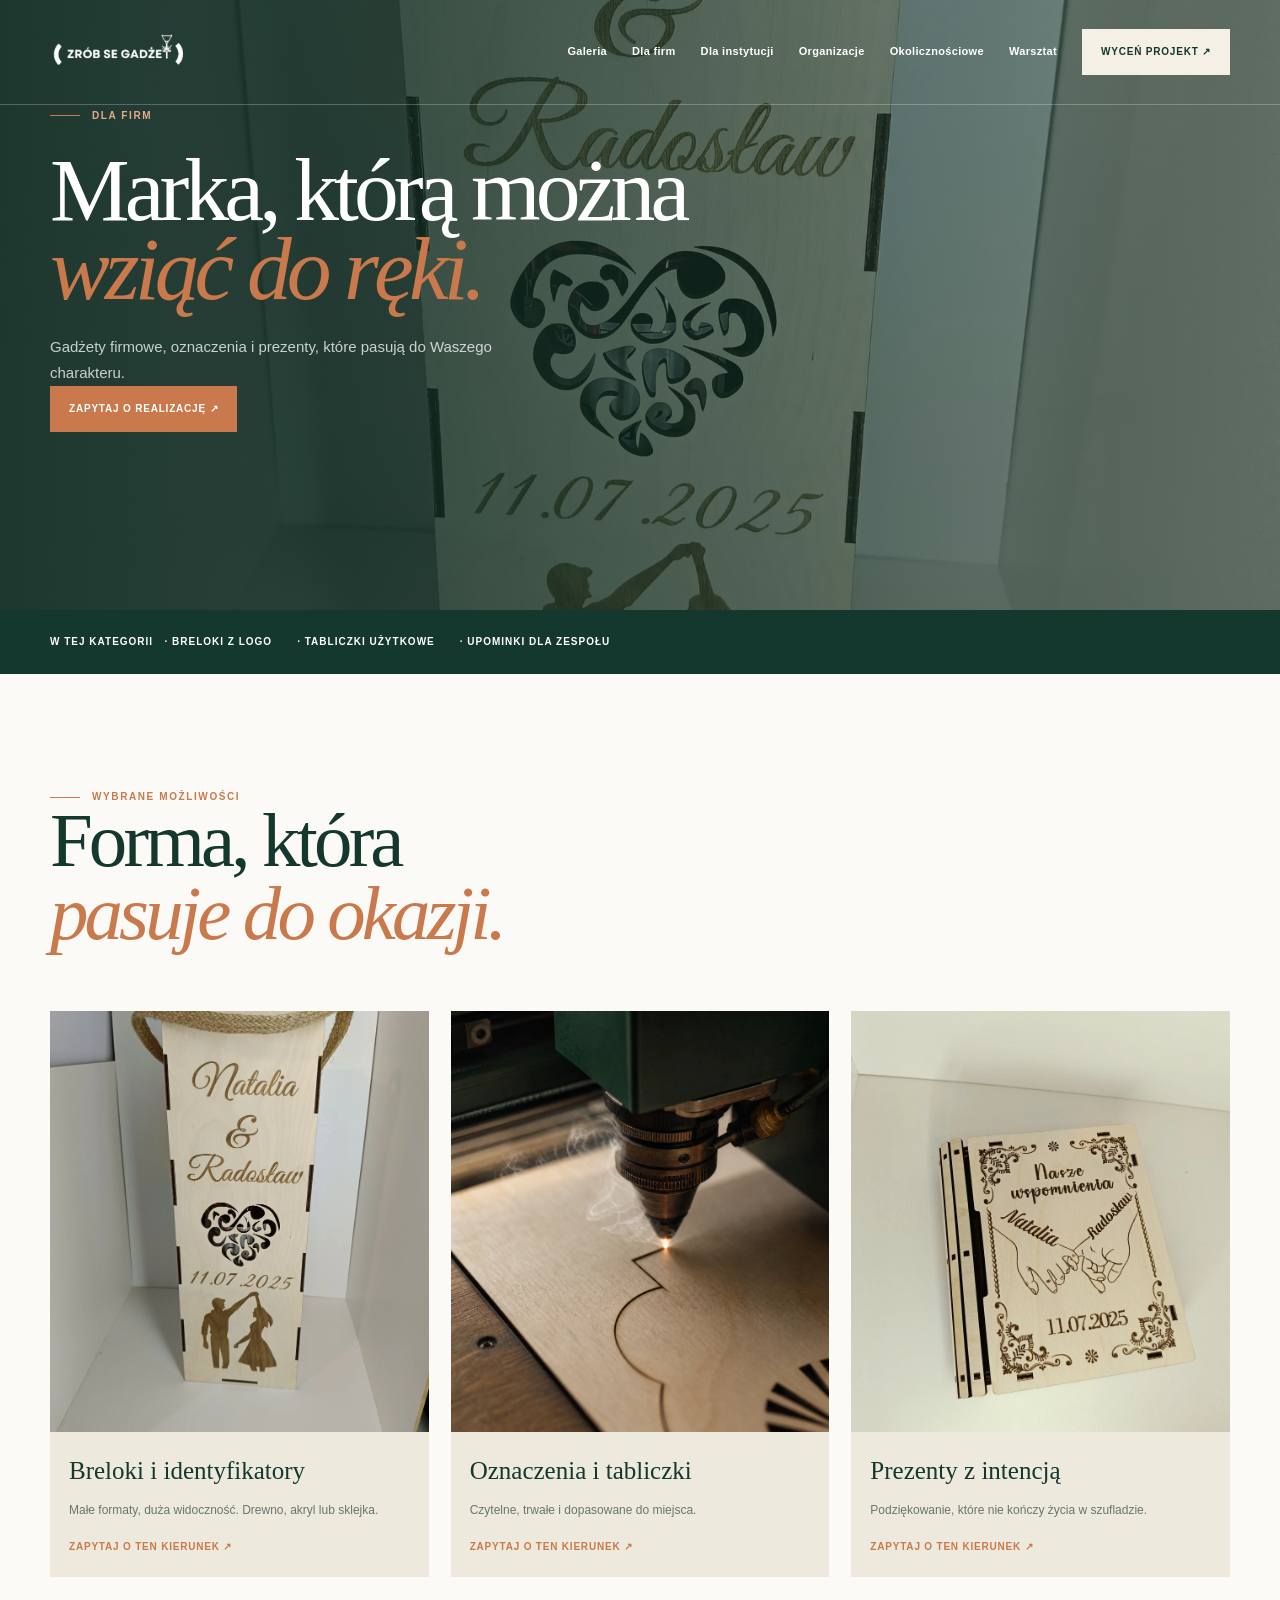
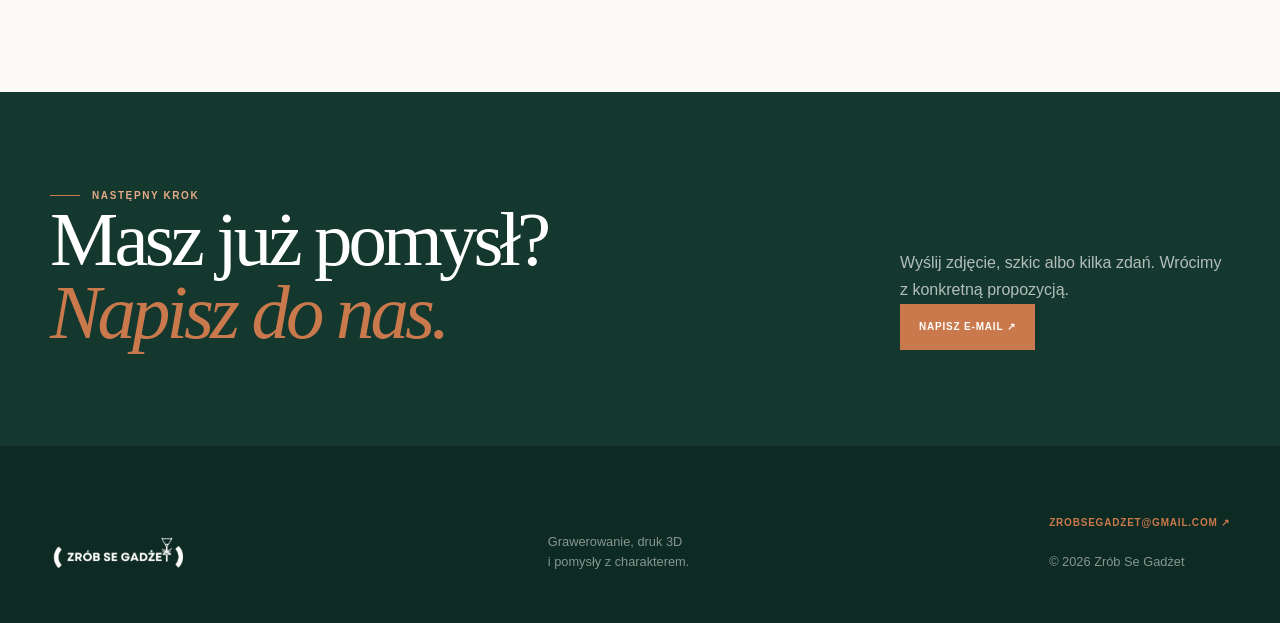
==== firmy.html @ bd6ec91b "Add files via upload" ====
<!doctype html><html lang="pl"><head><meta charset="utf-8"><meta name="viewport" content="width=device-width,initial-scale=1"><meta name="description" content="Zrób Se Gadżet — grawerowanie laserowe, druk 3D i personalizowane przedmioty."><title>Dla firm — Zrób Se Gadżet</title><link rel="stylesheet" href="style.css"></head><body><header class="classic-header"><div class="classic-container classic-header__in"><a href="index.html"><img class="classic-logo" src="assets/zsg-real-logo-white.webp" alt="Zrób Se Gadżet"></a><button class="classic-menu" data-menu>Menu</button><nav class="classic-nav" data-nav><a href="galeria.html">Galeria</a><a href="firmy.html">Dla firm</a><a href="instytucje.html">Dla instytucji</a><a href="organizacje.html">Organizacje</a><a href="okolicznosciowe.html">Okolicznościowe</a><a href="warsztaty.html">Warsztat</a><a class="classic-cta" href="index.html#kontakt">Wyceń projekt ↗</a></nav></div></header><main><section class="classic-subhero" style="--hero:url(assets/gift-box.webp)"><div class="classic-container classic-subhero__in"><div class="classic-kicker light">Dla firm</div><h1 class="classic-h1">Marka, którą można<br><em>wziąć do ręki.</em></h1><p class="classic-lead">Gadżety firmowe, oznaczenia i prezenty, które pasują do Waszego charakteru.</p><a class="classic-button" href="index.html#kontakt">Zapytaj o realizację ↗</a></div></section><div class="classic-tags"><div class="classic-container">W tej kategorii &nbsp; <span>· breloki z logo</span><span>· tabliczki użytkowe</span><span>· upominki dla zespołu</span></div></div><section class="classic-section paper"><div class="classic-container"><div class="classic-kicker">Wybrane możliwości</div><h2 class="classic-h2">Forma, która<br><em>pasuje do okazji.</em></h2><div class="classic-grid"><article class="classic-card"><img src="assets/gift-box.webp" alt="Breloki i identyfikatory"><div class="classic-card__body"><h3>Breloki i identyfikatory</h3><p>Małe formaty, duża widoczność. Drewno, akryl lub sklejka.</p><a class="classic-link" href="index.html#kontakt">Zapytaj o ten kierunek ↗</a></div></article><article class="classic-card"><img src="assets/zsg-laser-detail.webp" alt="Oznaczenia i tabliczki"><div class="classic-card__body"><h3>Oznaczenia i tabliczki</h3><p>Czytelne, trwałe i dopasowane do miejsca.</p><a class="classic-link" href="index.html#kontakt">Zapytaj o ten kierunek ↗</a></div></article><article class="classic-card"><img src="assets/box.webp" alt="Prezenty z intencją"><div class="classic-card__body"><h3>Prezenty z intencją</h3><p>Podziękowanie, które nie kończy życia w szufladzie.</p><a class="classic-link" href="index.html#kontakt">Zapytaj o ten kierunek ↗</a></div></article></div></div></section><section class="classic-band"><div class="classic-container classic-band__in"><div><div class="classic-kicker light">Następny krok</div><h2 class="classic-h2">Masz już pomysł?<br><em>Napisz do nas.</em></h2></div><div><p>Wyślij zdjęcie, szkic albo kilka zdań. Wrócimy z konkretną propozycją.</p><a class="classic-button" href="mailto:zrobsegadzet@gmail.com">Napisz e-mail ↗</a></div></div></section></main><footer class="classic-footer"><div class="classic-container classic-footer__in"><img class="classic-logo" src="assets/zsg-real-logo-white.webp" alt="Zrób Se Gadżet"><small>Grawerowanie, druk 3D<br>i pomysły z charakterem.</small><small><a class="classic-link" href="mailto:zrobsegadzet@gmail.com">zrobsegadzet@gmail.com ↗</a><br><br>© 2026 Zrób Se Gadżet</small></div></footer><script src="script.js"></script></body></html>
---- style.css ----
@import"https://fonts.googleapis.com/css2?family=DM+Serif+Display:ital@0;1&family=Manrope:wght@400;500;600;700;800&display=swap";@layer components;/*! tailwindcss v4.1.14 | MIT License | https://tailwindcss.com */@layer properties{@supports (((-webkit-hyphens:none)) and (not (margin-trim:inline))) or ((-moz-orient:inline) and (not (color:rgb(from red r g b)))){*,:before,:after,::backdrop{--tw-translate-x:0;--tw-translate-y:0;--tw-translate-z:0;--tw-rotate-x:initial;--tw-rotate-y:initial;--tw-rotate-z:initial;--tw-skew-x:initial;--tw-skew-y:initial;--tw-border-style:solid;--tw-gradient-position:initial;--tw-gradient-from:#0000;--tw-gradient-via:#0000;--tw-gradient-to:#0000;--tw-gradient-stops:initial;--tw-gradient-via-stops:initial;--tw-gradient-from-position:0%;--tw-gradient-via-position:50%;--tw-gradient-to-position:100%;--tw-leading:initial;--tw-font-weight:initial;--tw-tracking:initial;--tw-ordinal:initial;--tw-slashed-zero:initial;--tw-numeric-figure:initial;--tw-numeric-spacing:initial;--tw-numeric-fraction:initial;--tw-shadow:0 0 #0000;--tw-shadow-color:initial;--tw-shadow-alpha:100%;--tw-inset-shadow:0 0 #0000;--tw-inset-shadow-color:initial;--tw-inset-shadow-alpha:100%;--tw-ring-color:initial;--tw-ring-shadow:0 0 #0000;--tw-inset-ring-color:initial;--tw-inset-ring-shadow:0 0 #0000;--tw-ring-inset:initial;--tw-ring-offset-width:0px;--tw-ring-offset-color:#fff;--tw-ring-offset-shadow:0 0 #0000;--tw-outline-style:solid;--tw-backdrop-blur:initial;--tw-backdrop-brightness:initial;--tw-backdrop-contrast:initial;--tw-backdrop-grayscale:initial;--tw-backdrop-hue-rotate:initial;--tw-backdrop-invert:initial;--tw-backdrop-opacity:initial;--tw-backdrop-saturate:initial;--tw-backdrop-sepia:initial;--tw-duration:initial;--tw-ease:initial;--tw-content:"";--tw-animation-delay:0s;--tw-animation-direction:normal;--tw-animation-duration:initial;--tw-animation-fill-mode:none;--tw-animation-iteration-count:1;--tw-enter-blur:0;--tw-enter-opacity:1;--tw-enter-rotate:0;--tw-enter-scale:1;--tw-enter-translate-x:0;--tw-enter-translate-y:0;--tw-exit-blur:0;--tw-exit-opacity:1;--tw-exit-rotate:0;--tw-exit-scale:1;--tw-exit-translate-x:0;--tw-exit-translate-y:0}}}@layer theme{:root,:host{--font-sans:ui-sans-serif,system-ui,sans-serif,"Apple Color Emoji","Segoe UI Emoji","Segoe UI Symbol","Noto Color Emoji";--font-mono:ui-monospace,SFMono-Regular,Menlo,Monaco,Consolas,"Liberation Mono","Courier New",monospace;--color-red-100:oklch(93.6% .032 17.717);--color-red-500:oklch(63.7% .237 25.331);--color-blue-600:oklch(54.6% .245 262.881);--color-blue-700:oklch(48.8% .243 264.376);--color-slate-50:oklch(98.4% .003 247.858);--color-slate-100:oklch(96.8% .007 247.896);--color-slate-600:oklch(44.6% .043 257.281);--color-slate-700:oklch(37.2% .044 257.287);--color-slate-900:oklch(20.8% .042 265.755);--color-black:#000;--color-white:#fff;--spacing:.25rem;--container-sm:24rem;--container-lg:32rem;--container-2xl:42rem;--text-xs:.75rem;--text-xs--line-height:calc(1/.75);--text-sm:.875rem;--text-sm--line-height:calc(1.25/.875);--text-base:1rem;--text-base--line-height: 1.5 ;--text-lg:1.125rem;--text-lg--line-height:calc(1.75/1.125);--text-xl:1.25rem;--text-xl--line-height:calc(1.75/1.25);--text-4xl:2.25rem;--text-4xl--line-height:calc(2.5/2.25);--font-weight-normal:400;--font-weight-medium:500;--font-weight-semibold:600;--font-weight-bold:700;--tracking-tight:-.025em;--tracking-widest:.1em;--leading-snug:1.375;--leading-normal:1.5;--leading-relaxed:1.625;--radius-xs:.125rem;--radius-sm:.25rem;--radius-md:.375rem;--radius-lg:.5rem;--radius-xl:.75rem;--ease-out:cubic-bezier(0,0,.2,1);--ease-in-out:cubic-bezier(.4,0,.2,1);--animate-spin:spin 1s linear infinite;--animate-pulse:pulse 2s cubic-bezier(.4,0,.6,1)infinite;--blur-sm:8px;--blur-2xl:40px;--aspect-video:16/9;--default-transition-duration:.15s;--default-transition-timing-function:cubic-bezier(.4,0,.2,1);--default-font-family:var(--font-sans);--default-mono-font-family:var(--font-mono)}}@layer base{*,:after,:before,::backdrop{box-sizing:border-box;border:0 solid;margin:0;padding:0}::file-selector-button{box-sizing:border-box;border:0 solid;margin:0;padding:0}html,:host{-webkit-text-size-adjust:100%;tab-size:4;line-height:1.5;font-family:var(--default-font-family,ui-sans-serif,system-ui,sans-serif,"Apple Color Emoji","Segoe UI Emoji","Segoe UI Symbol","Noto Color Emoji");font-feature-settings:var(--default-font-feature-settings,normal);font-variation-settings:var(--default-font-variation-settings,normal);-webkit-tap-highlight-color:transparent}hr{height:0;color:inherit;border-top-width:1px}abbr:where([title]){-webkit-text-decoration:underline dotted;text-decoration:underline dotted}h1,h2,h3,h4,h5,h6{font-size:inherit;font-weight:inherit}a{color:inherit;-webkit-text-decoration:inherit;text-decoration:inherit}b,strong{font-weight:bolder}code,kbd,samp,pre{font-family:var(--default-mono-font-family,ui-monospace,SFMono-Regular,Menlo,Monaco,Consolas,"Liberation Mono","Courier New",monospace);font-feature-settings:var(--default-mono-font-feature-settings,normal);font-variation-settings:var(--default-mono-font-variation-settings,normal);font-size:1em}small{font-size:80%}sub,sup{vertical-align:baseline;font-size:75%;line-height:0;position:relative}sub{bottom:-.25em}sup{top:-.5em}table{text-indent:0;border-color:inherit;border-collapse:collapse}:-moz-focusring{outline:auto}progress{vertical-align:baseline}summary{display:list-item}ol,ul,menu{list-style:none}img,svg,video,canvas,audio,iframe,embed,object{vertical-align:middle;display:block}img,video{max-width:100%;height:auto}button,input,select,optgroup,textarea{font:inherit;font-feature-settings:inherit;font-variation-settings:inherit;letter-spacing:inherit;color:inherit;opacity:1;background-color:#0000;border-radius:0}::file-selector-button{font:inherit;font-feature-settings:inherit;font-variation-settings:inherit;letter-spacing:inherit;color:inherit;opacity:1;background-color:#0000;border-radius:0}:where(select:is([multiple],[size])) optgroup{font-weight:bolder}:where(select:is([multiple],[size])) optgroup option{padding-inline-start:20px}::file-selector-button{margin-inline-end:4px}::placeholder{opacity:1}@supports (not ((-webkit-appearance:-apple-pay-button))) or (contain-intrinsic-size:1px){::placeholder{color:currentColor}@supports (color:color-mix(in lab,red,red)){::placeholder{color:color-mix(in oklab,currentcolor 50%,transparent)}}}textarea{resize:vertical}::-webkit-search-decoration{-webkit-appearance:none}::-webkit-date-and-time-value{min-height:1lh;text-align:inherit}::-webkit-datetime-edit{display:inline-flex}::-webkit-datetime-edit-fields-wrapper{padding:0}::-webkit-datetime-edit{padding-block:0}::-webkit-datetime-edit-year-field{padding-block:0}::-webkit-datetime-edit-month-field{padding-block:0}::-webkit-datetime-edit-day-field{padding-block:0}::-webkit-datetime-edit-hour-field{padding-block:0}::-webkit-datetime-edit-minute-field{padding-block:0}::-webkit-datetime-edit-second-field{padding-block:0}::-webkit-datetime-edit-millisecond-field{padding-block:0}::-webkit-datetime-edit-meridiem-field{padding-block:0}::-webkit-calendar-picker-indicator{line-height:1}:-moz-ui-invalid{box-shadow:none}button,input:where([type=button],[type=reset],[type=submit]){appearance:button}::file-selector-button{appearance:button}::-webkit-inner-spin-button{height:auto}::-webkit-outer-spin-button{height:auto}[hidden]:where(:not([hidden=until-found])){display:none!important}}@layer utilities{.\@container\/card-header{container:card-header/inline-size}.\@container\/field-group{container:field-group/inline-size}.pointer-events-none{pointer-events:none}.invisible{visibility:hidden}.sr-only{clip-path:inset(50%);white-space:nowrap;border-width:0;width:1px;height:1px;margin:-1px;padding:0;position:absolute;overflow:hidden}.absolute{position:absolute}.fixed{position:fixed}.relative{position:relative}.static{position:static}.inset-0{inset:calc(var(--spacing)*0)}.inset-x-0{inset-inline:calc(var(--spacing)*0)}.inset-y-0{inset-block:calc(var(--spacing)*0)}.-top-12{top:calc(var(--spacing)*-12)}.top-0{top:calc(var(--spacing)*0)}.top-1\.5{top:calc(var(--spacing)*1.5)}.top-1\/2{top:50%}.top-3\.5{top:calc(var(--spacing)*3.5)}.top-4{top:calc(var(--spacing)*4)}.top-\[1px\]{top:1px}.top-\[50\%\]{top:50%}.top-\[60\%\]{top:60%}.top-full{top:100%}.-right-12{right:calc(var(--spacing)*-12)}.right-0{right:calc(var(--spacing)*0)}.right-1{right:calc(var(--spacing)*1)}.right-2{right:calc(var(--spacing)*2)}.right-3{right:calc(var(--spacing)*3)}.right-4{right:calc(var(--spacing)*4)}.-bottom-12{bottom:calc(var(--spacing)*-12)}.bottom-0{bottom:calc(var(--spacing)*0)}.-left-12{left:calc(var(--spacing)*-12)}.left-0{left:calc(var(--spacing)*0)}.left-1\/2{left:50%}.left-2{left:calc(var(--spacing)*2)}.left-\[50\%\]{left:50%}.isolate{isolation:isolate}.z-10{z-index:10}.z-20{z-index:20}.z-50{z-index:50}.z-\[1\]{z-index:1}.order-first{order:-9999}.order-last{order:9999}.col-start-2{grid-column-start:2}.row-span-2{grid-row:span 2/span 2}.row-start-1{grid-row-start:1}.container{width:100%}@media (min-width:40rem){.container{max-width:40rem}}@media (min-width:48rem){.container{max-width:48rem}}@media (min-width:64rem){.container{max-width:64rem}}@media (min-width:80rem){.container{max-width:80rem}}@media (min-width:96rem){.container{max-width:96rem}}.\!m-0{margin:calc(var(--spacing)*0)!important}.-mx-1{margin-inline:calc(var(--spacing)*-1)}.mx-2{margin-inline:calc(var(--spacing)*2)}.mx-3\.5{margin-inline:calc(var(--spacing)*3.5)}.mx-4{margin-inline:calc(var(--spacing)*4)}.mx-auto{margin-inline:auto}.-my-2{margin-block:calc(var(--spacing)*-2)}.my-0{margin-block:calc(var(--spacing)*0)}.my-0\.5{margin-block:calc(var(--spacing)*.5)}.my-1{margin-block:calc(var(--spacing)*1)}.-mt-4{margin-top:calc(var(--spacing)*-4)}.mt-1\.5{margin-top:calc(var(--spacing)*1.5)}.mt-2{margin-top:calc(var(--spacing)*2)}.mt-4{margin-top:calc(var(--spacing)*4)}.mt-auto{margin-top:auto}.mr-2{margin-right:calc(var(--spacing)*2)}.mb-2{margin-bottom:calc(var(--spacing)*2)}.mb-3{margin-bottom:calc(var(--spacing)*3)}.mb-4{margin-bottom:calc(var(--spacing)*4)}.mb-6{margin-bottom:calc(var(--spacing)*6)}.mb-8{margin-bottom:calc(var(--spacing)*8)}.-ml-4{margin-left:calc(var(--spacing)*-4)}.ml-1{margin-left:calc(var(--spacing)*1)}.ml-4{margin-left:calc(var(--spacing)*4)}.ml-auto{margin-left:auto}.line-clamp-1{-webkit-line-clamp:1;-webkit-box-orient:vertical;display:-webkit-box;overflow:hidden}.line-clamp-2{-webkit-line-clamp:2;-webkit-box-orient:vertical;display:-webkit-box;overflow:hidden}.block{display:block}.flex{display:flex}.grid{display:grid}.hidden{display:none}.inline-flex{display:inline-flex}.table{display:table}.table-caption{display:table-caption}.table-cell{display:table-cell}.table-row{display:table-row}.field-sizing-content{field-sizing:content}.aspect-square{aspect-ratio:1}.aspect-video{aspect-ratio:var(--aspect-video)}.size-\(--cell-size\){width:var(--cell-size);height:var(--cell-size)}.size-2{width:calc(var(--spacing)*2);height:calc(var(--spacing)*2)}.size-2\.5{width:calc(var(--spacing)*2.5);height:calc(var(--spacing)*2.5)}.size-3{width:calc(var(--spacing)*3);height:calc(var(--spacing)*3)}.size-3\.5{width:calc(var(--spacing)*3.5);height:calc(var(--spacing)*3.5)}.size-4{width:calc(var(--spacing)*4);height:calc(var(--spacing)*4)}.size-6{width:calc(var(--spacing)*6);height:calc(var(--spacing)*6)}.size-7{width:calc(var(--spacing)*7);height:calc(var(--spacing)*7)}.size-8{width:calc(var(--spacing)*8);height:calc(var(--spacing)*8)}.size-9{width:calc(var(--spacing)*9);height:calc(var(--spacing)*9)}.size-10{width:calc(var(--spacing)*10);height:calc(var(--spacing)*10)}.size-auto{width:auto;height:auto}.size-full{width:100%;height:100%}.h-\(--cell-size\){height:var(--cell-size)}.h-1\.5{height:calc(var(--spacing)*1.5)}.h-2{height:calc(var(--spacing)*2)}.h-2\.5{height:calc(var(--spacing)*2.5)}.h-4{height:calc(var(--spacing)*4)}.h-5{height:calc(var(--spacing)*5)}.h-6{height:calc(var(--spacing)*6)}.h-7{height:calc(var(--spacing)*7)}.h-8{height:calc(var(--spacing)*8)}.h-9{height:calc(var(--spacing)*9)}.h-10{height:calc(var(--spacing)*10)}.h-12{height:calc(var(--spacing)*12)}.h-16{height:calc(var(--spacing)*16)}.h-\[1\.15rem\]{height:1.15rem}.h-\[500px\]{height:500px}.h-\[calc\(100\%-1px\)\]{height:calc(100% - 1px)}.h-\[var\(--radix-navigation-menu-viewport-height\)\]{height:var(--radix-navigation-menu-viewport-height)}.h-\[var\(--radix-select-trigger-height\)\]{height:var(--radix-select-trigger-height)}.h-auto{height:auto}.h-full{height:100%}.h-px{height:1px}.h-svh{height:100svh}.max-h-\(--radix-context-menu-content-available-height\){max-height:var(--radix-context-menu-content-available-height)}.max-h-\(--radix-dropdown-menu-content-available-height\){max-height:var(--radix-dropdown-menu-content-available-height)}.max-h-\(--radix-select-content-available-height\){max-height:var(--radix-select-content-available-height)}.max-h-\[300px\]{max-height:300px}.min-h-0{min-height:calc(var(--spacing)*0)}.min-h-4{min-height:calc(var(--spacing)*4)}.min-h-16{min-height:calc(var(--spacing)*16)}.min-h-screen{min-height:100vh}.min-h-svh{min-height:100svh}.w-\(--cell-size\){width:var(--cell-size)}.w-\(--sidebar-width\){width:var(--sidebar-width)}.w-0{width:calc(var(--spacing)*0)}.w-1{width:calc(var(--spacing)*1)}.w-2{width:calc(var(--spacing)*2)}.w-2\.5{width:calc(var(--spacing)*2.5)}.w-3{width:calc(var(--spacing)*3)}.w-3\/4{width:75%}.w-4{width:calc(var(--spacing)*4)}.w-5{width:calc(var(--spacing)*5)}.w-8{width:calc(var(--spacing)*8)}.w-9{width:calc(var(--spacing)*9)}.w-10{width:calc(var(--spacing)*10)}.w-16{width:calc(var(--spacing)*16)}.w-64{width:calc(var(--spacing)*64)}.w-72{width:calc(var(--spacing)*72)}.w-\[100px\]{width:100px}.w-\[400px\]{width:400px}.w-auto{width:auto}.w-fit{width:fit-content}.w-full{width:100%}.w-max{width:max-content}.w-px{width:1px}.max-w-\(--skeleton-width\){max-width:var(--skeleton-width)}.max-w-2xl{max-width:var(--container-2xl)}.max-w-\[calc\(100\%-2rem\)\]{max-width:calc(100% - 2rem)}.max-w-lg{max-width:var(--container-lg)}.max-w-max{max-width:max-content}.max-w-sm{max-width:var(--container-sm)}.min-w-\(--cell-size\){min-width:var(--cell-size)}.min-w-0{min-width:calc(var(--spacing)*0)}.min-w-5{min-width:calc(var(--spacing)*5)}.min-w-8{min-width:calc(var(--spacing)*8)}.min-w-9{min-width:calc(var(--spacing)*9)}.min-w-10{min-width:calc(var(--spacing)*10)}.min-w-\[8rem\]{min-width:8rem}.min-w-\[12rem\]{min-width:12rem}.min-w-\[var\(--radix-select-trigger-width\)\]{min-width:var(--radix-select-trigger-width)}.flex-1{flex:1}.flex-shrink-0,.shrink-0{flex-shrink:0}.grow{flex-grow:1}.grow-0{flex-grow:0}.basis-full{flex-basis:100%}.caption-bottom{caption-side:bottom}.border-collapse{border-collapse:collapse}.origin-\(--radix-context-menu-content-transform-origin\){transform-origin:var(--radix-context-menu-content-transform-origin)}.origin-\(--radix-dropdown-menu-content-transform-origin\){transform-origin:var(--radix-dropdown-menu-content-transform-origin)}.origin-\(--radix-hover-card-content-transform-origin\){transform-origin:var(--radix-hover-card-content-transform-origin)}.origin-\(--radix-menubar-content-transform-origin\){transform-origin:var(--radix-menubar-content-transform-origin)}.origin-\(--radix-popover-content-transform-origin\){transform-origin:var(--radix-popover-content-transform-origin)}.origin-\(--radix-select-content-transform-origin\){transform-origin:var(--radix-select-content-transform-origin)}.origin-\(--radix-tooltip-content-transform-origin\){transform-origin:var(--radix-tooltip-content-transform-origin)}.-translate-x-1\/2{--tw-translate-x: -50% ;translate:var(--tw-translate-x)var(--tw-translate-y)}.-translate-x-px{--tw-translate-x:-1px;translate:var(--tw-translate-x)var(--tw-translate-y)}.translate-x-\[-50\%\]{--tw-translate-x:-50%;translate:var(--tw-translate-x)var(--tw-translate-y)}.translate-x-px{--tw-translate-x:1px;translate:var(--tw-translate-x)var(--tw-translate-y)}.-translate-y-1\/2{--tw-translate-y: -50% ;translate:var(--tw-translate-x)var(--tw-translate-y)}.translate-y-0\.5{--tw-translate-y:calc(var(--spacing)*.5);translate:var(--tw-translate-x)var(--tw-translate-y)}.translate-y-\[-50\%\]{--tw-translate-y:-50%;translate:var(--tw-translate-x)var(--tw-translate-y)}.translate-y-\[calc\(-50\%_-_2px\)\]{--tw-translate-y: calc(-50% - 2px) ;translate:var(--tw-translate-x)var(--tw-translate-y)}.rotate-45{rotate:45deg}.rotate-90{rotate:90deg}.transform{transform:var(--tw-rotate-x,)var(--tw-rotate-y,)var(--tw-rotate-z,)var(--tw-skew-x,)var(--tw-skew-y,)}.animate-caret-blink{animation:1.25s ease-out infinite caret-blink}.animate-in{animation:enter var(--tw-animation-duration,var(--tw-duration,.15s))var(--tw-ease,ease)var(--tw-animation-delay,0s)var(--tw-animation-iteration-count,1)var(--tw-animation-direction,normal)var(--tw-animation-fill-mode,none)}.animate-pulse{animation:var(--animate-pulse)}.animate-spin{animation:var(--animate-spin)}.cursor-default{cursor:default}.cursor-pointer{cursor:pointer}.cursor-text{cursor:text}.touch-none{touch-action:none}.resize-none{resize:none}.scroll-my-1{scroll-margin-block:calc(var(--spacing)*1)}.scroll-py-1{scroll-padding-block:calc(var(--spacing)*1)}.list-disc{list-style-type:disc}.list-none{list-style-type:none}.auto-rows-min{grid-auto-rows:min-content}.grid-cols-\[0_1fr\]{grid-template-columns:0 1fr}.grid-rows-\[auto_auto\]{grid-template-rows:auto auto}.flex-col{flex-direction:column}.flex-col-reverse{flex-direction:column-reverse}.flex-row{flex-direction:row}.flex-wrap{flex-wrap:wrap}.items-center{align-items:center}.items-end{align-items:flex-end}.items-start{align-items:flex-start}.items-stretch{align-items:stretch}.justify-between{justify-content:space-between}.justify-center{justify-content:center}.justify-start{justify-content:flex-start}.justify-items-start{justify-items:start}.gap-0{gap:calc(var(--spacing)*0)}.gap-0\.5{gap:calc(var(--spacing)*.5)}.gap-1{gap:calc(var(--spacing)*1)}.gap-1\.5{gap:calc(var(--spacing)*1.5)}.gap-2{gap:calc(var(--spacing)*2)}.gap-2\.5{gap:calc(var(--spacing)*2.5)}.gap-3{gap:calc(var(--spacing)*3)}.gap-4{gap:calc(var(--spacing)*4)}.gap-6{gap:calc(var(--spacing)*6)}.gap-7{gap:calc(var(--spacing)*7)}.gap-y-0\.5{row-gap:calc(var(--spacing)*.5)}.self-start{align-self:flex-start}.self-stretch{align-self:stretch}.justify-self-end{justify-self:flex-end}.truncate{text-overflow:ellipsis;white-space:nowrap;overflow:hidden}.overflow-auto{overflow:auto}.overflow-hidden{overflow:hidden}.overflow-x-auto{overflow-x:auto}.overflow-x-hidden{overflow-x:hidden}.overflow-y-auto{overflow-y:auto}.rounded{border-radius:.25rem}.rounded-\[2px\]{border-radius:2px}.rounded-\[4px\]{border-radius:4px}.rounded-\[10px\]{border-radius:10px}.rounded-\[20px\]{border-radius:20px}.rounded-\[calc\(var\(--radius\)-5px\)\]{border-radius:calc(var(--radius) - 5px)}.rounded-\[inherit\]{border-radius:inherit}.rounded-full{border-radius:3.40282e38px}.rounded-lg{border-radius:var(--radius-lg)}.rounded-md{border-radius:var(--radius-md)}.rounded-none{border-radius:0}.rounded-sm{border-radius:var(--radius-sm)}.rounded-xl{border-radius:var(--radius-xl)}.rounded-xs{border-radius:var(--radius-xs)}.rounded-l-md{border-top-left-radius:var(--radius-md);border-bottom-left-radius:var(--radius-md)}.rounded-tl-sm{border-top-left-radius:var(--radius-sm)}.rounded-r-md{border-top-right-radius:var(--radius-md);border-bottom-right-radius:var(--radius-md)}.border{border-style:var(--tw-border-style);border-width:1px}.border-0{border-style:var(--tw-border-style);border-width:0}.border-\[1\.5px\]{border-style:var(--tw-border-style);border-width:1.5px}.border-y{border-block-style:var(--tw-border-style);border-block-width:1px}.border-t{border-top-style:var(--tw-border-style);border-top-width:1px}.border-r{border-right-style:var(--tw-border-style);border-right-width:1px}.border-b{border-bottom-style:var(--tw-border-style);border-bottom-width:1px}.border-l{border-left-style:var(--tw-border-style);border-left-width:1px}.border-dashed{--tw-border-style:dashed;border-style:dashed}.border-\(--color-border\){border-color:var(--color-border)}.border-\[rgba\(0\,0\,0\,0\.08\)\]{border-color:#00000014}.border-transparent{border-color:#0000}.border-t-transparent{border-top-color:#0000}.border-l-transparent{border-left-color:#0000}.bg-\(--color-bg\){background-color:var(--color-bg)}.bg-\[\#1a1a19\]{background-color:#1a1a19}.bg-\[\#f8f8f7\]{background-color:#f8f8f7}.bg-black\/50{background-color:#00000080}@supports (color:color-mix(in lab,red,red)){.bg-black\/50{background-color:color-mix(in oklab,var(--color-black)50%,transparent)}}.bg-blue-600{background-color:var(--color-blue-600)}.bg-red-100{background-color:var(--color-red-100)}.bg-transparent{background-color:#0000}.bg-white{background-color:var(--color-white)}.bg-white\/80{background-color:#fffc}@supports (color:color-mix(in lab,red,red)){.bg-white\/80{background-color:color-mix(in oklab,var(--color-white)80%,transparent)}}.bg-gradient-to-br{--tw-gradient-position:to bottom right in oklab;background-image:linear-gradient(var(--tw-gradient-stops))}.from-slate-50{--tw-gradient-from:var(--color-slate-50);--tw-gradient-stops:var(--tw-gradient-via-stops,var(--tw-gradient-position),var(--tw-gradient-from)var(--tw-gradient-from-position),var(--tw-gradient-to)var(--tw-gradient-to-position))}.to-slate-100{--tw-gradient-to:var(--color-slate-100);--tw-gradient-stops:var(--tw-gradient-via-stops,var(--tw-gradient-position),var(--tw-gradient-from)var(--tw-gradient-from-position),var(--tw-gradient-to)var(--tw-gradient-to-position))}.fill-current{fill:currentColor}.p-0{padding:calc(var(--spacing)*0)}.p-1{padding:calc(var(--spacing)*1)}.p-2{padding:calc(var(--spacing)*2)}.p-3{padding:calc(var(--spacing)*3)}.p-4{padding:calc(var(--spacing)*4)}.p-5{padding:calc(var(--spacing)*5)}.p-6{padding:calc(var(--spacing)*6)}.p-8{padding:calc(var(--spacing)*8)}.p-\[3px\]{padding:3px}.p-px{padding:1px}.px-\(--cell-size\){padding-inline:var(--cell-size)}.px-1{padding-inline:calc(var(--spacing)*1)}.px-1\.5{padding-inline:calc(var(--spacing)*1.5)}.px-2{padding-inline:calc(var(--spacing)*2)}.px-2\.5{padding-inline:calc(var(--spacing)*2.5)}.px-3{padding-inline:calc(var(--spacing)*3)}.px-4{padding-inline:calc(var(--spacing)*4)}.px-5{padding-inline:calc(var(--spacing)*5)}.px-6{padding-inline:calc(var(--spacing)*6)}.py-0\.5{padding-block:calc(var(--spacing)*.5)}.py-1{padding-block:calc(var(--spacing)*1)}.py-1\.5{padding-block:calc(var(--spacing)*1.5)}.py-2{padding-block:calc(var(--spacing)*2)}.py-2\.5{padding-block:calc(var(--spacing)*2.5)}.py-3{padding-block:calc(var(--spacing)*3)}.py-4{padding-block:calc(var(--spacing)*4)}.py-5{padding-block:calc(var(--spacing)*5)}.py-6{padding-block:calc(var(--spacing)*6)}.pt-0{padding-top:calc(var(--spacing)*0)}.pt-3{padding-top:calc(var(--spacing)*3)}.pt-4{padding-top:calc(var(--spacing)*4)}.pt-8{padding-top:calc(var(--spacing)*8)}.pt-12{padding-top:calc(var(--spacing)*12)}.pr-1{padding-right:calc(var(--spacing)*1)}.pr-2{padding-right:calc(var(--spacing)*2)}.pr-2\.5{padding-right:calc(var(--spacing)*2.5)}.pr-3{padding-right:calc(var(--spacing)*3)}.pr-8{padding-right:calc(var(--spacing)*8)}.pb-3{padding-bottom:calc(var(--spacing)*3)}.pb-4{padding-bottom:calc(var(--spacing)*4)}.pb-8{padding-bottom:calc(var(--spacing)*8)}.pl-2{padding-left:calc(var(--spacing)*2)}.pl-3{padding-left:calc(var(--spacing)*3)}.pl-4{padding-left:calc(var(--spacing)*4)}.pl-8{padding-left:calc(var(--spacing)*8)}.text-center{text-align:center}.text-left{text-align:left}.align-middle{vertical-align:middle}.font-mono{font-family:var(--font-mono)}.font-sans{font-family:var(--font-sans)}.text-4xl{font-size:var(--text-4xl);line-height:var(--tw-leading,var(--text-4xl--line-height))}.text-base{font-size:var(--text-base);line-height:var(--tw-leading,var(--text-base--line-height))}.text-lg{font-size:var(--text-lg);line-height:var(--tw-leading,var(--text-lg--line-height))}.text-sm{font-size:var(--text-sm);line-height:var(--tw-leading,var(--text-sm--line-height))}.text-sm\/relaxed{font-size:var(--text-sm);line-height:var(--leading-relaxed)}.text-xl{font-size:var(--text-xl);line-height:var(--tw-leading,var(--text-xl--line-height))}.text-xs{font-size:var(--text-xs);line-height:var(--tw-leading,var(--text-xs--line-height))}.text-\[0\.8rem\]{font-size:.8rem}.leading-5{--tw-leading:calc(var(--spacing)*5);line-height:calc(var(--spacing)*5)}.leading-\[26px\]{--tw-leading:26px;line-height:26px}.leading-none{--tw-leading:1;line-height:1}.leading-normal{--tw-leading:var(--leading-normal);line-height:var(--leading-normal)}.leading-relaxed{--tw-leading:var(--leading-relaxed);line-height:var(--leading-relaxed)}.leading-snug{--tw-leading:var(--leading-snug);line-height:var(--leading-snug)}.font-bold{--tw-font-weight:var(--font-weight-bold);font-weight:var(--font-weight-bold)}.font-medium{--tw-font-weight:var(--font-weight-medium);font-weight:var(--font-weight-medium)}.font-normal{--tw-font-weight:var(--font-weight-normal);font-weight:var(--font-weight-normal)}.font-semibold{--tw-font-weight:var(--font-weight-semibold);font-weight:var(--font-weight-semibold)}.tracking-\[-0\.44px\]{--tw-tracking:-.44px;letter-spacing:-.44px}.tracking-\[-0\.154px\]{--tw-tracking:-.154px;letter-spacing:-.154px}.tracking-tight{--tw-tracking:var(--tracking-tight);letter-spacing:var(--tracking-tight)}.tracking-widest{--tw-tracking:var(--tracking-widest);letter-spacing:var(--tracking-widest)}.text-balance{text-wrap:balance}.break-words{overflow-wrap:break-word}.whitespace-break-spaces{white-space:break-spaces}.whitespace-nowrap{white-space:nowrap}.text-\[\#34322d\]{color:#34322d}.text-\[\#858481\]{color:#858481}.text-current{color:currentColor}.text-red-500{color:var(--color-red-500)}.text-slate-600{color:var(--color-slate-600)}.text-slate-700{color:var(--color-slate-700)}.text-slate-900{color:var(--color-slate-900)}.text-white{color:var(--color-white)}.tabular-nums{--tw-numeric-spacing:tabular-nums;font-variant-numeric:var(--tw-ordinal,)var(--tw-slashed-zero,)var(--tw-numeric-figure,)var(--tw-numeric-spacing,)var(--tw-numeric-fraction,)}.underline-offset-4{text-underline-offset:4px}.opacity-0{opacity:0}.opacity-50{opacity:.5}.opacity-70{opacity:.7}.shadow{--tw-shadow:0 1px 3px 0 var(--tw-shadow-color,#0000001a),0 1px 2px -1px var(--tw-shadow-color,#0000001a);box-shadow:var(--tw-inset-shadow),var(--tw-inset-ring-shadow),var(--tw-ring-offset-shadow),var(--tw-ring-shadow),var(--tw-shadow)}.shadow-\[0_0_0_1px_hsl\(var\(--sidebar-border\)\)\]{--tw-shadow:0 0 0 1px var(--tw-shadow-color,hsl(var(--sidebar-border)));box-shadow:var(--tw-inset-shadow),var(--tw-inset-ring-shadow),var(--tw-ring-offset-shadow),var(--tw-ring-shadow),var(--tw-shadow)}.shadow-\[0px_4px_11px_0px_rgba\(0\,0\,0\,0\.08\)\]{--tw-shadow:0px 4px 11px 0px var(--tw-shadow-color,#00000014);box-shadow:var(--tw-inset-shadow),var(--tw-inset-ring-shadow),var(--tw-ring-offset-shadow),var(--tw-ring-shadow),var(--tw-shadow)}.shadow-lg{--tw-shadow:0 10px 15px -3px var(--tw-shadow-color,#0000001a),0 4px 6px -4px var(--tw-shadow-color,#0000001a);box-shadow:var(--tw-inset-shadow),var(--tw-inset-ring-shadow),var(--tw-ring-offset-shadow),var(--tw-ring-shadow),var(--tw-shadow)}.shadow-md{--tw-shadow:0 4px 6px -1px var(--tw-shadow-color,#0000001a),0 2px 4px -2px var(--tw-shadow-color,#0000001a);box-shadow:var(--tw-inset-shadow),var(--tw-inset-ring-shadow),var(--tw-ring-offset-shadow),var(--tw-ring-shadow),var(--tw-shadow)}.shadow-none{--tw-shadow:0 0 #0000;box-shadow:var(--tw-inset-shadow),var(--tw-inset-ring-shadow),var(--tw-ring-offset-shadow),var(--tw-ring-shadow),var(--tw-shadow)}.shadow-sm{--tw-shadow:0 1px 3px 0 var(--tw-shadow-color,#0000001a),0 1px 2px -1px var(--tw-shadow-color,#0000001a);box-shadow:var(--tw-inset-shadow),var(--tw-inset-ring-shadow),var(--tw-ring-offset-shadow),var(--tw-ring-shadow),var(--tw-shadow)}.shadow-xl{--tw-shadow:0 20px 25px -5px var(--tw-shadow-color,#0000001a),0 8px 10px -6px var(--tw-shadow-color,#0000001a);box-shadow:var(--tw-inset-shadow),var(--tw-inset-ring-shadow),var(--tw-ring-offset-shadow),var(--tw-ring-shadow),var(--tw-shadow)}.shadow-xs{--tw-shadow:0 1px 2px 0 var(--tw-shadow-color,#0000000d);box-shadow:var(--tw-inset-shadow),var(--tw-inset-ring-shadow),var(--tw-ring-offset-shadow),var(--tw-ring-shadow),var(--tw-shadow)}.ring-0{--tw-ring-shadow:var(--tw-ring-inset,)0 0 0 calc(0px + var(--tw-ring-offset-width))var(--tw-ring-color,currentcolor);box-shadow:var(--tw-inset-shadow),var(--tw-inset-ring-shadow),var(--tw-ring-offset-shadow),var(--tw-ring-shadow),var(--tw-shadow)}.outline-hidden{--tw-outline-style:none;outline-style:none}@media (forced-colors:active){.outline-hidden{outline-offset:2px;outline:2px solid #0000}}.outline{outline-style:var(--tw-outline-style);outline-width:1px}.backdrop-blur-2xl{--tw-backdrop-blur:blur(var(--blur-2xl));-webkit-backdrop-filter:var(--tw-backdrop-blur,)var(--tw-backdrop-brightness,)var(--tw-backdrop-contrast,)var(--tw-backdrop-grayscale,)var(--tw-backdrop-hue-rotate,)var(--tw-backdrop-invert,)var(--tw-backdrop-opacity,)var(--tw-backdrop-saturate,)var(--tw-backdrop-sepia,);backdrop-filter:var(--tw-backdrop-blur,)var(--tw-backdrop-brightness,)var(--tw-backdrop-contrast,)var(--tw-backdrop-grayscale,)var(--tw-backdrop-hue-rotate,)var(--tw-backdrop-invert,)var(--tw-backdrop-opacity,)var(--tw-backdrop-saturate,)var(--tw-backdrop-sepia,)}.backdrop-blur-sm{--tw-backdrop-blur:blur(var(--blur-sm));-webkit-backdrop-filter:var(--tw-backdrop-blur,)var(--tw-backdrop-brightness,)var(--tw-backdrop-contrast,)var(--tw-backdrop-grayscale,)var(--tw-backdrop-hue-rotate,)var(--tw-backdrop-invert,)var(--tw-backdrop-opacity,)var(--tw-backdrop-saturate,)var(--tw-backdrop-sepia,);backdrop-filter:var(--tw-backdrop-blur,)var(--tw-backdrop-brightness,)var(--tw-backdrop-contrast,)var(--tw-backdrop-grayscale,)var(--tw-backdrop-hue-rotate,)var(--tw-backdrop-invert,)var(--tw-backdrop-opacity,)var(--tw-backdrop-saturate,)var(--tw-backdrop-sepia,)}.transition{transition-property:color,background-color,border-color,outline-color,text-decoration-color,fill,stroke,--tw-gradient-from,--tw-gradient-via,--tw-gradient-to,opacity,box-shadow,transform,translate,scale,rotate,filter,-webkit-backdrop-filter,backdrop-filter,display,content-visibility,overlay,pointer-events;transition-timing-function:var(--tw-ease,var(--default-transition-timing-function));transition-duration:var(--tw-duration,var(--default-transition-duration))}.transition-\[color\,box-shadow\]{transition-property:color,box-shadow;transition-timing-function:var(--tw-ease,var(--default-transition-timing-function));transition-duration:var(--tw-duration,var(--default-transition-duration))}.transition-\[left\,right\,width\]{transition-property:left,right,width;transition-timing-function:var(--tw-ease,var(--default-transition-timing-function));transition-duration:var(--tw-duration,var(--default-transition-duration))}.transition-\[margin\,opacity\]{transition-property:margin,opacity;transition-timing-function:var(--tw-ease,var(--default-transition-timing-function));transition-duration:var(--tw-duration,var(--default-transition-duration))}.transition-\[width\,height\,padding\]{transition-property:width,height,padding;transition-timing-function:var(--tw-ease,var(--default-transition-timing-function));transition-duration:var(--tw-duration,var(--default-transition-duration))}.transition-\[width\]{transition-property:width;transition-timing-function:var(--tw-ease,var(--default-transition-timing-function));transition-duration:var(--tw-duration,var(--default-transition-duration))}.transition-all{transition-property:all;transition-timing-function:var(--tw-ease,var(--default-transition-timing-function));transition-duration:var(--tw-duration,var(--default-transition-duration))}.transition-colors{transition-property:color,background-color,border-color,outline-color,text-decoration-color,fill,stroke,--tw-gradient-from,--tw-gradient-via,--tw-gradient-to;transition-timing-function:var(--tw-ease,var(--default-transition-timing-function));transition-duration:var(--tw-duration,var(--default-transition-duration))}.transition-opacity{transition-property:opacity;transition-timing-function:var(--tw-ease,var(--default-transition-timing-function));transition-duration:var(--tw-duration,var(--default-transition-duration))}.transition-shadow{transition-property:box-shadow;transition-timing-function:var(--tw-ease,var(--default-transition-timing-function));transition-duration:var(--tw-duration,var(--default-transition-duration))}.transition-transform{transition-property:transform,translate,scale,rotate;transition-timing-function:var(--tw-ease,var(--default-transition-timing-function));transition-duration:var(--tw-duration,var(--default-transition-duration))}.transition-none{transition-property:none}.duration-100{--tw-duration:.1s;transition-duration:.1s}.duration-200{--tw-duration:.2s;transition-duration:.2s}.duration-300{--tw-duration:.3s;transition-duration:.3s}.duration-1000{--tw-duration:1s;transition-duration:1s}.ease-in-out{--tw-ease:var(--ease-in-out);transition-timing-function:var(--ease-in-out)}.ease-linear{--tw-ease:linear;transition-timing-function:linear}.fade-in-0{--tw-enter-opacity:0}.outline-none{--tw-outline-style:none;outline-style:none}.select-none{-webkit-user-select:none;user-select:none}.zoom-in-95{--tw-enter-scale:.95}.\[--cell-size\:--spacing\(8\)\]{--cell-size:calc(var(--spacing)*8)}.group-focus-within\/menu-item\:opacity-100:is(:where(.group\/menu-item):focus-within *){opacity:1}@media (hover:hover){.group-hover\/menu-item\:opacity-100:is(:where(.group\/menu-item):hover *){opacity:1}}.group-has-data-\[sidebar\=menu-action\]\/menu-item\:pr-8:is(:where(.group\/menu-item):has([data-sidebar=menu-action]) *){padding-right:calc(var(--spacing)*8)}.group-has-\[\[data-orientation\=horizontal\]\]\/field\:text-balance:is(:where(.group\/field):has([data-orientation=horizontal]) *){text-wrap:balance}.group-has-\[\[data-slot\=item-description\]\]\/item\:translate-y-0\.5:is(:where(.group\/item):has([data-slot=item-description]) *){--tw-translate-y:calc(var(--spacing)*.5);translate:var(--tw-translate-x)var(--tw-translate-y)}.group-has-\[\[data-slot\=item-description\]\]\/item\:self-start:is(:where(.group\/item):has([data-slot=item-description]) *){align-self:flex-start}.group-has-\[\>input\]\/input-group\:pt-2\.5:is(:where(.group\/input-group):has(>input) *){padding-top:calc(var(--spacing)*2.5)}.group-has-\[\>input\]\/input-group\:pb-2\.5:is(:where(.group\/input-group):has(>input) *){padding-bottom:calc(var(--spacing)*2.5)}.group-data-\[collapsible\=icon\]\:-mt-8:is(:where(.group)[data-collapsible=icon] *){margin-top:calc(var(--spacing)*-8)}.group-data-\[collapsible\=icon\]\:hidden:is(:where(.group)[data-collapsible=icon] *){display:none}.group-data-\[collapsible\=icon\]\:size-8\!:is(:where(.group)[data-collapsible=icon] *){width:calc(var(--spacing)*8)!important;height:calc(var(--spacing)*8)!important}.group-data-\[collapsible\=icon\]\:w-\(--sidebar-width-icon\):is(:where(.group)[data-collapsible=icon] *){width:var(--sidebar-width-icon)}.group-data-\[collapsible\=icon\]\:w-\[calc\(var\(--sidebar-width-icon\)\+\(--spacing\(4\)\)\)\]:is(:where(.group)[data-collapsible=icon] *){width:calc(var(--sidebar-width-icon) + (calc(var(--spacing)*4)))}.group-data-\[collapsible\=icon\]\:w-\[calc\(var\(--sidebar-width-icon\)\+\(--spacing\(4\)\)\+2px\)\]:is(:where(.group)[data-collapsible=icon] *){width:calc(var(--sidebar-width-icon) + (calc(var(--spacing)*4)) + 2px)}.group-data-\[collapsible\=icon\]\:overflow-hidden:is(:where(.group)[data-collapsible=icon] *){overflow:hidden}.group-data-\[collapsible\=icon\]\:p-0\!:is(:where(.group)[data-collapsible=icon] *){padding:calc(var(--spacing)*0)!important}.group-data-\[collapsible\=icon\]\:p-2\!:is(:where(.group)[data-collapsible=icon] *){padding:calc(var(--spacing)*2)!important}.group-data-\[collapsible\=icon\]\:opacity-0:is(:where(.group)[data-collapsible=icon] *){opacity:0}.group-data-\[collapsible\=offcanvas\]\:right-\[calc\(var\(--sidebar-width\)\*-1\)\]:is(:where(.group)[data-collapsible=offcanvas] *){right:calc(var(--sidebar-width)*-1)}.group-data-\[collapsible\=offcanvas\]\:left-\[calc\(var\(--sidebar-width\)\*-1\)\]:is(:where(.group)[data-collapsible=offcanvas] *){left:calc(var(--sidebar-width)*-1)}.group-data-\[collapsible\=offcanvas\]\:w-0:is(:where(.group)[data-collapsible=offcanvas] *){width:calc(var(--spacing)*0)}.group-data-\[collapsible\=offcanvas\]\:translate-x-0:is(:where(.group)[data-collapsible=offcanvas] *){--tw-translate-x:calc(var(--spacing)*0);translate:var(--tw-translate-x)var(--tw-translate-y)}.group-data-\[disabled\=true\]\:pointer-events-none:is(:where(.group)[data-disabled=true] *){pointer-events:none}.group-data-\[disabled\=true\]\:opacity-50:is(:where(.group)[data-disabled=true] *),.group-data-\[disabled\=true\]\/field\:opacity-50:is(:where(.group\/field)[data-disabled=true] *),.group-data-\[disabled\=true\]\/input-group\:opacity-50:is(:where(.group\/input-group)[data-disabled=true] *){opacity:.5}.group-data-\[focused\=true\]\/day\:relative:is(:where(.group\/day)[data-focused=true] *){position:relative}.group-data-\[focused\=true\]\/day\:z-10:is(:where(.group\/day)[data-focused=true] *){z-index:10}.group-data-\[focused\=true\]\/day\:ring-\[3px\]:is(:where(.group\/day)[data-focused=true] *){--tw-ring-shadow:var(--tw-ring-inset,)0 0 0 calc(3px + var(--tw-ring-offset-width))var(--tw-ring-color,currentcolor);box-shadow:var(--tw-inset-shadow),var(--tw-inset-ring-shadow),var(--tw-ring-offset-shadow),var(--tw-ring-shadow),var(--tw-shadow)}.group-data-\[side\=left\]\:-right-4:is(:where(.group)[data-side=left] *){right:calc(var(--spacing)*-4)}.group-data-\[side\=left\]\:border-r:is(:where(.group)[data-side=left] *){border-right-style:var(--tw-border-style);border-right-width:1px}.group-data-\[side\=right\]\:left-0:is(:where(.group)[data-side=right] *){left:calc(var(--spacing)*0)}.group-data-\[side\=right\]\:rotate-180:is(:where(.group)[data-side=right] *){rotate:180deg}.group-data-\[side\=right\]\:border-l:is(:where(.group)[data-side=right] *){border-left-style:var(--tw-border-style);border-left-width:1px}.group-data-\[state\=open\]\:rotate-180:is(:where(.group)[data-state=open] *){rotate:180deg}.group-data-\[variant\=floating\]\:rounded-lg:is(:where(.group)[data-variant=floating] *){border-radius:var(--radius-lg)}.group-data-\[variant\=floating\]\:border:is(:where(.group)[data-variant=floating] *){border-style:var(--tw-border-style);border-width:1px}.group-data-\[variant\=floating\]\:shadow-sm:is(:where(.group)[data-variant=floating] *){--tw-shadow:0 1px 3px 0 var(--tw-shadow-color,#0000001a),0 1px 2px -1px var(--tw-shadow-color,#0000001a);box-shadow:var(--tw-inset-shadow),var(--tw-inset-ring-shadow),var(--tw-ring-offset-shadow),var(--tw-ring-shadow),var(--tw-shadow)}.group-data-\[variant\=outline\]\/field-group\:-mb-2:is(:where(.group\/field-group)[data-variant=outline] *){margin-bottom:calc(var(--spacing)*-2)}.group-data-\[vaul-drawer-direction\=bottom\]\/drawer-content\:block:is(:where(.group\/drawer-content)[data-vaul-drawer-direction=bottom] *){display:block}.group-data-\[vaul-drawer-direction\=bottom\]\/drawer-content\:text-center:is(:where(.group\/drawer-content)[data-vaul-drawer-direction=bottom] *),.group-data-\[vaul-drawer-direction\=top\]\/drawer-content\:text-center:is(:where(.group\/drawer-content)[data-vaul-drawer-direction=top] *){text-align:center}.group-data-\[viewport\=false\]\/navigation-menu\:top-full:is(:where(.group\/navigation-menu)[data-viewport=false] *){top:100%}.group-data-\[viewport\=false\]\/navigation-menu\:mt-1\.5:is(:where(.group\/navigation-menu)[data-viewport=false] *){margin-top:calc(var(--spacing)*1.5)}.group-data-\[viewport\=false\]\/navigation-menu\:overflow-hidden:is(:where(.group\/navigation-menu)[data-viewport=false] *){overflow:hidden}.group-data-\[viewport\=false\]\/navigation-menu\:rounded-md:is(:where(.group\/navigation-menu)[data-viewport=false] *){border-radius:var(--radius-md)}.group-data-\[viewport\=false\]\/navigation-menu\:border:is(:where(.group\/navigation-menu)[data-viewport=false] *){border-style:var(--tw-border-style);border-width:1px}.group-data-\[viewport\=false\]\/navigation-menu\:shadow:is(:where(.group\/navigation-menu)[data-viewport=false] *){--tw-shadow:0 1px 3px 0 var(--tw-shadow-color,#0000001a),0 1px 2px -1px var(--tw-shadow-color,#0000001a);box-shadow:var(--tw-inset-shadow),var(--tw-inset-ring-shadow),var(--tw-ring-offset-shadow),var(--tw-ring-shadow),var(--tw-shadow)}.group-data-\[viewport\=false\]\/navigation-menu\:duration-200:is(:where(.group\/navigation-menu)[data-viewport=false] *){--tw-duration:.2s;transition-duration:.2s}.peer-disabled\:cursor-not-allowed:is(:where(.peer):disabled~*){cursor:not-allowed}.peer-disabled\:opacity-50:is(:where(.peer):disabled~*){opacity:.5}.peer-data-\[size\=default\]\/menu-button\:top-1\.5:is(:where(.peer\/menu-button)[data-size=default]~*){top:calc(var(--spacing)*1.5)}.peer-data-\[size\=lg\]\/menu-button\:top-2\.5:is(:where(.peer\/menu-button)[data-size=lg]~*){top:calc(var(--spacing)*2.5)}.peer-data-\[size\=sm\]\/menu-button\:top-1:is(:where(.peer\/menu-button)[data-size=sm]~*){top:calc(var(--spacing)*1)}.file\:inline-flex::file-selector-button{display:inline-flex}.file\:h-7::file-selector-button{height:calc(var(--spacing)*7)}.file\:border-0::file-selector-button{border-style:var(--tw-border-style);border-width:0}.file\:bg-transparent::file-selector-button{background-color:#0000}.file\:text-sm::file-selector-button{font-size:var(--text-sm);line-height:var(--tw-leading,var(--text-sm--line-height))}.file\:font-medium::file-selector-button{--tw-font-weight:var(--font-weight-medium);font-weight:var(--font-weight-medium)}.after\:absolute:after{content:var(--tw-content);position:absolute}.after\:-inset-2:after{content:var(--tw-content);inset:calc(var(--spacing)*-2)}.after\:inset-y-0:after{content:var(--tw-content);inset-block:calc(var(--spacing)*0)}.after\:left-1\/2:after{content:var(--tw-content);left:50%}.after\:w-1:after{content:var(--tw-content);width:calc(var(--spacing)*1)}.after\:w-\[2px\]:after{content:var(--tw-content);width:2px}.after\:-translate-x-1\/2:after{content:var(--tw-content);--tw-translate-x: -50% ;translate:var(--tw-translate-x)var(--tw-translate-y)}.group-data-\[collapsible\=offcanvas\]\:after\:left-full:is(:where(.group)[data-collapsible=offcanvas] *):after{content:var(--tw-content);left:100%}.first\:rounded-l-md:first-child{border-top-left-radius:var(--radius-md);border-bottom-left-radius:var(--radius-md)}.first\:border-l:first-child{border-left-style:var(--tw-border-style);border-left-width:1px}.last\:mt-0:last-child{margin-top:calc(var(--spacing)*0)}.last\:rounded-r-md:last-child{border-top-right-radius:var(--radius-md);border-bottom-right-radius:var(--radius-md)}.last\:border-b-0:last-child{border-bottom-style:var(--tw-border-style);border-bottom-width:0}@media (hover:hover){.hover\:bg-\[\#1a1a19\]\/90:hover{background-color:#1a1a19e6}.hover\:bg-blue-700:hover{background-color:var(--color-blue-700)}.hover\:underline:hover{text-decoration-line:underline}.hover\:opacity-90:hover{opacity:.9}.hover\:opacity-100:hover{opacity:1}.hover\:shadow-\[0_0_0_1px_hsl\(var\(--sidebar-accent\)\)\]:hover{--tw-shadow:0 0 0 1px var(--tw-shadow-color,hsl(var(--sidebar-accent)));box-shadow:var(--tw-inset-shadow),var(--tw-inset-ring-shadow),var(--tw-ring-offset-shadow),var(--tw-ring-shadow),var(--tw-shadow)}.hover\:shadow-lg:hover{--tw-shadow:0 10px 15px -3px var(--tw-shadow-color,#0000001a),0 4px 6px -4px var(--tw-shadow-color,#0000001a);box-shadow:var(--tw-inset-shadow),var(--tw-inset-ring-shadow),var(--tw-ring-offset-shadow),var(--tw-ring-shadow),var(--tw-shadow)}.hover\:ring-4:hover{--tw-ring-shadow:var(--tw-ring-inset,)0 0 0 calc(4px + var(--tw-ring-offset-width))var(--tw-ring-color,currentcolor);box-shadow:var(--tw-inset-shadow),var(--tw-inset-ring-shadow),var(--tw-ring-offset-shadow),var(--tw-ring-shadow),var(--tw-shadow)}}.focus\:z-10:focus{z-index:10}.focus\:ring-2:focus{--tw-ring-shadow:var(--tw-ring-inset,)0 0 0 calc(2px + var(--tw-ring-offset-width))var(--tw-ring-color,currentcolor);box-shadow:var(--tw-inset-shadow),var(--tw-inset-ring-shadow),var(--tw-ring-offset-shadow),var(--tw-ring-shadow),var(--tw-shadow)}.focus\:ring-offset-2:focus{--tw-ring-offset-width:2px;--tw-ring-offset-shadow:var(--tw-ring-inset,)0 0 0 var(--tw-ring-offset-width)var(--tw-ring-offset-color)}.focus\:outline-hidden:focus{--tw-outline-style:none;outline-style:none}@media (forced-colors:active){.focus\:outline-hidden:focus{outline-offset:2px;outline:2px solid #0000}}.focus-visible\:z-10:focus-visible{z-index:10}.focus-visible\:ring-0:focus-visible{--tw-ring-shadow:var(--tw-ring-inset,)0 0 0 calc(0px + var(--tw-ring-offset-width))var(--tw-ring-color,currentcolor);box-shadow:var(--tw-inset-shadow),var(--tw-inset-ring-shadow),var(--tw-ring-offset-shadow),var(--tw-ring-shadow),var(--tw-shadow)}.focus-visible\:ring-1:focus-visible{--tw-ring-shadow:var(--tw-ring-inset,)0 0 0 calc(1px + var(--tw-ring-offset-width))var(--tw-ring-color,currentcolor);box-shadow:var(--tw-inset-shadow),var(--tw-inset-ring-shadow),var(--tw-ring-offset-shadow),var(--tw-ring-shadow),var(--tw-shadow)}.focus-visible\:ring-2:focus-visible{--tw-ring-shadow:var(--tw-ring-inset,)0 0 0 calc(2px + var(--tw-ring-offset-width))var(--tw-ring-color,currentcolor);box-shadow:var(--tw-inset-shadow),var(--tw-inset-ring-shadow),var(--tw-ring-offset-shadow),var(--tw-ring-shadow),var(--tw-shadow)}.focus-visible\:ring-4:focus-visible{--tw-ring-shadow:var(--tw-ring-inset,)0 0 0 calc(4px + var(--tw-ring-offset-width))var(--tw-ring-color,currentcolor);box-shadow:var(--tw-inset-shadow),var(--tw-inset-ring-shadow),var(--tw-ring-offset-shadow),var(--tw-ring-shadow),var(--tw-shadow)}.focus-visible\:ring-\[3px\]:focus-visible{--tw-ring-shadow:var(--tw-ring-inset,)0 0 0 calc(3px + var(--tw-ring-offset-width))var(--tw-ring-color,currentcolor);box-shadow:var(--tw-inset-shadow),var(--tw-inset-ring-shadow),var(--tw-ring-offset-shadow),var(--tw-ring-shadow),var(--tw-shadow)}.focus-visible\:ring-offset-1:focus-visible{--tw-ring-offset-width:1px;--tw-ring-offset-shadow:var(--tw-ring-inset,)0 0 0 var(--tw-ring-offset-width)var(--tw-ring-offset-color)}.focus-visible\:outline-hidden:focus-visible{--tw-outline-style:none;outline-style:none}@media (forced-colors:active){.focus-visible\:outline-hidden:focus-visible{outline-offset:2px;outline:2px solid #0000}}.focus-visible\:outline-1:focus-visible{outline-style:var(--tw-outline-style);outline-width:1px}.disabled\:pointer-events-none:disabled{pointer-events:none}.disabled\:cursor-not-allowed:disabled{cursor:not-allowed}.disabled\:opacity-50:disabled{opacity:.5}:where([data-side=left]) .in-data-\[side\=left\]\:cursor-w-resize{cursor:w-resize}:where([data-side=right]) .in-data-\[side\=right\]\:cursor-e-resize{cursor:e-resize}.has-focus\:ring-\[3px\]:has(:focus){--tw-ring-shadow:var(--tw-ring-inset,)0 0 0 calc(3px + var(--tw-ring-offset-width))var(--tw-ring-color,currentcolor);box-shadow:var(--tw-inset-shadow),var(--tw-inset-ring-shadow),var(--tw-ring-offset-shadow),var(--tw-ring-shadow),var(--tw-shadow)}.has-disabled\:opacity-50:has(:disabled){opacity:.5}.has-data-\[slot\=card-action\]\:grid-cols-\[1fr_auto\]:has([data-slot=card-action]){grid-template-columns:1fr auto}.has-\[\[data-slot\=input-group-control\]\:focus-visible\]\:ring-\[3px\]:has([data-slot=input-group-control]:focus-visible){--tw-ring-shadow:var(--tw-ring-inset,)0 0 0 calc(3px + var(--tw-ring-offset-width))var(--tw-ring-color,currentcolor);box-shadow:var(--tw-inset-shadow),var(--tw-inset-ring-shadow),var(--tw-ring-offset-shadow),var(--tw-ring-shadow),var(--tw-shadow)}.has-\[\>\[data-align\=block-end\]\]\:h-auto:has(>[data-align=block-end]){height:auto}.has-\[\>\[data-align\=block-end\]\]\:flex-col:has(>[data-align=block-end]){flex-direction:column}.has-\[\>\[data-align\=block-start\]\]\:h-auto:has(>[data-align=block-start]){height:auto}.has-\[\>\[data-align\=block-start\]\]\:flex-col:has(>[data-align=block-start]){flex-direction:column}.has-\[\>\[data-slot\=button-group\]\]\:gap-2:has(>[data-slot=button-group]){gap:calc(var(--spacing)*2)}.has-\[\>\[data-slot\=checkbox-group\]\]\:gap-3:has(>[data-slot=checkbox-group]){gap:calc(var(--spacing)*3)}.has-\[\>\[data-slot\=field-content\]\]\:items-start:has(>[data-slot=field-content]){align-items:flex-start}.has-\[\>\[data-slot\=field\]\]\:w-full:has(>[data-slot=field]){width:100%}.has-\[\>\[data-slot\=field\]\]\:flex-col:has(>[data-slot=field]){flex-direction:column}.has-\[\>\[data-slot\=field\]\]\:rounded-md:has(>[data-slot=field]){border-radius:var(--radius-md)}.has-\[\>\[data-slot\=field\]\]\:border:has(>[data-slot=field]){border-style:var(--tw-border-style);border-width:1px}.has-\[\>\[data-slot\=radio-group\]\]\:gap-3:has(>[data-slot=radio-group]){gap:calc(var(--spacing)*3)}.has-\[\>button\]\:mr-\[-0\.45rem\]:has(>button){margin-right:-.45rem}.has-\[\>button\]\:ml-\[-0\.45rem\]:has(>button){margin-left:-.45rem}.has-\[\>kbd\]\:mr-\[-0\.35rem\]:has(>kbd){margin-right:-.35rem}.has-\[\>kbd\]\:ml-\[-0\.35rem\]:has(>kbd){margin-left:-.35rem}.has-\[\>svg\]\:grid-cols-\[calc\(var\(--spacing\)\*4\)_1fr\]:has(>svg){grid-template-columns:calc(var(--spacing)*4)1fr}.has-\[\>svg\]\:gap-x-3:has(>svg){column-gap:calc(var(--spacing)*3)}.has-\[\>svg\]\:p-0:has(>svg){padding:calc(var(--spacing)*0)}.has-\[\>svg\]\:px-2:has(>svg){padding-inline:calc(var(--spacing)*2)}.has-\[\>svg\]\:px-2\.5:has(>svg){padding-inline:calc(var(--spacing)*2.5)}.has-\[\>svg\]\:px-3:has(>svg){padding-inline:calc(var(--spacing)*3)}.has-\[\>svg\]\:px-4:has(>svg){padding-inline:calc(var(--spacing)*4)}.has-\[\>textarea\]\:h-auto:has(>textarea){height:auto}.aria-disabled\:pointer-events-none[aria-disabled=true]{pointer-events:none}.aria-disabled\:opacity-50[aria-disabled=true]{opacity:.5}.data-\[active\=true\]\:z-10[data-active=true]{z-index:10}.data-\[active\=true\]\:font-medium[data-active=true]{--tw-font-weight:var(--font-weight-medium);font-weight:var(--font-weight-medium)}.data-\[active\=true\]\:ring-\[3px\][data-active=true]{--tw-ring-shadow:var(--tw-ring-inset,)0 0 0 calc(3px + var(--tw-ring-offset-width))var(--tw-ring-color,currentcolor);box-shadow:var(--tw-inset-shadow),var(--tw-inset-ring-shadow),var(--tw-ring-offset-shadow),var(--tw-ring-shadow),var(--tw-shadow)}.data-\[disabled\]\:pointer-events-none[data-disabled]{pointer-events:none}.data-\[disabled\]\:opacity-50[data-disabled]{opacity:.5}.data-\[disabled\=true\]\:pointer-events-none[data-disabled=true]{pointer-events:none}.data-\[disabled\=true\]\:opacity-50[data-disabled=true]{opacity:.5}.data-\[inset\]\:pl-8[data-inset]{padding-left:calc(var(--spacing)*8)}.data-\[motion\=from-end\]\:slide-in-from-right-52[data-motion=from-end]{--tw-enter-translate-x:calc(52*var(--spacing))}.data-\[motion\=from-start\]\:slide-in-from-left-52[data-motion=from-start]{--tw-enter-translate-x:calc(52*var(--spacing)*-1)}.data-\[motion\=to-end\]\:slide-out-to-right-52[data-motion=to-end]{--tw-exit-translate-x:calc(52*var(--spacing))}.data-\[motion\=to-start\]\:slide-out-to-left-52[data-motion=to-start]{--tw-exit-translate-x:calc(52*var(--spacing)*-1)}.data-\[motion\^\=from-\]\:animate-in[data-motion^=from-]{animation:enter var(--tw-animation-duration,var(--tw-duration,.15s))var(--tw-ease,ease)var(--tw-animation-delay,0s)var(--tw-animation-iteration-count,1)var(--tw-animation-direction,normal)var(--tw-animation-fill-mode,none)}.data-\[motion\^\=from-\]\:fade-in[data-motion^=from-]{--tw-enter-opacity:0}.data-\[motion\^\=to-\]\:animate-out[data-motion^=to-]{animation:exit var(--tw-animation-duration,var(--tw-duration,.15s))var(--tw-ease,ease)var(--tw-animation-delay,0s)var(--tw-animation-iteration-count,1)var(--tw-animation-direction,normal)var(--tw-animation-fill-mode,none)}.data-\[motion\^\=to-\]\:fade-out[data-motion^=to-]{--tw-exit-opacity:0}.data-\[orientation\=horizontal\]\:h-1\.5[data-orientation=horizontal]{height:calc(var(--spacing)*1.5)}.data-\[orientation\=horizontal\]\:h-full[data-orientation=horizontal]{height:100%}.data-\[orientation\=horizontal\]\:h-px[data-orientation=horizontal]{height:1px}.data-\[orientation\=horizontal\]\:w-full[data-orientation=horizontal]{width:100%}.data-\[orientation\=vertical\]\:h-auto[data-orientation=vertical]{height:auto}.data-\[orientation\=vertical\]\:h-full[data-orientation=vertical]{height:100%}.data-\[orientation\=vertical\]\:min-h-44[data-orientation=vertical]{min-height:calc(var(--spacing)*44)}.data-\[orientation\=vertical\]\:w-1\.5[data-orientation=vertical]{width:calc(var(--spacing)*1.5)}.data-\[orientation\=vertical\]\:w-auto[data-orientation=vertical]{width:auto}.data-\[orientation\=vertical\]\:w-full[data-orientation=vertical]{width:100%}.data-\[orientation\=vertical\]\:w-px[data-orientation=vertical]{width:1px}.data-\[orientation\=vertical\]\:flex-col[data-orientation=vertical]{flex-direction:column}.data-\[panel-group-direction\=vertical\]\:h-px[data-panel-group-direction=vertical]{height:1px}.data-\[panel-group-direction\=vertical\]\:w-full[data-panel-group-direction=vertical]{width:100%}.data-\[panel-group-direction\=vertical\]\:flex-col[data-panel-group-direction=vertical]{flex-direction:column}.data-\[panel-group-direction\=vertical\]\:after\:left-0[data-panel-group-direction=vertical]:after{content:var(--tw-content);left:calc(var(--spacing)*0)}.data-\[panel-group-direction\=vertical\]\:after\:h-1[data-panel-group-direction=vertical]:after{content:var(--tw-content);height:calc(var(--spacing)*1)}.data-\[panel-group-direction\=vertical\]\:after\:w-full[data-panel-group-direction=vertical]:after{content:var(--tw-content);width:100%}.data-\[panel-group-direction\=vertical\]\:after\:translate-x-0[data-panel-group-direction=vertical]:after{content:var(--tw-content);--tw-translate-x:calc(var(--spacing)*0);translate:var(--tw-translate-x)var(--tw-translate-y)}.data-\[panel-group-direction\=vertical\]\:after\:-translate-y-1\/2[data-panel-group-direction=vertical]:after{content:var(--tw-content);--tw-translate-y: -50% ;translate:var(--tw-translate-x)var(--tw-translate-y)}.data-\[range-end\=true\]\:rounded-md[data-range-end=true]{border-radius:var(--radius-md)}.data-\[range-end\=true\]\:rounded-r-md[data-range-end=true]{border-top-right-radius:var(--radius-md);border-bottom-right-radius:var(--radius-md)}.data-\[range-middle\=true\]\:rounded-none[data-range-middle=true]{border-radius:0}.data-\[range-start\=true\]\:rounded-md[data-range-start=true]{border-radius:var(--radius-md)}.data-\[range-start\=true\]\:rounded-l-md[data-range-start=true]{border-top-left-radius:var(--radius-md);border-bottom-left-radius:var(--radius-md)}.data-\[selected\=true\]\:rounded-none[data-selected=true]{border-radius:0}.data-\[side\=bottom\]\:translate-y-1[data-side=bottom]{--tw-translate-y:calc(var(--spacing)*1);translate:var(--tw-translate-x)var(--tw-translate-y)}.data-\[side\=bottom\]\:slide-in-from-top-2[data-side=bottom]{--tw-enter-translate-y:calc(2*var(--spacing)*-1)}.data-\[side\=left\]\:-translate-x-1[data-side=left]{--tw-translate-x:calc(var(--spacing)*-1);translate:var(--tw-translate-x)var(--tw-translate-y)}.data-\[side\=left\]\:slide-in-from-right-2[data-side=left]{--tw-enter-translate-x:calc(2*var(--spacing))}.data-\[side\=right\]\:translate-x-1[data-side=right]{--tw-translate-x:calc(var(--spacing)*1);translate:var(--tw-translate-x)var(--tw-translate-y)}.data-\[side\=right\]\:slide-in-from-left-2[data-side=right]{--tw-enter-translate-x:calc(2*var(--spacing)*-1)}.data-\[side\=top\]\:-translate-y-1[data-side=top]{--tw-translate-y:calc(var(--spacing)*-1);translate:var(--tw-translate-x)var(--tw-translate-y)}.data-\[side\=top\]\:slide-in-from-bottom-2[data-side=top]{--tw-enter-translate-y:calc(2*var(--spacing))}.data-\[size\=default\]\:h-9[data-size=default]{height:calc(var(--spacing)*9)}.data-\[size\=sm\]\:h-8[data-size=sm]{height:calc(var(--spacing)*8)}.data-\[slot\=checkbox-group\]\:gap-3[data-slot=checkbox-group]{gap:calc(var(--spacing)*3)}:is(.\*\*\:data-\[slot\=command-input-wrapper\]\:h-12 *)[data-slot=command-input-wrapper]{height:calc(var(--spacing)*12)}:is(.\*\*\:data-\[slot\=navigation-menu-link\]\:focus\:ring-0 *)[data-slot=navigation-menu-link]:focus{--tw-ring-shadow:var(--tw-ring-inset,)0 0 0 calc(0px + var(--tw-ring-offset-width))var(--tw-ring-color,currentcolor);box-shadow:var(--tw-inset-shadow),var(--tw-inset-ring-shadow),var(--tw-ring-offset-shadow),var(--tw-ring-shadow),var(--tw-shadow)}:is(.\*\*\:data-\[slot\=navigation-menu-link\]\:focus\:outline-none *)[data-slot=navigation-menu-link]:focus{--tw-outline-style:none;outline-style:none}:is(.\*\:data-\[slot\=select-value\]\:line-clamp-1>*)[data-slot=select-value]{-webkit-line-clamp:1;-webkit-box-orient:vertical;display:-webkit-box;overflow:hidden}:is(.\*\:data-\[slot\=select-value\]\:flex>*)[data-slot=select-value]{display:flex}:is(.\*\:data-\[slot\=select-value\]\:items-center>*)[data-slot=select-value]{align-items:center}:is(.\*\:data-\[slot\=select-value\]\:gap-2>*)[data-slot=select-value]{gap:calc(var(--spacing)*2)}.data-\[state\=active\]\:shadow-sm[data-state=active]{--tw-shadow:0 1px 3px 0 var(--tw-shadow-color,#0000001a),0 1px 2px -1px var(--tw-shadow-color,#0000001a);box-shadow:var(--tw-inset-shadow),var(--tw-inset-ring-shadow),var(--tw-ring-offset-shadow),var(--tw-ring-shadow),var(--tw-shadow)}.data-\[state\=checked\]\:translate-x-\[calc\(100\%-2px\)\][data-state=checked]{--tw-translate-x: calc(100% - 2px) ;translate:var(--tw-translate-x)var(--tw-translate-y)}.data-\[state\=closed\]\:animate-accordion-up[data-state=closed]{animation:accordion-up var(--tw-animation-duration,var(--tw-duration,.2s))var(--tw-ease,ease-out)var(--tw-animation-delay,0s)var(--tw-animation-iteration-count,1)var(--tw-animation-direction,normal)var(--tw-animation-fill-mode,none)}.data-\[state\=closed\]\:animate-out[data-state=closed]{animation:exit var(--tw-animation-duration,var(--tw-duration,.15s))var(--tw-ease,ease)var(--tw-animation-delay,0s)var(--tw-animation-iteration-count,1)var(--tw-animation-direction,normal)var(--tw-animation-fill-mode,none)}.data-\[state\=closed\]\:duration-300[data-state=closed]{--tw-duration:.3s;transition-duration:.3s}.data-\[state\=closed\]\:fade-out-0[data-state=closed]{--tw-exit-opacity:0}.data-\[state\=closed\]\:zoom-out-95[data-state=closed]{--tw-exit-scale:.95}.data-\[state\=closed\]\:slide-out-to-bottom[data-state=closed]{--tw-exit-translate-y:100%}.data-\[state\=closed\]\:slide-out-to-left[data-state=closed]{--tw-exit-translate-x:-100%}.data-\[state\=closed\]\:slide-out-to-right[data-state=closed]{--tw-exit-translate-x:100%}.data-\[state\=closed\]\:slide-out-to-top[data-state=closed]{--tw-exit-translate-y:-100%}.group-data-\[viewport\=false\]\/navigation-menu\:data-\[state\=closed\]\:animate-out:is(:where(.group\/navigation-menu)[data-viewport=false] *)[data-state=closed]{animation:exit var(--tw-animation-duration,var(--tw-duration,.15s))var(--tw-ease,ease)var(--tw-animation-delay,0s)var(--tw-animation-iteration-count,1)var(--tw-animation-direction,normal)var(--tw-animation-fill-mode,none)}.group-data-\[viewport\=false\]\/navigation-menu\:data-\[state\=closed\]\:fade-out-0:is(:where(.group\/navigation-menu)[data-viewport=false] *)[data-state=closed]{--tw-exit-opacity:0}.group-data-\[viewport\=false\]\/navigation-menu\:data-\[state\=closed\]\:zoom-out-95:is(:where(.group\/navigation-menu)[data-viewport=false] *)[data-state=closed]{--tw-exit-scale:.95}.data-\[state\=hidden\]\:animate-out[data-state=hidden]{animation:exit var(--tw-animation-duration,var(--tw-duration,.15s))var(--tw-ease,ease)var(--tw-animation-delay,0s)var(--tw-animation-iteration-count,1)var(--tw-animation-direction,normal)var(--tw-animation-fill-mode,none)}.data-\[state\=hidden\]\:fade-out[data-state=hidden]{--tw-exit-opacity:0}.data-\[state\=open\]\:animate-accordion-down[data-state=open]{animation:accordion-down var(--tw-animation-duration,var(--tw-duration,.2s))var(--tw-ease,ease-out)var(--tw-animation-delay,0s)var(--tw-animation-iteration-count,1)var(--tw-animation-direction,normal)var(--tw-animation-fill-mode,none)}.data-\[state\=open\]\:animate-in[data-state=open]{animation:enter var(--tw-animation-duration,var(--tw-duration,.15s))var(--tw-ease,ease)var(--tw-animation-delay,0s)var(--tw-animation-iteration-count,1)var(--tw-animation-direction,normal)var(--tw-animation-fill-mode,none)}.data-\[state\=open\]\:opacity-100[data-state=open]{opacity:1}.data-\[state\=open\]\:duration-500[data-state=open]{--tw-duration:.5s;transition-duration:.5s}.data-\[state\=open\]\:fade-in-0[data-state=open]{--tw-enter-opacity:0}.data-\[state\=open\]\:zoom-in-90[data-state=open]{--tw-enter-scale:.9}.data-\[state\=open\]\:zoom-in-95[data-state=open]{--tw-enter-scale:.95}.data-\[state\=open\]\:slide-in-from-bottom[data-state=open]{--tw-enter-translate-y:100%}.data-\[state\=open\]\:slide-in-from-left[data-state=open]{--tw-enter-translate-x:-100%}.data-\[state\=open\]\:slide-in-from-right[data-state=open]{--tw-enter-translate-x:100%}.data-\[state\=open\]\:slide-in-from-top[data-state=open]{--tw-enter-translate-y:-100%}.group-data-\[viewport\=false\]\/navigation-menu\:data-\[state\=open\]\:animate-in:is(:where(.group\/navigation-menu)[data-viewport=false] *)[data-state=open]{animation:enter var(--tw-animation-duration,var(--tw-duration,.15s))var(--tw-ease,ease)var(--tw-animation-delay,0s)var(--tw-animation-iteration-count,1)var(--tw-animation-direction,normal)var(--tw-animation-fill-mode,none)}.group-data-\[viewport\=false\]\/navigation-menu\:data-\[state\=open\]\:fade-in-0:is(:where(.group\/navigation-menu)[data-viewport=false] *)[data-state=open]{--tw-enter-opacity:0}.group-data-\[viewport\=false\]\/navigation-menu\:data-\[state\=open\]\:zoom-in-95:is(:where(.group\/navigation-menu)[data-viewport=false] *)[data-state=open]{--tw-enter-scale:.95}.data-\[state\=unchecked\]\:translate-x-0[data-state=unchecked]{--tw-translate-x:calc(var(--spacing)*0);translate:var(--tw-translate-x)var(--tw-translate-y)}.data-\[state\=visible\]\:animate-in[data-state=visible]{animation:enter var(--tw-animation-duration,var(--tw-duration,.15s))var(--tw-ease,ease)var(--tw-animation-delay,0s)var(--tw-animation-iteration-count,1)var(--tw-animation-direction,normal)var(--tw-animation-fill-mode,none)}.data-\[state\=visible\]\:fade-in[data-state=visible]{--tw-enter-opacity:0}.data-\[variant\=label\]\:text-sm[data-variant=label]{font-size:var(--text-sm);line-height:var(--tw-leading,var(--text-sm--line-height))}.data-\[variant\=legend\]\:text-base[data-variant=legend]{font-size:var(--text-base);line-height:var(--tw-leading,var(--text-base--line-height))}.data-\[variant\=outline\]\:border-l-0[data-variant=outline]{border-left-style:var(--tw-border-style);border-left-width:0}.data-\[variant\=outline\]\:shadow-xs[data-variant=outline]{--tw-shadow:0 1px 2px 0 var(--tw-shadow-color,#0000000d);box-shadow:var(--tw-inset-shadow),var(--tw-inset-ring-shadow),var(--tw-ring-offset-shadow),var(--tw-ring-shadow),var(--tw-shadow)}.data-\[variant\=outline\]\:first\:border-l[data-variant=outline]:first-child{border-left-style:var(--tw-border-style);border-left-width:1px}.data-\[vaul-drawer-direction\=bottom\]\:inset-x-0[data-vaul-drawer-direction=bottom]{inset-inline:calc(var(--spacing)*0)}.data-\[vaul-drawer-direction\=bottom\]\:bottom-0[data-vaul-drawer-direction=bottom]{bottom:calc(var(--spacing)*0)}.data-\[vaul-drawer-direction\=bottom\]\:mt-24[data-vaul-drawer-direction=bottom]{margin-top:calc(var(--spacing)*24)}.data-\[vaul-drawer-direction\=bottom\]\:max-h-\[80vh\][data-vaul-drawer-direction=bottom]{max-height:80vh}.data-\[vaul-drawer-direction\=bottom\]\:rounded-t-lg[data-vaul-drawer-direction=bottom]{border-top-left-radius:var(--radius-lg);border-top-right-radius:var(--radius-lg)}.data-\[vaul-drawer-direction\=bottom\]\:border-t[data-vaul-drawer-direction=bottom]{border-top-style:var(--tw-border-style);border-top-width:1px}.data-\[vaul-drawer-direction\=left\]\:inset-y-0[data-vaul-drawer-direction=left]{inset-block:calc(var(--spacing)*0)}.data-\[vaul-drawer-direction\=left\]\:left-0[data-vaul-drawer-direction=left]{left:calc(var(--spacing)*0)}.data-\[vaul-drawer-direction\=left\]\:w-3\/4[data-vaul-drawer-direction=left]{width:75%}.data-\[vaul-drawer-direction\=left\]\:border-r[data-vaul-drawer-direction=left]{border-right-style:var(--tw-border-style);border-right-width:1px}.data-\[vaul-drawer-direction\=right\]\:inset-y-0[data-vaul-drawer-direction=right]{inset-block:calc(var(--spacing)*0)}.data-\[vaul-drawer-direction\=right\]\:right-0[data-vaul-drawer-direction=right]{right:calc(var(--spacing)*0)}.data-\[vaul-drawer-direction\=right\]\:w-3\/4[data-vaul-drawer-direction=right]{width:75%}.data-\[vaul-drawer-direction\=right\]\:border-l[data-vaul-drawer-direction=right]{border-left-style:var(--tw-border-style);border-left-width:1px}.data-\[vaul-drawer-direction\=top\]\:inset-x-0[data-vaul-drawer-direction=top]{inset-inline:calc(var(--spacing)*0)}.data-\[vaul-drawer-direction\=top\]\:top-0[data-vaul-drawer-direction=top]{top:calc(var(--spacing)*0)}.data-\[vaul-drawer-direction\=top\]\:mb-24[data-vaul-drawer-direction=top]{margin-bottom:calc(var(--spacing)*24)}.data-\[vaul-drawer-direction\=top\]\:max-h-\[80vh\][data-vaul-drawer-direction=top]{max-height:80vh}.data-\[vaul-drawer-direction\=top\]\:rounded-b-lg[data-vaul-drawer-direction=top]{border-bottom-right-radius:var(--radius-lg);border-bottom-left-radius:var(--radius-lg)}.data-\[vaul-drawer-direction\=top\]\:border-b[data-vaul-drawer-direction=top]{border-bottom-style:var(--tw-border-style);border-bottom-width:1px}.nth-last-2\:-mt-1:nth-last-child(2){margin-top:calc(var(--spacing)*-1)}@media (min-width:40rem){.sm\:block{display:block}.sm\:flex{display:flex}.sm\:max-w-lg{max-width:var(--container-lg)}.sm\:max-w-sm{max-width:var(--container-sm)}.sm\:flex-row{flex-direction:row}.sm\:justify-end{justify-content:flex-end}.sm\:gap-2\.5{gap:calc(var(--spacing)*2.5)}.sm\:pr-2\.5{padding-right:calc(var(--spacing)*2.5)}.sm\:pl-2\.5{padding-left:calc(var(--spacing)*2.5)}.sm\:text-left{text-align:left}.data-\[vaul-drawer-direction\=left\]\:sm\:max-w-sm[data-vaul-drawer-direction=left],.data-\[vaul-drawer-direction\=right\]\:sm\:max-w-sm[data-vaul-drawer-direction=right]{max-width:var(--container-sm)}}@media (min-width:48rem){.md\:absolute{position:absolute}.md\:block{display:block}.md\:flex{display:flex}.md\:w-\[var\(--radix-navigation-menu-viewport-width\)\]{width:var(--radix-navigation-menu-viewport-width)}.md\:w-auto{width:auto}.md\:flex-row{flex-direction:row}.md\:gap-1\.5{gap:calc(var(--spacing)*1.5)}.md\:p-12{padding:calc(var(--spacing)*12)}.md\:text-left{text-align:left}.md\:text-sm{font-size:var(--text-sm);line-height:var(--tw-leading,var(--text-sm--line-height))}.md\:opacity-0{opacity:0}.md\:peer-data-\[variant\=inset\]\:m-2:is(:where(.peer)[data-variant=inset]~*){margin:calc(var(--spacing)*2)}.md\:peer-data-\[variant\=inset\]\:ml-0:is(:where(.peer)[data-variant=inset]~*){margin-left:calc(var(--spacing)*0)}.md\:peer-data-\[variant\=inset\]\:rounded-xl:is(:where(.peer)[data-variant=inset]~*){border-radius:var(--radius-xl)}.md\:peer-data-\[variant\=inset\]\:shadow-sm:is(:where(.peer)[data-variant=inset]~*){--tw-shadow:0 1px 3px 0 var(--tw-shadow-color,#0000001a),0 1px 2px -1px var(--tw-shadow-color,#0000001a);box-shadow:var(--tw-inset-shadow),var(--tw-inset-ring-shadow),var(--tw-ring-offset-shadow),var(--tw-ring-shadow),var(--tw-shadow)}.md\:peer-data-\[variant\=inset\]\:peer-data-\[state\=collapsed\]\:ml-2:is(:where(.peer)[data-variant=inset]~*):is(:where(.peer)[data-state=collapsed]~*){margin-left:calc(var(--spacing)*2)}.md\:after\:hidden:after{content:var(--tw-content);display:none}}@container field-group (min-width:28rem){.\@md\/field-group\:flex-row{flex-direction:row}.\@md\/field-group\:items-center{align-items:center}.\@md\/field-group\:has-\[\>\[data-slot\=field-content\]\]\:items-start:has(>[data-slot=field-content]){align-items:flex-start}}@media (prefers-color-scheme:dark){.dark\:bg-transparent{background-color:#0000}}.\[\&_\.recharts-dot\[stroke\=\'\#fff\'\]\]\:stroke-transparent .recharts-dot[stroke="#fff"]{stroke:#0000}.\[\&_\.recharts-layer\]\:outline-hidden .recharts-layer{--tw-outline-style:none;outline-style:none}@media (forced-colors:active){.\[\&_\.recharts-layer\]\:outline-hidden .recharts-layer{outline-offset:2px;outline:2px solid #0000}}.\[\&_\.recharts-sector\]\:outline-hidden .recharts-sector{--tw-outline-style:none;outline-style:none}@media (forced-colors:active){.\[\&_\.recharts-sector\]\:outline-hidden .recharts-sector{outline-offset:2px;outline:2px solid #0000}}.\[\&_\.recharts-sector\[stroke\=\'\#fff\'\]\]\:stroke-transparent .recharts-sector[stroke="#fff"]{stroke:#0000}.\[\&_\.recharts-surface\]\:outline-hidden .recharts-surface{--tw-outline-style:none;outline-style:none}@media (forced-colors:active){.\[\&_\.recharts-surface\]\:outline-hidden .recharts-surface{outline-offset:2px;outline:2px solid #0000}}.\[\&_\[cmdk-group-heading\]\]\:px-2 [cmdk-group-heading]{padding-inline:calc(var(--spacing)*2)}.\[\&_\[cmdk-group-heading\]\]\:py-1\.5 [cmdk-group-heading]{padding-block:calc(var(--spacing)*1.5)}.\[\&_\[cmdk-group-heading\]\]\:text-xs [cmdk-group-heading]{font-size:var(--text-xs);line-height:var(--tw-leading,var(--text-xs--line-height))}.\[\&_\[cmdk-group-heading\]\]\:font-medium [cmdk-group-heading]{--tw-font-weight:var(--font-weight-medium);font-weight:var(--font-weight-medium)}.\[\&_\[cmdk-group\]\]\:px-2 [cmdk-group]{padding-inline:calc(var(--spacing)*2)}.\[\&_\[cmdk-group\]\:not\(\[hidden\]\)_\~\[cmdk-group\]\]\:pt-0 [cmdk-group]:not([hidden])~[cmdk-group]{padding-top:calc(var(--spacing)*0)}.\[\&_\[cmdk-input-wrapper\]_svg\]\:h-5 [cmdk-input-wrapper] svg{height:calc(var(--spacing)*5)}.\[\&_\[cmdk-input-wrapper\]_svg\]\:w-5 [cmdk-input-wrapper] svg{width:calc(var(--spacing)*5)}.\[\&_\[cmdk-input\]\]\:h-12 [cmdk-input]{height:calc(var(--spacing)*12)}.\[\&_\[cmdk-item\]\]\:px-2 [cmdk-item]{padding-inline:calc(var(--spacing)*2)}.\[\&_\[cmdk-item\]\]\:py-3 [cmdk-item]{padding-block:calc(var(--spacing)*3)}.\[\&_\[cmdk-item\]_svg\]\:h-5 [cmdk-item] svg{height:calc(var(--spacing)*5)}.\[\&_\[cmdk-item\]_svg\]\:w-5 [cmdk-item] svg{width:calc(var(--spacing)*5)}.\[\&_img\]\:size-full img{width:100%;height:100%}.\[\&_img\]\:object-cover img{object-fit:cover}.\[\&_p\]\:leading-relaxed p{--tw-leading:var(--leading-relaxed);line-height:var(--leading-relaxed)}.\[\&_svg\]\:pointer-events-none svg{pointer-events:none}.\[\&_svg\]\:shrink-0 svg{flex-shrink:0}.\[\&_svg\:not\(\[class\*\=\'size-\'\]\)\]\:size-3 svg:not([class*=size-]){width:calc(var(--spacing)*3);height:calc(var(--spacing)*3)}.\[\&_svg\:not\(\[class\*\=\'size-\'\]\)\]\:size-4 svg:not([class*=size-]){width:calc(var(--spacing)*4);height:calc(var(--spacing)*4)}.\[\&_svg\:not\(\[class\*\=\'size-\'\]\)\]\:size-6 svg:not([class*=size-]){width:calc(var(--spacing)*6);height:calc(var(--spacing)*6)}.\[\&_tr\]\:border-b tr{border-bottom-style:var(--tw-border-style);border-bottom-width:1px}.\[\&_tr\:last-child\]\:border-0 tr:last-child{border-style:var(--tw-border-style);border-width:0}.\[\&\+\[data-slot\=item-content\]\]\:flex-none+[data-slot=item-content]{flex:none}.\[\&\:first-child\[data-selected\=true\]_button\]\:rounded-l-md:first-child[data-selected=true] button{border-top-left-radius:var(--radius-md);border-bottom-left-radius:var(--radius-md)}.\[\&\:has\(\[role\=checkbox\]\)\]\:pr-0:has([role=checkbox]){padding-right:calc(var(--spacing)*0)}.\[\.border-b\]\:pb-3.border-b{padding-bottom:calc(var(--spacing)*3)}.\[\.border-b\]\:pb-6.border-b{padding-bottom:calc(var(--spacing)*6)}.\[\.border-t\]\:pt-3.border-t{padding-top:calc(var(--spacing)*3)}.\[\.border-t\]\:pt-6.border-t{padding-top:calc(var(--spacing)*6)}:is(.rtl\:\*\*\:\[\.rdp-button\\_next\>svg\]\:rotate-180:where(:dir(rtl),[dir=rtl],[dir=rtl] *) *):is(.rdp-button_next>svg),:is(.rtl\:\*\*\:\[\.rdp-button\\_previous\>svg\]\:rotate-180:where(:dir(rtl),[dir=rtl],[dir=rtl] *) *):is(.rdp-button_previous>svg){rotate:180deg}.\[a\]\:transition-colors:is(a){transition-property:color,background-color,border-color,outline-color,text-decoration-color,fill,stroke,--tw-gradient-from,--tw-gradient-via,--tw-gradient-to;transition-timing-function:var(--tw-ease,var(--default-transition-timing-function));transition-duration:var(--tw-duration,var(--default-transition-duration))}:is(.\*\:\[span\]\:last\:flex>*):is(span):last-child{display:flex}:is(.\*\:\[span\]\:last\:items-center>*):is(span):last-child{align-items:center}:is(.\*\:\[span\]\:last\:gap-2>*):is(span):last-child{gap:calc(var(--spacing)*2)}.\[\&\:last-child\[data-selected\=true\]_button\]\:rounded-r-md:last-child[data-selected=true] button{border-top-right-radius:var(--radius-md);border-bottom-right-radius:var(--radius-md)}.\[\&\>\*\]\:w-full>*{width:100%}.\[\&\>\*\]\:focus-visible\:relative>:focus-visible{position:relative}.\[\&\>\*\]\:focus-visible\:z-10>:focus-visible{z-index:10}.\[\&\>\*\]\:data-\[slot\=field\]\:p-4>[data-slot=field]{padding:calc(var(--spacing)*4)}@container field-group (min-width:28rem){.\@md\/field-group\:\[\&\>\*\]\:w-auto>*{width:auto}}.\[\&\>\*\:not\(\:first-child\)\]\:rounded-t-none>:not(:first-child){border-top-left-radius:0;border-top-right-radius:0}.\[\&\>\*\:not\(\:first-child\)\]\:rounded-l-none>:not(:first-child){border-top-left-radius:0;border-bottom-left-radius:0}.\[\&\>\*\:not\(\:first-child\)\]\:border-t-0>:not(:first-child){border-top-style:var(--tw-border-style);border-top-width:0}.\[\&\>\*\:not\(\:first-child\)\]\:border-l-0>:not(:first-child){border-left-style:var(--tw-border-style);border-left-width:0}.\[\&\>\*\:not\(\:last-child\)\]\:rounded-r-none>:not(:last-child){border-top-right-radius:0;border-bottom-right-radius:0}.\[\&\>\*\:not\(\:last-child\)\]\:rounded-b-none>:not(:last-child){border-bottom-right-radius:0;border-bottom-left-radius:0}.\[\&\>\.sr-only\]\:w-auto>.sr-only{width:auto}.\[\&\>\[data-slot\=field-group\]\]\:gap-4>[data-slot=field-group]{gap:calc(var(--spacing)*4)}.\[\&\>\[data-slot\=field-label\]\]\:flex-auto>[data-slot=field-label]{flex:auto}@container field-group (min-width:28rem){.\@md\/field-group\:\[\&\>\[data-slot\=field-label\]\]\:flex-auto>[data-slot=field-label]{flex:auto}}.has-\[select\[aria-hidden\=true\]\:last-child\]\:\[\&\>\[data-slot\=select-trigger\]\:last-of-type\]\:rounded-r-md:has(:is(select[aria-hidden=true]:last-child))>[data-slot=select-trigger]:last-of-type{border-top-right-radius:var(--radius-md);border-bottom-right-radius:var(--radius-md)}.\[\&\>\[data-slot\=select-trigger\]\:not\(\[class\*\=\'w-\'\]\)\]\:w-fit>[data-slot=select-trigger]:not([class*=w-]){width:fit-content}.\[\&\>\[role\=checkbox\]\]\:translate-y-\[2px\]>[role=checkbox]{--tw-translate-y:2px;translate:var(--tw-translate-x)var(--tw-translate-y)}.has-\[\>\[data-slot\=field-content\]\]\:\[\&\>\[role\=checkbox\]\,\[role\=radio\]\]\:mt-px:has(>[data-slot=field-content])>[role=checkbox],.has-\[\>\[data-slot\=field-content\]\]\:\[\&\>\[role\=checkbox\]\,\[role\=radio\]\]\:mt-px:has(>[data-slot=field-content]) [role=radio]{margin-top:1px}@container field-group (min-width:28rem){.\@md\/field-group\:has-\[\>\[data-slot\=field-content\]\]\:\[\&\>\[role\=checkbox\]\,\[role\=radio\]\]\:mt-px:has(>[data-slot=field-content])>[role=checkbox],.\@md\/field-group\:has-\[\>\[data-slot\=field-content\]\]\:\[\&\>\[role\=checkbox\]\,\[role\=radio\]\]\:mt-px:has(>[data-slot=field-content]) [role=radio]{margin-top:1px}}.\[\&\>a\]\:underline>a{text-decoration-line:underline}.\[\&\>a\]\:underline-offset-4>a{text-underline-offset:4px}.\[\&\>button\]\:hidden>button{display:none}.\[\&\>input\]\:flex-1>input{flex:1}.has-\[\>\[data-align\=block-end\]\]\:\[\&\>input\]\:pt-3:has(>[data-align=block-end])>input{padding-top:calc(var(--spacing)*3)}.has-\[\>\[data-align\=block-start\]\]\:\[\&\>input\]\:pb-3:has(>[data-align=block-start])>input{padding-bottom:calc(var(--spacing)*3)}.has-\[\>\[data-align\=inline-end\]\]\:\[\&\>input\]\:pr-2:has(>[data-align=inline-end])>input{padding-right:calc(var(--spacing)*2)}.has-\[\>\[data-align\=inline-start\]\]\:\[\&\>input\]\:pl-2:has(>[data-align=inline-start])>input{padding-left:calc(var(--spacing)*2)}.\[\&\>kbd\]\:rounded-\[calc\(var\(--radius\)-5px\)\]>kbd{border-radius:calc(var(--radius) - 5px)}.\[\&\>span\]\:text-xs>span{font-size:var(--text-xs);line-height:var(--tw-leading,var(--text-xs--line-height))}.\[\&\>span\]\:opacity-70>span{opacity:.7}.\[\&\>span\:last-child\]\:truncate>span:last-child{text-overflow:ellipsis;white-space:nowrap;overflow:hidden}.\[\&\>svg\]\:pointer-events-none>svg{pointer-events:none}.\[\&\>svg\]\:size-3>svg{width:calc(var(--spacing)*3);height:calc(var(--spacing)*3)}.\[\&\>svg\]\:size-3\.5>svg{width:calc(var(--spacing)*3.5);height:calc(var(--spacing)*3.5)}.\[\&\>svg\]\:size-4>svg{width:calc(var(--spacing)*4);height:calc(var(--spacing)*4)}.\[\&\>svg\]\:h-2\.5>svg{height:calc(var(--spacing)*2.5)}.\[\&\>svg\]\:h-3>svg{height:calc(var(--spacing)*3)}.\[\&\>svg\]\:w-2\.5>svg{width:calc(var(--spacing)*2.5)}.\[\&\>svg\]\:w-3>svg{width:calc(var(--spacing)*3)}.\[\&\>svg\]\:shrink-0>svg{flex-shrink:0}.\[\&\>svg\]\:translate-y-0\.5>svg{--tw-translate-y:calc(var(--spacing)*.5);translate:var(--tw-translate-x)var(--tw-translate-y)}.\[\&\>svg\]\:text-current>svg{color:currentColor}.\[\&\>svg\:not\(\[class\*\=\'size-\'\]\)\]\:size-3\.5>svg:not([class*=size-]){width:calc(var(--spacing)*3.5);height:calc(var(--spacing)*3.5)}.\[\&\>svg\:not\(\[class\*\=\'size-\'\]\)\]\:size-4>svg:not([class*=size-]){width:calc(var(--spacing)*4);height:calc(var(--spacing)*4)}.\[\&\>tr\]\:last\:border-b-0>tr:last-child{border-bottom-style:var(--tw-border-style);border-bottom-width:0}.\[\&\[data-panel-group-direction\=vertical\]\>div\]\:rotate-90[data-panel-group-direction=vertical]>div{rotate:90deg}.\[\&\[data-state\=open\]\>svg\]\:rotate-180[data-state=open]>svg{rotate:180deg}[data-side=left][data-collapsible=offcanvas] .\[\[data-side\=left\]\[data-collapsible\=offcanvas\]_\&\]\:-right-2{right:calc(var(--spacing)*-2)}[data-side=left][data-state=collapsed] .\[\[data-side\=left\]\[data-state\=collapsed\]_\&\]\:cursor-e-resize{cursor:e-resize}[data-side=right][data-collapsible=offcanvas] .\[\[data-side\=right\]\[data-collapsible\=offcanvas\]_\&\]\:-left-2{left:calc(var(--spacing)*-2)}[data-side=right][data-state=collapsed] .\[\[data-side\=right\]\[data-state\=collapsed\]_\&\]\:cursor-w-resize{cursor:w-resize}[data-slot=card-content] .\[\[data-slot\=card-content\]_\&\]\:bg-transparent,[data-slot=popover-content] .\[\[data-slot\=popover-content\]_\&\]\:bg-transparent{background-color:#0000}[data-variant=legend]+.\[\[data-variant\=legend\]\+\&\]\:-mt-1\.5{margin-top:calc(var(--spacing)*-1.5)}}@property --tw-animation-delay{syntax:"*";inherits:false;initial-value:0s}@property --tw-animation-direction{syntax:"*";inherits:false;initial-value:normal}@property --tw-animation-duration{syntax:"*";inherits:false}@property --tw-animation-fill-mode{syntax:"*";inherits:false;initial-value:none}@property --tw-animation-iteration-count{syntax:"*";inherits:false;initial-value:1}@property --tw-enter-blur{syntax:"*";inherits:false;initial-value:0}@property --tw-enter-opacity{syntax:"*";inherits:false;initial-value:1}@property --tw-enter-rotate{syntax:"*";inherits:false;initial-value:0}@property --tw-enter-scale{syntax:"*";inherits:false;initial-value:1}@property --tw-enter-translate-x{syntax:"*";inherits:false;initial-value:0}@property --tw-enter-translate-y{syntax:"*";inherits:false;initial-value:0}@property --tw-exit-blur{syntax:"*";inherits:false;initial-value:0}@property --tw-exit-opacity{syntax:"*";inherits:false;initial-value:1}@property --tw-exit-rotate{syntax:"*";inherits:false;initial-value:0}@property --tw-exit-scale{syntax:"*";inherits:false;initial-value:1}@property --tw-exit-translate-x{syntax:"*";inherits:false;initial-value:0}@property --tw-exit-translate-y{syntax:"*";inherits:false;initial-value:0}:root{--ink:#203d34;--ink-deep:#142d27;--paper:#f4f0e7;--paper-bright:#fbfaf6;--paper-warm:#e9e2d4;--copper:#b86b3e;--copper-deep:#934a2b;--muted:#6f756c;--line:#203d342e;--line-light:#fff3;--serif:"DM Serif Display",Georgia,serif;--sans:"Manrope",Arial,sans-serif;--ease-out:cubic-bezier(.23,1,.32,1);--radius:2px}*{box-sizing:border-box}html{scroll-behavior:smooth}body{background:var(--paper);color:var(--ink);font-family:var(--sans);-webkit-font-smoothing:antialiased;margin:0;font-size:16px;line-height:1.6}button,a{font:inherit}a{color:inherit;text-decoration:none}button{border:0}::selection{color:var(--paper-bright);background:var(--copper)}:focus-visible{outline:2px solid var(--copper);outline-offset:4px}.container{width:min(1240px,100% - 64px);margin-inline:auto}.site-shell{overflow:hidden}.topline{background:var(--ink-deep);color:#ffffffad;letter-spacing:.12em;text-transform:uppercase;font-size:10px}.topline__inner{justify-content:space-between;align-items:center;gap:24px;min-height:34px;display:flex}.topline i{color:var(--copper);padding:0 5px;font-style:normal}.topline a{color:#f7e6d4;align-items:center;gap:6px;transition:color .18s;display:inline-flex}.topline a:hover{color:#fff}.site-header{z-index:20;color:#fff;position:absolute;top:34px;left:0;right:0}.header__inner{border-bottom:1px solid #ffffff3b;justify-content:space-between;align-items:center;height:92px;display:flex}.brand{color:var(--ink);align-items:center;gap:11px;display:inline-flex}.brand--real{width:138px}.brand__real-logo{object-fit:contain;width:138px;height:auto;display:block}.brand__mark{background:#f4f0e71a;border:1px solid #b86b3eb8;place-items:center;width:42px;height:42px;display:grid;position:relative}.brand__mark:after{content:"";background:var(--copper);width:6px;height:1px;position:absolute;bottom:6px;right:-9px}.brand__mark img{object-fit:contain;width:75%;height:75%}.brand__words{letter-spacing:.15em;text-transform:uppercase;flex-direction:column;font-size:10px;line-height:.9;display:flex}.brand__words strong{font-weight:800}.brand__words span{color:var(--copper);margin-top:4px;font-weight:800}.brand--light{color:#fff}.brand--light .brand__words span{color:#e9b28d}.main-nav{letter-spacing:.04em;align-items:center;gap:30px;font-size:12px;font-weight:700;display:flex}.main-nav>a:not(.nav-cta){color:#ffffffd1;transition:color .18s}.main-nav>a:not(.nav-cta):hover{color:#fff}.nav-cta{color:var(--ink);transition:background .18s ease,transform .18s var(--ease-out);background:#f4eadc;align-items:center;gap:9px;padding:11px 15px 11px 17px;display:inline-flex}.nav-cta:hover{background:#fff;transform:translateY(-2px)}.menu-toggle{color:#fff;background:0 0;align-items:center;gap:8px;font-size:12px;font-weight:700;display:none}.hero{color:#fff;background:var(--ink-deep);isolation:isolate;align-items:center;min-height:760px;display:flex;position:relative}.hero__image,.hero__wash{position:absolute;inset:0}.hero__image{z-index:-2;filter:saturate(.78);background-position:50%;background-size:cover}.hero__wash{z-index:-1;background:linear-gradient(90deg,#0e241eeb,#133028c2 42%,#13302838 78%,#13302852),linear-gradient(#0000 52%,#0e241e7a)}.hero__inner{grid-template-columns:minmax(0,590px) 1fr;align-items:end;min-height:640px;padding-top:70px;display:grid;position:relative}.hero__copy{padding-bottom:78px}.kicker{color:var(--copper);letter-spacing:.18em;text-transform:uppercase;align-items:center;gap:11px;margin:0 0 22px;font-size:10px;font-weight:800;line-height:1.2;display:flex}.kicker__dash{background:currentColor;width:27px;height:1px;display:inline-block}.kicker--light{color:#d9986e}h1,h2,h3,p{margin-top:0}h1,h2{font-family:var(--serif);letter-spacing:-.035em;font-weight:400;line-height:.98}h1{max-width:740px;margin-bottom:28px;font-size:clamp(55px,7.2vw,101px)}h1 em,h2 em{color:#d9986e;font-style:italic}.hero__lead{color:#ffffffc2;max-width:475px;margin-bottom:32px;font-size:16px;line-height:1.75}.hero__actions,.contact__actions{flex-wrap:wrap;gap:11px;display:flex}.button{letter-spacing:.07em;text-transform:uppercase;min-height:48px;transition:transform .18s var(--ease-out),background .18s ease,color .18s ease,border-color .18s ease;justify-content:center;align-items:center;gap:12px;padding:0 19px;font-size:11px;font-weight:800;display:inline-flex}.button:hover{transform:translateY(-3px)}.button:active{transform:scale(.97)}.button--copper{color:#fff;background:var(--copper)}.button--copper:hover{background:var(--copper-deep)}.button--ghost-light{color:#fff;background:0 0;border:1px solid #ffffff80}.button--ghost-light:hover{background:#ffffff1f;border-color:#fff}.button--outline-light{color:#fff;background:0 0;border:1px solid #ffffff6b}.button--outline-light:hover{color:var(--ink);background:#fff;border-color:#fff}.hero__note{color:#ffffff94;align-items:center;gap:9px;margin-top:33px;font-size:11px;display:flex}.hero__note-dot{background:#d9986e;border-radius:50%;width:6px;height:6px;box-shadow:0 0 0 4px #d9986e26}.hero__spec{color:#ffffffa8;letter-spacing:.14em;text-transform:uppercase;text-align:right;flex-direction:column;place-self:end;gap:10px;padding-bottom:82px;font-size:10px;line-height:1.65;display:flex}.hero__spec-line{background:#d9986e;align-self:end;width:72px;height:1px;margin-bottom:8px}.scroll-cue{color:#ffffffb3;letter-spacing:.15em;text-transform:uppercase;writing-mode:vertical-rl;align-items:center;gap:10px;font-size:10px;display:inline-flex;position:absolute;bottom:28px;right:30px}.section{padding:136px 0}.manifesto{background:var(--paper-bright)}.manifesto__grid{grid-template-columns:minmax(290px,.88fr) minmax(380px,1fr);align-items:center;gap:clamp(72px,11vw,170px);display:grid}.manifesto__visual{padding:0 46px 0 0;position:relative}.image-frame{background:var(--paper-warm);overflow:hidden}.image-frame img{object-fit:cover;width:100%;height:100%;transition:transform .7s var(--ease-out);display:block}.image-frame:hover img{transform:scale(1.025)}.image-frame--tall{aspect-ratio:4/4.8}.stamp{width:116px;height:116px;color:var(--ink);letter-spacing:.09em;text-align:center;text-transform:uppercase;background:#dca47f;border-radius:50%;justify-content:center;align-items:center;gap:8px;font-size:9px;font-weight:800;line-height:1.2;display:flex;position:absolute;bottom:42px;right:-15px;transform:rotate(-10deg)}.stamp svg{position:absolute;top:17px}.stamp span{padding-top:16px}.side-label{color:var(--copper);letter-spacing:.2em;writing-mode:vertical-rl;font-size:9px;font-weight:800;position:absolute;bottom:42px;left:-10px;transform:rotate(180deg)}.manifesto__copy{max-width:570px}h2{margin-bottom:28px;font-size:clamp(47px,6vw,75px)}.lead-copy{max-width:540px;color:var(--ink);margin-bottom:18px;font-size:20px;line-height:1.55}.manifesto__copy>p:not(.lead-copy){max-width:485px;color:var(--muted);font-size:14px;line-height:1.8}.text-link{color:var(--copper-deep);letter-spacing:.08em;text-transform:uppercase;transition:gap .2s var(--ease-out),color .18s ease;align-items:center;gap:9px;margin-top:22px;font-size:11px;font-weight:800;display:inline-flex}.text-link:hover{color:var(--ink);gap:15px}.materials-strip{color:var(--paper);background:var(--ink)}.materials-strip__inner{letter-spacing:.08em;text-transform:uppercase;justify-content:space-between;align-items:center;gap:24px;min-height:92px;font-size:11px;font-weight:700;display:flex}.materials-strip i{color:var(--copper);padding:0 6px;font-style:normal}.materials-strip__label{color:#ffffff7a;letter-spacing:.16em;font-size:10px}.materials-strip__last{color:#e9b28d;align-items:center;gap:8px;display:inline-flex}.section--paper{background:var(--paper)}.section-heading--row{justify-content:space-between;align-items:end;gap:60px;display:flex}.section-heading--row>p{max-width:330px;color:var(--muted);margin:0 0 10px;font-size:13px;line-height:1.8}.section-heading--row h2{margin-bottom:0}.audience-list{border-top:1px solid var(--line);margin-top:70px}.audience-item{border-bottom:1px solid var(--line);min-height:124px;transition:padding .3s var(--ease-out),background .3s ease;grid-template-columns:86px 1fr 40px;align-items:center;display:grid}.audience-item:hover{background:#ffffff6b;padding-left:19px;padding-right:14px}.audience-item__number{color:var(--copper);letter-spacing:.15em;align-self:start;padding-top:26px;font-size:10px;font-weight:800}.audience-item__main{align-items:baseline;gap:27px;display:flex}.audience-item__main strong{min-width:210px;font-family:var(--serif);letter-spacing:-.02em;font-size:31px;font-weight:400}.audience-item__main span{max-width:450px;color:var(--muted);font-size:13px;line-height:1.55}.audience-item__arrow{width:35px;height:35px;color:var(--copper);border:1px solid var(--line);transition:color .2s ease,background .2s ease,transform .2s var(--ease-out);border-radius:50%;place-items:center;display:grid}.audience-item:hover .audience-item__arrow{color:#fff;background:var(--copper);border-color:var(--copper);transform:rotate(-45deg)}.feature-band{color:#fff;background:var(--ink-deep);padding:122px 0 130px}.feature-band__grid{grid-template-columns:1fr .9fr;align-items:center;gap:clamp(60px,11vw,180px);display:grid}.feature-band__copy{max-width:525px}.feature-band h2{margin-bottom:29px}.feature-band__copy>p{color:#ffffffad;max-width:460px;font-size:14px;line-height:1.8}.feature-band__facts{color:#efc2a7;letter-spacing:.1em;text-transform:uppercase;flex-wrap:wrap;gap:24px;margin-top:40px;font-size:10px;font-weight:800;display:flex}.feature-band__facts span{align-items:center;gap:8px;display:inline-flex}.feature-band__image{padding:0 0 26px 26px;position:relative}.feature-band__image:before{z-index:0;content:"";border:1px solid #d89a6f61;position:absolute;inset:28px -16px 0 0}.feature-band__image img{z-index:1;aspect-ratio:.88;object-fit:cover;width:100%;display:block;position:relative}.image-caption{z-index:2;color:#e3a882;letter-spacing:.15em;text-transform:uppercase;font-size:9px;font-weight:800;position:absolute;bottom:0;left:-6px}.gallery{background:var(--paper-bright)}.gallery-heading{margin-bottom:66px}.gallery-grid{grid-template-columns:repeat(12,1fr);align-items:start;gap:28px 18px;display:grid}.gallery-card{width:100%;color:var(--ink);text-align:left;cursor:pointer;background:0 0;padding:0;display:block}.gallery-card--1{grid-column:span 5}.gallery-card--2{grid-column:span 4;margin-top:78px}.gallery-card--3{grid-column:span 3;margin-top:20px}.gallery-card--4{grid-column:2/span 3;margin-top:-4px}.gallery-card--5{grid-column:5/span 4;margin-top:52px}.gallery-card--6{grid-column:10/span 3;margin-top:4px}.gallery-card__image{background:var(--paper-warm);display:block;position:relative;overflow:hidden}.gallery-card__image:after{content:"";pointer-events:none;mix-blend-mode:multiply;background:linear-gradient(145deg,#b86b3e12,#0000 45%,#203d341f);position:absolute;inset:0}.gallery-card__seal{z-index:2;background:#203d34c2;border:1px solid #ffffffb8;place-items:center;width:29px;height:29px;display:grid;position:absolute;top:12px;right:12px}.gallery-card__seal img{object-fit:contain;filter:brightness(0)invert();opacity:.9;width:68%;height:68%}.gallery-card__index{z-index:2;color:#fff;letter-spacing:.16em;text-shadow:0 1px 4px #00000073;font-size:9px;font-weight:800;position:absolute;bottom:11px;left:12px}.gallery-card--1 .gallery-card__image{aspect-ratio:.9}.gallery-card--2 .gallery-card__image,.gallery-card--5 .gallery-card__image{aspect-ratio:.86}.gallery-card--3 .gallery-card__image{aspect-ratio:.78}.gallery-card--4 .gallery-card__image,.gallery-card--6 .gallery-card__image{aspect-ratio:.92}.gallery-card__image>img{object-fit:cover;filter:saturate(.82)sepia(.06);width:100%;height:100%;transition:transform .65s var(--ease-out),filter .3s ease;display:block}.gallery-card:hover .gallery-card__image>img{filter:saturate(.98)sepia(0);transform:scale(1.06)}.gallery-card__meta{justify-content:space-between;align-items:start;gap:10px;padding-top:12px;display:flex}.gallery-card__meta strong,.gallery-card__meta small{display:block}.gallery-card__meta strong{font-family:var(--serif);font-size:20px;font-weight:400;line-height:1.05}.gallery-card__meta small{color:var(--muted);letter-spacing:.13em;text-transform:uppercase;margin-top:5px;font-size:9px;font-weight:800}.gallery-card__meta svg{color:var(--copper);transition:transform .2s var(--ease-out)}.gallery-card:hover .gallery-card__meta svg{transform:translate(3px,-3px)}.gallery-bottom{border-top:1px solid var(--line);justify-content:space-between;align-items:center;gap:30px;margin-top:64px;padding-top:20px;display:flex}.gallery-bottom>span{color:var(--muted);letter-spacing:.1em;text-transform:uppercase;align-items:center;gap:8px;font-size:10px;font-weight:700;display:inline-flex}.gallery-bottom__seal{border:1px solid var(--copper);object-fit:contain;width:18px;height:18px;padding:3px}.gallery-bottom .text-link{margin-top:0}.process{padding-bottom:151px}.process .container{grid-template-columns:.7fr 1.3fr;gap:clamp(70px,12vw,180px);display:grid}.process__intro{max-width:380px}.process__intro p{max-width:320px;color:var(--muted);font-size:14px;line-height:1.8}.process__steps{border-top:1px solid var(--line)}.process-step{border-bottom:1px solid var(--line);grid-template-columns:66px 1fr 1fr;align-items:baseline;gap:18px;padding:27px 0 28px;display:grid;position:relative}.process-step:after{content:"";background:var(--copper);width:25px;height:1px;position:absolute;bottom:-1px;left:0}.process-step__number{color:var(--copper);letter-spacing:.13em;font-size:10px;font-weight:800}.process-step h3{font-family:var(--serif);letter-spacing:-.015em;margin:0;font-size:25px;font-weight:400;line-height:1.1}.process-step p{color:var(--muted);margin:0;font-size:12px;line-height:1.65}.contact{color:#fff;background:var(--ink);padding:124px 0 134px}.contact__grid{grid-template-columns:1fr .9fr;gap:clamp(70px,13vw,210px);display:grid}.contact__copy{max-width:620px}.contact h2{margin-bottom:29px}.contact__copy>p{color:#ffffffa8;max-width:455px;font-size:14px;line-height:1.8}.contact__actions{margin-top:39px}.contact__details{padding-top:7px}.contact__rule{background:#ffffff38;width:100%;height:1px;margin-bottom:21px}.contact__detail-label{color:#d9986e;letter-spacing:.16em;text-transform:uppercase;font-size:10px;font-weight:800}.contact__email{font-family:var(--serif);letter-spacing:-.04em;margin:23px 0 48px;font-size:clamp(35px,4vw,60px);line-height:.95;transition:color .18s;display:block}.contact__email em{color:#d9986e;font-style:italic}.contact__email:hover{color:#f2d2bb}.contact__detail-row{color:#ffffff9e;border-top:1px solid #ffffff29;justify-content:space-between;gap:30px;padding:18px 0;font-size:11px;line-height:1.7;display:flex}.contact__detail-row a{color:#fff;align-items:center;gap:8px;display:inline-flex}.contact__detail-row a:hover{color:#e9b28d}.contact__detail-row strong{color:#fff;letter-spacing:.1em;text-transform:uppercase;font-size:10px;font-weight:800}.contact__detail-row:last-child a{color:#e9b28d;text-transform:uppercase;letter-spacing:.08em;align-self:end;font-weight:800}.site-footer{color:#ffffffa1;background:var(--ink-deep)}.footer__inner{grid-template-columns:1fr 1fr auto auto;align-items:center;gap:46px;min-height:154px;display:grid}.footer__note{max-width:170px;font-family:var(--serif);font-size:19px;line-height:1.05}.footer__links{letter-spacing:.11em;text-transform:uppercase;gap:21px;font-size:10px;font-weight:800;display:flex}.footer__links a{align-items:center;gap:7px;display:inline-flex}.footer__links a:hover{color:#fff}.footer__legal{color:#ffffff5e;font-size:10px}.lightbox{z-index:100;-webkit-backdrop-filter:blur(8px);backdrop-filter:blur(8px);background:#0d201be6;place-items:center;padding:30px;animation:.2s both fade-in;display:grid;position:fixed;inset:0}.lightbox__inner{background:var(--paper-bright);width:min(820px,100%);max-height:calc(100vh - 60px);animation:lift-in .28s var(--ease-out)both;padding:14px;position:relative}.lightbox__inner img{object-fit:contain;width:100%;max-height:calc(100vh - 130px);display:block}.lightbox__close{z-index:2;color:#fff;background:var(--copper);cursor:pointer;width:38px;height:38px;transition:transform .18s var(--ease-out);border-radius:50%;place-items:center;display:grid;position:absolute;top:-16px;right:-16px}.lightbox__close:hover{transform:rotate(90deg)}.lightbox__caption{justify-content:space-between;gap:20px;padding:14px 4px 2px;display:flex}.lightbox__caption strong{font-family:var(--serif);font-size:22px;font-weight:400}.lightbox__caption span{color:var(--muted);letter-spacing:.13em;text-transform:uppercase;align-self:end;font-size:9px;font-weight:800}@keyframes fade-in{0%{opacity:0}to{opacity:1}}@keyframes lift-in{0%{opacity:0;transform:translateY(14px)scale(.98)}to{opacity:1;transform:translateY(0)scale(1)}}@media (max-width:900px){.container{width:min(100% - 40px,680px)}.topline__inner{min-height:30px}.topline__inner>span{white-space:nowrap;text-overflow:ellipsis;overflow:hidden}.topline__inner>a{display:none}.site-header{top:30px}.header__inner{height:76px}.brand--real,.brand__real-logo{width:128px}.menu-toggle{display:inline-flex}.main-nav{background:var(--ink);flex-direction:column;align-items:stretch;gap:0;padding:11px 16px 16px;display:none;position:absolute;top:76px;left:20px;right:20px;box-shadow:0 20px 40px #0003}.main-nav--open{display:flex}.main-nav>a{border-bottom:1px solid #ffffff21;padding:13px 0}.main-nav .nav-cta{border-bottom:0;justify-content:center;margin-top:12px}.hero{min-height:720px}.hero__inner{grid-template-columns:1fr;min-height:625px;padding-top:90px}.hero__copy{padding-bottom:52px}.hero__spec,.scroll-cue{display:none}.section{padding:90px 0}.manifesto__grid,.feature-band__grid,.contact__grid{grid-template-columns:1fr;gap:58px}.manifesto__visual{width:min(100%,470px)}.manifesto__copy{max-width:620px}.materials-strip__inner{flex-wrap:wrap;min-height:76px;padding:19px 0}.materials-strip__label{width:100%}.section-heading--row{flex-direction:column;align-items:start;gap:20px}.section-heading--row>p{margin-bottom:0}.audience-list{margin-top:45px}.feature-band{padding:90px 0}.feature-band__image{width:min(100%,520px)}.process{padding-bottom:92px}.process .container{grid-template-columns:1fr;gap:55px}.process__intro{max-width:560px}.footer__inner{grid-template-columns:1fr 1fr;gap:25px;padding:34px 0}}@media (max-width:600px){.container{width:calc(100% - 32px)}.hero__image{background-position:61%}.hero__wash{background:linear-gradient(90deg,#0e241ee6,#13302873),linear-gradient(#0000 38%,#0e241e8c)}h1{font-size:clamp(51px,15vw,75px)}h2{font-size:clamp(45px,13vw,68px)}.hero__lead{font-size:14px}.hero__actions{flex-direction:column;align-items:stretch;width:min(100%,290px)}.button{width:100%}.lead-copy{font-size:18px}.materials-strip__inner{grid-template-columns:1fr 1fr;gap:7px 20px;font-size:9px;display:grid}.materials-strip__label,.materials-strip__last{grid-column:1/-1}.audience-item{grid-template-columns:45px 1fr 30px;min-height:138px}.audience-item__main{display:block}.audience-item__main strong{min-width:0;margin-bottom:7px;font-size:27px;display:block}.audience-item__main span{padding-right:7px;font-size:11px;display:block}.gallery-grid{gap:28px 12px}.gallery-card--1{grid-column:span 7}.gallery-card--2{grid-column:span 5;margin-top:43px}.gallery-card--3{grid-column:span 4;margin-top:0}.gallery-card--4{grid-column:5/span 4;margin-top:34px}.gallery-card--5{grid-column:9/span 4;margin-top:4px}.gallery-card--6{grid-column:2/span 5;margin-top:-7px}.gallery-card__meta strong{font-size:16px}.gallery-card__meta small{font-size:8px}.gallery-bottom{flex-direction:column;align-items:start;gap:18px;margin-top:45px}.process-step{grid-template-columns:42px 1fr;gap:8px 15px}.process-step p{grid-column:2}.contact__email{font-size:45px}.contact__detail-row{flex-direction:column;gap:13px}.contact__detail-row:last-child a{align-self:start}.footer__inner{grid-template-columns:1fr;gap:23px}.footer__legal{order:4}.lightbox{padding:17px}.lightbox__close{top:-10px;right:-8px}.lightbox__caption{flex-direction:column;align-items:start;gap:4px}}@media (prefers-reduced-motion:reduce){*,:before,:after{scroll-behavior:auto!important;transition-duration:.01ms!important;animation-duration:.01ms!important;animation-iteration-count:1!important}}.subpage{background:var(--paper-bright);min-height:100vh}.sub-header{z-index:20;color:#fff;position:absolute;top:0;left:0;right:0}.sub-header__inner{border-bottom:1px solid #ffffff40;justify-content:space-between;align-items:center;min-height:103px;display:flex}.sub-header .brand--real{width:138px}.sub-nav{letter-spacing:.03em;align-items:center;gap:25px;font-size:11px;font-weight:700;display:flex}.sub-nav>a:not(.nav-cta){color:#fffc;transition:color .18s}.sub-nav>a:not(.nav-cta):hover{color:#fff}.sub-nav .nav-cta{margin-left:4px}.menu-toggle--sub{display:none}.sub-hero{color:#fff;background:var(--ink-deep);isolation:isolate;align-items:end;min-height:600px;display:flex;position:relative}.sub-hero__image,.sub-hero__wash{position:absolute;inset:0}.sub-hero__image{z-index:-2;filter:saturate(.8);background-position:50%;background-size:cover}.sub-hero__wash{z-index:-1;background:linear-gradient(90deg,#0e241ee6,#1330288c 58%,#1330283d),linear-gradient(#0000 30%,#0e241ea3)}.sub-hero__inner{justify-content:space-between;align-items:end;min-height:495px;padding-bottom:73px;display:flex}.sub-hero h1{white-space:pre-line;margin-bottom:25px;font-size:clamp(58px,7vw,96px)}.sub-hero h1 span{display:inline}.sub-hero__intro{color:#ffffffba;max-width:470px;margin-bottom:30px;font-size:14px;line-height:1.75}.sub-hero__label{color:#ffffff9e;letter-spacing:.15em;text-align:right;text-transform:uppercase;flex-direction:column;align-items:end;gap:9px;padding-bottom:8px;font-size:10px;line-height:1.4;display:flex}.sub-hero__label:before{content:"";background:#d9986e;width:70px;height:1px}.sub-hero__label strong{color:#e6aa86;font-size:10px;font-weight:800}.sub-tags{color:var(--paper);background:var(--ink)}.sub-tags__inner{letter-spacing:.1em;text-transform:uppercase;flex-wrap:wrap;align-items:center;gap:13px 27px;min-height:82px;font-size:10px;font-weight:800;display:flex}.sub-tags__inner span:first-child{color:#ffffff73;margin-right:8px}.sub-tags__inner i{color:#d9986e;font-style:normal}.sub-content{background:var(--paper-bright)}.sub-cards{grid-template-columns:repeat(12,1fr);align-items:start;gap:50px 20px;margin-top:68px;display:grid}.sub-card{grid-column:span 4}.sub-card--2{margin-top:67px}.sub-card--3{margin-top:24px}.sub-card__image{aspect-ratio:.86;background:var(--paper-warm);position:relative;overflow:hidden}.sub-card__image:after{content:"";pointer-events:none;mix-blend-mode:multiply;background:linear-gradient(145deg,#b86b3e14,#0000 50%,#203d3421);position:absolute;inset:0}.sub-card__image img{object-fit:cover;filter:saturate(.86)sepia(.04);width:100%;height:100%;transition:transform .7s var(--ease-out),filter .3s ease;display:block}.sub-card:hover .sub-card__image img{filter:saturate()sepia(0);transform:scale(1.04)}.sub-card__image span{z-index:1;color:#fff;letter-spacing:.15em;text-shadow:0 1px 4px #0006;font-size:9px;font-weight:800;position:absolute;bottom:12px;left:12px}.sub-card__copy{padding-top:18px}.sub-card__copy h3{font-family:var(--serif);letter-spacing:-.02em;margin-bottom:8px;font-size:27px;font-weight:400;line-height:1.05}.sub-card__copy p{max-width:300px;color:var(--muted);margin-bottom:0;font-size:12px;line-height:1.72}.sub-card__copy .text-link{margin-top:17px;font-size:9px}.sub-cta{color:#fff;background:var(--ink)}.sub-cta__inner{grid-template-columns:1fr .7fr;align-items:end;gap:80px;padding:103px 0 112px;display:grid}.sub-cta h2{margin-bottom:0}.sub-cta__inner>div:last-child{max-width:310px}.sub-cta__inner>div:last-child p{color:#ffffffa3;font-size:13px;line-height:1.75}.sub-cta__inner .button{margin-top:19px}.full-gallery{background:var(--paper-bright)}.full-gallery__grid{grid-template-columns:repeat(12,1fr);align-items:start;gap:18px;display:grid}.full-gallery__item{background:var(--paper-warm);position:relative;overflow:hidden}.full-gallery__item img{object-fit:cover;filter:saturate(.84)sepia(.05);width:100%;height:100%;transition:transform .7s var(--ease-out),filter .3s ease;display:block}.full-gallery__item:hover img{filter:saturate()sepia(0);transform:scale(1.04)}.full-gallery__item span{color:#fff;letter-spacing:.15em;text-shadow:0 1px 4px #00000073;font-size:9px;font-weight:800;position:absolute;bottom:11px;left:12px}.full-gallery__item--1{aspect-ratio:.95;grid-column:span 5}.full-gallery__item--2{aspect-ratio:.84;grid-column:span 3;margin-top:78px}.full-gallery__item--3{aspect-ratio:1.08;grid-column:span 4}.full-gallery__item--4{aspect-ratio:.9;grid-column:2/span 4;margin-top:20px}.full-gallery__item--5{aspect-ratio:.82;grid-column:span 3;margin-top:88px}.full-gallery__item--6{aspect-ratio:.95;grid-column:span 3;margin-top:30px}.full-gallery__item--1+.full-gallery__item--1{grid-column:span 4}.full-gallery .gallery-bottom{margin-top:67px}.legal-hero{background:var(--paper);padding:178px 0 95px}.legal-hero h1{white-space:pre-line;margin-bottom:24px;font-size:clamp(56px,7vw,92px)}.legal-hero>.container>p:last-child{max-width:440px;color:var(--muted);font-size:14px}.legal-content{background:var(--paper-bright)}.legal-content__inner{grid-template-columns:1fr 280px;gap:130px;display:grid}.legal-content article{max-width:700px}.legal-content article h2{font-size:52px}.legal-content article h3{font-family:var(--serif);margin-top:41px;margin-bottom:10px;font-size:28px;font-weight:400}.legal-content article p{color:var(--muted);font-size:14px;line-height:1.9}.legal-content article a{color:var(--copper-deep);text-underline-offset:3px;text-decoration:underline}.legal-content article .button{color:#fff;margin-top:19px;text-decoration:none}.legal-content aside{border-top:1px solid var(--line);align-self:start;padding:23px 0}.legal-content aside>span{color:var(--copper);letter-spacing:.16em;text-transform:uppercase;margin-bottom:20px;font-size:10px;font-weight:800;display:block}.legal-content aside>a:not(:last-child){font-family:var(--serif);margin-bottom:39px;font-size:28px;line-height:.95;display:block}.legal-content aside em{color:var(--copper);font-style:italic}.legal-content aside>a:last-child{color:var(--copper-deep);letter-spacing:.08em;text-transform:uppercase;align-items:center;gap:8px;font-size:10px;font-weight:800;display:inline-flex}@media (max-width:900px){.sub-header__inner{min-height:84px}.sub-header .brand--real{width:128px}.menu-toggle--sub{display:inline-flex}.sub-nav{background:var(--ink);flex-direction:column;align-items:stretch;gap:0;padding:11px 16px 16px;display:none;position:absolute;top:84px;left:20px;right:20px;box-shadow:0 20px 40px #0003}.sub-nav--open{display:flex}.sub-nav>a{border-bottom:1px solid #ffffff21;padding:13px 0}.sub-nav .nav-cta{border-bottom:0;justify-content:center;margin-top:12px}.sub-hero{min-height:625px}.sub-hero__inner{min-height:540px;padding-bottom:58px}.sub-hero__label{display:none}.sub-cards{gap:42px 15px}.sub-card{grid-column:span 4}.sub-card--2{margin-top:50px}.sub-card--3{margin-top:15px}.sub-cta__inner{gap:50px}.legal-content__inner{gap:75px}}@media (max-width:600px){.sub-hero__image{background-position:62%}.sub-hero__wash{background:linear-gradient(90deg,#0e241ee8,#13302861),linear-gradient(#0000 35%,#0e241ead)}.sub-hero h1{font-size:clamp(53px,15vw,75px)}.sub-hero__intro{font-size:13px}.sub-tags__inner{gap:9px 15px;min-height:94px;padding:15px 0;font-size:9px}.sub-tags__inner span:first-child{width:100%}.sub-cards{margin-top:44px;display:block}.sub-card,.sub-card--2,.sub-card--3{width:min(100%,390px);margin:0 0 48px}.sub-card__image{aspect-ratio:1.05}.sub-cta__inner{padding:82px 0 87px;display:block}.sub-cta__inner>div:last-child{margin-top:37px}.full-gallery__grid{grid-template-columns:repeat(2,1fr);gap:14px}.full-gallery__item,.full-gallery__item--1,.full-gallery__item--2,.full-gallery__item--3,.full-gallery__item--4,.full-gallery__item--5,.full-gallery__item--6{aspect-ratio:.84;grid-column:auto;margin-top:0}.full-gallery__item:nth-child(3n){margin-top:25px}.full-gallery .gallery-bottom{margin-top:43px}.legal-hero{padding:145px 0 75px}.legal-hero h1{font-size:56px}.legal-content__inner{display:block}.legal-content aside{margin-top:64px}}.sub-header--dark{color:var(--ink);background:var(--paper);position:relative}.sub-header--dark .sub-header__inner{border-bottom-color:var(--line)}.sub-header--dark .sub-nav>a:not(.nav-cta){color:var(--ink)}.sub-header--dark .sub-nav>a:not(.nav-cta):hover{color:var(--copper-deep)}.sub-header--dark .menu-toggle--sub{color:var(--ink)}@media (max-width:900px){.sub-header--dark .sub-nav{background:var(--paper-bright)}.sub-header--dark .sub-nav>a{border-bottom-color:var(--line)}}@property --tw-translate-x{syntax:"*";inherits:false;initial-value:0}@property --tw-translate-y{syntax:"*";inherits:false;initial-value:0}@property --tw-translate-z{syntax:"*";inherits:false;initial-value:0}@property --tw-rotate-x{syntax:"*";inherits:false}@property --tw-rotate-y{syntax:"*";inherits:false}@property --tw-rotate-z{syntax:"*";inherits:false}@property --tw-skew-x{syntax:"*";inherits:false}@property --tw-skew-y{syntax:"*";inherits:false}@property --tw-border-style{syntax:"*";inherits:false;initial-value:solid}@property --tw-gradient-position{syntax:"*";inherits:false}@property --tw-gradient-from{syntax:"<color>";inherits:false;initial-value:#0000}@property --tw-gradient-via{syntax:"<color>";inherits:false;initial-value:#0000}@property --tw-gradient-to{syntax:"<color>";inherits:false;initial-value:#0000}@property --tw-gradient-stops{syntax:"*";inherits:false}@property --tw-gradient-via-stops{syntax:"*";inherits:false}@property --tw-gradient-from-position{syntax:"<length-percentage>";inherits:false;initial-value:0%}@property --tw-gradient-via-position{syntax:"<length-percentage>";inherits:false;initial-value:50%}@property --tw-gradient-to-position{syntax:"<length-percentage>";inherits:false;initial-value:100%}@property --tw-leading{syntax:"*";inherits:false}@property --tw-font-weight{syntax:"*";inherits:false}@property --tw-tracking{syntax:"*";inherits:false}@property --tw-ordinal{syntax:"*";inherits:false}@property --tw-slashed-zero{syntax:"*";inherits:false}@property --tw-numeric-figure{syntax:"*";inherits:false}@property --tw-numeric-spacing{syntax:"*";inherits:false}@property --tw-numeric-fraction{syntax:"*";inherits:false}@property --tw-shadow{syntax:"*";inherits:false;initial-value:0 0 #0000}@property --tw-shadow-color{syntax:"*";inherits:false}@property --tw-shadow-alpha{syntax:"<percentage>";inherits:false;initial-value:100%}@property --tw-inset-shadow{syntax:"*";inherits:false;initial-value:0 0 #0000}@property --tw-inset-shadow-color{syntax:"*";inherits:false}@property --tw-inset-shadow-alpha{syntax:"<percentage>";inherits:false;initial-value:100%}@property --tw-ring-color{syntax:"*";inherits:false}@property --tw-ring-shadow{syntax:"*";inherits:false;initial-value:0 0 #0000}@property --tw-inset-ring-color{syntax:"*";inherits:false}@property --tw-inset-ring-shadow{syntax:"*";inherits:false;initial-value:0 0 #0000}@property --tw-ring-inset{syntax:"*";inherits:false}@property --tw-ring-offset-width{syntax:"<length>";inherits:false;initial-value:0}@property --tw-ring-offset-color{syntax:"*";inherits:false;initial-value:#fff}@property --tw-ring-offset-shadow{syntax:"*";inherits:false;initial-value:0 0 #0000}@property --tw-outline-style{syntax:"*";inherits:false;initial-value:solid}@property --tw-backdrop-blur{syntax:"*";inherits:false}@property --tw-backdrop-brightness{syntax:"*";inherits:false}@property --tw-backdrop-contrast{syntax:"*";inherits:false}@property --tw-backdrop-grayscale{syntax:"*";inherits:false}@property --tw-backdrop-hue-rotate{syntax:"*";inherits:false}@property --tw-backdrop-invert{syntax:"*";inherits:false}@property --tw-backdrop-opacity{syntax:"*";inherits:false}@property --tw-backdrop-saturate{syntax:"*";inherits:false}@property --tw-backdrop-sepia{syntax:"*";inherits:false}@property --tw-duration{syntax:"*";inherits:false}@property --tw-ease{syntax:"*";inherits:false}@property --tw-content{syntax:"*";inherits:false;initial-value:""}@keyframes spin{to{transform:rotate(360deg)}}@keyframes pulse{50%{opacity:.5}}@keyframes enter{0%{opacity:var(--tw-enter-opacity,1);transform:translate3d(var(--tw-enter-translate-x,0),var(--tw-enter-translate-y,0),0)scale3d(var(--tw-enter-scale,1),var(--tw-enter-scale,1),var(--tw-enter-scale,1))rotate(var(--tw-enter-rotate,0));filter:blur(var(--tw-enter-blur,0))}}@keyframes exit{to{opacity:var(--tw-exit-opacity,1);transform:translate3d(var(--tw-exit-translate-x,0),var(--tw-exit-translate-y,0),0)scale3d(var(--tw-exit-scale,1),var(--tw-exit-scale,1),var(--tw-exit-scale,1))rotate(var(--tw-exit-rotate,0));filter:blur(var(--tw-exit-blur,0))}}@keyframes accordion-down{0%{height:0}to{height:var(--radix-accordion-content-height,var(--bits-accordion-content-height,var(--reka-accordion-content-height,var(--kb-accordion-content-height,var(--ngp-accordion-content-height,auto)))))}}@keyframes accordion-up{0%{height:var(--radix-accordion-content-height,var(--bits-accordion-content-height,var(--reka-accordion-content-height,var(--kb-accordion-content-height,var(--ngp-accordion-content-height,auto)))))}to{height:0}}@keyframes caret-blink{0%,70%,to{opacity:1}20%,50%{opacity:0}}

:root{--classic-ink:#14372e;--classic-paper:#f4f0e7;--classic-copper:#c9794c;--classic-muted:#68766e}*{box-sizing:border-box}html{scroll-behavior:smooth}body{margin:0;background:var(--classic-paper);color:var(--classic-ink);font-family:Arial,Helvetica,sans-serif}.classic-container{width:min(1180px,calc(100% - 56px));margin:auto}.classic-header{position:absolute;z-index:5;top:0;left:0;right:0;color:#fff;border-bottom:1px solid rgba(255,255,255,.24)}.classic-header.light{position:relative;color:var(--classic-ink);border-bottom:1px solid #d8d6cc}.classic-header__in{height:104px;display:flex;align-items:center;justify-content:space-between}.classic-logo{width:138px;height:auto}.classic-nav{display:flex;gap:25px;align-items:center;font-size:11px;font-weight:bold;letter-spacing:.03em}.classic-nav a{color:inherit;text-decoration:none}.classic-nav a:hover{color:var(--classic-copper)}.classic-cta,.classic-button{display:inline-flex;align-items:center;gap:11px;padding:15px 19px;background:var(--classic-copper);color:#fff!important;text-decoration:none;font-size:10px;font-weight:bold;letter-spacing:.08em;text-transform:uppercase}.classic-cta{background:#f5f0e5;color:var(--classic-ink)!important}.classic-menu{display:none}.classic-hero{min-height:680px;display:flex;align-items:end;color:#fff;background:linear-gradient(90deg,rgba(14,43,35,.9),rgba(20,55,46,.48)),url('assets/zsg-hero-studio.webp') center/cover}.classic-hero__in{padding:0 0 85px}.classic-kicker{color:var(--classic-copper);font-size:10px;font-weight:bold;letter-spacing:.16em;text-transform:uppercase}.classic-kicker:before{content:"";display:inline-block;width:30px;height:1px;margin-right:12px;vertical-align:middle;background:var(--classic-copper)}.classic-kicker.light{color:#e5aa86}.classic-h1{max-width:750px;margin:26px 0 25px;font-family:Georgia,serif;font-size:clamp(62px,8vw,110px);font-weight:400;line-height:.89;letter-spacing:-.055em}.classic-h1 em,.classic-h2 em{color:var(--classic-copper);font-weight:400}.classic-lead{max-width:470px;color:rgba(255,255,255,.76);font-size:15px;line-height:1.75}.classic-actions{display:flex;gap:12px;margin-top:29px}.classic-button.outline{background:transparent;border:1px solid rgba(255,255,255,.55)}.classic-section{padding:115px 0}.classic-section.paper{background:#fbfaf6}.classic-section.dark{color:#fff;background:var(--classic-ink)}.classic-h2{margin:0;font-family:Georgia,serif;font-size:clamp(48px,6vw,80px);font-weight:400;line-height:.95;letter-spacing:-.05em}.classic-intro{max-width:390px;color:var(--classic-muted);font-size:14px;line-height:1.8}.classic-split{display:grid;grid-template-columns:1fr 1fr;gap:90px;align-items:start}.classic-photo{width:100%;aspect-ratio:1/.92;object-fit:cover}.classic-grid{display:grid;grid-template-columns:repeat(3,1fr);gap:22px;margin-top:60px}.classic-card{background:#eee9dd}.classic-card img{display:block;width:100%;aspect-ratio:.9;object-fit:cover}.classic-card__body{padding:19px}.classic-card h3{margin:0 0 9px;font-family:Georgia,serif;font-size:25px;font-weight:400}.classic-card p{margin:0;color:var(--classic-muted);font-size:12px;line-height:1.7}.classic-link{display:inline-flex;gap:8px;margin-top:19px;color:var(--classic-copper);font-size:10px;font-weight:bold;letter-spacing:.08em;text-transform:uppercase;text-decoration:none}.classic-band{padding:96px 0;color:#fff;background:var(--classic-ink)}.classic-band__in{display:flex;justify-content:space-between;gap:40px;align-items:end}.classic-band p{max-width:330px;color:rgba(255,255,255,.68);line-height:1.7}.classic-footer{padding:50px 0;color:#fff;background:#0e2b23}.classic-footer__in{display:flex;justify-content:space-between;align-items:end;gap:30px}.classic-footer small{color:rgba(255,255,255,.5);line-height:1.6}.classic-subhero{min-height:610px;display:flex;align-items:end;color:#fff;background:linear-gradient(90deg,rgba(14,43,35,.9),rgba(20,55,46,.45)),var(--hero) center/cover}.classic-subhero__in{padding:0 0 70px}.classic-subhero .classic-h1{max-width:850px;font-size:clamp(58px,7vw,96px)}.classic-tags{padding:24px 0;color:#fff;background:var(--classic-ink);font-size:10px;font-weight:bold;letter-spacing:.1em;text-transform:uppercase}.classic-tags span{margin-right:25px}.classic-gallery{display:grid;grid-template-columns:repeat(3,1fr);gap:18px}.classic-gallery img{display:block;width:100%;aspect-ratio:.9;object-fit:cover;cursor:zoom-in}.classic-gallery figure{margin:0}.classic-gallery figcaption{padding:10px 0;color:var(--classic-muted);font-size:10px;letter-spacing:.1em;text-transform:uppercase}.classic-legal{padding:100px 0}.classic-legal article{max-width:760px}.classic-legal h2{font-family:Georgia,serif;font-size:52px;font-weight:400}.classic-legal h3{font-family:Georgia,serif;font-size:28px;font-weight:400}.classic-legal p{color:var(--classic-muted);font-size:14px;line-height:1.9}.classic-legal a{color:var(--classic-copper)}.classic-lightbox{position:fixed;z-index:50;inset:0;display:none;place-items:center;padding:30px;background:rgba(8,24,20,.92)}.classic-lightbox.open{display:grid}.classic-lightbox img{max-width:92vw;max-height:86vh}.classic-lightbox button{position:absolute;top:22px;right:25px;color:white;background:none;border:0;font-size:30px;cursor:pointer}@media(max-width:760px){.classic-container{width:min(100% - 32px,620px)}.classic-header__in{height:82px}.classic-nav{display:none}.classic-menu{display:block;padding:11px 15px;color:inherit;background:none;border:1px solid currentColor;font-size:10px;font-weight:bold;text-transform:uppercase}.classic-nav.open{position:absolute;top:82px;left:16px;right:16px;display:flex;flex-direction:column;align-items:stretch;gap:0;padding:12px 18px;background:var(--classic-ink);box-shadow:0 15px 35px #0004}.classic-nav.open a{padding:13px 0;border-bottom:1px solid #ffffff20}.classic-hero{min-height:720px}.classic-h1{font-size:58px}.classic-lead{font-size:13px}.classic-actions{flex-direction:column;align-items:stretch}.classic-split{grid-template-columns:1fr;gap:35px}.classic-section{padding:78px 0}.classic-grid,.classic-gallery{grid-template-columns:1fr}.classic-band__in,.classic-footer__in{display:block}.classic-band__in>div:last-child{margin-top:25px}.classic-footer__in>*{display:block;margin-top:20px}.classic-subhero{min-height:650px}.classic-subhero .classic-h1{font-size:58px}.classic-tags span{display:inline-block;margin-bottom:12px}.classic-legal{padding:70px 0}.classic-legal h2{font-size:42px}}
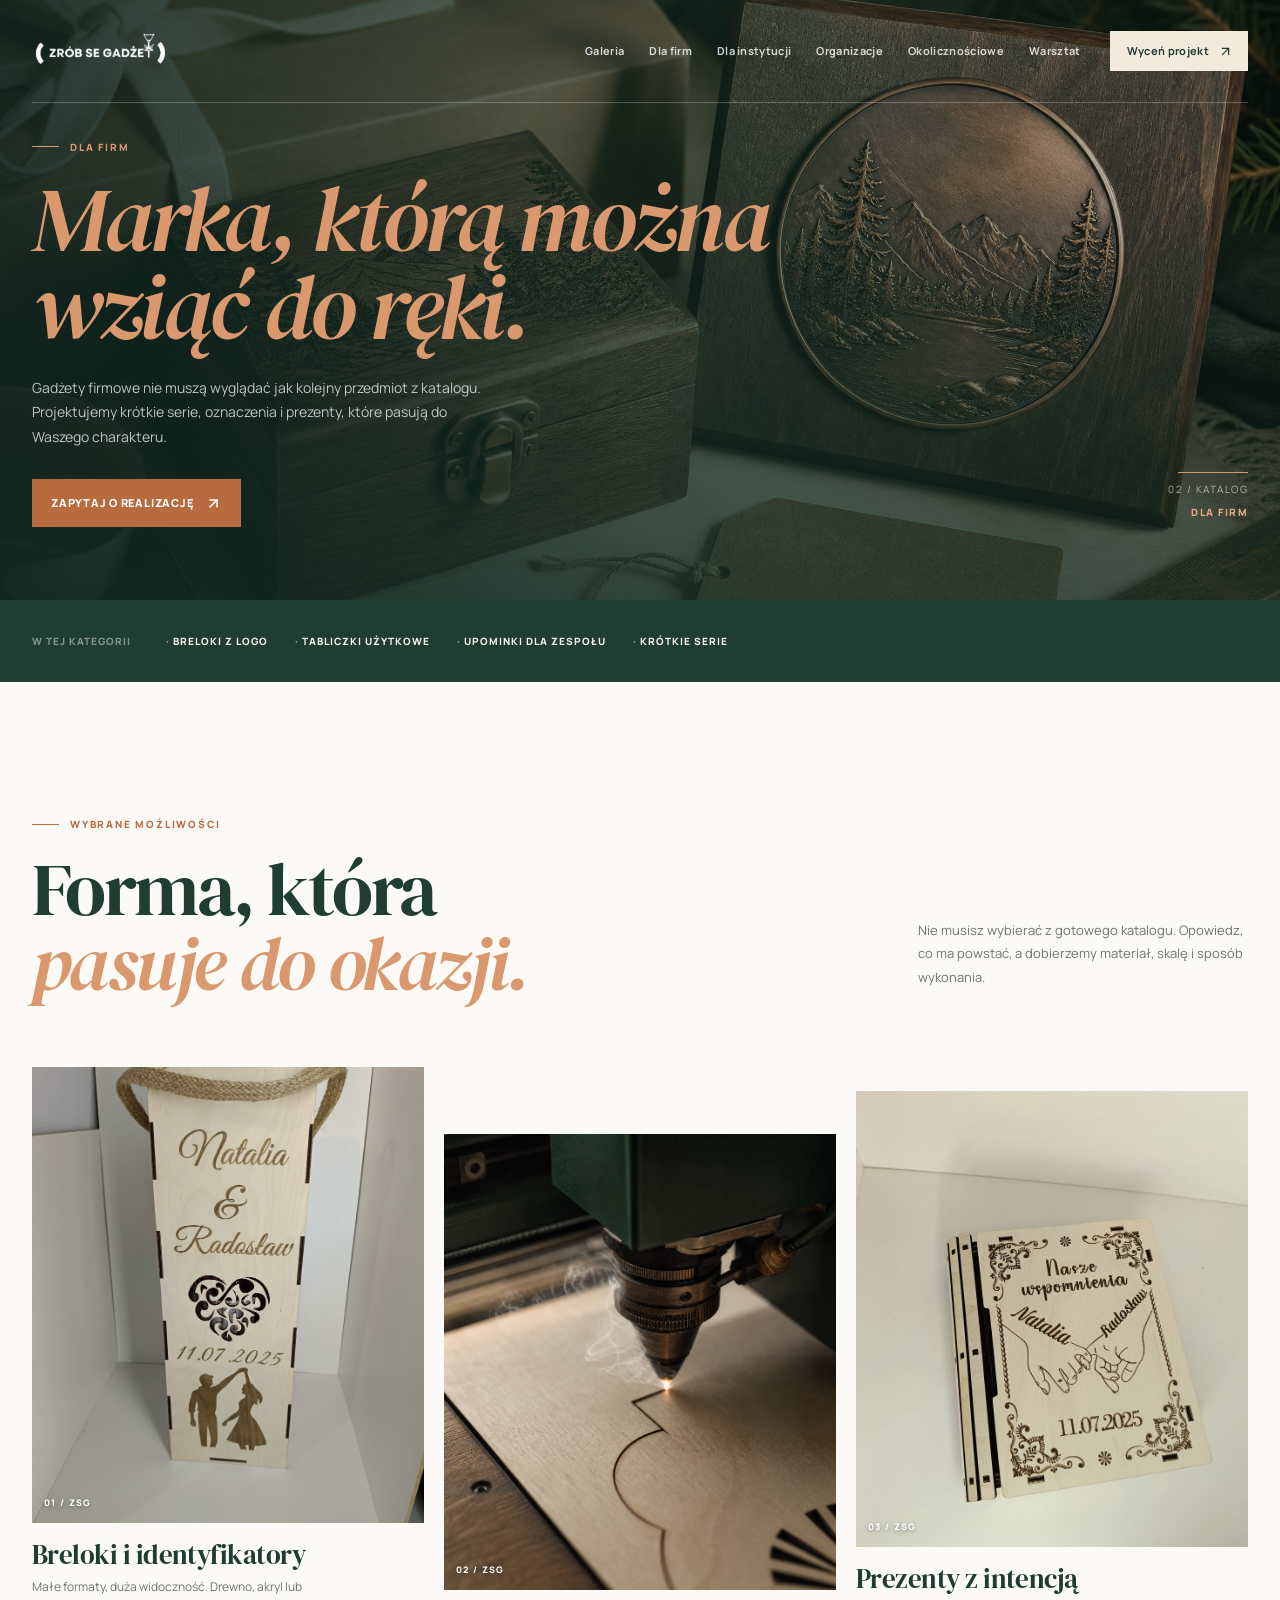
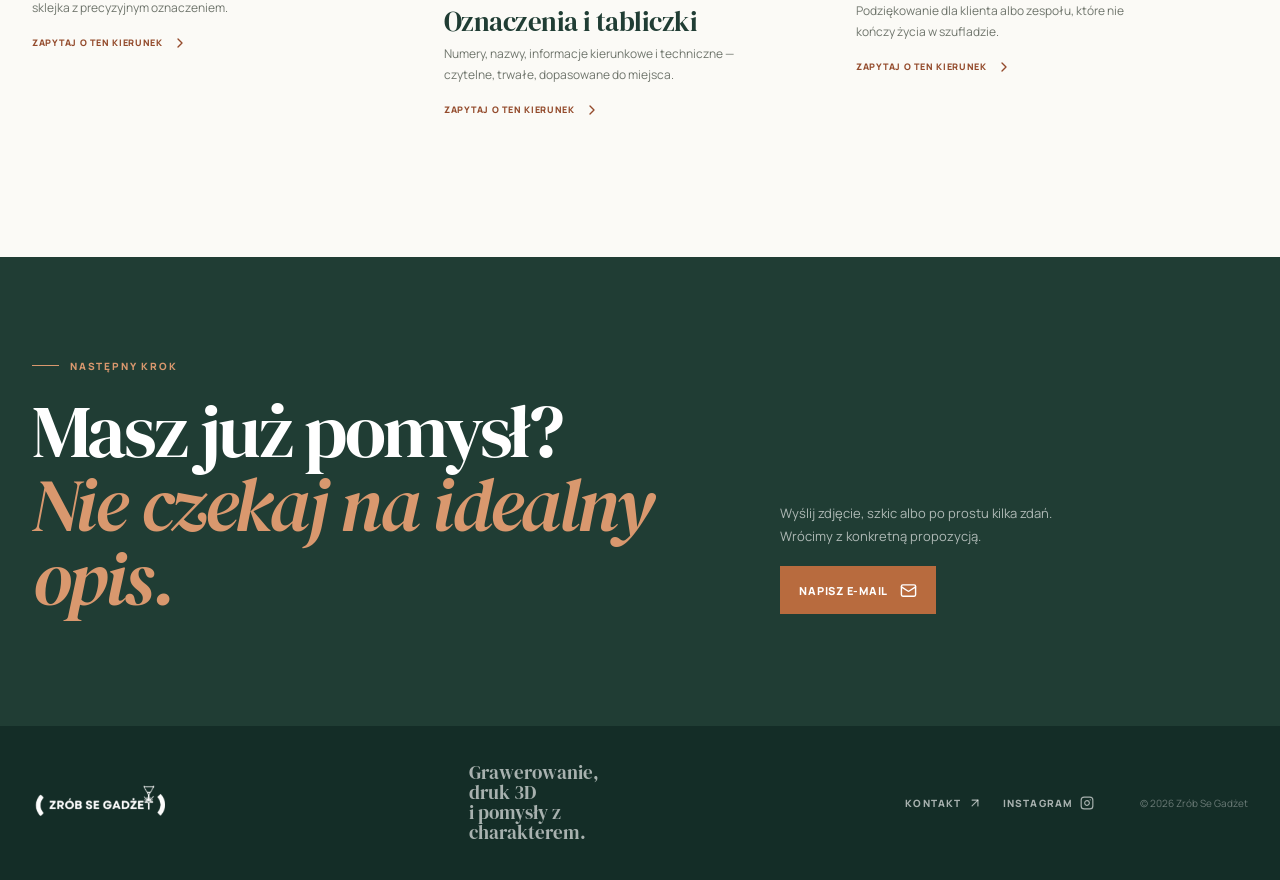
==== commit d2a99df8: "Add files via upload" ====
--- a/firmy.html
+++ b/firmy.html
@@ -1 +1,84 @@
-<!doctype html><html lang="pl"><head><meta charset="utf-8"><meta name="viewport" content="width=device-width,initial-scale=1"><meta name="description" content="Zrób Se Gadżet — grawerowanie laserowe, druk 3D i personalizowane przedmioty."><title>Dla firm — Zrób Se Gadżet</title><link rel="stylesheet" href="style.css"></head><body><header class="classic-header"><div class="classic-container classic-header__in"><a href="index.html"><img class="classic-logo" src="assets/zsg-real-logo-white.webp" alt="Zrób Se Gadżet"></a><button class="classic-menu" data-menu>Menu</button><nav class="classic-nav" data-nav><a href="galeria.html">Galeria</a><a href="firmy.html">Dla firm</a><a href="instytucje.html">Dla instytucji</a><a href="organizacje.html">Organizacje</a><a href="okolicznosciowe.html">Okolicznościowe</a><a href="warsztaty.html">Warsztat</a><a class="classic-cta" href="index.html#kontakt">Wyceń projekt ↗</a></nav></div></header><main><section class="classic-subhero" style="--hero:url(assets/gift-box.webp)"><div class="classic-container classic-subhero__in"><div class="classic-kicker light">Dla firm</div><h1 class="classic-h1">Marka, którą można<br><em>wziąć do ręki.</em></h1><p class="classic-lead">Gadżety firmowe, oznaczenia i prezenty, które pasują do Waszego charakteru.</p><a class="classic-button" href="index.html#kontakt">Zapytaj o realizację ↗</a></div></section><div class="classic-tags"><div class="classic-container">W tej kategorii &nbsp; <span>· breloki z logo</span><span>· tabliczki użytkowe</span><span>· upominki dla zespołu</span></div></div><section class="classic-section paper"><div class="classic-container"><div class="classic-kicker">Wybrane możliwości</div><h2 class="classic-h2">Forma, która<br><em>pasuje do okazji.</em></h2><div class="classic-grid"><article class="classic-card"><img src="assets/gift-box.webp" alt="Breloki i identyfikatory"><div class="classic-card__body"><h3>Breloki i identyfikatory</h3><p>Małe formaty, duża widoczność. Drewno, akryl lub sklejka.</p><a class="classic-link" href="index.html#kontakt">Zapytaj o ten kierunek ↗</a></div></article><article class="classic-card"><img src="assets/zsg-laser-detail.webp" alt="Oznaczenia i tabliczki"><div class="classic-card__body"><h3>Oznaczenia i tabliczki</h3><p>Czytelne, trwałe i dopasowane do miejsca.</p><a class="classic-link" href="index.html#kontakt">Zapytaj o ten kierunek ↗</a></div></article><article class="classic-card"><img src="assets/box.webp" alt="Prezenty z intencją"><div class="classic-card__body"><h3>Prezenty z intencją</h3><p>Podziękowanie, które nie kończy życia w szufladzie.</p><a class="classic-link" href="index.html#kontakt">Zapytaj o ten kierunek ↗</a></div></article></div></div></section><section class="classic-band"><div class="classic-container classic-band__in"><div><div class="classic-kicker light">Następny krok</div><h2 class="classic-h2">Masz już pomysł?<br><em>Napisz do nas.</em></h2></div><div><p>Wyślij zdjęcie, szkic albo kilka zdań. Wrócimy z konkretną propozycją.</p><a class="classic-button" href="mailto:zrobsegadzet@gmail.com">Napisz e-mail ↗</a></div></div></section></main><footer class="classic-footer"><div class="classic-container classic-footer__in"><img class="classic-logo" src="assets/zsg-real-logo-white.webp" alt="Zrób Se Gadżet"><small>Grawerowanie, druk 3D<br>i pomysły z charakterem.</small><small><a class="classic-link" href="mailto:zrobsegadzet@gmail.com">zrobsegadzet@gmail.com ↗</a><br><br>© 2026 Zrób Se Gadżet</small></div></footer><script src="script.js"></script></body></html>+<!-- Design: Pracownia Materiału — spokojny, rzemieślniczy katalog z mocnym znakiem ZSG i ciepłą typografią. -->
+<!doctype html>
+<html lang="pl">
+  <head>
+    <meta charset="UTF-8" />
+    <meta name="viewport" content="width=device-width, initial-scale=1.0" />
+    <meta name="theme-color" content="#203d34" />
+	<meta name="robots" content="noindex, nofollow">
+    <meta name="description" content="Zrób Se Gadżet — grawerowanie laserowe, druk 3D i personalizowane przedmioty z charakterem." />
+    <meta property="og:title" content="Zrób Se Gadżet — przedmioty z charakterem" />
+    <meta property="og:description" content="Od pierwszego szkicu do rzeczy, którą chce się zachować. Grawerowanie laserowe i druk 3D na zamówienie." />
+    <meta property="og:type" content="website" />
+    <link rel="icon" type="image/png" href="assets/zsg-mark.webp" />
+    <link rel="preconnect" href="https://fonts.googleapis.com" />
+    <link rel="preconnect" href="https://fonts.gstatic.com" crossorigin />
+    <title>Zrób Se Gadżet — przedmioty z charakterem</title>
+    <script type="module" crossorigin src="assets/app.js"></script>
+    <link rel="stylesheet" crossorigin href="assets/app.css">
+    <script src="/__manus__/debug-collector.js" defer></script>
+  </head>
+  <body>
+    <script id="manus-runtime">window.__MANUS_HOST_DEV__ = false;
+(function(){"use strict";var Mr={exports:{}},Kn={};/**
+ * @license React
+ * react-jsx-runtime.production.js
+ *
+ * Copyright (c) Meta Platforms, Inc. and affiliates.
+ *
+ * This source code is licensed under the MIT license found in the
+ * LICENSE file in the root directory of this source tree.
+ */var $c;function um(){if($c)return Kn;$c=1;var r=Symbol.for("react.transitional.element"),i=Symbol.for("react.fragment");function c(s,d,m){var x=null;if(m!==void 0&&(x=""+m),d.key!==void 0&&(x=""+d.key),"key"in d){m={};for(var R in d)R!=="key"&&(m[R]=d[R])}else m=d;return d=m.ref,{$$typeof:r,type:s,key:x,ref:d!==void 0?d:null,props:m}}return Kn.Fragment=i,Kn.jsx=c,Kn.jsxs=c,Kn}var Fc;function dm(){return Fc||(Fc=1,Mr.exports=um()),Mr.exports}var h=dm(),Ar={exports:{}},Pn={},Rr={exports:{}},Nr={};/**
+ * @license React
+ * scheduler.production.js
+ *
+ * Copyright (c) Meta Platforms, Inc. and affiliates.
+ *
+ * This source code is licensed under the MIT license found in the
+ * LICENSE file in the root directory of this source tree.
+ */var Ic;function fm(){return Ic||(Ic=1,function(r){function i(A,q){var B=A.length;A.push(q);t:for(;0<B;){var bt=B-1>>>1,p=A[bt];if(0<d(p,q))A[bt]=q,A[B]=p,B=bt;else break t}}function c(A){return A.length===0?null:A[0]}function s(A){if(A.length===0)return null;var q=A[0],B=A.pop();if(B!==q){A[0]=B;t:for(var bt=0,p=A.length,O=p>>>1;bt<O;){var X=2*(bt+1)-1,G=A[X],Z=X+1,st=A[Z];if(0>d(G,B))Z<p&&0>d(st,G)?(A[bt]=st,A[Z]=B,bt=Z):(A[bt]=G,A[X]=B,bt=X);else if(Z<p&&0>d(st,B))A[bt]=st,A[Z]=B,bt=Z;else break t}}return q}function d(A,q){var B=A.sortIndex-q.sortIndex;return B!==0?B:A.id-q.id}if(r.unstable_now=void 0,typeof performance=="object"&&typeof performance.now=="function"){var m=performance;r.unstable_now=function(){return m.now()}}else{var x=Date,R=x.now();r.unstable_now=function(){return x.now()-R}}var C=[],v=[],D=1,j=null,J=3,at=!1,$=!1,nt=!1,ct=!1,ht=typeof setTimeout=="function"?setTimeout:null,St=typeof clearTimeout=="function"?clearTimeout:null,_=typeof setImmediate<"u"?setImmediate:null;function Y(A){for(var q=c(v);q!==null;){if(q.callback===null)s(v);else if(q.startTime<=A)s(v),q.sortIndex=q.expirationTime,i(C,q);else break;q=c(v)}}function H(A){if(nt=!1,Y(A),!$)if(c(C)!==null)$=!0,it||(it=!0,Bt());else{var q=c(v);q!==null&&Mt(H,q.startTime-A)}}var it=!1,rt=-1,V=5,xt=-1;function Be(){return ct?!0:!(r.unstable_now()-xt<V)}function te(){if(ct=!1,it){var A=r.unstable_now();xt=A;var q=!0;try{t:{$=!1,nt&&(nt=!1,St(rt),rt=-1),at=!0;var B=J;try{e:{for(Y(A),j=c(C);j!==null&&!(j.expirationTime>A&&Be());){var bt=j.callback;if(typeof bt=="function"){j.callback=null,J=j.priorityLevel;var p=bt(j.expirationTime<=A);if(A=r.unstable_now(),typeof p=="function"){j.callback=p,Y(A),q=!0;break e}j===c(C)&&s(C),Y(A)}else s(C);j=c(C)}if(j!==null)q=!0;else{var O=c(v);O!==null&&Mt(H,O.startTime-A),q=!1}}break t}finally{j=null,J=B,at=!1}q=void 0}}finally{q?Bt():it=!1}}}var Bt;if(typeof _=="function")Bt=function(){_(te)};else if(typeof MessageChannel<"u"){var me=new MessageChannel,Se=me.port2;me.port1.onmessage=te,Bt=function(){Se.postMessage(null)}}else Bt=function(){ht(te,0)};function Mt(A,q){rt=ht(function(){A(r.unstable_now())},q)}r.unstable_IdlePriority=5,r.unstable_ImmediatePriority=1,r.unstable_LowPriority=4,r.unstable_NormalPriority=3,r.unstable_Profiling=null,r.unstable_UserBlockingPriority=2,r.unstable_cancelCallback=function(A){A.callback=null},r.unstable_forceFrameRate=function(A){0>A||125<A?console.error("forceFrameRate takes a positive int between 0 and 125, forcing frame rates higher than 125 fps is not supported"):V=0<A?Math.floor(1e3/A):5},r.unstable_getCurrentPriorityLevel=function(){return J},r.unstable_next=function(A){switch(J){case 1:case 2:case 3:var q=3;break;default:q=J}var B=J;J=q;try{return A()}finally{J=B}},r.unstable_requestPaint=function(){ct=!0},r.unstable_runWithPriority=function(A,q){switch(A){case 1:case 2:case 3:case 4:case 5:break;default:A=3}var B=J;J=A;try{return q()}finally{J=B}},r.unstable_scheduleCallback=function(A,q,B){var bt=r.unstable_now();switch(typeof B=="object"&&B!==null?(B=B.delay,B=typeof B=="number"&&0<B?bt+B:bt):B=bt,A){case 1:var p=-1;break;case 2:p=250;break;case 5:p=1073741823;break;case 4:p=1e4;break;default:p=5e3}return p=B+p,A={id:D++,callback:q,priorityLevel:A,startTime:B,expirationTime:p,sortIndex:-1},B>bt?(A.sortIndex=B,i(v,A),c(C)===null&&A===c(v)&&(nt?(St(rt),rt=-1):nt=!0,Mt(H,B-bt))):(A.sortIndex=p,i(C,A),$||at||($=!0,it||(it=!0,Bt()))),A},r.unstable_shouldYield=Be,r.unstable_wrapCallback=function(A){var q=J;return function(){var B=J;J=q;try{return A.apply(this,arguments)}finally{J=B}}}}(Nr)),Nr}var tu;function hm(){return tu||(tu=1,Rr.exports=fm()),Rr.exports}var zr={exports:{}},ut={};/**
+ * @license React
+ * react.production.js
+ *
+ * Copyright (c) Meta Platforms, Inc. and affiliates.
+ *
+ * This source code is licensed under the MIT license found in the
+ * LICENSE file in the root directory of this source tree.
+ */var eu;function mm(){if(eu)return ut;eu=1;var r=Symbol.for("react.transitional.element"),i=Symbol.for("react.portal"),c=Symbol.for("react.fragment"),s=Symbol.for("react.strict_mode"),d=Symbol.for("react.profiler"),m=Symbol.for("react.consumer"),x=Symbol.for("react.context"),R=Symbol.for("react.forward_ref"),C=Symbol.for("react.suspense"),v=Symbol.for("react.memo"),D=Symbol.for("react.lazy"),j=Symbol.iterator;function J(p){return p===null||typeof p!="object"?null:(p=j&&p[j]||p["@@iterator"],typeof p=="function"?p:null)}var at={isMounted:function(){return!1},enqueueForceUpdate:function(){},enqueueReplaceState:function(){},enqueueSetState:function(){}},$=Object.assign,nt={};function ct(p,O,X){this.props=p,this.context=O,this.refs=nt,this.updater=X||at}ct.prototype.isReactComponent={},ct.prototype.setState=function(p,O){if(typeof p!="object"&&typeof p!="function"&&p!=null)throw Error("takes an object of state variables to update or a function which returns an object of state variables.");this.updater.enqueueSetState(this,p,O,"setState")},ct.prototype.forceUpdate=function(p){this.updater.enqueueForceUpdate(this,p,"forceUpdate")};function ht(){}ht.prototype=ct.prototype;function St(p,O,X){this.props=p,this.context=O,this.refs=nt,this.updater=X||at}var _=St.prototype=new ht;_.constructor=St,$(_,ct.prototype),_.isPureReactComponent=!0;var Y=Array.isArray,H={H:null,A:null,T:null,S:null,V:null},it=Object.prototype.hasOwnProperty;function rt(p,O,X,G,Z,st){return X=st.ref,{$$typeof:r,type:p,key:O,ref:X!==void 0?X:null,props:st}}function V(p,O){return rt(p.type,O,void 0,void 0,void 0,p.props)}function xt(p){return typeof p=="object"&&p!==null&&p.$$typeof===r}function Be(p){var O={"=":"=0",":":"=2"};return"$"+p.replace(/[=:]/g,function(X){return O[X]})}var te=/\/+/g;function Bt(p,O){return typeof p=="object"&&p!==null&&p.key!=null?Be(""+p.key):O.toString(36)}function me(){}function Se(p){switch(p.status){case"fulfilled":return p.value;case"rejected":throw p.reason;default:switch(typeof p.status=="string"?p.then(me,me):(p.status="pending",p.then(function(O){p.status==="pending"&&(p.status="fulfilled",p.value=O)},function(O){p.status==="pending"&&(p.status="rejected",p.reason=O)})),p.status){case"fulfilled":return p.value;case"rejected":throw p.reason}}throw p}function Mt(p,O,X,G,Z){var st=typeof p;(st==="undefined"||st==="boolean")&&(p=null);var I=!1;if(p===null)I=!0;else switch(st){case"bigint":case"string":case"number":I=!0;break;case"object":switch(p.$$typeof){case r:case i:I=!0;break;case D:return I=p._init,Mt(I(p._payload),O,X,G,Z)}}if(I)return Z=Z(p),I=G===""?"."+Bt(p,0):G,Y(Z)?(X="",I!=null&&(X=I.replace(te,"$&/")+"/"),Mt(Z,O,X,"",function(Jt){return Jt})):Z!=null&&(xt(Z)&&(Z=V(Z,X+(Z.key==null||p&&p.key===Z.key?"":(""+Z.key).replace(te,"$&/")+"/")+I)),O.push(Z)),1;I=0;var gt=G===""?".":G+":";if(Y(p))for(var Tt=0;Tt<p.length;Tt++)G=p[Tt],st=gt+Bt(G,Tt),I+=Mt(G,O,X,st,Z);else if(Tt=J(p),typeof Tt=="function")for(p=Tt.call(p),Tt=0;!(G=p.next()).done;)G=G.value,st=gt+Bt(G,Tt++),I+=Mt(G,O,X,st,Z);else if(st==="object"){if(typeof p.then=="function")return Mt(Se(p),O,X,G,Z);throw O=String(p),Error("Objects are not valid as a React child (found: "+(O==="[object Object]"?"object with keys {"+Object.keys(p).join(", ")+"}":O)+"). If you meant to render a collection of children, use an array instead.")}return I}function A(p,O,X){if(p==null)return p;var G=[],Z=0;return Mt(p,G,"","",function(st){return O.call(X,st,Z++)}),G}function q(p){if(p._status===-1){var O=p._result;O=O(),O.then(function(X){(p._status===0||p._status===-1)&&(p._status=1,p._result=X)},function(X){(p._status===0||p._status===-1)&&(p._status=2,p._result=X)}),p._status===-1&&(p._status=0,p._result=O)}if(p._status===1)return p._result.default;throw p._result}var B=typeof reportError=="function"?reportError:function(p){if(typeof window=="object"&&typeof window.ErrorEvent=="function"){var O=new window.ErrorEvent("error",{bubbles:!0,cancelable:!0,message:typeof p=="object"&&p!==null&&typeof p.message=="string"?String(p.message):String(p),error:p});if(!window.dispatchEvent(O))return}else if(typeof process=="object"&&typeof process.emit=="function"){process.emit("uncaughtException",p);return}console.error(p)};function bt(){}return ut.Children={map:A,forEach:function(p,O,X){A(p,function(){O.apply(this,arguments)},X)},count:function(p){var O=0;return A(p,function(){O++}),O},toArray:function(p){return A(p,function(O){return O})||[]},only:function(p){if(!xt(p))throw Error("React.Children.only expected to receive a single React element child.");return p}},ut.Component=ct,ut.Fragment=c,ut.Profiler=d,ut.PureComponent=St,ut.StrictMode=s,ut.Suspense=C,ut.__CLIENT_INTERNALS_DO_NOT_USE_OR_WARN_USERS_THEY_CANNOT_UPGRADE=H,ut.__COMPILER_RUNTIME={__proto__:null,c:function(p){return H.H.useMemoCache(p)}},ut.cache=function(p){return function(){return p.apply(null,arguments)}},ut.cloneElement=function(p,O,X){if(p==null)throw Error("The argument must be a React element, but you passed "+p+".");var G=$({},p.props),Z=p.key,st=void 0;if(O!=null)for(I in O.ref!==void 0&&(st=void 0),O.key!==void 0&&(Z=""+O.key),O)!it.call(O,I)||I==="key"||I==="__self"||I==="__source"||I==="ref"&&O.ref===void 0||(G[I]=O[I]);var I=arguments.length-2;if(I===1)G.children=X;else if(1<I){for(var gt=Array(I),Tt=0;Tt<I;Tt++)gt[Tt]=arguments[Tt+2];G.children=gt}return rt(p.type,Z,void 0,void 0,st,G)},ut.createContext=function(p){return p={$$typeof:x,_currentValue:p,_currentValue2:p,_threadCount:0,Provider:null,Consumer:null},p.Provider=p,p.Consumer={$$typeof:m,_context:p},p},ut.createElement=function(p,O,X){var G,Z={},st=null;if(O!=null)for(G in O.key!==void 0&&(st=""+O.key),O)it.call(O,G)&&G!=="key"&&G!=="__self"&&G!=="__source"&&(Z[G]=O[G]);var I=arguments.length-2;if(I===1)Z.children=X;else if(1<I){for(var gt=Array(I),Tt=0;Tt<I;Tt++)gt[Tt]=arguments[Tt+2];Z.children=gt}if(p&&p.defaultProps)for(G in I=p.defaultProps,I)Z[G]===void 0&&(Z[G]=I[G]);return rt(p,st,void 0,void 0,null,Z)},ut.createRef=function(){return{current:null}},ut.forwardRef=function(p){return{$$typeof:R,render:p}},ut.isValidElement=xt,ut.lazy=function(p){return{$$typeof:D,_payload:{_status:-1,_result:p},_init:q}},ut.memo=function(p,O){return{$$typeof:v,type:p,compare:O===void 0?null:O}},ut.startTransition=function(p){var O=H.T,X={};H.T=X;try{var G=p(),Z=H.S;Z!==null&&Z(X,G),typeof G=="object"&&G!==null&&typeof G.then=="function"&&G.then(bt,B)}catch(st){B(st)}finally{H.T=O}},ut.unstable_useCacheRefresh=function(){return H.H.useCacheRefresh()},ut.use=function(p){return H.H.use(p)},ut.useActionState=function(p,O,X){return H.H.useActionState(p,O,X)},ut.useCallback=function(p,O){return H.H.useCallback(p,O)},ut.useContext=function(p){return H.H.useContext(p)},ut.useDebugValue=function(){},ut.useDeferredValue=function(p,O){return H.H.useDeferredValue(p,O)},ut.useEffect=function(p,O,X){var G=H.H;if(typeof X=="function")throw Error("useEffect CRUD overload is not enabled in this build of React.");return G.useEffect(p,O)},ut.useId=function(){return H.H.useId()},ut.useImperativeHandle=function(p,O,X){return H.H.useImperativeHandle(p,O,X)},ut.useInsertionEffect=function(p,O){return H.H.useInsertionEffect(p,O)},ut.useLayoutEffect=function(p,O){return H.H.useLayoutEffect(p,O)},ut.useMemo=function(p,O){return H.H.useMemo(p,O)},ut.useOptimistic=function(p,O){return H.H.useOptimistic(p,O)},ut.useReducer=function(p,O,X){return H.H.useReducer(p,O,X)},ut.useRef=function(p){return H.H.useRef(p)},ut.useState=function(p){return H.H.useState(p)},ut.useSyncExternalStore=function(p,O,X){return H.H.useSyncExternalStore(p,O,X)},ut.useTransition=function(){return H.H.useTransition()},ut.version="19.1.1",ut}var lu;function _r(){return lu||(lu=1,zr.exports=mm()),zr.exports}var kr={exports:{}},he={};/**
+ * @license React
+ * react-dom.production.js
+ *
+ * Copyright (c) Meta Platforms, Inc. and affiliates.
+ *
+ * This source code is licensed under the MIT license found in the
+ * LICENSE file in the root directory of this source tree.
+ */var au;function gm(){if(au)return he;au=1;var r=_r();function i(C){var v="https://react.dev/errors/"+C;if(1<arguments.length){v+="?args[]="+encodeURIComponent(arguments[1]);for(var D=2;D<arguments.length;D++)v+="&args[]="+encodeURIComponent(arguments[D])}return"Minified React error #"+C+"; visit "+v+" for the full message or use the non-minified dev environment for full errors and additional helpful warnings."}function c(){}var s={d:{f:c,r:function(){throw Error(i(522))},D:c,C:c,L:c,m:c,X:c,S:c,M:c},p:0,findDOMNode:null},d=Symbol.for("react.portal");function m(C,v,D){var j=3<arguments.length&&arguments[3]!==void 0?arguments[3]:null;return{$$typeof:d,key:j==null?null:""+j,children:C,containerInfo:v,implementation:D}}var x=r.__CLIENT_INTERNALS_DO_NOT_USE_OR_WARN_USERS_THEY_CANNOT_UPGRADE;function R(C,v){if(C==="font")return"";if(typeof v=="string")return v==="use-credentials"?v:""}return he.__DOM_INTERNALS_DO_NOT_USE_OR_WARN_USERS_THEY_CANNOT_UPGRADE=s,he.createPortal=function(C,v){var D=2<arguments.length&&arguments[2]!==void 0?arguments[2]:null;if(!v||v.nodeType!==1&&v.nodeType!==9&&v.nodeType!==11)throw Error(i(299));return m(C,v,null,D)},he.flushSync=function(C){var v=x.T,D=s.p;try{if(x.T=null,s.p=2,C)return C()}finally{x.T=v,s.p=D,s.d.f()}},he.preconnect=function(C,v){typeof C=="string"&&(v?(v=v.crossOrigin,v=typeof v=="string"?v==="use-credentials"?v:"":void 0):v=null,s.d.C(C,v))},he.prefetchDNS=function(C){typeof C=="string"&&s.d.D(C)},he.preinit=function(C,v){if(typeof C=="string"&&v&&typeof v.as=="string"){var D=v.as,j=R(D,v.crossOrigin),J=typeof v.integrity=="string"?v.integrity:void 0,at=typeof v.fetchPriority=="string"?v.fetchPriority:void 0;D==="style"?s.d.S(C,typeof v.precedence=="string"?v.precedence:void 0,{crossOrigin:j,integrity:J,fetchPriority:at}):D==="script"&&s.d.X(C,{crossOrigin:j,integrity:J,fetchPriority:at,nonce:typeof v.nonce=="string"?v.nonce:void 0})}},he.preinitModule=function(C,v){if(typeof C=="string")if(typeof v=="object"&&v!==null){if(v.as==null||v.as==="script"){var D=R(v.as,v.crossOrigin);s.d.M(C,{crossOrigin:D,integrity:typeof v.integrity=="string"?v.integrity:void 0,nonce:typeof v.nonce=="string"?v.nonce:void 0})}}else v==null&&s.d.M(C)},he.preload=function(C,v){if(typeof C=="string"&&typeof v=="object"&&v!==null&&typeof v.as=="string"){var D=v.as,j=R(D,v.crossOrigin);s.d.L(C,D,{crossOrigin:j,integrity:typeof v.integrity=="string"?v.integrity:void 0,nonce:typeof v.nonce=="string"?v.nonce:void 0,type:typeof v.type=="string"?v.type:void 0,fetchPriority:typeof v.fetchPriority=="string"?v.fetchPriority:void 0,referrerPolicy:typeof v.referrerPolicy=="string"?v.referrerPolicy:void 0,imageSrcSet:typeof v.imageSrcSet=="string"?v.imageSrcSet:void 0,imageSizes:typeof v.imageSizes=="string"?v.imageSizes:void 0,media:typeof v.media=="string"?v.media:void 0})}},he.preloadModule=function(C,v){if(typeof C=="string")if(v){var D=R(v.as,v.crossOrigin);s.d.m(C,{as:typeof v.as=="string"&&v.as!=="script"?v.as:void 0,crossOrigin:D,integrity:typeof v.integrity=="string"?v.integrity:void 0})}else s.d.m(C)},he.requestFormReset=function(C){s.d.r(C)},he.unstable_batchedUpdates=function(C,v){return C(v)},he.useFormState=function(C,v,D){return x.H.useFormState(C,v,D)},he.useFormStatus=function(){return x.H.useHostTransitionStatus()},he.version="19.1.1",he}var nu;function pm(){if(nu)return kr.exports;nu=1;function r(){if(!(typeof __REACT_DEVTOOLS_GLOBAL_HOOK__>"u"||typeof __REACT_DEVTOOLS_GLOBAL_HOOK__.checkDCE!="function"))try{__REACT_DEVTOOLS_GLOBAL_HOOK__.checkDCE(r)}catch(i){console.error(i)}}return r(),kr.exports=gm(),kr.exports}/**
+ * @license React
+ * react-dom-client.production.js
+ *
+ * Copyright (c) Meta Platforms, Inc. and affiliates.
+ *
+ * This source code is licensed under the MIT license found in the
+ * LICENSE file in the root directory of this source tree.
+ */var ou;function ym(){if(ou)return Pn;ou=1;var r=hm(),i=_r(),c=pm();function s(t){var e="https://react.dev/errors/"+t;if(1<arguments.length){e+="?args[]="+encodeURIComponent(arguments[1]);for(var l=2;l<arguments.length;l++)e+="&args[]="+encodeURIComponent(arguments[l])}return"Minified React error #"+t+"; visit "+e+" for the full message or use the non-minified dev environment for full errors and additional helpful warnings."}function d(t){return!(!t||t.nodeType!==1&&t.nodeType!==9&&t.nodeType!==11)}function m(t){var e=t,l=t;if(t.alternate)for(;e.return;)e=e.return;else{t=e;do e=t,(e.flags&4098)!==0&&(l=e.return),t=e.return;while(t)}return e.tag===3?l:null}function x(t){if(t.tag===13){var e=t.memoizedState;if(e===null&&(t=t.alternate,t!==null&&(e=t.memoizedState)),e!==null)return e.dehydrated}return null}function R(t){if(m(t)!==t)throw Error(s(188))}function C(t){var e=t.alternate;if(!e){if(e=m(t),e===null)throw Error(s(188));return e!==t?null:t}for(var l=t,a=e;;){var n=l.return;if(n===null)break;var o=n.alternate;if(o===null){if(a=n.return,a!==null){l=a;continue}break}if(n.child===o.child){for(o=n.child;o;){if(o===l)return R(n),t;if(o===a)return R(n),e;o=o.sibling}throw Error(s(188))}if(l.return!==a.return)l=n,a=o;else{for(var u=!1,f=n.child;f;){if(f===l){u=!0,l=n,a=o;break}if(f===a){u=!0,a=n,l=o;break}f=f.sibling}if(!u){for(f=o.child;f;){if(f===l){u=!0,l=o,a=n;break}if(f===a){u=!0,a=o,l=n;break}f=f.sibling}if(!u)throw Error(s(189))}}if(l.alternate!==a)throw Error(s(190))}if(l.tag!==3)throw Error(s(188));return l.stateNode.current===l?t:e}function v(t){var e=t.tag;if(e===5||e===26||e===27||e===6)return t;for(t=t.child;t!==null;){if(e=v(t),e!==null)return e;t=t.sibling}return null}var D=Object.assign,j=Symbol.for("react.element"),J=Symbol.for("react.transitional.element"),at=Symbol.for("react.portal"),$=Symbol.for("react.fragment"),nt=Symbol.for("react.strict_mode"),ct=Symbol.for("react.profiler"),ht=Symbol.for("react.provider"),St=Symbol.for("react.consumer"),_=Symbol.for("react.context"),Y=Symbol.for("react.forward_ref"),H=Symbol.for("react.suspense"),it=Symbol.for("react.suspense_list"),rt=Symbol.for("react.memo"),V=Symbol.for("react.lazy"),xt=Symbol.for("react.activity"),Be=Symbol.for("react.memo_cache_sentinel"),te=Symbol.iterator;function Bt(t){return t===null||typeof t!="object"?null:(t=te&&t[te]||t["@@iterator"],typeof t=="function"?t:null)}var me=Symbol.for("react.client.reference");function Se(t){if(t==null)return null;if(typeof t=="function")return t.$$typeof===me?null:t.displayName||t.name||null;if(typeof t=="string")return t;switch(t){case $:return"Fragment";case ct:return"Profiler";case nt:return"StrictMode";case H:return"Suspense";case it:return"SuspenseList";case xt:return"Activity"}if(typeof t=="object")switch(t.$$typeof){case at:return"Portal";case _:return(t.displayName||"Context")+".Provider";case St:return(t._context.displayName||"Context")+".Consumer";case Y:var e=t.render;return t=t.displayName,t||(t=e.displayName||e.name||"",t=t!==""?"ForwardRef("+t+")":"ForwardRef"),t;case rt:return e=t.displayName||null,e!==null?e:Se(t.type)||"Memo";case V:e=t._payload,t=t._init;try{return Se(t(e))}catch{}}return null}var Mt=Array.isArray,A=i.__CLIENT_INTERNALS_DO_NOT_USE_OR_WARN_USERS_THEY_CANNOT_UPGRADE,q=c.__DOM_INTERNALS_DO_NOT_USE_OR_WARN_USERS_THEY_CANNOT_UPGRADE,B={pending:!1,data:null,method:null,action:null},bt=[],p=-1;function O(t){return{current:t}}function X(t){0>p||(t.current=bt[p],bt[p]=null,p--)}function G(t,e){p++,bt[p]=t.current,t.current=e}var Z=O(null),st=O(null),I=O(null),gt=O(null);function Tt(t,e){switch(G(I,e),G(st,t),G(Z,null),e.nodeType){case 9:case 11:t=(t=e.documentElement)&&(t=t.namespaceURI)?Hh(t):0;break;default:if(t=e.tagName,e=e.namespaceURI)e=Hh(e),t=Uh(e,t);else switch(t){case"svg":t=1;break;case"math":t=2;break;default:t=0}}X(Z),G(Z,t)}function Jt(){X(Z),X(st),X(I)}function Ke(t){t.memoizedState!==null&&G(gt,t);var e=Z.current,l=Uh(e,t.type);e!==l&&(G(st,t),G(Z,l))}function Ce(t){st.current===t&&(X(Z),X(st)),gt.current===t&&(X(gt),Wo._currentValue=B)}var Pe=Object.prototype.hasOwnProperty,yl=r.unstable_scheduleCallback,sn=r.unstable_cancelCallback,Ca=r.unstable_shouldYield,ri=r.unstable_requestPaint,ge=r.unstable_now,si=r.unstable_getCurrentPriorityLevel,Ul=r.unstable_ImmediatePriority,Fn=r.unstable_UserBlockingPriority,nl=r.unstable_NormalPriority,ci=r.unstable_LowPriority,Gl=r.unstable_IdlePriority,ui=r.log,Ea=r.unstable_setDisableYieldValue,ql=null,Wt=null;function Je(t){if(typeof ui=="function"&&Ea(t),Wt&&typeof Wt.setStrictMode=="function")try{Wt.setStrictMode(ql,t)}catch{}}var $t=Math.clz32?Math.clz32:fi,di=Math.log,Ta=Math.LN2;function fi(t){return t>>>=0,t===0?32:31-(di(t)/Ta|0)|0}var L=256,cn=4194304;function vl(t){var e=t&42;if(e!==0)return e;switch(t&-t){case 1:return 1;case 2:return 2;case 4:return 4;case 8:return 8;case 16:return 16;case 32:return 32;case 64:return 64;case 128:return 128;case 256:case 512:case 1024:case 2048:case 4096:case 8192:case 16384:case 32768:case 65536:case 131072:case 262144:case 524288:case 1048576:case 2097152:return t&4194048;case 4194304:case 8388608:case 16777216:case 33554432:return t&62914560;case 67108864:return 67108864;case 134217728:return 134217728;case 268435456:return 268435456;case 536870912:return 536870912;case 1073741824:return 0;default:return t}}function un(t,e,l){var a=t.pendingLanes;if(a===0)return 0;var n=0,o=t.suspendedLanes,u=t.pingedLanes;t=t.warmLanes;var f=a&134217727;return f!==0?(a=f&~o,a!==0?n=vl(a):(u&=f,u!==0?n=vl(u):l||(l=f&~t,l!==0&&(n=vl(l))))):(f=a&~o,f!==0?n=vl(f):u!==0?n=vl(u):l||(l=a&~t,l!==0&&(n=vl(l)))),n===0?0:e!==0&&e!==n&&(e&o)===0&&(o=n&-n,l=e&-e,o>=l||o===32&&(l&4194048)!==0)?e:n}function Dt(t,e){return(t.pendingLanes&~(t.suspendedLanes&~t.pingedLanes)&e)===0}function In(t,e){switch(t){case 1:case 2:case 4:case 8:case 64:return e+250;case 16:case 32:case 128:case 256:case 512:case 1024:case 2048:case 4096:case 8192:case 16384:case 32768:case 65536:case 131072:case 262144:case 524288:case 1048576:case 2097152:return e+5e3;case 4194304:case 8388608:case 16777216:case 33554432:return-1;case 67108864:case 134217728:case 268435456:case 536870912:case 1073741824:return-1;default:return-1}}function to(){var t=L;return L<<=1,(L&4194048)===0&&(L=256),t}function hi(){var t=cn;return cn<<=1,(cn&62914560)===0&&(cn=4194304),t}function eo(t){for(var e=[],l=0;31>l;l++)e.push(t);return e}function Da(t,e){t.pendingLanes|=e,e!==268435456&&(t.suspendedLanes=0,t.pingedLanes=0,t.warmLanes=0)}function Ir(t,e,l,a,n,o){var u=t.pendingLanes;t.pendingLanes=l,t.suspendedLanes=0,t.pingedLanes=0,t.warmLanes=0,t.expiredLanes&=l,t.entangledLanes&=l,t.errorRecoveryDisabledLanes&=l,t.shellSuspendCounter=0;var f=t.entanglements,g=t.expirationTimes,S=t.hiddenUpdates;for(l=u&~l;0<l;){var N=31-$t(l),k=1<<N;f[N]=0,g[N]=-1;var E=S[N];if(E!==null)for(S[N]=null,N=0;N<E.length;N++){var T=E[N];T!==null&&(T.lane&=-536870913)}l&=~k}a!==0&&mi(t,a,0),o!==0&&n===0&&t.tag!==0&&(t.suspendedLanes|=o&~(u&~e))}function mi(t,e,l){t.pendingLanes|=e,t.suspendedLanes&=~e;var a=31-$t(e);t.entangledLanes|=e,t.entanglements[a]=t.entanglements[a]|1073741824|l&4194090}function gi(t,e){var l=t.entangledLanes|=e;for(t=t.entanglements;l;){var a=31-$t(l),n=1<<a;n&e|t[a]&e&&(t[a]|=e),l&=~n}}function lo(t){switch(t){case 2:t=1;break;case 8:t=4;break;case 32:t=16;break;case 256:case 512:case 1024:case 2048:case 4096:case 8192:case 16384:case 32768:case 65536:case 131072:case 262144:case 524288:case 1048576:case 2097152:case 4194304:case 8388608:case 16777216:case 33554432:t=128;break;case 268435456:t=134217728;break;default:t=0}return t}function ao(t){return t&=-t,2<t?8<t?(t&134217727)!==0?32:268435456:8:2}function pi(){var t=q.p;return t!==0?t:(t=window.event,t===void 0?32:nm(t.type))}function ts(t,e){var l=q.p;try{return q.p=t,e()}finally{q.p=l}}var ol=Math.random().toString(36).slice(2),ee="__reactFiber$"+ol,pe="__reactProps$"+ol,Yl="__reactContainer$"+ol,no="__reactEvents$"+ol,es="__reactListeners$"+ol,ls="__reactHandles$"+ol,yi="__reactResources$"+ol,Ma="__reactMarker$"+ol;function oo(t){delete t[ee],delete t[pe],delete t[no],delete t[es],delete t[ls]}function Vl(t){var e=t[ee];if(e)return e;for(var l=t.parentNode;l;){if(e=l[Yl]||l[ee]){if(l=e.alternate,e.child!==null||l!==null&&l.child!==null)for(t=Vh(t);t!==null;){if(l=t[ee])return l;t=Vh(t)}return e}t=l,l=t.parentNode}return null}function Xl(t){if(t=t[ee]||t[Yl]){var e=t.tag;if(e===5||e===6||e===13||e===26||e===27||e===3)return t}return null}function Aa(t){var e=t.tag;if(e===5||e===26||e===27||e===6)return t.stateNode;throw Error(s(33))}function Zl(t){var e=t[yi];return e||(e=t[yi]={hoistableStyles:new Map,hoistableScripts:new Map}),e}function Vt(t){t[Ma]=!0}var vi=new Set,bi={};function bl(t,e){We(t,e),We(t+"Capture",e)}function We(t,e){for(bi[t]=e,t=0;t<e.length;t++)vi.add(e[t])}var as=RegExp("^[:A-Z_a-z\\u00C0-\\u00D6\\u00D8-\\u00F6\\u00F8-\\u02FF\\u0370-\\u037D\\u037F-\\u1FFF\\u200C-\\u200D\\u2070-\\u218F\\u2C00-\\u2FEF\\u3001-\\uD7FF\\uF900-\\uFDCF\\uFDF0-\\uFFFD][:A-Z_a-z\\u00C0-\\u00D6\\u00D8-\\u00F6\\u00F8-\\u02FF\\u0370-\\u037D\\u037F-\\u1FFF\\u200C-\\u200D\\u2070-\\u218F\\u2C00-\\u2FEF\\u3001-\\uD7FF\\uF900-\\uFDCF\\uFDF0-\\uFFFD\\-.0-9\\u00B7\\u0300-\\u036F\\u203F-\\u2040]*$"),xi={},wi={};function Ra(t){return Pe.call(wi,t)?!0:Pe.call(xi,t)?!1:as.test(t)?wi[t]=!0:(xi[t]=!0,!1)}function M(t,e,l){if(Ra(e))if(l===null)t.removeAttribute(e);else{switch(typeof l){case"undefined":case"function":case"symbol":t.removeAttribute(e);return;case"boolean":var a=e.toLowerCase().slice(0,5);if(a!=="data-"&&a!=="aria-"){t.removeAttribute(e);return}}t.setAttribute(e,""+l)}}function tt(t,e,l){if(l===null)t.removeAttribute(e);else{switch(typeof l){case"undefined":case"function":case"symbol":case"boolean":t.removeAttribute(e);return}t.setAttribute(e,""+l)}}function Ot(t,e,l,a){if(a===null)t.removeAttribute(l);else{switch(typeof a){case"undefined":case"function":case"symbol":case"boolean":t.removeAttribute(l);return}t.setAttributeNS(e,l,""+a)}}var le,Ee;function ae(t){if(le===void 0)try{throw Error()}catch(l){var e=l.stack.trim().match(/\n( *(at )?)/);le=e&&e[1]||"",Ee=-1<l.stack.indexOf(`
+    at`)?" (<anonymous>)":-1<l.stack.indexOf("@")?"@unknown:0:0":""}return`
+`+le+t+Ee}var Le=!1;function He(t,e){if(!t||Le)return"";Le=!0;var l=Error.prepareStackTrace;Error.prepareStackTrace=void 0;try{var a={DetermineComponentFrameRoot:function(){try{if(e){var k=function(){throw Error()};if(Object.defineProperty(k.prototype,"props",{set:function(){throw Error()}}),typeof Reflect=="object"&&Reflect.construct){try{Reflect.construct(k,[])}catch(T){var E=T}Reflect.construct(t,[],k)}else{try{k.call()}catch(T){E=T}t.call(k.prototype)}}else{try{throw Error()}catch(T){E=T}(k=t())&&typeof k.catch=="function"&&k.catch(function(){})}}catch(T){if(T&&E&&typeof T.stack=="string")return[T.stack,E.stack]}return[null,null]}};a.DetermineComponentFrameRoot.displayName="DetermineComponentFrameRoot";var n=Object.getOwnPropertyDescriptor(a.DetermineComponentFrameRoot,"name");n&&n.configurable&&Object.defineProperty(a.DetermineComponentFrameRoot,"name",{value:"DetermineComponentFrameRoot"});var o=a.DetermineComponentFrameRoot(),u=o[0],f=o[1];if(u&&f){var g=u.split(`
+`),S=f.split(`
+`);for(n=a=0;a<g.length&&!g[a].includes("DetermineComponentFrameRoot");)a++;for(;n<S.length&&!S[n].includes("DetermineComponentFrameRoot");)n++;if(a===g.length||n===S.length)for(a=g.length-1,n=S.length-1;1<=a&&0<=n&&g[a]!==S[n];)n--;for(;1<=a&&0<=n;a--,n--)if(g[a]!==S[n]){if(a!==1||n!==1)do if(a--,n--,0>n||g[a]!==S[n]){var N=`
+`+g[a].replace(" at new "," at ");return t.displayName&&N.includes("<anonymous>")&&(N=N.replace("<anonymous>",t.displayName)),N}while(1<=a&&0<=n);break}}}finally{Le=!1,Error.prepareStackTrace=l}return(l=t?t.displayName||t.name:"")?ae(l):""}function Ql(t){switch(t.tag){case 26:case 27:case 5:return ae(t.type);case 16:return ae("Lazy");case 13:return ae("Suspense");case 19:return ae("SuspenseList");case 0:case 15:return He(t.type,!1);case 11:return He(t.type.render,!1);case 1:return He(t.type,!0);case 31:return ae("Activity");default:return""}}function xl(t){try{var e="";do e+=Ql(t),t=t.return;while(t);return e}catch(l){return`
+Error generating stack: `+l.message+`
+`+l.stack}}function Xt(t){switch(typeof t){case"bigint":case"boolean":case"number":case"string":case"undefined":return t;case"object":return t;default:return""}}function il(t){var e=t.type;return(t=t.nodeName)&&t.toLowerCase()==="input"&&(e==="checkbox"||e==="radio")}function ve(t){var e=il(t)?"checked":"value",l=Object.getOwnPropertyDescriptor(t.constructor.prototype,e),a=""+t[e];if(!t.hasOwnProperty(e)&&typeof l<"u"&&typeof l.get=="function"&&typeof l.set=="function"){var n=l.get,o=l.set;return Object.defineProperty(t,e,{configurable:!0,get:function(){return n.call(this)},set:function(u){a=""+u,o.call(this,u)}}),Object.defineProperty(t,e,{enumerable:l.enumerable}),{getValue:function(){return a},setValue:function(u){a=""+u},stopTracking:function(){t._valueTracker=null,delete t[e]}}}}function re(t){t._valueTracker||(t._valueTracker=ve(t))}function rl(t){if(!t)return!1;var e=t._valueTracker;if(!e)return!0;var l=e.getValue(),a="";return t&&(a=il(t)?t.checked?"true":"false":t.value),t=a,t!==l?(e.setValue(t),!0):!1}function wl(t){if(t=t||(typeof document<"u"?document:void 0),typeof t>"u")return null;try{return t.activeElement||t.body}catch{return t.body}}var dn=/[\n"\\]/g;function se(t){return t.replace(dn,function(e){return"\\"+e.charCodeAt(0).toString(16)+" "})}function Kl(t,e,l,a,n,o,u,f){t.name="",u!=null&&typeof u!="function"&&typeof u!="symbol"&&typeof u!="boolean"?t.type=u:t.removeAttribute("type"),e!=null?u==="number"?(e===0&&t.value===""||t.value!=e)&&(t.value=""+Xt(e)):t.value!==""+Xt(e)&&(t.value=""+Xt(e)):u!=="submit"&&u!=="reset"||t.removeAttribute("value"),e!=null?Pl(t,u,Xt(e)):l!=null?Pl(t,u,Xt(l)):a!=null&&t.removeAttribute("value"),n==null&&o!=null&&(t.defaultChecked=!!o),n!=null&&(t.checked=n&&typeof n!="function"&&typeof n!="symbol"),f!=null&&typeof f!="function"&&typeof f!="symbol"&&typeof f!="boolean"?t.name=""+Xt(f):t.removeAttribute("name")}function Na(t,e,l,a,n,o,u,f){if(o!=null&&typeof o!="function"&&typeof o!="symbol"&&typeof o!="boolean"&&(t.type=o),e!=null||l!=null){if(!(o!=="submit"&&o!=="reset"||e!=null))return;l=l!=null?""+Xt(l):"",e=e!=null?""+Xt(e):l,f||e===t.value||(t.value=e),t.defaultValue=e}a=a??n,a=typeof a!="function"&&typeof a!="symbol"&&!!a,t.checked=f?t.checked:!!a,t.defaultChecked=!!a,u!=null&&typeof u!="function"&&typeof u!="symbol"&&typeof u!="boolean"&&(t.name=u)}function Pl(t,e,l){e==="number"&&wl(t.ownerDocument)===t||t.defaultValue===""+l||(t.defaultValue=""+l)}function $e(t,e,l,a){if(t=t.options,e){e={};for(var n=0;n<l.length;n++)e["$"+l[n]]=!0;for(l=0;l<t.length;l++)n=e.hasOwnProperty("$"+t[l].value),t[l].selected!==n&&(t[l].selected=n),n&&a&&(t[l].defaultSelected=!0)}else{for(l=""+Xt(l),e=null,n=0;n<t.length;n++){if(t[n].value===l){t[n].selected=!0,a&&(t[n].defaultSelected=!0);return}e!==null||t[n].disabled||(e=t[n])}e!==null&&(e.selected=!0)}}function za(t,e,l){if(e!=null&&(e=""+Xt(e),e!==t.value&&(t.value=e),l==null)){t.defaultValue!==e&&(t.defaultValue=e);return}t.defaultValue=l!=null?""+Xt(l):""}function _a(t,e,l,a){if(e==null){if(a!=null){if(l!=null)throw Error(s(92));if(Mt(a)){if(1<a.length)throw Error(s(93));a=a[0]}l=a}l==null&&(l=""),e=l}l=Xt(e),t.defaultValue=l,a=t.textContent,a===l&&a!==""&&a!==null&&(t.value=a)}function Fe(t,e){if(e){var l=t.firstChild;if(l&&l===t.lastChild&&l.nodeType===3){l.nodeValue=e;return}}t.textContent=e}var fn=new Set("animationIterationCount aspectRatio borderImageOutset borderImageSlice borderImageWidth boxFlex boxFlexGroup boxOrdinalGroup columnCount columns flex flexGrow flexPositive flexShrink flexNegative flexOrder gridArea gridRow gridRowEnd gridRowSpan gridRowStart gridColumn gridColumnEnd gridColumnSpan gridColumnStart fontWeight lineClamp lineHeight opacity order orphans scale tabSize widows zIndex zoom fillOpacity floodOpacity stopOpacity strokeDasharray strokeDashoffset strokeMiterlimit strokeOpacity strokeWidth MozAnimationIterationCount MozBoxFlex MozBoxFlexGroup MozLineClamp msAnimationIterationCount msFlex msZoom msFlexGrow msFlexNegative msFlexOrder msFlexPositive msFlexShrink msGridColumn msGridColumnSpan msGridRow msGridRowSpan WebkitAnimationIterationCount WebkitBoxFlex WebKitBoxFlexGroup WebkitBoxOrdinalGroup WebkitColumnCount WebkitColumns WebkitFlex WebkitFlexGrow WebkitFlexPositive WebkitFlexShrink WebkitLineClamp".split(" "));function ka(t,e,l){var a=e.indexOf("--")===0;l==null||typeof l=="boolean"||l===""?a?t.setProperty(e,""):e==="float"?t.cssFloat="":t[e]="":a?t.setProperty(e,l):typeof l!="number"||l===0||fn.has(e)?e==="float"?t.cssFloat=l:t[e]=(""+l).trim():t[e]=l+"px"}function Oa(t,e,l){if(e!=null&&typeof e!="object")throw Error(s(62));if(t=t.style,l!=null){for(var a in l)!l.hasOwnProperty(a)||e!=null&&e.hasOwnProperty(a)||(a.indexOf("--")===0?t.setProperty(a,""):a==="float"?t.cssFloat="":t[a]="");for(var n in e)a=e[n],e.hasOwnProperty(n)&&l[n]!==a&&ka(t,n,a)}else for(var o in e)e.hasOwnProperty(o)&&ka(t,o,e[o])}function ja(t){if(t.indexOf("-")===-1)return!1;switch(t){case"annotation-xml":case"color-profile":case"font-face":case"font-face-src":case"font-face-uri":case"font-face-format":case"font-face-name":case"missing-glyph":return!1;default:return!0}}var Si=new Map([["acceptCharset","accept-charset"],["htmlFor","for"],["httpEquiv","http-equiv"],["crossOrigin","crossorigin"],["accentHeight","accent-height"],["alignmentBaseline","alignment-baseline"],["arabicForm","arabic-form"],["baselineShift","baseline-shift"],["capHeight","cap-height"],["clipPath","clip-path"],["clipRule","clip-rule"],["colorInterpolation","color-interpolation"],["colorInterpolationFilters","color-interpolation-filters"],["colorProfile","color-profile"],["colorRendering","color-rendering"],["dominantBaseline","dominant-baseline"],["enableBackground","enable-background"],["fillOpacity","fill-opacity"],["fillRule","fill-rule"],["floodColor","flood-color"],["floodOpacity","flood-opacity"],["fontFamily","font-family"],["fontSize","font-size"],["fontSizeAdjust","font-size-adjust"],["fontStretch","font-stretch"],["fontStyle","font-style"],["fontVariant","font-variant"],["fontWeight","font-weight"],["glyphName","glyph-name"],["glyphOrientationHorizontal","glyph-orientation-horizontal"],["glyphOrientationVertical","glyph-orientation-vertical"],["horizAdvX","horiz-adv-x"],["horizOriginX","horiz-origin-x"],["imageRendering","image-rendering"],["letterSpacing","letter-spacing"],["lightingColor","lighting-color"],["markerEnd","marker-end"],["markerMid","marker-mid"],["markerStart","marker-start"],["overlinePosition","overline-position"],["overlineThickness","overline-thickness"],["paintOrder","paint-order"],["panose-1","panose-1"],["pointerEvents","pointer-events"],["renderingIntent","rendering-intent"],["shapeRendering","shape-rendering"],["stopColor","stop-color"],["stopOpacity","stop-opacity"],["strikethroughPosition","strikethrough-position"],["strikethroughThickness","strikethrough-thickness"],["strokeDasharray","stroke-dasharray"],["strokeDashoffset","stroke-dashoffset"],["strokeLinecap","stroke-linecap"],["strokeLinejoin","stroke-linejoin"],["strokeMiterlimit","stroke-miterlimit"],["strokeOpacity","stroke-opacity"],["strokeWidth","stroke-width"],["textAnchor","text-anchor"],["textDecoration","text-decoration"],["textRendering","text-rendering"],["transformOrigin","transform-origin"],["underlinePosition","underline-position"],["underlineThickness","underline-thickness"],["unicodeBidi","unicode-bidi"],["unicodeRange","unicode-range"],["unitsPerEm","units-per-em"],["vAlphabetic","v-alphabetic"],["vHanging","v-hanging"],["vIdeographic","v-ideographic"],["vMathematical","v-mathematical"],["vectorEffect","vector-effect"],["vertAdvY","vert-adv-y"],["vertOriginX","vert-origin-x"],["vertOriginY","vert-origin-y"],["wordSpacing","word-spacing"],["writingMode","writing-mode"],["xmlnsXlink","xmlns:xlink"],["xHeight","x-height"]]),Ci=/^[\u0000-\u001F ]*j[\r\n\t]*a[\r\n\t]*v[\r\n\t]*a[\r\n\t]*s[\r\n\t]*c[\r\n\t]*r[\r\n\t]*i[\r\n\t]*p[\r\n\t]*t[\r\n\t]*:/i;function Ba(t){return Ci.test(""+t)?"javascript:throw new Error('React has blocked a javascript: URL as a security precaution.')":t}var hn=null;function mn(t){return t=t.target||t.srcElement||window,t.correspondingUseElement&&(t=t.correspondingUseElement),t.nodeType===3?t.parentNode:t}var Sl=null,Cl=null;function io(t){var e=Xl(t);if(e&&(t=e.stateNode)){var l=t[pe]||null;t:switch(t=e.stateNode,e.type){case"input":if(Kl(t,l.value,l.defaultValue,l.defaultValue,l.checked,l.defaultChecked,l.type,l.name),e=l.name,l.type==="radio"&&e!=null){for(l=t;l.parentNode;)l=l.parentNode;for(l=l.querySelectorAll('input[name="'+se(""+e)+'"][type="radio"]'),e=0;e<l.length;e++){var a=l[e];if(a!==t&&a.form===t.form){var n=a[pe]||null;if(!n)throw Error(s(90));Kl(a,n.value,n.defaultValue,n.defaultValue,n.checked,n.defaultChecked,n.type,n.name)}}for(e=0;e<l.length;e++)a=l[e],a.form===t.form&&rl(a)}break t;case"textarea":za(t,l.value,l.defaultValue);break t;case"select":e=l.value,e!=null&&$e(t,!!l.multiple,e,!1)}}}var gn=!1;function ro(t,e,l){if(gn)return t(e,l);gn=!0;try{var a=t(e);return a}finally{if(gn=!1,(Sl!==null||Cl!==null)&&(ir(),Sl&&(e=Sl,t=Cl,Cl=Sl=null,io(e),t)))for(e=0;e<t.length;e++)io(t[e])}}function Jl(t,e){var l=t.stateNode;if(l===null)return null;var a=l[pe]||null;if(a===null)return null;l=a[e];t:switch(e){case"onClick":case"onClickCapture":case"onDoubleClick":case"onDoubleClickCapture":case"onMouseDown":case"onMouseDownCapture":case"onMouseMove":case"onMouseMoveCapture":case"onMouseUp":case"onMouseUpCapture":case"onMouseEnter":(a=!a.disabled)||(t=t.type,a=!(t==="button"||t==="input"||t==="select"||t==="textarea")),t=!a;break t;default:t=!1}if(t)return null;if(l&&typeof l!="function")throw Error(s(231,e,typeof l));return l}var Ue=!(typeof window>"u"||typeof window.document>"u"||typeof window.document.createElement>"u"),pn=!1;if(Ue)try{var Wl={};Object.defineProperty(Wl,"passive",{get:function(){pn=!0}}),window.addEventListener("test",Wl,Wl),window.removeEventListener("test",Wl,Wl)}catch{pn=!1}var Ie=null,yn=null,La=null;function so(){if(La)return La;var t,e=yn,l=e.length,a,n="value"in Ie?Ie.value:Ie.textContent,o=n.length;for(t=0;t<l&&e[t]===n[t];t++);var u=l-t;for(a=1;a<=u&&e[l-a]===n[o-a];a++);return La=n.slice(t,1<a?1-a:void 0)}function Ha(t){var e=t.keyCode;return"charCode"in t?(t=t.charCode,t===0&&e===13&&(t=13)):t=e,t===10&&(t=13),32<=t||t===13?t:0}function Ua(){return!0}function co(){return!1}function ce(t){function e(l,a,n,o,u){this._reactName=l,this._targetInst=n,this.type=a,this.nativeEvent=o,this.target=u,this.currentTarget=null;for(var f in t)t.hasOwnProperty(f)&&(l=t[f],this[f]=l?l(o):o[f]);return this.isDefaultPrevented=(o.defaultPrevented!=null?o.defaultPrevented:o.returnValue===!1)?Ua:co,this.isPropagationStopped=co,this}return D(e.prototype,{preventDefault:function(){this.defaultPrevented=!0;var l=this.nativeEvent;l&&(l.preventDefault?l.preventDefault():typeof l.returnValue!="unknown"&&(l.returnValue=!1),this.isDefaultPrevented=Ua)},stopPropagation:function(){var l=this.nativeEvent;l&&(l.stopPropagation?l.stopPropagation():typeof l.cancelBubble!="unknown"&&(l.cancelBubble=!0),this.isPropagationStopped=Ua)},persist:function(){},isPersistent:Ua}),e}var sl={eventPhase:0,bubbles:0,cancelable:0,timeStamp:function(t){return t.timeStamp||Date.now()},defaultPrevented:0,isTrusted:0},Ga=ce(sl),$l=D({},sl,{view:0,detail:0}),Ei=ce($l),Ti,uo,fo,Di=D({},$l,{screenX:0,screenY:0,clientX:0,clientY:0,pageX:0,pageY:0,ctrlKey:0,shiftKey:0,altKey:0,metaKey:0,getModifierState:os,button:0,buttons:0,relatedTarget:function(t){return t.relatedTarget===void 0?t.fromElement===t.srcElement?t.toElement:t.fromElement:t.relatedTarget},movementX:function(t){return"movementX"in t?t.movementX:(t!==fo&&(fo&&t.type==="mousemove"?(Ti=t.screenX-fo.screenX,uo=t.screenY-fo.screenY):uo=Ti=0,fo=t),Ti)},movementY:function(t){return"movementY"in t?t.movementY:uo}}),Vu=ce(Di),D0=D({},Di,{dataTransfer:0}),M0=ce(D0),A0=D({},$l,{relatedTarget:0}),ns=ce(A0),R0=D({},sl,{animationName:0,elapsedTime:0,pseudoElement:0}),N0=ce(R0),z0=D({},sl,{clipboardData:function(t){return"clipboardData"in t?t.clipboardData:window.clipboardData}}),_0=ce(z0),k0=D({},sl,{data:0}),Xu=ce(k0),O0={Esc:"Escape",Spacebar:" ",Left:"ArrowLeft",Up:"ArrowUp",Right:"ArrowRight",Down:"ArrowDown",Del:"Delete",Win:"OS",Menu:"ContextMenu",Apps:"ContextMenu",Scroll:"ScrollLock",MozPrintableKey:"Unidentified"},j0={8:"Backspace",9:"Tab",12:"Clear",13:"Enter",16:"Shift",17:"Control",18:"Alt",19:"Pause",20:"CapsLock",27:"Escape",32:" ",33:"PageUp",34:"PageDown",35:"End",36:"Home",37:"ArrowLeft",38:"ArrowUp",39:"ArrowRight",40:"ArrowDown",45:"Insert",46:"Delete",112:"F1",113:"F2",114:"F3",115:"F4",116:"F5",117:"F6",118:"F7",119:"F8",120:"F9",121:"F10",122:"F11",123:"F12",144:"NumLock",145:"ScrollLock",224:"Meta"},B0={Alt:"altKey",Control:"ctrlKey",Meta:"metaKey",Shift:"shiftKey"};function L0(t){var e=this.nativeEvent;return e.getModifierState?e.getModifierState(t):(t=B0[t])?!!e[t]:!1}function os(){return L0}var H0=D({},$l,{key:function(t){if(t.key){var e=O0[t.key]||t.key;if(e!=="Unidentified")return e}return t.type==="keypress"?(t=Ha(t),t===13?"Enter":String.fromCharCode(t)):t.type==="keydown"||t.type==="keyup"?j0[t.keyCode]||"Unidentified":""},code:0,location:0,ctrlKey:0,shiftKey:0,altKey:0,metaKey:0,repeat:0,locale:0,getModifierState:os,charCode:function(t){return t.type==="keypress"?Ha(t):0},keyCode:function(t){return t.type==="keydown"||t.type==="keyup"?t.keyCode:0},which:function(t){return t.type==="keypress"?Ha(t):t.type==="keydown"||t.type==="keyup"?t.keyCode:0}}),U0=ce(H0),G0=D({},Di,{pointerId:0,width:0,height:0,pressure:0,tangentialPressure:0,tiltX:0,tiltY:0,twist:0,pointerType:0,isPrimary:0}),Zu=ce(G0),q0=D({},$l,{touches:0,targetTouches:0,changedTouches:0,altKey:0,metaKey:0,ctrlKey:0,shiftKey:0,getModifierState:os}),Y0=ce(q0),V0=D({},sl,{propertyName:0,elapsedTime:0,pseudoElement:0}),X0=ce(V0),Z0=D({},Di,{deltaX:function(t){return"deltaX"in t?t.deltaX:"wheelDeltaX"in t?-t.wheelDeltaX:0},deltaY:function(t){return"deltaY"in t?t.deltaY:"wheelDeltaY"in t?-t.wheelDeltaY:"wheelDelta"in t?-t.wheelDelta:0},deltaZ:0,deltaMode:0}),Q0=ce(Z0),K0=D({},sl,{newState:0,oldState:0}),P0=ce(K0),J0=[9,13,27,32],is=Ue&&"CompositionEvent"in window,ho=null;Ue&&"documentMode"in document&&(ho=document.documentMode);var W0=Ue&&"TextEvent"in window&&!ho,Qu=Ue&&(!is||ho&&8<ho&&11>=ho),Ku=" ",Pu=!1;function Ju(t,e){switch(t){case"keyup":return J0.indexOf(e.keyCode)!==-1;case"keydown":return e.keyCode!==229;case"keypress":case"mousedown":case"focusout":return!0;default:return!1}}function Wu(t){return t=t.detail,typeof t=="object"&&"data"in t?t.data:null}var vn=!1;function $0(t,e){switch(t){case"compositionend":return Wu(e);case"keypress":return e.which!==32?null:(Pu=!0,Ku);case"textInput":return t=e.data,t===Ku&&Pu?null:t;default:return null}}function F0(t,e){if(vn)return t==="compositionend"||!is&&Ju(t,e)?(t=so(),La=yn=Ie=null,vn=!1,t):null;switch(t){case"paste":return null;case"keypress":if(!(e.ctrlKey||e.altKey||e.metaKey)||e.ctrlKey&&e.altKey){if(e.char&&1<e.char.length)return e.char;if(e.which)return String.fromCharCode(e.which)}return null;case"compositionend":return Qu&&e.locale!=="ko"?null:e.data;default:return null}}var I0={color:!0,date:!0,datetime:!0,"datetime-local":!0,email:!0,month:!0,number:!0,password:!0,range:!0,search:!0,tel:!0,text:!0,time:!0,url:!0,week:!0};function $u(t){var e=t&&t.nodeName&&t.nodeName.toLowerCase();return e==="input"?!!I0[t.type]:e==="textarea"}function Fu(t,e,l,a){Sl?Cl?Cl.push(a):Cl=[a]:Sl=a,e=fr(e,"onChange"),0<e.length&&(l=new Ga("onChange","change",null,l,a),t.push({event:l,listeners:e}))}var mo=null,go=null;function t1(t){kh(t,0)}function Mi(t){var e=Aa(t);if(rl(e))return t}function Iu(t,e){if(t==="change")return e}var td=!1;if(Ue){var rs;if(Ue){var ss="oninput"in document;if(!ss){var ed=document.createElement("div");ed.setAttribute("oninput","return;"),ss=typeof ed.oninput=="function"}rs=ss}else rs=!1;td=rs&&(!document.documentMode||9<document.documentMode)}function ld(){mo&&(mo.detachEvent("onpropertychange",ad),go=mo=null)}function ad(t){if(t.propertyName==="value"&&Mi(go)){var e=[];Fu(e,go,t,mn(t)),ro(t1,e)}}function e1(t,e,l){t==="focusin"?(ld(),mo=e,go=l,mo.attachEvent("onpropertychange",ad)):t==="focusout"&&ld()}function l1(t){if(t==="selectionchange"||t==="keyup"||t==="keydown")return Mi(go)}function a1(t,e){if(t==="click")return Mi(e)}function n1(t,e){if(t==="input"||t==="change")return Mi(e)}function o1(t,e){return t===e&&(t!==0||1/t===1/e)||t!==t&&e!==e}var Re=typeof Object.is=="function"?Object.is:o1;function po(t,e){if(Re(t,e))return!0;if(typeof t!="object"||t===null||typeof e!="object"||e===null)return!1;var l=Object.keys(t),a=Object.keys(e);if(l.length!==a.length)return!1;for(a=0;a<l.length;a++){var n=l[a];if(!Pe.call(e,n)||!Re(t[n],e[n]))return!1}return!0}function nd(t){for(;t&&t.firstChild;)t=t.firstChild;return t}function od(t,e){var l=nd(t);t=0;for(var a;l;){if(l.nodeType===3){if(a=t+l.textContent.length,t<=e&&a>=e)return{node:l,offset:e-t};t=a}t:{for(;l;){if(l.nextSibling){l=l.nextSibling;break t}l=l.parentNode}l=void 0}l=nd(l)}}function id(t,e){return t&&e?t===e?!0:t&&t.nodeType===3?!1:e&&e.nodeType===3?id(t,e.parentNode):"contains"in t?t.contains(e):t.compareDocumentPosition?!!(t.compareDocumentPosition(e)&16):!1:!1}function rd(t){t=t!=null&&t.ownerDocument!=null&&t.ownerDocument.defaultView!=null?t.ownerDocument.defaultView:window;for(var e=wl(t.document);e instanceof t.HTMLIFrameElement;){try{var l=typeof e.contentWindow.location.href=="string"}catch{l=!1}if(l)t=e.contentWindow;else break;e=wl(t.document)}return e}function cs(t){var e=t&&t.nodeName&&t.nodeName.toLowerCase();return e&&(e==="input"&&(t.type==="text"||t.type==="search"||t.type==="tel"||t.type==="url"||t.type==="password")||e==="textarea"||t.contentEditable==="true")}var i1=Ue&&"documentMode"in document&&11>=document.documentMode,bn=null,us=null,yo=null,ds=!1;function sd(t,e,l){var a=l.window===l?l.document:l.nodeType===9?l:l.ownerDocument;ds||bn==null||bn!==wl(a)||(a=bn,"selectionStart"in a&&cs(a)?a={start:a.selectionStart,end:a.selectionEnd}:(a=(a.ownerDocument&&a.ownerDocument.defaultView||window).getSelection(),a={anchorNode:a.anchorNode,anchorOffset:a.anchorOffset,focusNode:a.focusNode,focusOffset:a.focusOffset}),yo&&po(yo,a)||(yo=a,a=fr(us,"onSelect"),0<a.length&&(e=new Ga("onSelect","select",null,e,l),t.push({event:e,listeners:a}),e.target=bn)))}function qa(t,e){var l={};return l[t.toLowerCase()]=e.toLowerCase(),l["Webkit"+t]="webkit"+e,l["Moz"+t]="moz"+e,l}var xn={animationend:qa("Animation","AnimationEnd"),animationiteration:qa("Animation","AnimationIteration"),animationstart:qa("Animation","AnimationStart"),transitionrun:qa("Transition","TransitionRun"),transitionstart:qa("Transition","TransitionStart"),transitioncancel:qa("Transition","TransitionCancel"),transitionend:qa("Transition","TransitionEnd")},fs={},cd={};Ue&&(cd=document.createElement("div").style,"AnimationEvent"in window||(delete xn.animationend.animation,delete xn.animationiteration.animation,delete xn.animationstart.animation),"TransitionEvent"in window||delete xn.transitionend.transition);function Ya(t){if(fs[t])return fs[t];if(!xn[t])return t;var e=xn[t],l;for(l in e)if(e.hasOwnProperty(l)&&l in cd)return fs[t]=e[l];return t}var ud=Ya("animationend"),dd=Ya("animationiteration"),fd=Ya("animationstart"),r1=Ya("transitionrun"),s1=Ya("transitionstart"),c1=Ya("transitioncancel"),hd=Ya("transitionend"),md=new Map,hs="abort auxClick beforeToggle cancel canPlay canPlayThrough click close contextMenu copy cut drag dragEnd dragEnter dragExit dragLeave dragOver dragStart drop durationChange emptied encrypted ended error gotPointerCapture input invalid keyDown keyPress keyUp load loadedData loadedMetadata loadStart lostPointerCapture mouseDown mouseMove mouseOut mouseOver mouseUp paste pause play playing pointerCancel pointerDown pointerMove pointerOut pointerOver pointerUp progress rateChange reset resize seeked seeking stalled submit suspend timeUpdate touchCancel touchEnd touchStart volumeChange scroll toggle touchMove waiting wheel".split(" ");hs.push("scrollEnd");function tl(t,e){md.set(t,e),bl(e,[t])}var gd=new WeakMap;function Ge(t,e){if(typeof t=="object"&&t!==null){var l=gd.get(t);return l!==void 0?l:(e={value:t,source:e,stack:xl(e)},gd.set(t,e),e)}return{value:t,source:e,stack:xl(e)}}var qe=[],wn=0,ms=0;function Ai(){for(var t=wn,e=ms=wn=0;e<t;){var l=qe[e];qe[e++]=null;var a=qe[e];qe[e++]=null;var n=qe[e];qe[e++]=null;var o=qe[e];if(qe[e++]=null,a!==null&&n!==null){var u=a.pending;u===null?n.next=n:(n.next=u.next,u.next=n),a.pending=n}o!==0&&pd(l,n,o)}}function Ri(t,e,l,a){qe[wn++]=t,qe[wn++]=e,qe[wn++]=l,qe[wn++]=a,ms|=a,t.lanes|=a,t=t.alternate,t!==null&&(t.lanes|=a)}function gs(t,e,l,a){return Ri(t,e,l,a),Ni(t)}function Sn(t,e){return Ri(t,null,null,e),Ni(t)}function pd(t,e,l){t.lanes|=l;var a=t.alternate;a!==null&&(a.lanes|=l);for(var n=!1,o=t.return;o!==null;)o.childLanes|=l,a=o.alternate,a!==null&&(a.childLanes|=l),o.tag===22&&(t=o.stateNode,t===null||t._visibility&1||(n=!0)),t=o,o=o.return;return t.tag===3?(o=t.stateNode,n&&e!==null&&(n=31-$t(l),t=o.hiddenUpdates,a=t[n],a===null?t[n]=[e]:a.push(e),e.lane=l|536870912),o):null}function Ni(t){if(50<Yo)throw Yo=0,wc=null,Error(s(185));for(var e=t.return;e!==null;)t=e,e=t.return;return t.tag===3?t.stateNode:null}var Cn={};function u1(t,e,l,a){this.tag=t,this.key=l,this.sibling=this.child=this.return=this.stateNode=this.type=this.elementType=null,this.index=0,this.refCleanup=this.ref=null,this.pendingProps=e,this.dependencies=this.memoizedState=this.updateQueue=this.memoizedProps=null,this.mode=a,this.subtreeFlags=this.flags=0,this.deletions=null,this.childLanes=this.lanes=0,this.alternate=null}function Ne(t,e,l,a){return new u1(t,e,l,a)}function ps(t){return t=t.prototype,!(!t||!t.isReactComponent)}function El(t,e){var l=t.alternate;return l===null?(l=Ne(t.tag,e,t.key,t.mode),l.elementType=t.elementType,l.type=t.type,l.stateNode=t.stateNode,l.alternate=t,t.alternate=l):(l.pendingProps=e,l.type=t.type,l.flags=0,l.subtreeFlags=0,l.deletions=null),l.flags=t.flags&65011712,l.childLanes=t.childLanes,l.lanes=t.lanes,l.child=t.child,l.memoizedProps=t.memoizedProps,l.memoizedState=t.memoizedState,l.updateQueue=t.updateQueue,e=t.dependencies,l.dependencies=e===null?null:{lanes:e.lanes,firstContext:e.firstContext},l.sibling=t.sibling,l.index=t.index,l.ref=t.ref,l.refCleanup=t.refCleanup,l}function yd(t,e){t.flags&=65011714;var l=t.alternate;return l===null?(t.childLanes=0,t.lanes=e,t.child=null,t.subtreeFlags=0,t.memoizedProps=null,t.memoizedState=null,t.updateQueue=null,t.dependencies=null,t.stateNode=null):(t.childLanes=l.childLanes,t.lanes=l.lanes,t.child=l.child,t.subtreeFlags=0,t.deletions=null,t.memoizedProps=l.memoizedProps,t.memoizedState=l.memoizedState,t.updateQueue=l.updateQueue,t.type=l.type,e=l.dependencies,t.dependencies=e===null?null:{lanes:e.lanes,firstContext:e.firstContext}),t}function zi(t,e,l,a,n,o){var u=0;if(a=t,typeof t=="function")ps(t)&&(u=1);else if(typeof t=="string")u=fp(t,l,Z.current)?26:t==="html"||t==="head"||t==="body"?27:5;else t:switch(t){case xt:return t=Ne(31,l,e,n),t.elementType=xt,t.lanes=o,t;case $:return Va(l.children,n,o,e);case nt:u=8,n|=24;break;case ct:return t=Ne(12,l,e,n|2),t.elementType=ct,t.lanes=o,t;case H:return t=Ne(13,l,e,n),t.elementType=H,t.lanes=o,t;case it:return t=Ne(19,l,e,n),t.elementType=it,t.lanes=o,t;default:if(typeof t=="object"&&t!==null)switch(t.$$typeof){case ht:case _:u=10;break t;case St:u=9;break t;case Y:u=11;break t;case rt:u=14;break t;case V:u=16,a=null;break t}u=29,l=Error(s(130,t===null?"null":typeof t,"")),a=null}return e=Ne(u,l,e,n),e.elementType=t,e.type=a,e.lanes=o,e}function Va(t,e,l,a){return t=Ne(7,t,a,e),t.lanes=l,t}function ys(t,e,l){return t=Ne(6,t,null,e),t.lanes=l,t}function vs(t,e,l){return e=Ne(4,t.children!==null?t.children:[],t.key,e),e.lanes=l,e.stateNode={containerInfo:t.containerInfo,pendingChildren:null,implementation:t.implementation},e}var En=[],Tn=0,_i=null,ki=0,Ye=[],Ve=0,Xa=null,Tl=1,Dl="";function Za(t,e){En[Tn++]=ki,En[Tn++]=_i,_i=t,ki=e}function vd(t,e,l){Ye[Ve++]=Tl,Ye[Ve++]=Dl,Ye[Ve++]=Xa,Xa=t;var a=Tl;t=Dl;var n=32-$t(a)-1;a&=~(1<<n),l+=1;var o=32-$t(e)+n;if(30<o){var u=n-n%5;o=(a&(1<<u)-1).toString(32),a>>=u,n-=u,Tl=1<<32-$t(e)+n|l<<n|a,Dl=o+t}else Tl=1<<o|l<<n|a,Dl=t}function bs(t){t.return!==null&&(Za(t,1),vd(t,1,0))}function xs(t){for(;t===_i;)_i=En[--Tn],En[Tn]=null,ki=En[--Tn],En[Tn]=null;for(;t===Xa;)Xa=Ye[--Ve],Ye[Ve]=null,Dl=Ye[--Ve],Ye[Ve]=null,Tl=Ye[--Ve],Ye[Ve]=null}var be=null,Ut=null,Et=!1,Qa=null,cl=!1,ws=Error(s(519));function Ka(t){var e=Error(s(418,""));throw xo(Ge(e,t)),ws}function bd(t){var e=t.stateNode,l=t.type,a=t.memoizedProps;switch(e[ee]=t,e[pe]=a,l){case"dialog":vt("cancel",e),vt("close",e);break;case"iframe":case"object":case"embed":vt("load",e);break;case"video":case"audio":for(l=0;l<Xo.length;l++)vt(Xo[l],e);break;case"source":vt("error",e);break;case"img":case"image":case"link":vt("error",e),vt("load",e);break;case"details":vt("toggle",e);break;case"input":vt("invalid",e),Na(e,a.value,a.defaultValue,a.checked,a.defaultChecked,a.type,a.name,!0),re(e);break;case"select":vt("invalid",e);break;case"textarea":vt("invalid",e),_a(e,a.value,a.defaultValue,a.children),re(e)}l=a.children,typeof l!="string"&&typeof l!="number"&&typeof l!="bigint"||e.textContent===""+l||a.suppressHydrationWarning===!0||Lh(e.textContent,l)?(a.popover!=null&&(vt("beforetoggle",e),vt("toggle",e)),a.onScroll!=null&&vt("scroll",e),a.onScrollEnd!=null&&vt("scrollend",e),a.onClick!=null&&(e.onclick=hr),e=!0):e=!1,e||Ka(t)}function xd(t){for(be=t.return;be;)switch(be.tag){case 5:case 13:cl=!1;return;case 27:case 3:cl=!0;return;default:be=be.return}}function vo(t){if(t!==be)return!1;if(!Et)return xd(t),Et=!0,!1;var e=t.tag,l;if((l=e!==3&&e!==27)&&((l=e===5)&&(l=t.type,l=!(l!=="form"&&l!=="button")||Lc(t.type,t.memoizedProps)),l=!l),l&&Ut&&Ka(t),xd(t),e===13){if(t=t.memoizedState,t=t!==null?t.dehydrated:null,!t)throw Error(s(317));t:{for(t=t.nextSibling,e=0;t;){if(t.nodeType===8)if(l=t.data,l==="/$"){if(e===0){Ut=ll(t.nextSibling);break t}e--}else l!=="$"&&l!=="$!"&&l!=="$?"||e++;t=t.nextSibling}Ut=null}}else e===27?(e=Ut,ha(t.type)?(t=qc,qc=null,Ut=t):Ut=e):Ut=be?ll(t.stateNode.nextSibling):null;return!0}function bo(){Ut=be=null,Et=!1}function wd(){var t=Qa;return t!==null&&(Me===null?Me=t:Me.push.apply(Me,t),Qa=null),t}function xo(t){Qa===null?Qa=[t]:Qa.push(t)}var Ss=O(null),Pa=null,Ml=null;function Fl(t,e,l){G(Ss,e._currentValue),e._currentValue=l}function Al(t){t._currentValue=Ss.current,X(Ss)}function Cs(t,e,l){for(;t!==null;){var a=t.alternate;if((t.childLanes&e)!==e?(t.childLanes|=e,a!==null&&(a.childLanes|=e)):a!==null&&(a.childLanes&e)!==e&&(a.childLanes|=e),t===l)break;t=t.return}}function Es(t,e,l,a){var n=t.child;for(n!==null&&(n.return=t);n!==null;){var o=n.dependencies;if(o!==null){var u=n.child;o=o.firstContext;t:for(;o!==null;){var f=o;o=n;for(var g=0;g<e.length;g++)if(f.context===e[g]){o.lanes|=l,f=o.alternate,f!==null&&(f.lanes|=l),Cs(o.return,l,t),a||(u=null);break t}o=f.next}}else if(n.tag===18){if(u=n.return,u===null)throw Error(s(341));u.lanes|=l,o=u.alternate,o!==null&&(o.lanes|=l),Cs(u,l,t),u=null}else u=n.child;if(u!==null)u.return=n;else for(u=n;u!==null;){if(u===t){u=null;break}if(n=u.sibling,n!==null){n.return=u.return,u=n;break}u=u.return}n=u}}function wo(t,e,l,a){t=null;for(var n=e,o=!1;n!==null;){if(!o){if((n.flags&524288)!==0)o=!0;else if((n.flags&262144)!==0)break}if(n.tag===10){var u=n.alternate;if(u===null)throw Error(s(387));if(u=u.memoizedProps,u!==null){var f=n.type;Re(n.pendingProps.value,u.value)||(t!==null?t.push(f):t=[f])}}else if(n===gt.current){if(u=n.alternate,u===null)throw Error(s(387));u.memoizedState.memoizedState!==n.memoizedState.memoizedState&&(t!==null?t.push(Wo):t=[Wo])}n=n.return}t!==null&&Es(e,t,l,a),e.flags|=262144}function Oi(t){for(t=t.firstContext;t!==null;){if(!Re(t.context._currentValue,t.memoizedValue))return!0;t=t.next}return!1}function Ja(t){Pa=t,Ml=null,t=t.dependencies,t!==null&&(t.firstContext=null)}function ye(t){return Sd(Pa,t)}function ji(t,e){return Pa===null&&Ja(t),Sd(t,e)}function Sd(t,e){var l=e._currentValue;if(e={context:e,memoizedValue:l,next:null},Ml===null){if(t===null)throw Error(s(308));Ml=e,t.dependencies={lanes:0,firstContext:e},t.flags|=524288}else Ml=Ml.next=e;return l}var d1=typeof AbortController<"u"?AbortController:function(){var t=[],e=this.signal={aborted:!1,addEventListener:function(l,a){t.push(a)}};this.abort=function(){e.aborted=!0,t.forEach(function(l){return l()})}},f1=r.unstable_scheduleCallback,h1=r.unstable_NormalPriority,Ft={$$typeof:_,Consumer:null,Provider:null,_currentValue:null,_currentValue2:null,_threadCount:0};function Ts(){return{controller:new d1,data:new Map,refCount:0}}function So(t){t.refCount--,t.refCount===0&&f1(h1,function(){t.controller.abort()})}var Co=null,Ds=0,Dn=0,Mn=null;function m1(t,e){if(Co===null){var l=Co=[];Ds=0,Dn=Ac(),Mn={status:"pending",value:void 0,then:function(a){l.push(a)}}}return Ds++,e.then(Cd,Cd),e}function Cd(){if(--Ds===0&&Co!==null){Mn!==null&&(Mn.status="fulfilled");var t=Co;Co=null,Dn=0,Mn=null;for(var e=0;e<t.length;e++)(0,t[e])()}}function g1(t,e){var l=[],a={status:"pending",value:null,reason:null,then:function(n){l.push(n)}};return t.then(function(){a.status="fulfilled",a.value=e;for(var n=0;n<l.length;n++)(0,l[n])(e)},function(n){for(a.status="rejected",a.reason=n,n=0;n<l.length;n++)(0,l[n])(void 0)}),a}var Ed=A.S;A.S=function(t,e){typeof e=="object"&&e!==null&&typeof e.then=="function"&&m1(t,e),Ed!==null&&Ed(t,e)};var Wa=O(null);function Ms(){var t=Wa.current;return t!==null?t:jt.pooledCache}function Bi(t,e){e===null?G(Wa,Wa.current):G(Wa,e.pool)}function Td(){var t=Ms();return t===null?null:{parent:Ft._currentValue,pool:t}}var Eo=Error(s(460)),Dd=Error(s(474)),Li=Error(s(542)),As={then:function(){}};function Md(t){return t=t.status,t==="fulfilled"||t==="rejected"}function Hi(){}function Ad(t,e,l){switch(l=t[l],l===void 0?t.push(e):l!==e&&(e.then(Hi,Hi),e=l),e.status){case"fulfilled":return e.value;case"rejected":throw t=e.reason,Nd(t),t;default:if(typeof e.status=="string")e.then(Hi,Hi);else{if(t=jt,t!==null&&100<t.shellSuspendCounter)throw Error(s(482));t=e,t.status="pending",t.then(function(a){if(e.status==="pending"){var n=e;n.status="fulfilled",n.value=a}},function(a){if(e.status==="pending"){var n=e;n.status="rejected",n.reason=a}})}switch(e.status){case"fulfilled":return e.value;case"rejected":throw t=e.reason,Nd(t),t}throw To=e,Eo}}var To=null;function Rd(){if(To===null)throw Error(s(459));var t=To;return To=null,t}function Nd(t){if(t===Eo||t===Li)throw Error(s(483))}var Il=!1;function Rs(t){t.updateQueue={baseState:t.memoizedState,firstBaseUpdate:null,lastBaseUpdate:null,shared:{pending:null,lanes:0,hiddenCallbacks:null},callbacks:null}}function Ns(t,e){t=t.updateQueue,e.updateQueue===t&&(e.updateQueue={baseState:t.baseState,firstBaseUpdate:t.firstBaseUpdate,lastBaseUpdate:t.lastBaseUpdate,shared:t.shared,callbacks:null})}function ta(t){return{lane:t,tag:0,payload:null,callback:null,next:null}}function ea(t,e,l){var a=t.updateQueue;if(a===null)return null;if(a=a.shared,(At&2)!==0){var n=a.pending;return n===null?e.next=e:(e.next=n.next,n.next=e),a.pending=e,e=Ni(t),pd(t,null,l),e}return Ri(t,a,e,l),Ni(t)}function Do(t,e,l){if(e=e.updateQueue,e!==null&&(e=e.shared,(l&4194048)!==0)){var a=e.lanes;a&=t.pendingLanes,l|=a,e.lanes=l,gi(t,l)}}function zs(t,e){var l=t.updateQueue,a=t.alternate;if(a!==null&&(a=a.updateQueue,l===a)){var n=null,o=null;if(l=l.firstBaseUpdate,l!==null){do{var u={lane:l.lane,tag:l.tag,payload:l.payload,callback:null,next:null};o===null?n=o=u:o=o.next=u,l=l.next}while(l!==null);o===null?n=o=e:o=o.next=e}else n=o=e;l={baseState:a.baseState,firstBaseUpdate:n,lastBaseUpdate:o,shared:a.shared,callbacks:a.callbacks},t.updateQueue=l;return}t=l.lastBaseUpdate,t===null?l.firstBaseUpdate=e:t.next=e,l.lastBaseUpdate=e}var _s=!1;function Mo(){if(_s){var t=Mn;if(t!==null)throw t}}function Ao(t,e,l,a){_s=!1;var n=t.updateQueue;Il=!1;var o=n.firstBaseUpdate,u=n.lastBaseUpdate,f=n.shared.pending;if(f!==null){n.shared.pending=null;var g=f,S=g.next;g.next=null,u===null?o=S:u.next=S,u=g;var N=t.alternate;N!==null&&(N=N.updateQueue,f=N.lastBaseUpdate,f!==u&&(f===null?N.firstBaseUpdate=S:f.next=S,N.lastBaseUpdate=g))}if(o!==null){var k=n.baseState;u=0,N=S=g=null,f=o;do{var E=f.lane&-536870913,T=E!==f.lane;if(T?(wt&E)===E:(a&E)===E){E!==0&&E===Dn&&(_s=!0),N!==null&&(N=N.next={lane:0,tag:f.tag,payload:f.payload,callback:null,next:null});t:{var lt=t,F=f;E=e;var _t=l;switch(F.tag){case 1:if(lt=F.payload,typeof lt=="function"){k=lt.call(_t,k,E);break t}k=lt;break t;case 3:lt.flags=lt.flags&-65537|128;case 0:if(lt=F.payload,E=typeof lt=="function"?lt.call(_t,k,E):lt,E==null)break t;k=D({},k,E);break t;case 2:Il=!0}}E=f.callback,E!==null&&(t.flags|=64,T&&(t.flags|=8192),T=n.callbacks,T===null?n.callbacks=[E]:T.push(E))}else T={lane:E,tag:f.tag,payload:f.payload,callback:f.callback,next:null},N===null?(S=N=T,g=k):N=N.next=T,u|=E;if(f=f.next,f===null){if(f=n.shared.pending,f===null)break;T=f,f=T.next,T.next=null,n.lastBaseUpdate=T,n.shared.pending=null}}while(!0);N===null&&(g=k),n.baseState=g,n.firstBaseUpdate=S,n.lastBaseUpdate=N,o===null&&(n.shared.lanes=0),ca|=u,t.lanes=u,t.memoizedState=k}}function zd(t,e){if(typeof t!="function")throw Error(s(191,t));t.call(e)}function _d(t,e){var l=t.callbacks;if(l!==null)for(t.callbacks=null,t=0;t<l.length;t++)zd(l[t],e)}var An=O(null),Ui=O(0);function kd(t,e){t=jl,G(Ui,t),G(An,e),jl=t|e.baseLanes}function ks(){G(Ui,jl),G(An,An.current)}function Os(){jl=Ui.current,X(An),X(Ui)}var la=0,mt=null,Nt=null,Zt=null,Gi=!1,Rn=!1,$a=!1,qi=0,Ro=0,Nn=null,p1=0;function qt(){throw Error(s(321))}function js(t,e){if(e===null)return!1;for(var l=0;l<e.length&&l<t.length;l++)if(!Re(t[l],e[l]))return!1;return!0}function Bs(t,e,l,a,n,o){return la=o,mt=e,e.memoizedState=null,e.updateQueue=null,e.lanes=0,A.H=t===null||t.memoizedState===null?yf:vf,$a=!1,o=l(a,n),$a=!1,Rn&&(o=jd(e,l,a,n)),Od(t),o}function Od(t){A.H=Ki;var e=Nt!==null&&Nt.next!==null;if(la=0,Zt=Nt=mt=null,Gi=!1,Ro=0,Nn=null,e)throw Error(s(300));t===null||ne||(t=t.dependencies,t!==null&&Oi(t)&&(ne=!0))}function jd(t,e,l,a){mt=t;var n=0;do{if(Rn&&(Nn=null),Ro=0,Rn=!1,25<=n)throw Error(s(301));if(n+=1,Zt=Nt=null,t.updateQueue!=null){var o=t.updateQueue;o.lastEffect=null,o.events=null,o.stores=null,o.memoCache!=null&&(o.memoCache.index=0)}A.H=C1,o=e(l,a)}while(Rn);return o}function y1(){var t=A.H,e=t.useState()[0];return e=typeof e.then=="function"?No(e):e,t=t.useState()[0],(Nt!==null?Nt.memoizedState:null)!==t&&(mt.flags|=1024),e}function Ls(){var t=qi!==0;return qi=0,t}function Hs(t,e,l){e.updateQueue=t.updateQueue,e.flags&=-2053,t.lanes&=~l}function Us(t){if(Gi){for(t=t.memoizedState;t!==null;){var e=t.queue;e!==null&&(e.pending=null),t=t.next}Gi=!1}la=0,Zt=Nt=mt=null,Rn=!1,Ro=qi=0,Nn=null}function Te(){var t={memoizedState:null,baseState:null,baseQueue:null,queue:null,next:null};return Zt===null?mt.memoizedState=Zt=t:Zt=Zt.next=t,Zt}function Qt(){if(Nt===null){var t=mt.alternate;t=t!==null?t.memoizedState:null}else t=Nt.next;var e=Zt===null?mt.memoizedState:Zt.next;if(e!==null)Zt=e,Nt=t;else{if(t===null)throw mt.alternate===null?Error(s(467)):Error(s(310));Nt=t,t={memoizedState:Nt.memoizedState,baseState:Nt.baseState,baseQueue:Nt.baseQueue,queue:Nt.queue,next:null},Zt===null?mt.memoizedState=Zt=t:Zt=Zt.next=t}return Zt}function Gs(){return{lastEffect:null,events:null,stores:null,memoCache:null}}function No(t){var e=Ro;return Ro+=1,Nn===null&&(Nn=[]),t=Ad(Nn,t,e),e=mt,(Zt===null?e.memoizedState:Zt.next)===null&&(e=e.alternate,A.H=e===null||e.memoizedState===null?yf:vf),t}function Yi(t){if(t!==null&&typeof t=="object"){if(typeof t.then=="function")return No(t);if(t.$$typeof===_)return ye(t)}throw Error(s(438,String(t)))}function qs(t){var e=null,l=mt.updateQueue;if(l!==null&&(e=l.memoCache),e==null){var a=mt.alternate;a!==null&&(a=a.updateQueue,a!==null&&(a=a.memoCache,a!=null&&(e={data:a.data.map(function(n){return n.slice()}),index:0})))}if(e==null&&(e={data:[],index:0}),l===null&&(l=Gs(),mt.updateQueue=l),l.memoCache=e,l=e.data[e.index],l===void 0)for(l=e.data[e.index]=Array(t),a=0;a<t;a++)l[a]=Be;return e.index++,l}function Rl(t,e){return typeof e=="function"?e(t):e}function Vi(t){var e=Qt();return Ys(e,Nt,t)}function Ys(t,e,l){var a=t.queue;if(a===null)throw Error(s(311));a.lastRenderedReducer=l;var n=t.baseQueue,o=a.pending;if(o!==null){if(n!==null){var u=n.next;n.next=o.next,o.next=u}e.baseQueue=n=o,a.pending=null}if(o=t.baseState,n===null)t.memoizedState=o;else{e=n.next;var f=u=null,g=null,S=e,N=!1;do{var k=S.lane&-536870913;if(k!==S.lane?(wt&k)===k:(la&k)===k){var E=S.revertLane;if(E===0)g!==null&&(g=g.next={lane:0,revertLane:0,action:S.action,hasEagerState:S.hasEagerState,eagerState:S.eagerState,next:null}),k===Dn&&(N=!0);else if((la&E)===E){S=S.next,E===Dn&&(N=!0);continue}else k={lane:0,revertLane:S.revertLane,action:S.action,hasEagerState:S.hasEagerState,eagerState:S.eagerState,next:null},g===null?(f=g=k,u=o):g=g.next=k,mt.lanes|=E,ca|=E;k=S.action,$a&&l(o,k),o=S.hasEagerState?S.eagerState:l(o,k)}else E={lane:k,revertLane:S.revertLane,action:S.action,hasEagerState:S.hasEagerState,eagerState:S.eagerState,next:null},g===null?(f=g=E,u=o):g=g.next=E,mt.lanes|=k,ca|=k;S=S.next}while(S!==null&&S!==e);if(g===null?u=o:g.next=f,!Re(o,t.memoizedState)&&(ne=!0,N&&(l=Mn,l!==null)))throw l;t.memoizedState=o,t.baseState=u,t.baseQueue=g,a.lastRenderedState=o}return n===null&&(a.lanes=0),[t.memoizedState,a.dispatch]}function Vs(t){var e=Qt(),l=e.queue;if(l===null)throw Error(s(311));l.lastRenderedReducer=t;var a=l.dispatch,n=l.pending,o=e.memoizedState;if(n!==null){l.pending=null;var u=n=n.next;do o=t(o,u.action),u=u.next;while(u!==n);Re(o,e.memoizedState)||(ne=!0),e.memoizedState=o,e.baseQueue===null&&(e.baseState=o),l.lastRenderedState=o}return[o,a]}function Bd(t,e,l){var a=mt,n=Qt(),o=Et;if(o){if(l===void 0)throw Error(s(407));l=l()}else l=e();var u=!Re((Nt||n).memoizedState,l);u&&(n.memoizedState=l,ne=!0),n=n.queue;var f=Ud.bind(null,a,n,t);if(zo(2048,8,f,[t]),n.getSnapshot!==e||u||Zt!==null&&Zt.memoizedState.tag&1){if(a.flags|=2048,zn(9,Xi(),Hd.bind(null,a,n,l,e),null),jt===null)throw Error(s(349));o||(la&124)!==0||Ld(a,e,l)}return l}function Ld(t,e,l){t.flags|=16384,t={getSnapshot:e,value:l},e=mt.updateQueue,e===null?(e=Gs(),mt.updateQueue=e,e.stores=[t]):(l=e.stores,l===null?e.stores=[t]:l.push(t))}function Hd(t,e,l,a){e.value=l,e.getSnapshot=a,Gd(e)&&qd(t)}function Ud(t,e,l){return l(function(){Gd(e)&&qd(t)})}function Gd(t){var e=t.getSnapshot;t=t.value;try{var l=e();return!Re(t,l)}catch{return!0}}function qd(t){var e=Sn(t,2);e!==null&&je(e,t,2)}function Xs(t){var e=Te();if(typeof t=="function"){var l=t;if(t=l(),$a){Je(!0);try{l()}finally{Je(!1)}}}return e.memoizedState=e.baseState=t,e.queue={pending:null,lanes:0,dispatch:null,lastRenderedReducer:Rl,lastRenderedState:t},e}function Yd(t,e,l,a){return t.baseState=l,Ys(t,Nt,typeof a=="function"?a:Rl)}function v1(t,e,l,a,n){if(Qi(t))throw Error(s(485));if(t=e.action,t!==null){var o={payload:n,action:t,next:null,isTransition:!0,status:"pending",value:null,reason:null,listeners:[],then:function(u){o.listeners.push(u)}};A.T!==null?l(!0):o.isTransition=!1,a(o),l=e.pending,l===null?(o.next=e.pending=o,Vd(e,o)):(o.next=l.next,e.pending=l.next=o)}}function Vd(t,e){var l=e.action,a=e.payload,n=t.state;if(e.isTransition){var o=A.T,u={};A.T=u;try{var f=l(n,a),g=A.S;g!==null&&g(u,f),Xd(t,e,f)}catch(S){Zs(t,e,S)}finally{A.T=o}}else try{o=l(n,a),Xd(t,e,o)}catch(S){Zs(t,e,S)}}function Xd(t,e,l){l!==null&&typeof l=="object"&&typeof l.then=="function"?l.then(function(a){Zd(t,e,a)},function(a){return Zs(t,e,a)}):Zd(t,e,l)}function Zd(t,e,l){e.status="fulfilled",e.value=l,Qd(e),t.state=l,e=t.pending,e!==null&&(l=e.next,l===e?t.pending=null:(l=l.next,e.next=l,Vd(t,l)))}function Zs(t,e,l){var a=t.pending;if(t.pending=null,a!==null){a=a.next;do e.status="rejected",e.reason=l,Qd(e),e=e.next;while(e!==a)}t.action=null}function Qd(t){t=t.listeners;for(var e=0;e<t.length;e++)(0,t[e])()}function Kd(t,e){return e}function Pd(t,e){if(Et){var l=jt.formState;if(l!==null){t:{var a=mt;if(Et){if(Ut){e:{for(var n=Ut,o=cl;n.nodeType!==8;){if(!o){n=null;break e}if(n=ll(n.nextSibling),n===null){n=null;break e}}o=n.data,n=o==="F!"||o==="F"?n:null}if(n){Ut=ll(n.nextSibling),a=n.data==="F!";break t}}Ka(a)}a=!1}a&&(e=l[0])}}return l=Te(),l.memoizedState=l.baseState=e,a={pending:null,lanes:0,dispatch:null,lastRenderedReducer:Kd,lastRenderedState:e},l.queue=a,l=mf.bind(null,mt,a),a.dispatch=l,a=Xs(!1),o=Ws.bind(null,mt,!1,a.queue),a=Te(),n={state:e,dispatch:null,action:t,pending:null},a.queue=n,l=v1.bind(null,mt,n,o,l),n.dispatch=l,a.memoizedState=t,[e,l,!1]}function Jd(t){var e=Qt();return Wd(e,Nt,t)}function Wd(t,e,l){if(e=Ys(t,e,Kd)[0],t=Vi(Rl)[0],typeof e=="object"&&e!==null&&typeof e.then=="function")try{var a=No(e)}catch(u){throw u===Eo?Li:u}else a=e;e=Qt();var n=e.queue,o=n.dispatch;return l!==e.memoizedState&&(mt.flags|=2048,zn(9,Xi(),b1.bind(null,n,l),null)),[a,o,t]}function b1(t,e){t.action=e}function $d(t){var e=Qt(),l=Nt;if(l!==null)return Wd(e,l,t);Qt(),e=e.memoizedState,l=Qt();var a=l.queue.dispatch;return l.memoizedState=t,[e,a,!1]}function zn(t,e,l,a){return t={tag:t,create:l,deps:a,inst:e,next:null},e=mt.updateQueue,e===null&&(e=Gs(),mt.updateQueue=e),l=e.lastEffect,l===null?e.lastEffect=t.next=t:(a=l.next,l.next=t,t.next=a,e.lastEffect=t),t}function Xi(){return{destroy:void 0,resource:void 0}}function Fd(){return Qt().memoizedState}function Zi(t,e,l,a){var n=Te();a=a===void 0?null:a,mt.flags|=t,n.memoizedState=zn(1|e,Xi(),l,a)}function zo(t,e,l,a){var n=Qt();a=a===void 0?null:a;var o=n.memoizedState.inst;Nt!==null&&a!==null&&js(a,Nt.memoizedState.deps)?n.memoizedState=zn(e,o,l,a):(mt.flags|=t,n.memoizedState=zn(1|e,o,l,a))}function Id(t,e){Zi(8390656,8,t,e)}function tf(t,e){zo(2048,8,t,e)}function ef(t,e){return zo(4,2,t,e)}function lf(t,e){return zo(4,4,t,e)}function af(t,e){if(typeof e=="function"){t=t();var l=e(t);return function(){typeof l=="function"?l():e(null)}}if(e!=null)return t=t(),e.current=t,function(){e.current=null}}function nf(t,e,l){l=l!=null?l.concat([t]):null,zo(4,4,af.bind(null,e,t),l)}function Qs(){}function of(t,e){var l=Qt();e=e===void 0?null:e;var a=l.memoizedState;return e!==null&&js(e,a[1])?a[0]:(l.memoizedState=[t,e],t)}function rf(t,e){var l=Qt();e=e===void 0?null:e;var a=l.memoizedState;if(e!==null&&js(e,a[1]))return a[0];if(a=t(),$a){Je(!0);try{t()}finally{Je(!1)}}return l.memoizedState=[a,e],a}function Ks(t,e,l){return l===void 0||(la&1073741824)!==0?t.memoizedState=e:(t.memoizedState=l,t=uh(),mt.lanes|=t,ca|=t,l)}function sf(t,e,l,a){return Re(l,e)?l:An.current!==null?(t=Ks(t,l,a),Re(t,e)||(ne=!0),t):(la&42)===0?(ne=!0,t.memoizedState=l):(t=uh(),mt.lanes|=t,ca|=t,e)}function cf(t,e,l,a,n){var o=q.p;q.p=o!==0&&8>o?o:8;var u=A.T,f={};A.T=f,Ws(t,!1,e,l);try{var g=n(),S=A.S;if(S!==null&&S(f,g),g!==null&&typeof g=="object"&&typeof g.then=="function"){var N=g1(g,a);_o(t,e,N,Oe(t))}else _o(t,e,a,Oe(t))}catch(k){_o(t,e,{then:function(){},status:"rejected",reason:k},Oe())}finally{q.p=o,A.T=u}}function x1(){}function Ps(t,e,l,a){if(t.tag!==5)throw Error(s(476));var n=uf(t).queue;cf(t,n,e,B,l===null?x1:function(){return df(t),l(a)})}function uf(t){var e=t.memoizedState;if(e!==null)return e;e={memoizedState:B,baseState:B,baseQueue:null,queue:{pending:null,lanes:0,dispatch:null,lastRenderedReducer:Rl,lastRenderedState:B},next:null};var l={};return e.next={memoizedState:l,baseState:l,baseQueue:null,queue:{pending:null,lanes:0,dispatch:null,lastRenderedReducer:Rl,lastRenderedState:l},next:null},t.memoizedState=e,t=t.alternate,t!==null&&(t.memoizedState=e),e}function df(t){var e=uf(t).next.queue;_o(t,e,{},Oe())}function Js(){return ye(Wo)}function ff(){return Qt().memoizedState}function hf(){return Qt().memoizedState}function w1(t){for(var e=t.return;e!==null;){switch(e.tag){case 24:case 3:var l=Oe();t=ta(l);var a=ea(e,t,l);a!==null&&(je(a,e,l),Do(a,e,l)),e={cache:Ts()},t.payload=e;return}e=e.return}}function S1(t,e,l){var a=Oe();l={lane:a,revertLane:0,action:l,hasEagerState:!1,eagerState:null,next:null},Qi(t)?gf(e,l):(l=gs(t,e,l,a),l!==null&&(je(l,t,a),pf(l,e,a)))}function mf(t,e,l){var a=Oe();_o(t,e,l,a)}function _o(t,e,l,a){var n={lane:a,revertLane:0,action:l,hasEagerState:!1,eagerState:null,next:null};if(Qi(t))gf(e,n);else{var o=t.alternate;if(t.lanes===0&&(o===null||o.lanes===0)&&(o=e.lastRenderedReducer,o!==null))try{var u=e.lastRenderedState,f=o(u,l);if(n.hasEagerState=!0,n.eagerState=f,Re(f,u))return Ri(t,e,n,0),jt===null&&Ai(),!1}catch{}finally{}if(l=gs(t,e,n,a),l!==null)return je(l,t,a),pf(l,e,a),!0}return!1}function Ws(t,e,l,a){if(a={lane:2,revertLane:Ac(),action:a,hasEagerState:!1,eagerState:null,next:null},Qi(t)){if(e)throw Error(s(479))}else e=gs(t,l,a,2),e!==null&&je(e,t,2)}function Qi(t){var e=t.alternate;return t===mt||e!==null&&e===mt}function gf(t,e){Rn=Gi=!0;var l=t.pending;l===null?e.next=e:(e.next=l.next,l.next=e),t.pending=e}function pf(t,e,l){if((l&4194048)!==0){var a=e.lanes;a&=t.pendingLanes,l|=a,e.lanes=l,gi(t,l)}}var Ki={readContext:ye,use:Yi,useCallback:qt,useContext:qt,useEffect:qt,useImperativeHandle:qt,useLayoutEffect:qt,useInsertionEffect:qt,useMemo:qt,useReducer:qt,useRef:qt,useState:qt,useDebugValue:qt,useDeferredValue:qt,useTransition:qt,useSyncExternalStore:qt,useId:qt,useHostTransitionStatus:qt,useFormState:qt,useActionState:qt,useOptimistic:qt,useMemoCache:qt,useCacheRefresh:qt},yf={readContext:ye,use:Yi,useCallback:function(t,e){return Te().memoizedState=[t,e===void 0?null:e],t},useContext:ye,useEffect:Id,useImperativeHandle:function(t,e,l){l=l!=null?l.concat([t]):null,Zi(4194308,4,af.bind(null,e,t),l)},useLayoutEffect:function(t,e){return Zi(4194308,4,t,e)},useInsertionEffect:function(t,e){Zi(4,2,t,e)},useMemo:function(t,e){var l=Te();e=e===void 0?null:e;var a=t();if($a){Je(!0);try{t()}finally{Je(!1)}}return l.memoizedState=[a,e],a},useReducer:function(t,e,l){var a=Te();if(l!==void 0){var n=l(e);if($a){Je(!0);try{l(e)}finally{Je(!1)}}}else n=e;return a.memoizedState=a.baseState=n,t={pending:null,lanes:0,dispatch:null,lastRenderedReducer:t,lastRenderedState:n},a.queue=t,t=t.dispatch=S1.bind(null,mt,t),[a.memoizedState,t]},useRef:function(t){var e=Te();return t={current:t},e.memoizedState=t},useState:function(t){t=Xs(t);var e=t.queue,l=mf.bind(null,mt,e);return e.dispatch=l,[t.memoizedState,l]},useDebugValue:Qs,useDeferredValue:function(t,e){var l=Te();return Ks(l,t,e)},useTransition:function(){var t=Xs(!1);return t=cf.bind(null,mt,t.queue,!0,!1),Te().memoizedState=t,[!1,t]},useSyncExternalStore:function(t,e,l){var a=mt,n=Te();if(Et){if(l===void 0)throw Error(s(407));l=l()}else{if(l=e(),jt===null)throw Error(s(349));(wt&124)!==0||Ld(a,e,l)}n.memoizedState=l;var o={value:l,getSnapshot:e};return n.queue=o,Id(Ud.bind(null,a,o,t),[t]),a.flags|=2048,zn(9,Xi(),Hd.bind(null,a,o,l,e),null),l},useId:function(){var t=Te(),e=jt.identifierPrefix;if(Et){var l=Dl,a=Tl;l=(a&~(1<<32-$t(a)-1)).toString(32)+l,e="«"+e+"R"+l,l=qi++,0<l&&(e+="H"+l.toString(32)),e+="»"}else l=p1++,e="«"+e+"r"+l.toString(32)+"»";return t.memoizedState=e},useHostTransitionStatus:Js,useFormState:Pd,useActionState:Pd,useOptimistic:function(t){var e=Te();e.memoizedState=e.baseState=t;var l={pending:null,lanes:0,dispatch:null,lastRenderedReducer:null,lastRenderedState:null};return e.queue=l,e=Ws.bind(null,mt,!0,l),l.dispatch=e,[t,e]},useMemoCache:qs,useCacheRefresh:function(){return Te().memoizedState=w1.bind(null,mt)}},vf={readContext:ye,use:Yi,useCallback:of,useContext:ye,useEffect:tf,useImperativeHandle:nf,useInsertionEffect:ef,useLayoutEffect:lf,useMemo:rf,useReducer:Vi,useRef:Fd,useState:function(){return Vi(Rl)},useDebugValue:Qs,useDeferredValue:function(t,e){var l=Qt();return sf(l,Nt.memoizedState,t,e)},useTransition:function(){var t=Vi(Rl)[0],e=Qt().memoizedState;return[typeof t=="boolean"?t:No(t),e]},useSyncExternalStore:Bd,useId:ff,useHostTransitionStatus:Js,useFormState:Jd,useActionState:Jd,useOptimistic:function(t,e){var l=Qt();return Yd(l,Nt,t,e)},useMemoCache:qs,useCacheRefresh:hf},C1={readContext:ye,use:Yi,useCallback:of,useContext:ye,useEffect:tf,useImperativeHandle:nf,useInsertionEffect:ef,useLayoutEffect:lf,useMemo:rf,useReducer:Vs,useRef:Fd,useState:function(){return Vs(Rl)},useDebugValue:Qs,useDeferredValue:function(t,e){var l=Qt();return Nt===null?Ks(l,t,e):sf(l,Nt.memoizedState,t,e)},useTransition:function(){var t=Vs(Rl)[0],e=Qt().memoizedState;return[typeof t=="boolean"?t:No(t),e]},useSyncExternalStore:Bd,useId:ff,useHostTransitionStatus:Js,useFormState:$d,useActionState:$d,useOptimistic:function(t,e){var l=Qt();return Nt!==null?Yd(l,Nt,t,e):(l.baseState=t,[t,l.queue.dispatch])},useMemoCache:qs,useCacheRefresh:hf},_n=null,ko=0;function Pi(t){var e=ko;return ko+=1,_n===null&&(_n=[]),Ad(_n,t,e)}function Oo(t,e){e=e.props.ref,t.ref=e!==void 0?e:null}function Ji(t,e){throw e.$$typeof===j?Error(s(525)):(t=Object.prototype.toString.call(e),Error(s(31,t==="[object Object]"?"object with keys {"+Object.keys(e).join(", ")+"}":t)))}function bf(t){var e=t._init;return e(t._payload)}function xf(t){function e(b,y){if(t){var w=b.deletions;w===null?(b.deletions=[y],b.flags|=16):w.push(y)}}function l(b,y){if(!t)return null;for(;y!==null;)e(b,y),y=y.sibling;return null}function a(b){for(var y=new Map;b!==null;)b.key!==null?y.set(b.key,b):y.set(b.index,b),b=b.sibling;return y}function n(b,y){return b=El(b,y),b.index=0,b.sibling=null,b}function o(b,y,w){return b.index=w,t?(w=b.alternate,w!==null?(w=w.index,w<y?(b.flags|=67108866,y):w):(b.flags|=67108866,y)):(b.flags|=1048576,y)}function u(b){return t&&b.alternate===null&&(b.flags|=67108866),b}function f(b,y,w,z){return y===null||y.tag!==6?(y=ys(w,b.mode,z),y.return=b,y):(y=n(y,w),y.return=b,y)}function g(b,y,w,z){var P=w.type;return P===$?N(b,y,w.props.children,z,w.key):y!==null&&(y.elementType===P||typeof P=="object"&&P!==null&&P.$$typeof===V&&bf(P)===y.type)?(y=n(y,w.props),Oo(y,w),y.return=b,y):(y=zi(w.type,w.key,w.props,null,b.mode,z),Oo(y,w),y.return=b,y)}function S(b,y,w,z){return y===null||y.tag!==4||y.stateNode.containerInfo!==w.containerInfo||y.stateNode.implementation!==w.implementation?(y=vs(w,b.mode,z),y.return=b,y):(y=n(y,w.children||[]),y.return=b,y)}function N(b,y,w,z,P){return y===null||y.tag!==7?(y=Va(w,b.mode,z,P),y.return=b,y):(y=n(y,w),y.return=b,y)}function k(b,y,w){if(typeof y=="string"&&y!==""||typeof y=="number"||typeof y=="bigint")return y=ys(""+y,b.mode,w),y.return=b,y;if(typeof y=="object"&&y!==null){switch(y.$$typeof){case J:return w=zi(y.type,y.key,y.props,null,b.mode,w),Oo(w,y),w.return=b,w;case at:return y=vs(y,b.mode,w),y.return=b,y;case V:var z=y._init;return y=z(y._payload),k(b,y,w)}if(Mt(y)||Bt(y))return y=Va(y,b.mode,w,null),y.return=b,y;if(typeof y.then=="function")return k(b,Pi(y),w);if(y.$$typeof===_)return k(b,ji(b,y),w);Ji(b,y)}return null}function E(b,y,w,z){var P=y!==null?y.key:null;if(typeof w=="string"&&w!==""||typeof w=="number"||typeof w=="bigint")return P!==null?null:f(b,y,""+w,z);if(typeof w=="object"&&w!==null){switch(w.$$typeof){case J:return w.key===P?g(b,y,w,z):null;case at:return w.key===P?S(b,y,w,z):null;case V:return P=w._init,w=P(w._payload),E(b,y,w,z)}if(Mt(w)||Bt(w))return P!==null?null:N(b,y,w,z,null);if(typeof w.then=="function")return E(b,y,Pi(w),z);if(w.$$typeof===_)return E(b,y,ji(b,w),z);Ji(b,w)}return null}function T(b,y,w,z,P){if(typeof z=="string"&&z!==""||typeof z=="number"||typeof z=="bigint")return b=b.get(w)||null,f(y,b,""+z,P);if(typeof z=="object"&&z!==null){switch(z.$$typeof){case J:return b=b.get(z.key===null?w:z.key)||null,g(y,b,z,P);case at:return b=b.get(z.key===null?w:z.key)||null,S(y,b,z,P);case V:var pt=z._init;return z=pt(z._payload),T(b,y,w,z,P)}if(Mt(z)||Bt(z))return b=b.get(w)||null,N(y,b,z,P,null);if(typeof z.then=="function")return T(b,y,w,Pi(z),P);if(z.$$typeof===_)return T(b,y,w,ji(y,z),P);Ji(y,z)}return null}function lt(b,y,w,z){for(var P=null,pt=null,W=y,et=y=0,ie=null;W!==null&&et<w.length;et++){W.index>et?(ie=W,W=null):ie=W.sibling;var Ct=E(b,W,w[et],z);if(Ct===null){W===null&&(W=ie);break}t&&W&&Ct.alternate===null&&e(b,W),y=o(Ct,y,et),pt===null?P=Ct:pt.sibling=Ct,pt=Ct,W=ie}if(et===w.length)return l(b,W),Et&&Za(b,et),P;if(W===null){for(;et<w.length;et++)W=k(b,w[et],z),W!==null&&(y=o(W,y,et),pt===null?P=W:pt.sibling=W,pt=W);return Et&&Za(b,et),P}for(W=a(W);et<w.length;et++)ie=T(W,b,et,w[et],z),ie!==null&&(t&&ie.alternate!==null&&W.delete(ie.key===null?et:ie.key),y=o(ie,y,et),pt===null?P=ie:pt.sibling=ie,pt=ie);return t&&W.forEach(function(va){return e(b,va)}),Et&&Za(b,et),P}function F(b,y,w,z){if(w==null)throw Error(s(151));for(var P=null,pt=null,W=y,et=y=0,ie=null,Ct=w.next();W!==null&&!Ct.done;et++,Ct=w.next()){W.index>et?(ie=W,W=null):ie=W.sibling;var va=E(b,W,Ct.value,z);if(va===null){W===null&&(W=ie);break}t&&W&&va.alternate===null&&e(b,W),y=o(va,y,et),pt===null?P=va:pt.sibling=va,pt=va,W=ie}if(Ct.done)return l(b,W),Et&&Za(b,et),P;if(W===null){for(;!Ct.done;et++,Ct=w.next())Ct=k(b,Ct.value,z),Ct!==null&&(y=o(Ct,y,et),pt===null?P=Ct:pt.sibling=Ct,pt=Ct);return Et&&Za(b,et),P}for(W=a(W);!Ct.done;et++,Ct=w.next())Ct=T(W,b,et,Ct.value,z),Ct!==null&&(t&&Ct.alternate!==null&&W.delete(Ct.key===null?et:Ct.key),y=o(Ct,y,et),pt===null?P=Ct:pt.sibling=Ct,pt=Ct);return t&&W.forEach(function(Ep){return e(b,Ep)}),Et&&Za(b,et),P}function _t(b,y,w,z){if(typeof w=="object"&&w!==null&&w.type===$&&w.key===null&&(w=w.props.children),typeof w=="object"&&w!==null){switch(w.$$typeof){case J:t:{for(var P=w.key;y!==null;){if(y.key===P){if(P=w.type,P===$){if(y.tag===7){l(b,y.sibling),z=n(y,w.props.children),z.return=b,b=z;break t}}else if(y.elementType===P||typeof P=="object"&&P!==null&&P.$$typeof===V&&bf(P)===y.type){l(b,y.sibling),z=n(y,w.props),Oo(z,w),z.return=b,b=z;break t}l(b,y);break}else e(b,y);y=y.sibling}w.type===$?(z=Va(w.props.children,b.mode,z,w.key),z.return=b,b=z):(z=zi(w.type,w.key,w.props,null,b.mode,z),Oo(z,w),z.return=b,b=z)}return u(b);case at:t:{for(P=w.key;y!==null;){if(y.key===P)if(y.tag===4&&y.stateNode.containerInfo===w.containerInfo&&y.stateNode.implementation===w.implementation){l(b,y.sibling),z=n(y,w.children||[]),z.return=b,b=z;break t}else{l(b,y);break}else e(b,y);y=y.sibling}z=vs(w,b.mode,z),z.return=b,b=z}return u(b);case V:return P=w._init,w=P(w._payload),_t(b,y,w,z)}if(Mt(w))return lt(b,y,w,z);if(Bt(w)){if(P=Bt(w),typeof P!="function")throw Error(s(150));return w=P.call(w),F(b,y,w,z)}if(typeof w.then=="function")return _t(b,y,Pi(w),z);if(w.$$typeof===_)return _t(b,y,ji(b,w),z);Ji(b,w)}return typeof w=="string"&&w!==""||typeof w=="number"||typeof w=="bigint"?(w=""+w,y!==null&&y.tag===6?(l(b,y.sibling),z=n(y,w),z.return=b,b=z):(l(b,y),z=ys(w,b.mode,z),z.return=b,b=z),u(b)):l(b,y)}return function(b,y,w,z){try{ko=0;var P=_t(b,y,w,z);return _n=null,P}catch(W){if(W===Eo||W===Li)throw W;var pt=Ne(29,W,null,b.mode);return pt.lanes=z,pt.return=b,pt}finally{}}}var kn=xf(!0),wf=xf(!1),Xe=O(null),ul=null;function aa(t){var e=t.alternate;G(It,It.current&1),G(Xe,t),ul===null&&(e===null||An.current!==null||e.memoizedState!==null)&&(ul=t)}function Sf(t){if(t.tag===22){if(G(It,It.current),G(Xe,t),ul===null){var e=t.alternate;e!==null&&e.memoizedState!==null&&(ul=t)}}else na()}function na(){G(It,It.current),G(Xe,Xe.current)}function Nl(t){X(Xe),ul===t&&(ul=null),X(It)}var It=O(0);function Wi(t){for(var e=t;e!==null;){if(e.tag===13){var l=e.memoizedState;if(l!==null&&(l=l.dehydrated,l===null||l.data==="$?"||Gc(l)))return e}else if(e.tag===19&&e.memoizedProps.revealOrder!==void 0){if((e.flags&128)!==0)return e}else if(e.child!==null){e.child.return=e,e=e.child;continue}if(e===t)break;for(;e.sibling===null;){if(e.return===null||e.return===t)return null;e=e.return}e.sibling.return=e.return,e=e.sibling}return null}function $s(t,e,l,a){e=t.memoizedState,l=l(a,e),l=l==null?e:D({},e,l),t.memoizedState=l,t.lanes===0&&(t.updateQueue.baseState=l)}var Fs={enqueueSetState:function(t,e,l){t=t._reactInternals;var a=Oe(),n=ta(a);n.payload=e,l!=null&&(n.callback=l),e=ea(t,n,a),e!==null&&(je(e,t,a),Do(e,t,a))},enqueueReplaceState:function(t,e,l){t=t._reactInternals;var a=Oe(),n=ta(a);n.tag=1,n.payload=e,l!=null&&(n.callback=l),e=ea(t,n,a),e!==null&&(je(e,t,a),Do(e,t,a))},enqueueForceUpdate:function(t,e){t=t._reactInternals;var l=Oe(),a=ta(l);a.tag=2,e!=null&&(a.callback=e),e=ea(t,a,l),e!==null&&(je(e,t,l),Do(e,t,l))}};function Cf(t,e,l,a,n,o,u){return t=t.stateNode,typeof t.shouldComponentUpdate=="function"?t.shouldComponentUpdate(a,o,u):e.prototype&&e.prototype.isPureReactComponent?!po(l,a)||!po(n,o):!0}function Ef(t,e,l,a){t=e.state,typeof e.componentWillReceiveProps=="function"&&e.componentWillReceiveProps(l,a),typeof e.UNSAFE_componentWillReceiveProps=="function"&&e.UNSAFE_componentWillReceiveProps(l,a),e.state!==t&&Fs.enqueueReplaceState(e,e.state,null)}function Fa(t,e){var l=e;if("ref"in e){l={};for(var a in e)a!=="ref"&&(l[a]=e[a])}if(t=t.defaultProps){l===e&&(l=D({},l));for(var n in t)l[n]===void 0&&(l[n]=t[n])}return l}var $i=typeof reportError=="function"?reportError:function(t){if(typeof window=="object"&&typeof window.ErrorEvent=="function"){var e=new window.ErrorEvent("error",{bubbles:!0,cancelable:!0,message:typeof t=="object"&&t!==null&&typeof t.message=="string"?String(t.message):String(t),error:t});if(!window.dispatchEvent(e))return}else if(typeof process=="object"&&typeof process.emit=="function"){process.emit("uncaughtException",t);return}console.error(t)};function Tf(t){$i(t)}function Df(t){console.error(t)}function Mf(t){$i(t)}function Fi(t,e){try{var l=t.onUncaughtError;l(e.value,{componentStack:e.stack})}catch(a){setTimeout(function(){throw a})}}function Af(t,e,l){try{var a=t.onCaughtError;a(l.value,{componentStack:l.stack,errorBoundary:e.tag===1?e.stateNode:null})}catch(n){setTimeout(function(){throw n})}}function Is(t,e,l){return l=ta(l),l.tag=3,l.payload={element:null},l.callback=function(){Fi(t,e)},l}function Rf(t){return t=ta(t),t.tag=3,t}function Nf(t,e,l,a){var n=l.type.getDerivedStateFromError;if(typeof n=="function"){var o=a.value;t.payload=function(){return n(o)},t.callback=function(){Af(e,l,a)}}var u=l.stateNode;u!==null&&typeof u.componentDidCatch=="function"&&(t.callback=function(){Af(e,l,a),typeof n!="function"&&(ua===null?ua=new Set([this]):ua.add(this));var f=a.stack;this.componentDidCatch(a.value,{componentStack:f!==null?f:""})})}function E1(t,e,l,a,n){if(l.flags|=32768,a!==null&&typeof a=="object"&&typeof a.then=="function"){if(e=l.alternate,e!==null&&wo(e,l,n,!0),l=Xe.current,l!==null){switch(l.tag){case 13:return ul===null?Cc():l.alternate===null&&Gt===0&&(Gt=3),l.flags&=-257,l.flags|=65536,l.lanes=n,a===As?l.flags|=16384:(e=l.updateQueue,e===null?l.updateQueue=new Set([a]):e.add(a),Tc(t,a,n)),!1;case 22:return l.flags|=65536,a===As?l.flags|=16384:(e=l.updateQueue,e===null?(e={transitions:null,markerInstances:null,retryQueue:new Set([a])},l.updateQueue=e):(l=e.retryQueue,l===null?e.retryQueue=new Set([a]):l.add(a)),Tc(t,a,n)),!1}throw Error(s(435,l.tag))}return Tc(t,a,n),Cc(),!1}if(Et)return e=Xe.current,e!==null?((e.flags&65536)===0&&(e.flags|=256),e.flags|=65536,e.lanes=n,a!==ws&&(t=Error(s(422),{cause:a}),xo(Ge(t,l)))):(a!==ws&&(e=Error(s(423),{cause:a}),xo(Ge(e,l))),t=t.current.alternate,t.flags|=65536,n&=-n,t.lanes|=n,a=Ge(a,l),n=Is(t.stateNode,a,n),zs(t,n),Gt!==4&&(Gt=2)),!1;var o=Error(s(520),{cause:a});if(o=Ge(o,l),qo===null?qo=[o]:qo.push(o),Gt!==4&&(Gt=2),e===null)return!0;a=Ge(a,l),l=e;do{switch(l.tag){case 3:return l.flags|=65536,t=n&-n,l.lanes|=t,t=Is(l.stateNode,a,t),zs(l,t),!1;case 1:if(e=l.type,o=l.stateNode,(l.flags&128)===0&&(typeof e.getDerivedStateFromError=="function"||o!==null&&typeof o.componentDidCatch=="function"&&(ua===null||!ua.has(o))))return l.flags|=65536,n&=-n,l.lanes|=n,n=Rf(n),Nf(n,t,l,a),zs(l,n),!1}l=l.return}while(l!==null);return!1}var zf=Error(s(461)),ne=!1;function ue(t,e,l,a){e.child=t===null?wf(e,null,l,a):kn(e,t.child,l,a)}function _f(t,e,l,a,n){l=l.render;var o=e.ref;if("ref"in a){var u={};for(var f in a)f!=="ref"&&(u[f]=a[f])}else u=a;return Ja(e),a=Bs(t,e,l,u,o,n),f=Ls(),t!==null&&!ne?(Hs(t,e,n),zl(t,e,n)):(Et&&f&&bs(e),e.flags|=1,ue(t,e,a,n),e.child)}function kf(t,e,l,a,n){if(t===null){var o=l.type;return typeof o=="function"&&!ps(o)&&o.defaultProps===void 0&&l.compare===null?(e.tag=15,e.type=o,Of(t,e,o,a,n)):(t=zi(l.type,null,a,e,e.mode,n),t.ref=e.ref,t.return=e,e.child=t)}if(o=t.child,!rc(t,n)){var u=o.memoizedProps;if(l=l.compare,l=l!==null?l:po,l(u,a)&&t.ref===e.ref)return zl(t,e,n)}return e.flags|=1,t=El(o,a),t.ref=e.ref,t.return=e,e.child=t}function Of(t,e,l,a,n){if(t!==null){var o=t.memoizedProps;if(po(o,a)&&t.ref===e.ref)if(ne=!1,e.pendingProps=a=o,rc(t,n))(t.flags&131072)!==0&&(ne=!0);else return e.lanes=t.lanes,zl(t,e,n)}return tc(t,e,l,a,n)}function jf(t,e,l){var a=e.pendingProps,n=a.children,o=t!==null?t.memoizedState:null;if(a.mode==="hidden"){if((e.flags&128)!==0){if(a=o!==null?o.baseLanes|l:l,t!==null){for(n=e.child=t.child,o=0;n!==null;)o=o|n.lanes|n.childLanes,n=n.sibling;e.childLanes=o&~a}else e.childLanes=0,e.child=null;return Bf(t,e,a,l)}if((l&536870912)!==0)e.memoizedState={baseLanes:0,cachePool:null},t!==null&&Bi(e,o!==null?o.cachePool:null),o!==null?kd(e,o):ks(),Sf(e);else return e.lanes=e.childLanes=536870912,Bf(t,e,o!==null?o.baseLanes|l:l,l)}else o!==null?(Bi(e,o.cachePool),kd(e,o),na(),e.memoizedState=null):(t!==null&&Bi(e,null),ks(),na());return ue(t,e,n,l),e.child}function Bf(t,e,l,a){var n=Ms();return n=n===null?null:{parent:Ft._currentValue,pool:n},e.memoizedState={baseLanes:l,cachePool:n},t!==null&&Bi(e,null),ks(),Sf(e),t!==null&&wo(t,e,a,!0),null}function Ii(t,e){var l=e.ref;if(l===null)t!==null&&t.ref!==null&&(e.flags|=4194816);else{if(typeof l!="function"&&typeof l!="object")throw Error(s(284));(t===null||t.ref!==l)&&(e.flags|=4194816)}}function tc(t,e,l,a,n){return Ja(e),l=Bs(t,e,l,a,void 0,n),a=Ls(),t!==null&&!ne?(Hs(t,e,n),zl(t,e,n)):(Et&&a&&bs(e),e.flags|=1,ue(t,e,l,n),e.child)}function Lf(t,e,l,a,n,o){return Ja(e),e.updateQueue=null,l=jd(e,a,l,n),Od(t),a=Ls(),t!==null&&!ne?(Hs(t,e,o),zl(t,e,o)):(Et&&a&&bs(e),e.flags|=1,ue(t,e,l,o),e.child)}function Hf(t,e,l,a,n){if(Ja(e),e.stateNode===null){var o=Cn,u=l.contextType;typeof u=="object"&&u!==null&&(o=ye(u)),o=new l(a,o),e.memoizedState=o.state!==null&&o.state!==void 0?o.state:null,o.updater=Fs,e.stateNode=o,o._reactInternals=e,o=e.stateNode,o.props=a,o.state=e.memoizedState,o.refs={},Rs(e),u=l.contextType,o.context=typeof u=="object"&&u!==null?ye(u):Cn,o.state=e.memoizedState,u=l.getDerivedStateFromProps,typeof u=="function"&&($s(e,l,u,a),o.state=e.memoizedState),typeof l.getDerivedStateFromProps=="function"||typeof o.getSnapshotBeforeUpdate=="function"||typeof o.UNSAFE_componentWillMount!="function"&&typeof o.componentWillMount!="function"||(u=o.state,typeof o.componentWillMount=="function"&&o.componentWillMount(),typeof o.UNSAFE_componentWillMount=="function"&&o.UNSAFE_componentWillMount(),u!==o.state&&Fs.enqueueReplaceState(o,o.state,null),Ao(e,a,o,n),Mo(),o.state=e.memoizedState),typeof o.componentDidMount=="function"&&(e.flags|=4194308),a=!0}else if(t===null){o=e.stateNode;var f=e.memoizedProps,g=Fa(l,f);o.props=g;var S=o.context,N=l.contextType;u=Cn,typeof N=="object"&&N!==null&&(u=ye(N));var k=l.getDerivedStateFromProps;N=typeof k=="function"||typeof o.getSnapshotBeforeUpdate=="function",f=e.pendingProps!==f,N||typeof o.UNSAFE_componentWillReceiveProps!="function"&&typeof o.componentWillReceiveProps!="function"||(f||S!==u)&&Ef(e,o,a,u),Il=!1;var E=e.memoizedState;o.state=E,Ao(e,a,o,n),Mo(),S=e.memoizedState,f||E!==S||Il?(typeof k=="function"&&($s(e,l,k,a),S=e.memoizedState),(g=Il||Cf(e,l,g,a,E,S,u))?(N||typeof o.UNSAFE_componentWillMount!="function"&&typeof o.componentWillMount!="function"||(typeof o.componentWillMount=="function"&&o.componentWillMount(),typeof o.UNSAFE_componentWillMount=="function"&&o.UNSAFE_componentWillMount()),typeof o.componentDidMount=="function"&&(e.flags|=4194308)):(typeof o.componentDidMount=="function"&&(e.flags|=4194308),e.memoizedProps=a,e.memoizedState=S),o.props=a,o.state=S,o.context=u,a=g):(typeof o.componentDidMount=="function"&&(e.flags|=4194308),a=!1)}else{o=e.stateNode,Ns(t,e),u=e.memoizedProps,N=Fa(l,u),o.props=N,k=e.pendingProps,E=o.context,S=l.contextType,g=Cn,typeof S=="object"&&S!==null&&(g=ye(S)),f=l.getDerivedStateFromProps,(S=typeof f=="function"||typeof o.getSnapshotBeforeUpdate=="function")||typeof o.UNSAFE_componentWillReceiveProps!="function"&&typeof o.componentWillReceiveProps!="function"||(u!==k||E!==g)&&Ef(e,o,a,g),Il=!1,E=e.memoizedState,o.state=E,Ao(e,a,o,n),Mo();var T=e.memoizedState;u!==k||E!==T||Il||t!==null&&t.dependencies!==null&&Oi(t.dependencies)?(typeof f=="function"&&($s(e,l,f,a),T=e.memoizedState),(N=Il||Cf(e,l,N,a,E,T,g)||t!==null&&t.dependencies!==null&&Oi(t.dependencies))?(S||typeof o.UNSAFE_componentWillUpdate!="function"&&typeof o.componentWillUpdate!="function"||(typeof o.componentWillUpdate=="function"&&o.componentWillUpdate(a,T,g),typeof o.UNSAFE_componentWillUpdate=="function"&&o.UNSAFE_componentWillUpdate(a,T,g)),typeof o.componentDidUpdate=="function"&&(e.flags|=4),typeof o.getSnapshotBeforeUpdate=="function"&&(e.flags|=1024)):(typeof o.componentDidUpdate!="function"||u===t.memoizedProps&&E===t.memoizedState||(e.flags|=4),typeof o.getSnapshotBeforeUpdate!="function"||u===t.memoizedProps&&E===t.memoizedState||(e.flags|=1024),e.memoizedProps=a,e.memoizedState=T),o.props=a,o.state=T,o.context=g,a=N):(typeof o.componentDidUpdate!="function"||u===t.memoizedProps&&E===t.memoizedState||(e.flags|=4),typeof o.getSnapshotBeforeUpdate!="function"||u===t.memoizedProps&&E===t.memoizedState||(e.flags|=1024),a=!1)}return o=a,Ii(t,e),a=(e.flags&128)!==0,o||a?(o=e.stateNode,l=a&&typeof l.getDerivedStateFromError!="function"?null:o.render(),e.flags|=1,t!==null&&a?(e.child=kn(e,t.child,null,n),e.child=kn(e,null,l,n)):ue(t,e,l,n),e.memoizedState=o.state,t=e.child):t=zl(t,e,n),t}function Uf(t,e,l,a){return bo(),e.flags|=256,ue(t,e,l,a),e.child}var ec={dehydrated:null,treeContext:null,retryLane:0,hydrationErrors:null};function lc(t){return{baseLanes:t,cachePool:Td()}}function ac(t,e,l){return t=t!==null?t.childLanes&~l:0,e&&(t|=Ze),t}function Gf(t,e,l){var a=e.pendingProps,n=!1,o=(e.flags&128)!==0,u;if((u=o)||(u=t!==null&&t.memoizedState===null?!1:(It.current&2)!==0),u&&(n=!0,e.flags&=-129),u=(e.flags&32)!==0,e.flags&=-33,t===null){if(Et){if(n?aa(e):na(),Et){var f=Ut,g;if(g=f){t:{for(g=f,f=cl;g.nodeType!==8;){if(!f){f=null;break t}if(g=ll(g.nextSibling),g===null){f=null;break t}}f=g}f!==null?(e.memoizedState={dehydrated:f,treeContext:Xa!==null?{id:Tl,overflow:Dl}:null,retryLane:536870912,hydrationErrors:null},g=Ne(18,null,null,0),g.stateNode=f,g.return=e,e.child=g,be=e,Ut=null,g=!0):g=!1}g||Ka(e)}if(f=e.memoizedState,f!==null&&(f=f.dehydrated,f!==null))return Gc(f)?e.lanes=32:e.lanes=536870912,null;Nl(e)}return f=a.children,a=a.fallback,n?(na(),n=e.mode,f=tr({mode:"hidden",children:f},n),a=Va(a,n,l,null),f.return=e,a.return=e,f.sibling=a,e.child=f,n=e.child,n.memoizedState=lc(l),n.childLanes=ac(t,u,l),e.memoizedState=ec,a):(aa(e),nc(e,f))}if(g=t.memoizedState,g!==null&&(f=g.dehydrated,f!==null)){if(o)e.flags&256?(aa(e),e.flags&=-257,e=oc(t,e,l)):e.memoizedState!==null?(na(),e.child=t.child,e.flags|=128,e=null):(na(),n=a.fallback,f=e.mode,a=tr({mode:"visible",children:a.children},f),n=Va(n,f,l,null),n.flags|=2,a.return=e,n.return=e,a.sibling=n,e.child=a,kn(e,t.child,null,l),a=e.child,a.memoizedState=lc(l),a.childLanes=ac(t,u,l),e.memoizedState=ec,e=n);else if(aa(e),Gc(f)){if(u=f.nextSibling&&f.nextSibling.dataset,u)var S=u.dgst;u=S,a=Error(s(419)),a.stack="",a.digest=u,xo({value:a,source:null,stack:null}),e=oc(t,e,l)}else if(ne||wo(t,e,l,!1),u=(l&t.childLanes)!==0,ne||u){if(u=jt,u!==null&&(a=l&-l,a=(a&42)!==0?1:lo(a),a=(a&(u.suspendedLanes|l))!==0?0:a,a!==0&&a!==g.retryLane))throw g.retryLane=a,Sn(t,a),je(u,t,a),zf;f.data==="$?"||Cc(),e=oc(t,e,l)}else f.data==="$?"?(e.flags|=192,e.child=t.child,e=null):(t=g.treeContext,Ut=ll(f.nextSibling),be=e,Et=!0,Qa=null,cl=!1,t!==null&&(Ye[Ve++]=Tl,Ye[Ve++]=Dl,Ye[Ve++]=Xa,Tl=t.id,Dl=t.overflow,Xa=e),e=nc(e,a.children),e.flags|=4096);return e}return n?(na(),n=a.fallback,f=e.mode,g=t.child,S=g.sibling,a=El(g,{mode:"hidden",children:a.children}),a.subtreeFlags=g.subtreeFlags&65011712,S!==null?n=El(S,n):(n=Va(n,f,l,null),n.flags|=2),n.return=e,a.return=e,a.sibling=n,e.child=a,a=n,n=e.child,f=t.child.memoizedState,f===null?f=lc(l):(g=f.cachePool,g!==null?(S=Ft._currentValue,g=g.parent!==S?{parent:S,pool:S}:g):g=Td(),f={baseLanes:f.baseLanes|l,cachePool:g}),n.memoizedState=f,n.childLanes=ac(t,u,l),e.memoizedState=ec,a):(aa(e),l=t.child,t=l.sibling,l=El(l,{mode:"visible",children:a.children}),l.return=e,l.sibling=null,t!==null&&(u=e.deletions,u===null?(e.deletions=[t],e.flags|=16):u.push(t)),e.child=l,e.memoizedState=null,l)}function nc(t,e){return e=tr({mode:"visible",children:e},t.mode),e.return=t,t.child=e}function tr(t,e){return t=Ne(22,t,null,e),t.lanes=0,t.stateNode={_visibility:1,_pendingMarkers:null,_retryCache:null,_transitions:null},t}function oc(t,e,l){return kn(e,t.child,null,l),t=nc(e,e.pendingProps.children),t.flags|=2,e.memoizedState=null,t}function qf(t,e,l){t.lanes|=e;var a=t.alternate;a!==null&&(a.lanes|=e),Cs(t.return,e,l)}function ic(t,e,l,a,n){var o=t.memoizedState;o===null?t.memoizedState={isBackwards:e,rendering:null,renderingStartTime:0,last:a,tail:l,tailMode:n}:(o.isBackwards=e,o.rendering=null,o.renderingStartTime=0,o.last=a,o.tail=l,o.tailMode=n)}function Yf(t,e,l){var a=e.pendingProps,n=a.revealOrder,o=a.tail;if(ue(t,e,a.children,l),a=It.current,(a&2)!==0)a=a&1|2,e.flags|=128;else{if(t!==null&&(t.flags&128)!==0)t:for(t=e.child;t!==null;){if(t.tag===13)t.memoizedState!==null&&qf(t,l,e);else if(t.tag===19)qf(t,l,e);else if(t.child!==null){t.child.return=t,t=t.child;continue}if(t===e)break t;for(;t.sibling===null;){if(t.return===null||t.return===e)break t;t=t.return}t.sibling.return=t.return,t=t.sibling}a&=1}switch(G(It,a),n){case"forwards":for(l=e.child,n=null;l!==null;)t=l.alternate,t!==null&&Wi(t)===null&&(n=l),l=l.sibling;l=n,l===null?(n=e.child,e.child=null):(n=l.sibling,l.sibling=null),ic(e,!1,n,l,o);break;case"backwards":for(l=null,n=e.child,e.child=null;n!==null;){if(t=n.alternate,t!==null&&Wi(t)===null){e.child=n;break}t=n.sibling,n.sibling=l,l=n,n=t}ic(e,!0,l,null,o);break;case"together":ic(e,!1,null,null,void 0);break;default:e.memoizedState=null}return e.child}function zl(t,e,l){if(t!==null&&(e.dependencies=t.dependencies),ca|=e.lanes,(l&e.childLanes)===0)if(t!==null){if(wo(t,e,l,!1),(l&e.childLanes)===0)return null}else return null;if(t!==null&&e.child!==t.child)throw Error(s(153));if(e.child!==null){for(t=e.child,l=El(t,t.pendingProps),e.child=l,l.return=e;t.sibling!==null;)t=t.sibling,l=l.sibling=El(t,t.pendingProps),l.return=e;l.sibling=null}return e.child}function rc(t,e){return(t.lanes&e)!==0?!0:(t=t.dependencies,!!(t!==null&&Oi(t)))}function T1(t,e,l){switch(e.tag){case 3:Tt(e,e.stateNode.containerInfo),Fl(e,Ft,t.memoizedState.cache),bo();break;case 27:case 5:Ke(e);break;case 4:Tt(e,e.stateNode.containerInfo);break;case 10:Fl(e,e.type,e.memoizedProps.value);break;case 13:var a=e.memoizedState;if(a!==null)return a.dehydrated!==null?(aa(e),e.flags|=128,null):(l&e.child.childLanes)!==0?Gf(t,e,l):(aa(e),t=zl(t,e,l),t!==null?t.sibling:null);aa(e);break;case 19:var n=(t.flags&128)!==0;if(a=(l&e.childLanes)!==0,a||(wo(t,e,l,!1),a=(l&e.childLanes)!==0),n){if(a)return Yf(t,e,l);e.flags|=128}if(n=e.memoizedState,n!==null&&(n.rendering=null,n.tail=null,n.lastEffect=null),G(It,It.current),a)break;return null;case 22:case 23:return e.lanes=0,jf(t,e,l);case 24:Fl(e,Ft,t.memoizedState.cache)}return zl(t,e,l)}function Vf(t,e,l){if(t!==null)if(t.memoizedProps!==e.pendingProps)ne=!0;else{if(!rc(t,l)&&(e.flags&128)===0)return ne=!1,T1(t,e,l);ne=(t.flags&131072)!==0}else ne=!1,Et&&(e.flags&1048576)!==0&&vd(e,ki,e.index);switch(e.lanes=0,e.tag){case 16:t:{t=e.pendingProps;var a=e.elementType,n=a._init;if(a=n(a._payload),e.type=a,typeof a=="function")ps(a)?(t=Fa(a,t),e.tag=1,e=Hf(null,e,a,t,l)):(e.tag=0,e=tc(null,e,a,t,l));else{if(a!=null){if(n=a.$$typeof,n===Y){e.tag=11,e=_f(null,e,a,t,l);break t}else if(n===rt){e.tag=14,e=kf(null,e,a,t,l);break t}}throw e=Se(a)||a,Error(s(306,e,""))}}return e;case 0:return tc(t,e,e.type,e.pendingProps,l);case 1:return a=e.type,n=Fa(a,e.pendingProps),Hf(t,e,a,n,l);case 3:t:{if(Tt(e,e.stateNode.containerInfo),t===null)throw Error(s(387));a=e.pendingProps;var o=e.memoizedState;n=o.element,Ns(t,e),Ao(e,a,null,l);var u=e.memoizedState;if(a=u.cache,Fl(e,Ft,a),a!==o.cache&&Es(e,[Ft],l,!0),Mo(),a=u.element,o.isDehydrated)if(o={element:a,isDehydrated:!1,cache:u.cache},e.updateQueue.baseState=o,e.memoizedState=o,e.flags&256){e=Uf(t,e,a,l);break t}else if(a!==n){n=Ge(Error(s(424)),e),xo(n),e=Uf(t,e,a,l);break t}else{switch(t=e.stateNode.containerInfo,t.nodeType){case 9:t=t.body;break;default:t=t.nodeName==="HTML"?t.ownerDocument.body:t}for(Ut=ll(t.firstChild),be=e,Et=!0,Qa=null,cl=!0,l=wf(e,null,a,l),e.child=l;l;)l.flags=l.flags&-3|4096,l=l.sibling}else{if(bo(),a===n){e=zl(t,e,l);break t}ue(t,e,a,l)}e=e.child}return e;case 26:return Ii(t,e),t===null?(l=Kh(e.type,null,e.pendingProps,null))?e.memoizedState=l:Et||(l=e.type,t=e.pendingProps,a=mr(I.current).createElement(l),a[ee]=e,a[pe]=t,fe(a,l,t),Vt(a),e.stateNode=a):e.memoizedState=Kh(e.type,t.memoizedProps,e.pendingProps,t.memoizedState),null;case 27:return Ke(e),t===null&&Et&&(a=e.stateNode=Xh(e.type,e.pendingProps,I.current),be=e,cl=!0,n=Ut,ha(e.type)?(qc=n,Ut=ll(a.firstChild)):Ut=n),ue(t,e,e.pendingProps.children,l),Ii(t,e),t===null&&(e.flags|=4194304),e.child;case 5:return t===null&&Et&&((n=a=Ut)&&(a=I1(a,e.type,e.pendingProps,cl),a!==null?(e.stateNode=a,be=e,Ut=ll(a.firstChild),cl=!1,n=!0):n=!1),n||Ka(e)),Ke(e),n=e.type,o=e.pendingProps,u=t!==null?t.memoizedProps:null,a=o.children,Lc(n,o)?a=null:u!==null&&Lc(n,u)&&(e.flags|=32),e.memoizedState!==null&&(n=Bs(t,e,y1,null,null,l),Wo._currentValue=n),Ii(t,e),ue(t,e,a,l),e.child;case 6:return t===null&&Et&&((t=l=Ut)&&(l=tp(l,e.pendingProps,cl),l!==null?(e.stateNode=l,be=e,Ut=null,t=!0):t=!1),t||Ka(e)),null;case 13:return Gf(t,e,l);case 4:return Tt(e,e.stateNode.containerInfo),a=e.pendingProps,t===null?e.child=kn(e,null,a,l):ue(t,e,a,l),e.child;case 11:return _f(t,e,e.type,e.pendingProps,l);case 7:return ue(t,e,e.pendingProps,l),e.child;case 8:return ue(t,e,e.pendingProps.children,l),e.child;case 12:return ue(t,e,e.pendingProps.children,l),e.child;case 10:return a=e.pendingProps,Fl(e,e.type,a.value),ue(t,e,a.children,l),e.child;case 9:return n=e.type._context,a=e.pendingProps.children,Ja(e),n=ye(n),a=a(n),e.flags|=1,ue(t,e,a,l),e.child;case 14:return kf(t,e,e.type,e.pendingProps,l);case 15:return Of(t,e,e.type,e.pendingProps,l);case 19:return Yf(t,e,l);case 31:return a=e.pendingProps,l=e.mode,a={mode:a.mode,children:a.children},t===null?(l=tr(a,l),l.ref=e.ref,e.child=l,l.return=e,e=l):(l=El(t.child,a),l.ref=e.ref,e.child=l,l.return=e,e=l),e;case 22:return jf(t,e,l);case 24:return Ja(e),a=ye(Ft),t===null?(n=Ms(),n===null&&(n=jt,o=Ts(),n.pooledCache=o,o.refCount++,o!==null&&(n.pooledCacheLanes|=l),n=o),e.memoizedState={parent:a,cache:n},Rs(e),Fl(e,Ft,n)):((t.lanes&l)!==0&&(Ns(t,e),Ao(e,null,null,l),Mo()),n=t.memoizedState,o=e.memoizedState,n.parent!==a?(n={parent:a,cache:a},e.memoizedState=n,e.lanes===0&&(e.memoizedState=e.updateQueue.baseState=n),Fl(e,Ft,a)):(a=o.cache,Fl(e,Ft,a),a!==n.cache&&Es(e,[Ft],l,!0))),ue(t,e,e.pendingProps.children,l),e.child;case 29:throw e.pendingProps}throw Error(s(156,e.tag))}function _l(t){t.flags|=4}function Xf(t,e){if(e.type!=="stylesheet"||(e.state.loading&4)!==0)t.flags&=-16777217;else if(t.flags|=16777216,!Fh(e)){if(e=Xe.current,e!==null&&((wt&4194048)===wt?ul!==null:(wt&62914560)!==wt&&(wt&536870912)===0||e!==ul))throw To=As,Dd;t.flags|=8192}}function er(t,e){e!==null&&(t.flags|=4),t.flags&16384&&(e=t.tag!==22?hi():536870912,t.lanes|=e,Ln|=e)}function jo(t,e){if(!Et)switch(t.tailMode){case"hidden":e=t.tail;for(var l=null;e!==null;)e.alternate!==null&&(l=e),e=e.sibling;l===null?t.tail=null:l.sibling=null;break;case"collapsed":l=t.tail;for(var a=null;l!==null;)l.alternate!==null&&(a=l),l=l.sibling;a===null?e||t.tail===null?t.tail=null:t.tail.sibling=null:a.sibling=null}}function Ht(t){var e=t.alternate!==null&&t.alternate.child===t.child,l=0,a=0;if(e)for(var n=t.child;n!==null;)l|=n.lanes|n.childLanes,a|=n.subtreeFlags&65011712,a|=n.flags&65011712,n.return=t,n=n.sibling;else for(n=t.child;n!==null;)l|=n.lanes|n.childLanes,a|=n.subtreeFlags,a|=n.flags,n.return=t,n=n.sibling;return t.subtreeFlags|=a,t.childLanes=l,e}function D1(t,e,l){var a=e.pendingProps;switch(xs(e),e.tag){case 31:case 16:case 15:case 0:case 11:case 7:case 8:case 12:case 9:case 14:return Ht(e),null;case 1:return Ht(e),null;case 3:return l=e.stateNode,a=null,t!==null&&(a=t.memoizedState.cache),e.memoizedState.cache!==a&&(e.flags|=2048),Al(Ft),Jt(),l.pendingContext&&(l.context=l.pendingContext,l.pendingContext=null),(t===null||t.child===null)&&(vo(e)?_l(e):t===null||t.memoizedState.isDehydrated&&(e.flags&256)===0||(e.flags|=1024,wd())),Ht(e),null;case 26:return l=e.memoizedState,t===null?(_l(e),l!==null?(Ht(e),Xf(e,l)):(Ht(e),e.flags&=-16777217)):l?l!==t.memoizedState?(_l(e),Ht(e),Xf(e,l)):(Ht(e),e.flags&=-16777217):(t.memoizedProps!==a&&_l(e),Ht(e),e.flags&=-16777217),null;case 27:Ce(e),l=I.current;var n=e.type;if(t!==null&&e.stateNode!=null)t.memoizedProps!==a&&_l(e);else{if(!a){if(e.stateNode===null)throw Error(s(166));return Ht(e),null}t=Z.current,vo(e)?bd(e):(t=Xh(n,a,l),e.stateNode=t,_l(e))}return Ht(e),null;case 5:if(Ce(e),l=e.type,t!==null&&e.stateNode!=null)t.memoizedProps!==a&&_l(e);else{if(!a){if(e.stateNode===null)throw Error(s(166));return Ht(e),null}if(t=Z.current,vo(e))bd(e);else{switch(n=mr(I.current),t){case 1:t=n.createElementNS("http://www.w3.org/2000/svg",l);break;case 2:t=n.createElementNS("http://www.w3.org/1998/Math/MathML",l);break;default:switch(l){case"svg":t=n.createElementNS("http://www.w3.org/2000/svg",l);break;case"math":t=n.createElementNS("http://www.w3.org/1998/Math/MathML",l);break;case"script":t=n.createElement("div"),t.innerHTML="<script><\/script>",t=t.removeChild(t.firstChild);break;case"select":t=typeof a.is=="string"?n.createElement("select",{is:a.is}):n.createElement("select"),a.multiple?t.multiple=!0:a.size&&(t.size=a.size);break;default:t=typeof a.is=="string"?n.createElement(l,{is:a.is}):n.createElement(l)}}t[ee]=e,t[pe]=a;t:for(n=e.child;n!==null;){if(n.tag===5||n.tag===6)t.appendChild(n.stateNode);else if(n.tag!==4&&n.tag!==27&&n.child!==null){n.child.return=n,n=n.child;continue}if(n===e)break t;for(;n.sibling===null;){if(n.return===null||n.return===e)break t;n=n.return}n.sibling.return=n.return,n=n.sibling}e.stateNode=t;t:switch(fe(t,l,a),l){case"button":case"input":case"select":case"textarea":t=!!a.autoFocus;break t;case"img":t=!0;break t;default:t=!1}t&&_l(e)}}return Ht(e),e.flags&=-16777217,null;case 6:if(t&&e.stateNode!=null)t.memoizedProps!==a&&_l(e);else{if(typeof a!="string"&&e.stateNode===null)throw Error(s(166));if(t=I.current,vo(e)){if(t=e.stateNode,l=e.memoizedProps,a=null,n=be,n!==null)switch(n.tag){case 27:case 5:a=n.memoizedProps}t[ee]=e,t=!!(t.nodeValue===l||a!==null&&a.suppressHydrationWarning===!0||Lh(t.nodeValue,l)),t||Ka(e)}else t=mr(t).createTextNode(a),t[ee]=e,e.stateNode=t}return Ht(e),null;case 13:if(a=e.memoizedState,t===null||t.memoizedState!==null&&t.memoizedState.dehydrated!==null){if(n=vo(e),a!==null&&a.dehydrated!==null){if(t===null){if(!n)throw Error(s(318));if(n=e.memoizedState,n=n!==null?n.dehydrated:null,!n)throw Error(s(317));n[ee]=e}else bo(),(e.flags&128)===0&&(e.memoizedState=null),e.flags|=4;Ht(e),n=!1}else n=wd(),t!==null&&t.memoizedState!==null&&(t.memoizedState.hydrationErrors=n),n=!0;if(!n)return e.flags&256?(Nl(e),e):(Nl(e),null)}if(Nl(e),(e.flags&128)!==0)return e.lanes=l,e;if(l=a!==null,t=t!==null&&t.memoizedState!==null,l){a=e.child,n=null,a.alternate!==null&&a.alternate.memoizedState!==null&&a.alternate.memoizedState.cachePool!==null&&(n=a.alternate.memoizedState.cachePool.pool);var o=null;a.memoizedState!==null&&a.memoizedState.cachePool!==null&&(o=a.memoizedState.cachePool.pool),o!==n&&(a.flags|=2048)}return l!==t&&l&&(e.child.flags|=8192),er(e,e.updateQueue),Ht(e),null;case 4:return Jt(),t===null&&_c(e.stateNode.containerInfo),Ht(e),null;case 10:return Al(e.type),Ht(e),null;case 19:if(X(It),n=e.memoizedState,n===null)return Ht(e),null;if(a=(e.flags&128)!==0,o=n.rendering,o===null)if(a)jo(n,!1);else{if(Gt!==0||t!==null&&(t.flags&128)!==0)for(t=e.child;t!==null;){if(o=Wi(t),o!==null){for(e.flags|=128,jo(n,!1),t=o.updateQueue,e.updateQueue=t,er(e,t),e.subtreeFlags=0,t=l,l=e.child;l!==null;)yd(l,t),l=l.sibling;return G(It,It.current&1|2),e.child}t=t.sibling}n.tail!==null&&ge()>nr&&(e.flags|=128,a=!0,jo(n,!1),e.lanes=4194304)}else{if(!a)if(t=Wi(o),t!==null){if(e.flags|=128,a=!0,t=t.updateQueue,e.updateQueue=t,er(e,t),jo(n,!0),n.tail===null&&n.tailMode==="hidden"&&!o.alternate&&!Et)return Ht(e),null}else 2*ge()-n.renderingStartTime>nr&&l!==536870912&&(e.flags|=128,a=!0,jo(n,!1),e.lanes=4194304);n.isBackwards?(o.sibling=e.child,e.child=o):(t=n.last,t!==null?t.sibling=o:e.child=o,n.last=o)}return n.tail!==null?(e=n.tail,n.rendering=e,n.tail=e.sibling,n.renderingStartTime=ge(),e.sibling=null,t=It.current,G(It,a?t&1|2:t&1),e):(Ht(e),null);case 22:case 23:return Nl(e),Os(),a=e.memoizedState!==null,t!==null?t.memoizedState!==null!==a&&(e.flags|=8192):a&&(e.flags|=8192),a?(l&536870912)!==0&&(e.flags&128)===0&&(Ht(e),e.subtreeFlags&6&&(e.flags|=8192)):Ht(e),l=e.updateQueue,l!==null&&er(e,l.retryQueue),l=null,t!==null&&t.memoizedState!==null&&t.memoizedState.cachePool!==null&&(l=t.memoizedState.cachePool.pool),a=null,e.memoizedState!==null&&e.memoizedState.cachePool!==null&&(a=e.memoizedState.cachePool.pool),a!==l&&(e.flags|=2048),t!==null&&X(Wa),null;case 24:return l=null,t!==null&&(l=t.memoizedState.cache),e.memoizedState.cache!==l&&(e.flags|=2048),Al(Ft),Ht(e),null;case 25:return null;case 30:return null}throw Error(s(156,e.tag))}function M1(t,e){switch(xs(e),e.tag){case 1:return t=e.flags,t&65536?(e.flags=t&-65537|128,e):null;case 3:return Al(Ft),Jt(),t=e.flags,(t&65536)!==0&&(t&128)===0?(e.flags=t&-65537|128,e):null;case 26:case 27:case 5:return Ce(e),null;case 13:if(Nl(e),t=e.memoizedState,t!==null&&t.dehydrated!==null){if(e.alternate===null)throw Error(s(340));bo()}return t=e.flags,t&65536?(e.flags=t&-65537|128,e):null;case 19:return X(It),null;case 4:return Jt(),null;case 10:return Al(e.type),null;case 22:case 23:return Nl(e),Os(),t!==null&&X(Wa),t=e.flags,t&65536?(e.flags=t&-65537|128,e):null;case 24:return Al(Ft),null;case 25:return null;default:return null}}function Zf(t,e){switch(xs(e),e.tag){case 3:Al(Ft),Jt();break;case 26:case 27:case 5:Ce(e);break;case 4:Jt();break;case 13:Nl(e);break;case 19:X(It);break;case 10:Al(e.type);break;case 22:case 23:Nl(e),Os(),t!==null&&X(Wa);break;case 24:Al(Ft)}}function Bo(t,e){try{var l=e.updateQueue,a=l!==null?l.lastEffect:null;if(a!==null){var n=a.next;l=n;do{if((l.tag&t)===t){a=void 0;var o=l.create,u=l.inst;a=o(),u.destroy=a}l=l.next}while(l!==n)}}catch(f){kt(e,e.return,f)}}function oa(t,e,l){try{var a=e.updateQueue,n=a!==null?a.lastEffect:null;if(n!==null){var o=n.next;a=o;do{if((a.tag&t)===t){var u=a.inst,f=u.destroy;if(f!==void 0){u.destroy=void 0,n=e;var g=l,S=f;try{S()}catch(N){kt(n,g,N)}}}a=a.next}while(a!==o)}}catch(N){kt(e,e.return,N)}}function Qf(t){var e=t.updateQueue;if(e!==null){var l=t.stateNode;try{_d(e,l)}catch(a){kt(t,t.return,a)}}}function Kf(t,e,l){l.props=Fa(t.type,t.memoizedProps),l.state=t.memoizedState;try{l.componentWillUnmount()}catch(a){kt(t,e,a)}}function Lo(t,e){try{var l=t.ref;if(l!==null){switch(t.tag){case 26:case 27:case 5:var a=t.stateNode;break;case 30:a=t.stateNode;break;default:a=t.stateNode}typeof l=="function"?t.refCleanup=l(a):l.current=a}}catch(n){kt(t,e,n)}}function dl(t,e){var l=t.ref,a=t.refCleanup;if(l!==null)if(typeof a=="function")try{a()}catch(n){kt(t,e,n)}finally{t.refCleanup=null,t=t.alternate,t!=null&&(t.refCleanup=null)}else if(typeof l=="function")try{l(null)}catch(n){kt(t,e,n)}else l.current=null}function Pf(t){var e=t.type,l=t.memoizedProps,a=t.stateNode;try{t:switch(e){case"button":case"input":case"select":case"textarea":l.autoFocus&&a.focus();break t;case"img":l.src?a.src=l.src:l.srcSet&&(a.srcset=l.srcSet)}}catch(n){kt(t,t.return,n)}}function sc(t,e,l){try{var a=t.stateNode;P1(a,t.type,l,e),a[pe]=e}catch(n){kt(t,t.return,n)}}function Jf(t){return t.tag===5||t.tag===3||t.tag===26||t.tag===27&&ha(t.type)||t.tag===4}function cc(t){t:for(;;){for(;t.sibling===null;){if(t.return===null||Jf(t.return))return null;t=t.return}for(t.sibling.return=t.return,t=t.sibling;t.tag!==5&&t.tag!==6&&t.tag!==18;){if(t.tag===27&&ha(t.type)||t.flags&2||t.child===null||t.tag===4)continue t;t.child.return=t,t=t.child}if(!(t.flags&2))return t.stateNode}}function uc(t,e,l){var a=t.tag;if(a===5||a===6)t=t.stateNode,e?(l.nodeType===9?l.body:l.nodeName==="HTML"?l.ownerDocument.body:l).insertBefore(t,e):(e=l.nodeType===9?l.body:l.nodeName==="HTML"?l.ownerDocument.body:l,e.appendChild(t),l=l._reactRootContainer,l!=null||e.onclick!==null||(e.onclick=hr));else if(a!==4&&(a===27&&ha(t.type)&&(l=t.stateNode,e=null),t=t.child,t!==null))for(uc(t,e,l),t=t.sibling;t!==null;)uc(t,e,l),t=t.sibling}function lr(t,e,l){var a=t.tag;if(a===5||a===6)t=t.stateNode,e?l.insertBefore(t,e):l.appendChild(t);else if(a!==4&&(a===27&&ha(t.type)&&(l=t.stateNode),t=t.child,t!==null))for(lr(t,e,l),t=t.sibling;t!==null;)lr(t,e,l),t=t.sibling}function Wf(t){var e=t.stateNode,l=t.memoizedProps;try{for(var a=t.type,n=e.attributes;n.length;)e.removeAttributeNode(n[0]);fe(e,a,l),e[ee]=t,e[pe]=l}catch(o){kt(t,t.return,o)}}var kl=!1,Yt=!1,dc=!1,$f=typeof WeakSet=="function"?WeakSet:Set,oe=null;function A1(t,e){if(t=t.containerInfo,jc=xr,t=rd(t),cs(t)){if("selectionStart"in t)var l={start:t.selectionStart,end:t.selectionEnd};else t:{l=(l=t.ownerDocument)&&l.defaultView||window;var a=l.getSelection&&l.getSelection();if(a&&a.rangeCount!==0){l=a.anchorNode;var n=a.anchorOffset,o=a.focusNode;a=a.focusOffset;try{l.nodeType,o.nodeType}catch{l=null;break t}var u=0,f=-1,g=-1,S=0,N=0,k=t,E=null;e:for(;;){for(var T;k!==l||n!==0&&k.nodeType!==3||(f=u+n),k!==o||a!==0&&k.nodeType!==3||(g=u+a),k.nodeType===3&&(u+=k.nodeValue.length),(T=k.firstChild)!==null;)E=k,k=T;for(;;){if(k===t)break e;if(E===l&&++S===n&&(f=u),E===o&&++N===a&&(g=u),(T=k.nextSibling)!==null)break;k=E,E=k.parentNode}k=T}l=f===-1||g===-1?null:{start:f,end:g}}else l=null}l=l||{start:0,end:0}}else l=null;for(Bc={focusedElem:t,selectionRange:l},xr=!1,oe=e;oe!==null;)if(e=oe,t=e.child,(e.subtreeFlags&1024)!==0&&t!==null)t.return=e,oe=t;else for(;oe!==null;){switch(e=oe,o=e.alternate,t=e.flags,e.tag){case 0:break;case 11:case 15:break;case 1:if((t&1024)!==0&&o!==null){t=void 0,l=e,n=o.memoizedProps,o=o.memoizedState,a=l.stateNode;try{var lt=Fa(l.type,n,l.elementType===l.type);t=a.getSnapshotBeforeUpdate(lt,o),a.__reactInternalSnapshotBeforeUpdate=t}catch(F){kt(l,l.return,F)}}break;case 3:if((t&1024)!==0){if(t=e.stateNode.containerInfo,l=t.nodeType,l===9)Uc(t);else if(l===1)switch(t.nodeName){case"HEAD":case"HTML":case"BODY":Uc(t);break;default:t.textContent=""}}break;case 5:case 26:case 27:case 6:case 4:case 17:break;default:if((t&1024)!==0)throw Error(s(163))}if(t=e.sibling,t!==null){t.return=e.return,oe=t;break}oe=e.return}}function Ff(t,e,l){var a=l.flags;switch(l.tag){case 0:case 11:case 15:ia(t,l),a&4&&Bo(5,l);break;case 1:if(ia(t,l),a&4)if(t=l.stateNode,e===null)try{t.componentDidMount()}catch(u){kt(l,l.return,u)}else{var n=Fa(l.type,e.memoizedProps);e=e.memoizedState;try{t.componentDidUpdate(n,e,t.__reactInternalSnapshotBeforeUpdate)}catch(u){kt(l,l.return,u)}}a&64&&Qf(l),a&512&&Lo(l,l.return);break;case 3:if(ia(t,l),a&64&&(t=l.updateQueue,t!==null)){if(e=null,l.child!==null)switch(l.child.tag){case 27:case 5:e=l.child.stateNode;break;case 1:e=l.child.stateNode}try{_d(t,e)}catch(u){kt(l,l.return,u)}}break;case 27:e===null&&a&4&&Wf(l);case 26:case 5:ia(t,l),e===null&&a&4&&Pf(l),a&512&&Lo(l,l.return);break;case 12:ia(t,l);break;case 13:ia(t,l),a&4&&eh(t,l),a&64&&(t=l.memoizedState,t!==null&&(t=t.dehydrated,t!==null&&(l=L1.bind(null,l),ep(t,l))));break;case 22:if(a=l.memoizedState!==null||kl,!a){e=e!==null&&e.memoizedState!==null||Yt,n=kl;var o=Yt;kl=a,(Yt=e)&&!o?ra(t,l,(l.subtreeFlags&8772)!==0):ia(t,l),kl=n,Yt=o}break;case 30:break;default:ia(t,l)}}function If(t){var e=t.alternate;e!==null&&(t.alternate=null,If(e)),t.child=null,t.deletions=null,t.sibling=null,t.tag===5&&(e=t.stateNode,e!==null&&oo(e)),t.stateNode=null,t.return=null,t.dependencies=null,t.memoizedProps=null,t.memoizedState=null,t.pendingProps=null,t.stateNode=null,t.updateQueue=null}var Lt=null,De=!1;function Ol(t,e,l){for(l=l.child;l!==null;)th(t,e,l),l=l.sibling}function th(t,e,l){if(Wt&&typeof Wt.onCommitFiberUnmount=="function")try{Wt.onCommitFiberUnmount(ql,l)}catch{}switch(l.tag){case 26:Yt||dl(l,e),Ol(t,e,l),l.memoizedState?l.memoizedState.count--:l.stateNode&&(l=l.stateNode,l.parentNode.removeChild(l));break;case 27:Yt||dl(l,e);var a=Lt,n=De;ha(l.type)&&(Lt=l.stateNode,De=!1),Ol(t,e,l),Qo(l.stateNode),Lt=a,De=n;break;case 5:Yt||dl(l,e);case 6:if(a=Lt,n=De,Lt=null,Ol(t,e,l),Lt=a,De=n,Lt!==null)if(De)try{(Lt.nodeType===9?Lt.body:Lt.nodeName==="HTML"?Lt.ownerDocument.body:Lt).removeChild(l.stateNode)}catch(o){kt(l,e,o)}else try{Lt.removeChild(l.stateNode)}catch(o){kt(l,e,o)}break;case 18:Lt!==null&&(De?(t=Lt,Yh(t.nodeType===9?t.body:t.nodeName==="HTML"?t.ownerDocument.body:t,l.stateNode),ti(t)):Yh(Lt,l.stateNode));break;case 4:a=Lt,n=De,Lt=l.stateNode.containerInfo,De=!0,Ol(t,e,l),Lt=a,De=n;break;case 0:case 11:case 14:case 15:Yt||oa(2,l,e),Yt||oa(4,l,e),Ol(t,e,l);break;case 1:Yt||(dl(l,e),a=l.stateNode,typeof a.componentWillUnmount=="function"&&Kf(l,e,a)),Ol(t,e,l);break;case 21:Ol(t,e,l);break;case 22:Yt=(a=Yt)||l.memoizedState!==null,Ol(t,e,l),Yt=a;break;default:Ol(t,e,l)}}function eh(t,e){if(e.memoizedState===null&&(t=e.alternate,t!==null&&(t=t.memoizedState,t!==null&&(t=t.dehydrated,t!==null))))try{ti(t)}catch(l){kt(e,e.return,l)}}function R1(t){switch(t.tag){case 13:case 19:var e=t.stateNode;return e===null&&(e=t.stateNode=new $f),e;case 22:return t=t.stateNode,e=t._retryCache,e===null&&(e=t._retryCache=new $f),e;default:throw Error(s(435,t.tag))}}function fc(t,e){var l=R1(t);e.forEach(function(a){var n=H1.bind(null,t,a);l.has(a)||(l.add(a),a.then(n,n))})}function ze(t,e){var l=e.deletions;if(l!==null)for(var a=0;a<l.length;a++){var n=l[a],o=t,u=e,f=u;t:for(;f!==null;){switch(f.tag){case 27:if(ha(f.type)){Lt=f.stateNode,De=!1;break t}break;case 5:Lt=f.stateNode,De=!1;break t;case 3:case 4:Lt=f.stateNode.containerInfo,De=!0;break t}f=f.return}if(Lt===null)throw Error(s(160));th(o,u,n),Lt=null,De=!1,o=n.alternate,o!==null&&(o.return=null),n.return=null}if(e.subtreeFlags&13878)for(e=e.child;e!==null;)lh(e,t),e=e.sibling}var el=null;function lh(t,e){var l=t.alternate,a=t.flags;switch(t.tag){case 0:case 11:case 14:case 15:ze(e,t),_e(t),a&4&&(oa(3,t,t.return),Bo(3,t),oa(5,t,t.return));break;case 1:ze(e,t),_e(t),a&512&&(Yt||l===null||dl(l,l.return)),a&64&&kl&&(t=t.updateQueue,t!==null&&(a=t.callbacks,a!==null&&(l=t.shared.hiddenCallbacks,t.shared.hiddenCallbacks=l===null?a:l.concat(a))));break;case 26:var n=el;if(ze(e,t),_e(t),a&512&&(Yt||l===null||dl(l,l.return)),a&4){var o=l!==null?l.memoizedState:null;if(a=t.memoizedState,l===null)if(a===null)if(t.stateNode===null){t:{a=t.type,l=t.memoizedProps,n=n.ownerDocument||n;e:switch(a){case"title":o=n.getElementsByTagName("title")[0],(!o||o[Ma]||o[ee]||o.namespaceURI==="http://www.w3.org/2000/svg"||o.hasAttribute("itemprop"))&&(o=n.createElement(a),n.head.insertBefore(o,n.querySelector("head > title"))),fe(o,a,l),o[ee]=t,Vt(o),a=o;break t;case"link":var u=Wh("link","href",n).get(a+(l.href||""));if(u){for(var f=0;f<u.length;f++)if(o=u[f],o.getAttribute("href")===(l.href==null||l.href===""?null:l.href)&&o.getAttribute("rel")===(l.rel==null?null:l.rel)&&o.getAttribute("title")===(l.title==null?null:l.title)&&o.getAttribute("crossorigin")===(l.crossOrigin==null?null:l.crossOrigin)){u.splice(f,1);break e}}o=n.createElement(a),fe(o,a,l),n.head.appendChild(o);break;case"meta":if(u=Wh("meta","content",n).get(a+(l.content||""))){for(f=0;f<u.length;f++)if(o=u[f],o.getAttribute("content")===(l.content==null?null:""+l.content)&&o.getAttribute("name")===(l.name==null?null:l.name)&&o.getAttribute("property")===(l.property==null?null:l.property)&&o.getAttribute("http-equiv")===(l.httpEquiv==null?null:l.httpEquiv)&&o.getAttribute("charset")===(l.charSet==null?null:l.charSet)){u.splice(f,1);break e}}o=n.createElement(a),fe(o,a,l),n.head.appendChild(o);break;default:throw Error(s(468,a))}o[ee]=t,Vt(o),a=o}t.stateNode=a}else $h(n,t.type,t.stateNode);else t.stateNode=Jh(n,a,t.memoizedProps);else o!==a?(o===null?l.stateNode!==null&&(l=l.stateNode,l.parentNode.removeChild(l)):o.count--,a===null?$h(n,t.type,t.stateNode):Jh(n,a,t.memoizedProps)):a===null&&t.stateNode!==null&&sc(t,t.memoizedProps,l.memoizedProps)}break;case 27:ze(e,t),_e(t),a&512&&(Yt||l===null||dl(l,l.return)),l!==null&&a&4&&sc(t,t.memoizedProps,l.memoizedProps);break;case 5:if(ze(e,t),_e(t),a&512&&(Yt||l===null||dl(l,l.return)),t.flags&32){n=t.stateNode;try{Fe(n,"")}catch(T){kt(t,t.return,T)}}a&4&&t.stateNode!=null&&(n=t.memoizedProps,sc(t,n,l!==null?l.memoizedProps:n)),a&1024&&(dc=!0);break;case 6:if(ze(e,t),_e(t),a&4){if(t.stateNode===null)throw Error(s(162));a=t.memoizedProps,l=t.stateNode;try{l.nodeValue=a}catch(T){kt(t,t.return,T)}}break;case 3:if(yr=null,n=el,el=gr(e.containerInfo),ze(e,t),el=n,_e(t),a&4&&l!==null&&l.memoizedState.isDehydrated)try{ti(e.containerInfo)}catch(T){kt(t,t.return,T)}dc&&(dc=!1,ah(t));break;case 4:a=el,el=gr(t.stateNode.containerInfo),ze(e,t),_e(t),el=a;break;case 12:ze(e,t),_e(t);break;case 13:ze(e,t),_e(t),t.child.flags&8192&&t.memoizedState!==null!=(l!==null&&l.memoizedState!==null)&&(vc=ge()),a&4&&(a=t.updateQueue,a!==null&&(t.updateQueue=null,fc(t,a)));break;case 22:n=t.memoizedState!==null;var g=l!==null&&l.memoizedState!==null,S=kl,N=Yt;if(kl=S||n,Yt=N||g,ze(e,t),Yt=N,kl=S,_e(t),a&8192)t:for(e=t.stateNode,e._visibility=n?e._visibility&-2:e._visibility|1,n&&(l===null||g||kl||Yt||Ia(t)),l=null,e=t;;){if(e.tag===5||e.tag===26){if(l===null){g=l=e;try{if(o=g.stateNode,n)u=o.style,typeof u.setProperty=="function"?u.setProperty("display","none","important"):u.display="none";else{f=g.stateNode;var k=g.memoizedProps.style,E=k!=null&&k.hasOwnProperty("display")?k.display:null;f.style.display=E==null||typeof E=="boolean"?"":(""+E).trim()}}catch(T){kt(g,g.return,T)}}}else if(e.tag===6){if(l===null){g=e;try{g.stateNode.nodeValue=n?"":g.memoizedProps}catch(T){kt(g,g.return,T)}}}else if((e.tag!==22&&e.tag!==23||e.memoizedState===null||e===t)&&e.child!==null){e.child.return=e,e=e.child;continue}if(e===t)break t;for(;e.sibling===null;){if(e.return===null||e.return===t)break t;l===e&&(l=null),e=e.return}l===e&&(l=null),e.sibling.return=e.return,e=e.sibling}a&4&&(a=t.updateQueue,a!==null&&(l=a.retryQueue,l!==null&&(a.retryQueue=null,fc(t,l))));break;case 19:ze(e,t),_e(t),a&4&&(a=t.updateQueue,a!==null&&(t.updateQueue=null,fc(t,a)));break;case 30:break;case 21:break;default:ze(e,t),_e(t)}}function _e(t){var e=t.flags;if(e&2){try{for(var l,a=t.return;a!==null;){if(Jf(a)){l=a;break}a=a.return}if(l==null)throw Error(s(160));switch(l.tag){case 27:var n=l.stateNode,o=cc(t);lr(t,o,n);break;case 5:var u=l.stateNode;l.flags&32&&(Fe(u,""),l.flags&=-33);var f=cc(t);lr(t,f,u);break;case 3:case 4:var g=l.stateNode.containerInfo,S=cc(t);uc(t,S,g);break;default:throw Error(s(161))}}catch(N){kt(t,t.return,N)}t.flags&=-3}e&4096&&(t.flags&=-4097)}function ah(t){if(t.subtreeFlags&1024)for(t=t.child;t!==null;){var e=t;ah(e),e.tag===5&&e.flags&1024&&e.stateNode.reset(),t=t.sibling}}function ia(t,e){if(e.subtreeFlags&8772)for(e=e.child;e!==null;)Ff(t,e.alternate,e),e=e.sibling}function Ia(t){for(t=t.child;t!==null;){var e=t;switch(e.tag){case 0:case 11:case 14:case 15:oa(4,e,e.return),Ia(e);break;case 1:dl(e,e.return);var l=e.stateNode;typeof l.componentWillUnmount=="function"&&Kf(e,e.return,l),Ia(e);break;case 27:Qo(e.stateNode);case 26:case 5:dl(e,e.return),Ia(e);break;case 22:e.memoizedState===null&&Ia(e);break;case 30:Ia(e);break;default:Ia(e)}t=t.sibling}}function ra(t,e,l){for(l=l&&(e.subtreeFlags&8772)!==0,e=e.child;e!==null;){var a=e.alternate,n=t,o=e,u=o.flags;switch(o.tag){case 0:case 11:case 15:ra(n,o,l),Bo(4,o);break;case 1:if(ra(n,o,l),a=o,n=a.stateNode,typeof n.componentDidMount=="function")try{n.componentDidMount()}catch(S){kt(a,a.return,S)}if(a=o,n=a.updateQueue,n!==null){var f=a.stateNode;try{var g=n.shared.hiddenCallbacks;if(g!==null)for(n.shared.hiddenCallbacks=null,n=0;n<g.length;n++)zd(g[n],f)}catch(S){kt(a,a.return,S)}}l&&u&64&&Qf(o),Lo(o,o.return);break;case 27:Wf(o);case 26:case 5:ra(n,o,l),l&&a===null&&u&4&&Pf(o),Lo(o,o.return);break;case 12:ra(n,o,l);break;case 13:ra(n,o,l),l&&u&4&&eh(n,o);break;case 22:o.memoizedState===null&&ra(n,o,l),Lo(o,o.return);break;case 30:break;default:ra(n,o,l)}e=e.sibling}}function hc(t,e){var l=null;t!==null&&t.memoizedState!==null&&t.memoizedState.cachePool!==null&&(l=t.memoizedState.cachePool.pool),t=null,e.memoizedState!==null&&e.memoizedState.cachePool!==null&&(t=e.memoizedState.cachePool.pool),t!==l&&(t!=null&&t.refCount++,l!=null&&So(l))}function mc(t,e){t=null,e.alternate!==null&&(t=e.alternate.memoizedState.cache),e=e.memoizedState.cache,e!==t&&(e.refCount++,t!=null&&So(t))}function fl(t,e,l,a){if(e.subtreeFlags&10256)for(e=e.child;e!==null;)nh(t,e,l,a),e=e.sibling}function nh(t,e,l,a){var n=e.flags;switch(e.tag){case 0:case 11:case 15:fl(t,e,l,a),n&2048&&Bo(9,e);break;case 1:fl(t,e,l,a);break;case 3:fl(t,e,l,a),n&2048&&(t=null,e.alternate!==null&&(t=e.alternate.memoizedState.cache),e=e.memoizedState.cache,e!==t&&(e.refCount++,t!=null&&So(t)));break;case 12:if(n&2048){fl(t,e,l,a),t=e.stateNode;try{var o=e.memoizedProps,u=o.id,f=o.onPostCommit;typeof f=="function"&&f(u,e.alternate===null?"mount":"update",t.passiveEffectDuration,-0)}catch(g){kt(e,e.return,g)}}else fl(t,e,l,a);break;case 13:fl(t,e,l,a);break;case 23:break;case 22:o=e.stateNode,u=e.alternate,e.memoizedState!==null?o._visibility&2?fl(t,e,l,a):Ho(t,e):o._visibility&2?fl(t,e,l,a):(o._visibility|=2,On(t,e,l,a,(e.subtreeFlags&10256)!==0)),n&2048&&hc(u,e);break;case 24:fl(t,e,l,a),n&2048&&mc(e.alternate,e);break;default:fl(t,e,l,a)}}function On(t,e,l,a,n){for(n=n&&(e.subtreeFlags&10256)!==0,e=e.child;e!==null;){var o=t,u=e,f=l,g=a,S=u.flags;switch(u.tag){case 0:case 11:case 15:On(o,u,f,g,n),Bo(8,u);break;case 23:break;case 22:var N=u.stateNode;u.memoizedState!==null?N._visibility&2?On(o,u,f,g,n):Ho(o,u):(N._visibility|=2,On(o,u,f,g,n)),n&&S&2048&&hc(u.alternate,u);break;case 24:On(o,u,f,g,n),n&&S&2048&&mc(u.alternate,u);break;default:On(o,u,f,g,n)}e=e.sibling}}function Ho(t,e){if(e.subtreeFlags&10256)for(e=e.child;e!==null;){var l=t,a=e,n=a.flags;switch(a.tag){case 22:Ho(l,a),n&2048&&hc(a.alternate,a);break;case 24:Ho(l,a),n&2048&&mc(a.alternate,a);break;default:Ho(l,a)}e=e.sibling}}var Uo=8192;function jn(t){if(t.subtreeFlags&Uo)for(t=t.child;t!==null;)oh(t),t=t.sibling}function oh(t){switch(t.tag){case 26:jn(t),t.flags&Uo&&t.memoizedState!==null&&mp(el,t.memoizedState,t.memoizedProps);break;case 5:jn(t);break;case 3:case 4:var e=el;el=gr(t.stateNode.containerInfo),jn(t),el=e;break;case 22:t.memoizedState===null&&(e=t.alternate,e!==null&&e.memoizedState!==null?(e=Uo,Uo=16777216,jn(t),Uo=e):jn(t));break;default:jn(t)}}function ih(t){var e=t.alternate;if(e!==null&&(t=e.child,t!==null)){e.child=null;do e=t.sibling,t.sibling=null,t=e;while(t!==null)}}function Go(t){var e=t.deletions;if((t.flags&16)!==0){if(e!==null)for(var l=0;l<e.length;l++){var a=e[l];oe=a,sh(a,t)}ih(t)}if(t.subtreeFlags&10256)for(t=t.child;t!==null;)rh(t),t=t.sibling}function rh(t){switch(t.tag){case 0:case 11:case 15:Go(t),t.flags&2048&&oa(9,t,t.return);break;case 3:Go(t);break;case 12:Go(t);break;case 22:var e=t.stateNode;t.memoizedState!==null&&e._visibility&2&&(t.return===null||t.return.tag!==13)?(e._visibility&=-3,ar(t)):Go(t);break;default:Go(t)}}function ar(t){var e=t.deletions;if((t.flags&16)!==0){if(e!==null)for(var l=0;l<e.length;l++){var a=e[l];oe=a,sh(a,t)}ih(t)}for(t=t.child;t!==null;){switch(e=t,e.tag){case 0:case 11:case 15:oa(8,e,e.return),ar(e);break;case 22:l=e.stateNode,l._visibility&2&&(l._visibility&=-3,ar(e));break;default:ar(e)}t=t.sibling}}function sh(t,e){for(;oe!==null;){var l=oe;switch(l.tag){case 0:case 11:case 15:oa(8,l,e);break;case 23:case 22:if(l.memoizedState!==null&&l.memoizedState.cachePool!==null){var a=l.memoizedState.cachePool.pool;a!=null&&a.refCount++}break;case 24:So(l.memoizedState.cache)}if(a=l.child,a!==null)a.return=l,oe=a;else t:for(l=t;oe!==null;){a=oe;var n=a.sibling,o=a.return;if(If(a),a===l){oe=null;break t}if(n!==null){n.return=o,oe=n;break t}oe=o}}}var N1={getCacheForType:function(t){var e=ye(Ft),l=e.data.get(t);return l===void 0&&(l=t(),e.data.set(t,l)),l}},z1=typeof WeakMap=="function"?WeakMap:Map,At=0,jt=null,yt=null,wt=0,Rt=0,ke=null,sa=!1,Bn=!1,gc=!1,jl=0,Gt=0,ca=0,tn=0,pc=0,Ze=0,Ln=0,qo=null,Me=null,yc=!1,vc=0,nr=1/0,or=null,ua=null,de=0,da=null,Hn=null,Un=0,bc=0,xc=null,ch=null,Yo=0,wc=null;function Oe(){if((At&2)!==0&&wt!==0)return wt&-wt;if(A.T!==null){var t=Dn;return t!==0?t:Ac()}return pi()}function uh(){Ze===0&&(Ze=(wt&536870912)===0||Et?to():536870912);var t=Xe.current;return t!==null&&(t.flags|=32),Ze}function je(t,e,l){(t===jt&&(Rt===2||Rt===9)||t.cancelPendingCommit!==null)&&(Gn(t,0),fa(t,wt,Ze,!1)),Da(t,l),((At&2)===0||t!==jt)&&(t===jt&&((At&2)===0&&(tn|=l),Gt===4&&fa(t,wt,Ze,!1)),hl(t))}function dh(t,e,l){if((At&6)!==0)throw Error(s(327));var a=!l&&(e&124)===0&&(e&t.expiredLanes)===0||Dt(t,e),n=a?O1(t,e):Ec(t,e,!0),o=a;do{if(n===0){Bn&&!a&&fa(t,e,0,!1);break}else{if(l=t.current.alternate,o&&!_1(l)){n=Ec(t,e,!1),o=!1;continue}if(n===2){if(o=e,t.errorRecoveryDisabledLanes&o)var u=0;else u=t.pendingLanes&-536870913,u=u!==0?u:u&536870912?536870912:0;if(u!==0){e=u;t:{var f=t;n=qo;var g=f.current.memoizedState.isDehydrated;if(g&&(Gn(f,u).flags|=256),u=Ec(f,u,!1),u!==2){if(gc&&!g){f.errorRecoveryDisabledLanes|=o,tn|=o,n=4;break t}o=Me,Me=n,o!==null&&(Me===null?Me=o:Me.push.apply(Me,o))}n=u}if(o=!1,n!==2)continue}}if(n===1){Gn(t,0),fa(t,e,0,!0);break}t:{switch(a=t,o=n,o){case 0:case 1:throw Error(s(345));case 4:if((e&4194048)!==e)break;case 6:fa(a,e,Ze,!sa);break t;case 2:Me=null;break;case 3:case 5:break;default:throw Error(s(329))}if((e&62914560)===e&&(n=vc+300-ge(),10<n)){if(fa(a,e,Ze,!sa),un(a,0,!0)!==0)break t;a.timeoutHandle=Gh(fh.bind(null,a,l,Me,or,yc,e,Ze,tn,Ln,sa,o,2,-0,0),n);break t}fh(a,l,Me,or,yc,e,Ze,tn,Ln,sa,o,0,-0,0)}}break}while(!0);hl(t)}function fh(t,e,l,a,n,o,u,f,g,S,N,k,E,T){if(t.timeoutHandle=-1,k=e.subtreeFlags,(k&8192||(k&16785408)===16785408)&&(Jo={stylesheets:null,count:0,unsuspend:hp},oh(e),k=gp(),k!==null)){t.cancelPendingCommit=k(bh.bind(null,t,e,o,l,a,n,u,f,g,N,1,E,T)),fa(t,o,u,!S);return}bh(t,e,o,l,a,n,u,f,g)}function _1(t){for(var e=t;;){var l=e.tag;if((l===0||l===11||l===15)&&e.flags&16384&&(l=e.updateQueue,l!==null&&(l=l.stores,l!==null)))for(var a=0;a<l.length;a++){var n=l[a],o=n.getSnapshot;n=n.value;try{if(!Re(o(),n))return!1}catch{return!1}}if(l=e.child,e.subtreeFlags&16384&&l!==null)l.return=e,e=l;else{if(e===t)break;for(;e.sibling===null;){if(e.return===null||e.return===t)return!0;e=e.return}e.sibling.return=e.return,e=e.sibling}}return!0}function fa(t,e,l,a){e&=~pc,e&=~tn,t.suspendedLanes|=e,t.pingedLanes&=~e,a&&(t.warmLanes|=e),a=t.expirationTimes;for(var n=e;0<n;){var o=31-$t(n),u=1<<o;a[o]=-1,n&=~u}l!==0&&mi(t,l,e)}function ir(){return(At&6)===0?(Vo(0),!1):!0}function Sc(){if(yt!==null){if(Rt===0)var t=yt.return;else t=yt,Ml=Pa=null,Us(t),_n=null,ko=0,t=yt;for(;t!==null;)Zf(t.alternate,t),t=t.return;yt=null}}function Gn(t,e){var l=t.timeoutHandle;l!==-1&&(t.timeoutHandle=-1,W1(l)),l=t.cancelPendingCommit,l!==null&&(t.cancelPendingCommit=null,l()),Sc(),jt=t,yt=l=El(t.current,null),wt=e,Rt=0,ke=null,sa=!1,Bn=Dt(t,e),gc=!1,Ln=Ze=pc=tn=ca=Gt=0,Me=qo=null,yc=!1,(e&8)!==0&&(e|=e&32);var a=t.entangledLanes;if(a!==0)for(t=t.entanglements,a&=e;0<a;){var n=31-$t(a),o=1<<n;e|=t[n],a&=~o}return jl=e,Ai(),l}function hh(t,e){mt=null,A.H=Ki,e===Eo||e===Li?(e=Rd(),Rt=3):e===Dd?(e=Rd(),Rt=4):Rt=e===zf?8:e!==null&&typeof e=="object"&&typeof e.then=="function"?6:1,ke=e,yt===null&&(Gt=1,Fi(t,Ge(e,t.current)))}function mh(){var t=A.H;return A.H=Ki,t===null?Ki:t}function gh(){var t=A.A;return A.A=N1,t}function Cc(){Gt=4,sa||(wt&4194048)!==wt&&Xe.current!==null||(Bn=!0),(ca&134217727)===0&&(tn&134217727)===0||jt===null||fa(jt,wt,Ze,!1)}function Ec(t,e,l){var a=At;At|=2;var n=mh(),o=gh();(jt!==t||wt!==e)&&(or=null,Gn(t,e)),e=!1;var u=Gt;t:do try{if(Rt!==0&&yt!==null){var f=yt,g=ke;switch(Rt){case 8:Sc(),u=6;break t;case 3:case 2:case 9:case 6:Xe.current===null&&(e=!0);var S=Rt;if(Rt=0,ke=null,qn(t,f,g,S),l&&Bn){u=0;break t}break;default:S=Rt,Rt=0,ke=null,qn(t,f,g,S)}}k1(),u=Gt;break}catch(N){hh(t,N)}while(!0);return e&&t.shellSuspendCounter++,Ml=Pa=null,At=a,A.H=n,A.A=o,yt===null&&(jt=null,wt=0,Ai()),u}function k1(){for(;yt!==null;)ph(yt)}function O1(t,e){var l=At;At|=2;var a=mh(),n=gh();jt!==t||wt!==e?(or=null,nr=ge()+500,Gn(t,e)):Bn=Dt(t,e);t:do try{if(Rt!==0&&yt!==null){e=yt;var o=ke;e:switch(Rt){case 1:Rt=0,ke=null,qn(t,e,o,1);break;case 2:case 9:if(Md(o)){Rt=0,ke=null,yh(e);break}e=function(){Rt!==2&&Rt!==9||jt!==t||(Rt=7),hl(t)},o.then(e,e);break t;case 3:Rt=7;break t;case 4:Rt=5;break t;case 7:Md(o)?(Rt=0,ke=null,yh(e)):(Rt=0,ke=null,qn(t,e,o,7));break;case 5:var u=null;switch(yt.tag){case 26:u=yt.memoizedState;case 5:case 27:var f=yt;if(!u||Fh(u)){Rt=0,ke=null;var g=f.sibling;if(g!==null)yt=g;else{var S=f.return;S!==null?(yt=S,rr(S)):yt=null}break e}}Rt=0,ke=null,qn(t,e,o,5);break;case 6:Rt=0,ke=null,qn(t,e,o,6);break;case 8:Sc(),Gt=6;break t;default:throw Error(s(462))}}j1();break}catch(N){hh(t,N)}while(!0);return Ml=Pa=null,A.H=a,A.A=n,At=l,yt!==null?0:(jt=null,wt=0,Ai(),Gt)}function j1(){for(;yt!==null&&!Ca();)ph(yt)}function ph(t){var e=Vf(t.alternate,t,jl);t.memoizedProps=t.pendingProps,e===null?rr(t):yt=e}function yh(t){var e=t,l=e.alternate;switch(e.tag){case 15:case 0:e=Lf(l,e,e.pendingProps,e.type,void 0,wt);break;case 11:e=Lf(l,e,e.pendingProps,e.type.render,e.ref,wt);break;case 5:Us(e);default:Zf(l,e),e=yt=yd(e,jl),e=Vf(l,e,jl)}t.memoizedProps=t.pendingProps,e===null?rr(t):yt=e}function qn(t,e,l,a){Ml=Pa=null,Us(e),_n=null,ko=0;var n=e.return;try{if(E1(t,n,e,l,wt)){Gt=1,Fi(t,Ge(l,t.current)),yt=null;return}}catch(o){if(n!==null)throw yt=n,o;Gt=1,Fi(t,Ge(l,t.current)),yt=null;return}e.flags&32768?(Et||a===1?t=!0:Bn||(wt&536870912)!==0?t=!1:(sa=t=!0,(a===2||a===9||a===3||a===6)&&(a=Xe.current,a!==null&&a.tag===13&&(a.flags|=16384))),vh(e,t)):rr(e)}function rr(t){var e=t;do{if((e.flags&32768)!==0){vh(e,sa);return}t=e.return;var l=D1(e.alternate,e,jl);if(l!==null){yt=l;return}if(e=e.sibling,e!==null){yt=e;return}yt=e=t}while(e!==null);Gt===0&&(Gt=5)}function vh(t,e){do{var l=M1(t.alternate,t);if(l!==null){l.flags&=32767,yt=l;return}if(l=t.return,l!==null&&(l.flags|=32768,l.subtreeFlags=0,l.deletions=null),!e&&(t=t.sibling,t!==null)){yt=t;return}yt=t=l}while(t!==null);Gt=6,yt=null}function bh(t,e,l,a,n,o,u,f,g){t.cancelPendingCommit=null;do sr();while(de!==0);if((At&6)!==0)throw Error(s(327));if(e!==null){if(e===t.current)throw Error(s(177));if(o=e.lanes|e.childLanes,o|=ms,Ir(t,l,o,u,f,g),t===jt&&(yt=jt=null,wt=0),Hn=e,da=t,Un=l,bc=o,xc=n,ch=a,(e.subtreeFlags&10256)!==0||(e.flags&10256)!==0?(t.callbackNode=null,t.callbackPriority=0,U1(nl,function(){return Eh(),null})):(t.callbackNode=null,t.callbackPriority=0),a=(e.flags&13878)!==0,(e.subtreeFlags&13878)!==0||a){a=A.T,A.T=null,n=q.p,q.p=2,u=At,At|=4;try{A1(t,e,l)}finally{At=u,q.p=n,A.T=a}}de=1,xh(),wh(),Sh()}}function xh(){if(de===1){de=0;var t=da,e=Hn,l=(e.flags&13878)!==0;if((e.subtreeFlags&13878)!==0||l){l=A.T,A.T=null;var a=q.p;q.p=2;var n=At;At|=4;try{lh(e,t);var o=Bc,u=rd(t.containerInfo),f=o.focusedElem,g=o.selectionRange;if(u!==f&&f&&f.ownerDocument&&id(f.ownerDocument.documentElement,f)){if(g!==null&&cs(f)){var S=g.start,N=g.end;if(N===void 0&&(N=S),"selectionStart"in f)f.selectionStart=S,f.selectionEnd=Math.min(N,f.value.length);else{var k=f.ownerDocument||document,E=k&&k.defaultView||window;if(E.getSelection){var T=E.getSelection(),lt=f.textContent.length,F=Math.min(g.start,lt),_t=g.end===void 0?F:Math.min(g.end,lt);!T.extend&&F>_t&&(u=_t,_t=F,F=u);var b=od(f,F),y=od(f,_t);if(b&&y&&(T.rangeCount!==1||T.anchorNode!==b.node||T.anchorOffset!==b.offset||T.focusNode!==y.node||T.focusOffset!==y.offset)){var w=k.createRange();w.setStart(b.node,b.offset),T.removeAllRanges(),F>_t?(T.addRange(w),T.extend(y.node,y.offset)):(w.setEnd(y.node,y.offset),T.addRange(w))}}}}for(k=[],T=f;T=T.parentNode;)T.nodeType===1&&k.push({element:T,left:T.scrollLeft,top:T.scrollTop});for(typeof f.focus=="function"&&f.focus(),f=0;f<k.length;f++){var z=k[f];z.element.scrollLeft=z.left,z.element.scrollTop=z.top}}xr=!!jc,Bc=jc=null}finally{At=n,q.p=a,A.T=l}}t.current=e,de=2}}function wh(){if(de===2){de=0;var t=da,e=Hn,l=(e.flags&8772)!==0;if((e.subtreeFlags&8772)!==0||l){l=A.T,A.T=null;var a=q.p;q.p=2;var n=At;At|=4;try{Ff(t,e.alternate,e)}finally{At=n,q.p=a,A.T=l}}de=3}}function Sh(){if(de===4||de===3){de=0,ri();var t=da,e=Hn,l=Un,a=ch;(e.subtreeFlags&10256)!==0||(e.flags&10256)!==0?de=5:(de=0,Hn=da=null,Ch(t,t.pendingLanes));var n=t.pendingLanes;if(n===0&&(ua=null),ao(l),e=e.stateNode,Wt&&typeof Wt.onCommitFiberRoot=="function")try{Wt.onCommitFiberRoot(ql,e,void 0,(e.current.flags&128)===128)}catch{}if(a!==null){e=A.T,n=q.p,q.p=2,A.T=null;try{for(var o=t.onRecoverableError,u=0;u<a.length;u++){var f=a[u];o(f.value,{componentStack:f.stack})}}finally{A.T=e,q.p=n}}(Un&3)!==0&&sr(),hl(t),n=t.pendingLanes,(l&4194090)!==0&&(n&42)!==0?t===wc?Yo++:(Yo=0,wc=t):Yo=0,Vo(0)}}function Ch(t,e){(t.pooledCacheLanes&=e)===0&&(e=t.pooledCache,e!=null&&(t.pooledCache=null,So(e)))}function sr(t){return xh(),wh(),Sh(),Eh()}function Eh(){if(de!==5)return!1;var t=da,e=bc;bc=0;var l=ao(Un),a=A.T,n=q.p;try{q.p=32>l?32:l,A.T=null,l=xc,xc=null;var o=da,u=Un;if(de=0,Hn=da=null,Un=0,(At&6)!==0)throw Error(s(331));var f=At;if(At|=4,rh(o.current),nh(o,o.current,u,l),At=f,Vo(0,!1),Wt&&typeof Wt.onPostCommitFiberRoot=="function")try{Wt.onPostCommitFiberRoot(ql,o)}catch{}return!0}finally{q.p=n,A.T=a,Ch(t,e)}}function Th(t,e,l){e=Ge(l,e),e=Is(t.stateNode,e,2),t=ea(t,e,2),t!==null&&(Da(t,2),hl(t))}function kt(t,e,l){if(t.tag===3)Th(t,t,l);else for(;e!==null;){if(e.tag===3){Th(e,t,l);break}else if(e.tag===1){var a=e.stateNode;if(typeof e.type.getDerivedStateFromError=="function"||typeof a.componentDidCatch=="function"&&(ua===null||!ua.has(a))){t=Ge(l,t),l=Rf(2),a=ea(e,l,2),a!==null&&(Nf(l,a,e,t),Da(a,2),hl(a));break}}e=e.return}}function Tc(t,e,l){var a=t.pingCache;if(a===null){a=t.pingCache=new z1;var n=new Set;a.set(e,n)}else n=a.get(e),n===void 0&&(n=new Set,a.set(e,n));n.has(l)||(gc=!0,n.add(l),t=B1.bind(null,t,e,l),e.then(t,t))}function B1(t,e,l){var a=t.pingCache;a!==null&&a.delete(e),t.pingedLanes|=t.suspendedLanes&l,t.warmLanes&=~l,jt===t&&(wt&l)===l&&(Gt===4||Gt===3&&(wt&62914560)===wt&&300>ge()-vc?(At&2)===0&&Gn(t,0):pc|=l,Ln===wt&&(Ln=0)),hl(t)}function Dh(t,e){e===0&&(e=hi()),t=Sn(t,e),t!==null&&(Da(t,e),hl(t))}function L1(t){var e=t.memoizedState,l=0;e!==null&&(l=e.retryLane),Dh(t,l)}function H1(t,e){var l=0;switch(t.tag){case 13:var a=t.stateNode,n=t.memoizedState;n!==null&&(l=n.retryLane);break;case 19:a=t.stateNode;break;case 22:a=t.stateNode._retryCache;break;default:throw Error(s(314))}a!==null&&a.delete(e),Dh(t,l)}function U1(t,e){return yl(t,e)}var cr=null,Yn=null,Dc=!1,ur=!1,Mc=!1,en=0;function hl(t){t!==Yn&&t.next===null&&(Yn===null?cr=Yn=t:Yn=Yn.next=t),ur=!0,Dc||(Dc=!0,q1())}function Vo(t,e){if(!Mc&&ur){Mc=!0;do for(var l=!1,a=cr;a!==null;){if(t!==0){var n=a.pendingLanes;if(n===0)var o=0;else{var u=a.suspendedLanes,f=a.pingedLanes;o=(1<<31-$t(42|t)+1)-1,o&=n&~(u&~f),o=o&201326741?o&201326741|1:o?o|2:0}o!==0&&(l=!0,Nh(a,o))}else o=wt,o=un(a,a===jt?o:0,a.cancelPendingCommit!==null||a.timeoutHandle!==-1),(o&3)===0||Dt(a,o)||(l=!0,Nh(a,o));a=a.next}while(l);Mc=!1}}function G1(){Mh()}function Mh(){ur=Dc=!1;var t=0;en!==0&&(J1()&&(t=en),en=0);for(var e=ge(),l=null,a=cr;a!==null;){var n=a.next,o=Ah(a,e);o===0?(a.next=null,l===null?cr=n:l.next=n,n===null&&(Yn=l)):(l=a,(t!==0||(o&3)!==0)&&(ur=!0)),a=n}Vo(t)}function Ah(t,e){for(var l=t.suspendedLanes,a=t.pingedLanes,n=t.expirationTimes,o=t.pendingLanes&-62914561;0<o;){var u=31-$t(o),f=1<<u,g=n[u];g===-1?((f&l)===0||(f&a)!==0)&&(n[u]=In(f,e)):g<=e&&(t.expiredLanes|=f),o&=~f}if(e=jt,l=wt,l=un(t,t===e?l:0,t.cancelPendingCommit!==null||t.timeoutHandle!==-1),a=t.callbackNode,l===0||t===e&&(Rt===2||Rt===9)||t.cancelPendingCommit!==null)return a!==null&&a!==null&&sn(a),t.callbackNode=null,t.callbackPriority=0;if((l&3)===0||Dt(t,l)){if(e=l&-l,e===t.callbackPriority)return e;switch(a!==null&&sn(a),ao(l)){case 2:case 8:l=Fn;break;case 32:l=nl;break;case 268435456:l=Gl;break;default:l=nl}return a=Rh.bind(null,t),l=yl(l,a),t.callbackPriority=e,t.callbackNode=l,e}return a!==null&&a!==null&&sn(a),t.callbackPriority=2,t.callbackNode=null,2}function Rh(t,e){if(de!==0&&de!==5)return t.callbackNode=null,t.callbackPriority=0,null;var l=t.callbackNode;if(sr()&&t.callbackNode!==l)return null;var a=wt;return a=un(t,t===jt?a:0,t.cancelPendingCommit!==null||t.timeoutHandle!==-1),a===0?null:(dh(t,a,e),Ah(t,ge()),t.callbackNode!=null&&t.callbackNode===l?Rh.bind(null,t):null)}function Nh(t,e){if(sr())return null;dh(t,e,!0)}function q1(){$1(function(){(At&6)!==0?yl(Ul,G1):Mh()})}function Ac(){return en===0&&(en=to()),en}function zh(t){return t==null||typeof t=="symbol"||typeof t=="boolean"?null:typeof t=="function"?t:Ba(""+t)}function _h(t,e){var l=e.ownerDocument.createElement("input");return l.name=e.name,l.value=e.value,t.id&&l.setAttribute("form",t.id),e.parentNode.insertBefore(l,e),t=new FormData(t),l.parentNode.removeChild(l),t}function Y1(t,e,l,a,n){if(e==="submit"&&l&&l.stateNode===n){var o=zh((n[pe]||null).action),u=a.submitter;u&&(e=(e=u[pe]||null)?zh(e.formAction):u.getAttribute("formAction"),e!==null&&(o=e,u=null));var f=new Ga("action","action",null,a,n);t.push({event:f,listeners:[{instance:null,listener:function(){if(a.defaultPrevented){if(en!==0){var g=u?_h(n,u):new FormData(n);Ps(l,{pending:!0,data:g,method:n.method,action:o},null,g)}}else typeof o=="function"&&(f.preventDefault(),g=u?_h(n,u):new FormData(n),Ps(l,{pending:!0,data:g,method:n.method,action:o},o,g))},currentTarget:n}]})}}for(var Rc=0;Rc<hs.length;Rc++){var Nc=hs[Rc],V1=Nc.toLowerCase(),X1=Nc[0].toUpperCase()+Nc.slice(1);tl(V1,"on"+X1)}tl(ud,"onAnimationEnd"),tl(dd,"onAnimationIteration"),tl(fd,"onAnimationStart"),tl("dblclick","onDoubleClick"),tl("focusin","onFocus"),tl("focusout","onBlur"),tl(r1,"onTransitionRun"),tl(s1,"onTransitionStart"),tl(c1,"onTransitionCancel"),tl(hd,"onTransitionEnd"),We("onMouseEnter",["mouseout","mouseover"]),We("onMouseLeave",["mouseout","mouseover"]),We("onPointerEnter",["pointerout","pointerover"]),We("onPointerLeave",["pointerout","pointerover"]),bl("onChange","change click focusin focusout input keydown keyup selectionchange".split(" ")),bl("onSelect","focusout contextmenu dragend focusin keydown keyup mousedown mouseup selectionchange".split(" ")),bl("onBeforeInput",["compositionend","keypress","textInput","paste"]),bl("onCompositionEnd","compositionend focusout keydown keypress keyup mousedown".split(" ")),bl("onCompositionStart","compositionstart focusout keydown keypress keyup mousedown".split(" ")),bl("onCompositionUpdate","compositionupdate focusout keydown keypress keyup mousedown".split(" "));var Xo="abort canplay canplaythrough durationchange emptied encrypted ended error loadeddata loadedmetadata loadstart pause play playing progress ratechange resize seeked seeking stalled suspend timeupdate volumechange waiting".split(" "),Z1=new Set("beforetoggle cancel close invalid load scroll scrollend toggle".split(" ").concat(Xo));function kh(t,e){e=(e&4)!==0;for(var l=0;l<t.length;l++){var a=t[l],n=a.event;a=a.listeners;t:{var o=void 0;if(e)for(var u=a.length-1;0<=u;u--){var f=a[u],g=f.instance,S=f.currentTarget;if(f=f.listener,g!==o&&n.isPropagationStopped())break t;o=f,n.currentTarget=S;try{o(n)}catch(N){$i(N)}n.currentTarget=null,o=g}else for(u=0;u<a.length;u++){if(f=a[u],g=f.instance,S=f.currentTarget,f=f.listener,g!==o&&n.isPropagationStopped())break t;o=f,n.currentTarget=S;try{o(n)}catch(N){$i(N)}n.currentTarget=null,o=g}}}}function vt(t,e){var l=e[no];l===void 0&&(l=e[no]=new Set);var a=t+"__bubble";l.has(a)||(Oh(e,t,2,!1),l.add(a))}function zc(t,e,l){var a=0;e&&(a|=4),Oh(l,t,a,e)}var dr="_reactListening"+Math.random().toString(36).slice(2);function _c(t){if(!t[dr]){t[dr]=!0,vi.forEach(function(l){l!=="selectionchange"&&(Z1.has(l)||zc(l,!1,t),zc(l,!0,t))});var e=t.nodeType===9?t:t.ownerDocument;e===null||e[dr]||(e[dr]=!0,zc("selectionchange",!1,e))}}function Oh(t,e,l,a){switch(nm(e)){case 2:var n=vp;break;case 8:n=bp;break;default:n=Qc}l=n.bind(null,e,l,t),n=void 0,!pn||e!=="touchstart"&&e!=="touchmove"&&e!=="wheel"||(n=!0),a?n!==void 0?t.addEventListener(e,l,{capture:!0,passive:n}):t.addEventListener(e,l,!0):n!==void 0?t.addEventListener(e,l,{passive:n}):t.addEventListener(e,l,!1)}function kc(t,e,l,a,n){var o=a;if((e&1)===0&&(e&2)===0&&a!==null)t:for(;;){if(a===null)return;var u=a.tag;if(u===3||u===4){var f=a.stateNode.containerInfo;if(f===n)break;if(u===4)for(u=a.return;u!==null;){var g=u.tag;if((g===3||g===4)&&u.stateNode.containerInfo===n)return;u=u.return}for(;f!==null;){if(u=Vl(f),u===null)return;if(g=u.tag,g===5||g===6||g===26||g===27){a=o=u;continue t}f=f.parentNode}}a=a.return}ro(function(){var S=o,N=mn(l),k=[];t:{var E=md.get(t);if(E!==void 0){var T=Ga,lt=t;switch(t){case"keypress":if(Ha(l)===0)break t;case"keydown":case"keyup":T=U0;break;case"focusin":lt="focus",T=ns;break;case"focusout":lt="blur",T=ns;break;case"beforeblur":case"afterblur":T=ns;break;case"click":if(l.button===2)break t;case"auxclick":case"dblclick":case"mousedown":case"mousemove":case"mouseup":case"mouseout":case"mouseover":case"contextmenu":T=Vu;break;case"drag":case"dragend":case"dragenter":case"dragexit":case"dragleave":case"dragover":case"dragstart":case"drop":T=M0;break;case"touchcancel":case"touchend":case"touchmove":case"touchstart":T=Y0;break;case ud:case dd:case fd:T=N0;break;case hd:T=X0;break;case"scroll":case"scrollend":T=Ei;break;case"wheel":T=Q0;break;case"copy":case"cut":case"paste":T=_0;break;case"gotpointercapture":case"lostpointercapture":case"pointercancel":case"pointerdown":case"pointermove":case"pointerout":case"pointerover":case"pointerup":T=Zu;break;case"toggle":case"beforetoggle":T=P0}var F=(e&4)!==0,_t=!F&&(t==="scroll"||t==="scrollend"),b=F?E!==null?E+"Capture":null:E;F=[];for(var y=S,w;y!==null;){var z=y;if(w=z.stateNode,z=z.tag,z!==5&&z!==26&&z!==27||w===null||b===null||(z=Jl(y,b),z!=null&&F.push(Zo(y,z,w))),_t)break;y=y.return}0<F.length&&(E=new T(E,lt,null,l,N),k.push({event:E,listeners:F}))}}if((e&7)===0){t:{if(E=t==="mouseover"||t==="pointerover",T=t==="mouseout"||t==="pointerout",E&&l!==hn&&(lt=l.relatedTarget||l.fromElement)&&(Vl(lt)||lt[Yl]))break t;if((T||E)&&(E=N.window===N?N:(E=N.ownerDocument)?E.defaultView||E.parentWindow:window,T?(lt=l.relatedTarget||l.toElement,T=S,lt=lt?Vl(lt):null,lt!==null&&(_t=m(lt),F=lt.tag,lt!==_t||F!==5&&F!==27&&F!==6)&&(lt=null)):(T=null,lt=S),T!==lt)){if(F=Vu,z="onMouseLeave",b="onMouseEnter",y="mouse",(t==="pointerout"||t==="pointerover")&&(F=Zu,z="onPointerLeave",b="onPointerEnter",y="pointer"),_t=T==null?E:Aa(T),w=lt==null?E:Aa(lt),E=new F(z,y+"leave",T,l,N),E.target=_t,E.relatedTarget=w,z=null,Vl(N)===S&&(F=new F(b,y+"enter",lt,l,N),F.target=w,F.relatedTarget=_t,z=F),_t=z,T&&lt)e:{for(F=T,b=lt,y=0,w=F;w;w=Vn(w))y++;for(w=0,z=b;z;z=Vn(z))w++;for(;0<y-w;)F=Vn(F),y--;for(;0<w-y;)b=Vn(b),w--;for(;y--;){if(F===b||b!==null&&F===b.alternate)break e;F=Vn(F),b=Vn(b)}F=null}else F=null;T!==null&&jh(k,E,T,F,!1),lt!==null&&_t!==null&&jh(k,_t,lt,F,!0)}}t:{if(E=S?Aa(S):window,T=E.nodeName&&E.nodeName.toLowerCase(),T==="select"||T==="input"&&E.type==="file")var P=Iu;else if($u(E))if(td)P=n1;else{P=l1;var pt=e1}else T=E.nodeName,!T||T.toLowerCase()!=="input"||E.type!=="checkbox"&&E.type!=="radio"?S&&ja(S.elementType)&&(P=Iu):P=a1;if(P&&(P=P(t,S))){Fu(k,P,l,N);break t}pt&&pt(t,E,S),t==="focusout"&&S&&E.type==="number"&&S.memoizedProps.value!=null&&Pl(E,"number",E.value)}switch(pt=S?Aa(S):window,t){case"focusin":($u(pt)||pt.contentEditable==="true")&&(bn=pt,us=S,yo=null);break;case"focusout":yo=us=bn=null;break;case"mousedown":ds=!0;break;case"contextmenu":case"mouseup":case"dragend":ds=!1,sd(k,l,N);break;case"selectionchange":if(i1)break;case"keydown":case"keyup":sd(k,l,N)}var W;if(is)t:{switch(t){case"compositionstart":var et="onCompositionStart";break t;case"compositionend":et="onCompositionEnd";break t;case"compositionupdate":et="onCompositionUpdate";break t}et=void 0}else vn?Ju(t,l)&&(et="onCompositionEnd"):t==="keydown"&&l.keyCode===229&&(et="onCompositionStart");et&&(Qu&&l.locale!=="ko"&&(vn||et!=="onCompositionStart"?et==="onCompositionEnd"&&vn&&(W=so()):(Ie=N,yn="value"in Ie?Ie.value:Ie.textContent,vn=!0)),pt=fr(S,et),0<pt.length&&(et=new Xu(et,t,null,l,N),k.push({event:et,listeners:pt}),W?et.data=W:(W=Wu(l),W!==null&&(et.data=W)))),(W=W0?$0(t,l):F0(t,l))&&(et=fr(S,"onBeforeInput"),0<et.length&&(pt=new Xu("onBeforeInput","beforeinput",null,l,N),k.push({event:pt,listeners:et}),pt.data=W)),Y1(k,t,S,l,N)}kh(k,e)})}function Zo(t,e,l){return{instance:t,listener:e,currentTarget:l}}function fr(t,e){for(var l=e+"Capture",a=[];t!==null;){var n=t,o=n.stateNode;if(n=n.tag,n!==5&&n!==26&&n!==27||o===null||(n=Jl(t,l),n!=null&&a.unshift(Zo(t,n,o)),n=Jl(t,e),n!=null&&a.push(Zo(t,n,o))),t.tag===3)return a;t=t.return}return[]}function Vn(t){if(t===null)return null;do t=t.return;while(t&&t.tag!==5&&t.tag!==27);return t||null}function jh(t,e,l,a,n){for(var o=e._reactName,u=[];l!==null&&l!==a;){var f=l,g=f.alternate,S=f.stateNode;if(f=f.tag,g!==null&&g===a)break;f!==5&&f!==26&&f!==27||S===null||(g=S,n?(S=Jl(l,o),S!=null&&u.unshift(Zo(l,S,g))):n||(S=Jl(l,o),S!=null&&u.push(Zo(l,S,g)))),l=l.return}u.length!==0&&t.push({event:e,listeners:u})}var Q1=/\r\n?/g,K1=/\u0000|\uFFFD/g;function Bh(t){return(typeof t=="string"?t:""+t).replace(Q1,`
+`).replace(K1,"")}function Lh(t,e){return e=Bh(e),Bh(t)===e}function hr(){}function zt(t,e,l,a,n,o){switch(l){case"children":typeof a=="string"?e==="body"||e==="textarea"&&a===""||Fe(t,a):(typeof a=="number"||typeof a=="bigint")&&e!=="body"&&Fe(t,""+a);break;case"className":tt(t,"class",a);break;case"tabIndex":tt(t,"tabindex",a);break;case"dir":case"role":case"viewBox":case"width":case"height":tt(t,l,a);break;case"style":Oa(t,a,o);break;case"data":if(e!=="object"){tt(t,"data",a);break}case"src":case"href":if(a===""&&(e!=="a"||l!=="href")){t.removeAttribute(l);break}if(a==null||typeof a=="function"||typeof a=="symbol"||typeof a=="boolean"){t.removeAttribute(l);break}a=Ba(""+a),t.setAttribute(l,a);break;case"action":case"formAction":if(typeof a=="function"){t.setAttribute(l,"javascript:throw new Error('A React form was unexpectedly submitted. If you called form.submit() manually, consider using form.requestSubmit() instead. If you\\'re trying to use event.stopPropagation() in a submit event handler, consider also calling event.preventDefault().')");break}else typeof o=="function"&&(l==="formAction"?(e!=="input"&&zt(t,e,"name",n.name,n,null),zt(t,e,"formEncType",n.formEncType,n,null),zt(t,e,"formMethod",n.formMethod,n,null),zt(t,e,"formTarget",n.formTarget,n,null)):(zt(t,e,"encType",n.encType,n,null),zt(t,e,"method",n.method,n,null),zt(t,e,"target",n.target,n,null)));if(a==null||typeof a=="symbol"||typeof a=="boolean"){t.removeAttribute(l);break}a=Ba(""+a),t.setAttribute(l,a);break;case"onClick":a!=null&&(t.onclick=hr);break;case"onScroll":a!=null&&vt("scroll",t);break;case"onScrollEnd":a!=null&&vt("scrollend",t);break;case"dangerouslySetInnerHTML":if(a!=null){if(typeof a!="object"||!("__html"in a))throw Error(s(61));if(l=a.__html,l!=null){if(n.children!=null)throw Error(s(60));t.innerHTML=l}}break;case"multiple":t.multiple=a&&typeof a!="function"&&typeof a!="symbol";break;case"muted":t.muted=a&&typeof a!="function"&&typeof a!="symbol";break;case"suppressContentEditableWarning":case"suppressHydrationWarning":case"defaultValue":case"defaultChecked":case"innerHTML":case"ref":break;case"autoFocus":break;case"xlinkHref":if(a==null||typeof a=="function"||typeof a=="boolean"||typeof a=="symbol"){t.removeAttribute("xlink:href");break}l=Ba(""+a),t.setAttributeNS("http://www.w3.org/1999/xlink","xlink:href",l);break;case"contentEditable":case"spellCheck":case"draggable":case"value":case"autoReverse":case"externalResourcesRequired":case"focusable":case"preserveAlpha":a!=null&&typeof a!="function"&&typeof a!="symbol"?t.setAttribute(l,""+a):t.removeAttribute(l);break;case"inert":case"allowFullScreen":case"async":case"autoPlay":case"controls":case"default":case"defer":case"disabled":case"disablePictureInPicture":case"disableRemotePlayback":case"formNoValidate":case"hidden":case"loop":case"noModule":case"noValidate":case"open":case"playsInline":case"readOnly":case"required":case"reversed":case"scoped":case"seamless":case"itemScope":a&&typeof a!="function"&&typeof a!="symbol"?t.setAttribute(l,""):t.removeAttribute(l);break;case"capture":case"download":a===!0?t.setAttribute(l,""):a!==!1&&a!=null&&typeof a!="function"&&typeof a!="symbol"?t.setAttribute(l,a):t.removeAttribute(l);break;case"cols":case"rows":case"size":case"span":a!=null&&typeof a!="function"&&typeof a!="symbol"&&!isNaN(a)&&1<=a?t.setAttribute(l,a):t.removeAttribute(l);break;case"rowSpan":case"start":a==null||typeof a=="function"||typeof a=="symbol"||isNaN(a)?t.removeAttribute(l):t.setAttribute(l,a);break;case"popover":vt("beforetoggle",t),vt("toggle",t),M(t,"popover",a);break;case"xlinkActuate":Ot(t,"http://www.w3.org/1999/xlink","xlink:actuate",a);break;case"xlinkArcrole":Ot(t,"http://www.w3.org/1999/xlink","xlink:arcrole",a);break;case"xlinkRole":Ot(t,"http://www.w3.org/1999/xlink","xlink:role",a);break;case"xlinkShow":Ot(t,"http://www.w3.org/1999/xlink","xlink:show",a);break;case"xlinkTitle":Ot(t,"http://www.w3.org/1999/xlink","xlink:title",a);break;case"xlinkType":Ot(t,"http://www.w3.org/1999/xlink","xlink:type",a);break;case"xmlBase":Ot(t,"http://www.w3.org/XML/1998/namespace","xml:base",a);break;case"xmlLang":Ot(t,"http://www.w3.org/XML/1998/namespace","xml:lang",a);break;case"xmlSpace":Ot(t,"http://www.w3.org/XML/1998/namespace","xml:space",a);break;case"is":M(t,"is",a);break;case"innerText":case"textContent":break;default:(!(2<l.length)||l[0]!=="o"&&l[0]!=="O"||l[1]!=="n"&&l[1]!=="N")&&(l=Si.get(l)||l,M(t,l,a))}}function Oc(t,e,l,a,n,o){switch(l){case"style":Oa(t,a,o);break;case"dangerouslySetInnerHTML":if(a!=null){if(typeof a!="object"||!("__html"in a))throw Error(s(61));if(l=a.__html,l!=null){if(n.children!=null)throw Error(s(60));t.innerHTML=l}}break;case"children":typeof a=="string"?Fe(t,a):(typeof a=="number"||typeof a=="bigint")&&Fe(t,""+a);break;case"onScroll":a!=null&&vt("scroll",t);break;case"onScrollEnd":a!=null&&vt("scrollend",t);break;case"onClick":a!=null&&(t.onclick=hr);break;case"suppressContentEditableWarning":case"suppressHydrationWarning":case"innerHTML":case"ref":break;case"innerText":case"textContent":break;default:if(!bi.hasOwnProperty(l))t:{if(l[0]==="o"&&l[1]==="n"&&(n=l.endsWith("Capture"),e=l.slice(2,n?l.length-7:void 0),o=t[pe]||null,o=o!=null?o[l]:null,typeof o=="function"&&t.removeEventListener(e,o,n),typeof a=="function")){typeof o!="function"&&o!==null&&(l in t?t[l]=null:t.hasAttribute(l)&&t.removeAttribute(l)),t.addEventListener(e,a,n);break t}l in t?t[l]=a:a===!0?t.setAttribute(l,""):M(t,l,a)}}}function fe(t,e,l){switch(e){case"div":case"span":case"svg":case"path":case"a":case"g":case"p":case"li":break;case"img":vt("error",t),vt("load",t);var a=!1,n=!1,o;for(o in l)if(l.hasOwnProperty(o)){var u=l[o];if(u!=null)switch(o){case"src":a=!0;break;case"srcSet":n=!0;break;case"children":case"dangerouslySetInnerHTML":throw Error(s(137,e));default:zt(t,e,o,u,l,null)}}n&&zt(t,e,"srcSet",l.srcSet,l,null),a&&zt(t,e,"src",l.src,l,null);return;case"input":vt("invalid",t);var f=o=u=n=null,g=null,S=null;for(a in l)if(l.hasOwnProperty(a)){var N=l[a];if(N!=null)switch(a){case"name":n=N;break;case"type":u=N;break;case"checked":g=N;break;case"defaultChecked":S=N;break;case"value":o=N;break;case"defaultValue":f=N;break;case"children":case"dangerouslySetInnerHTML":if(N!=null)throw Error(s(137,e));break;default:zt(t,e,a,N,l,null)}}Na(t,o,f,g,S,u,n,!1),re(t);return;case"select":vt("invalid",t),a=u=o=null;for(n in l)if(l.hasOwnProperty(n)&&(f=l[n],f!=null))switch(n){case"value":o=f;break;case"defaultValue":u=f;break;case"multiple":a=f;default:zt(t,e,n,f,l,null)}e=o,l=u,t.multiple=!!a,e!=null?$e(t,!!a,e,!1):l!=null&&$e(t,!!a,l,!0);return;case"textarea":vt("invalid",t),o=n=a=null;for(u in l)if(l.hasOwnProperty(u)&&(f=l[u],f!=null))switch(u){case"value":a=f;break;case"defaultValue":n=f;break;case"children":o=f;break;case"dangerouslySetInnerHTML":if(f!=null)throw Error(s(91));break;default:zt(t,e,u,f,l,null)}_a(t,a,n,o),re(t);return;case"option":for(g in l)if(l.hasOwnProperty(g)&&(a=l[g],a!=null))switch(g){case"selected":t.selected=a&&typeof a!="function"&&typeof a!="symbol";break;default:zt(t,e,g,a,l,null)}return;case"dialog":vt("beforetoggle",t),vt("toggle",t),vt("cancel",t),vt("close",t);break;case"iframe":case"object":vt("load",t);break;case"video":case"audio":for(a=0;a<Xo.length;a++)vt(Xo[a],t);break;case"image":vt("error",t),vt("load",t);break;case"details":vt("toggle",t);break;case"embed":case"source":case"link":vt("error",t),vt("load",t);case"area":case"base":case"br":case"col":case"hr":case"keygen":case"meta":case"param":case"track":case"wbr":case"menuitem":for(S in l)if(l.hasOwnProperty(S)&&(a=l[S],a!=null))switch(S){case"children":case"dangerouslySetInnerHTML":throw Error(s(137,e));default:zt(t,e,S,a,l,null)}return;default:if(ja(e)){for(N in l)l.hasOwnProperty(N)&&(a=l[N],a!==void 0&&Oc(t,e,N,a,l,void 0));return}}for(f in l)l.hasOwnProperty(f)&&(a=l[f],a!=null&&zt(t,e,f,a,l,null))}function P1(t,e,l,a){switch(e){case"div":case"span":case"svg":case"path":case"a":case"g":case"p":case"li":break;case"input":var n=null,o=null,u=null,f=null,g=null,S=null,N=null;for(T in l){var k=l[T];if(l.hasOwnProperty(T)&&k!=null)switch(T){case"checked":break;case"value":break;case"defaultValue":g=k;default:a.hasOwnProperty(T)||zt(t,e,T,null,a,k)}}for(var E in a){var T=a[E];if(k=l[E],a.hasOwnProperty(E)&&(T!=null||k!=null))switch(E){case"type":o=T;break;case"name":n=T;break;case"checked":S=T;break;case"defaultChecked":N=T;break;case"value":u=T;break;case"defaultValue":f=T;break;case"children":case"dangerouslySetInnerHTML":if(T!=null)throw Error(s(137,e));break;default:T!==k&&zt(t,e,E,T,a,k)}}Kl(t,u,f,g,S,N,o,n);return;case"select":T=u=f=E=null;for(o in l)if(g=l[o],l.hasOwnProperty(o)&&g!=null)switch(o){case"value":break;case"multiple":T=g;default:a.hasOwnProperty(o)||zt(t,e,o,null,a,g)}for(n in a)if(o=a[n],g=l[n],a.hasOwnProperty(n)&&(o!=null||g!=null))switch(n){case"value":E=o;break;case"defaultValue":f=o;break;case"multiple":u=o;default:o!==g&&zt(t,e,n,o,a,g)}e=f,l=u,a=T,E!=null?$e(t,!!l,E,!1):!!a!=!!l&&(e!=null?$e(t,!!l,e,!0):$e(t,!!l,l?[]:"",!1));return;case"textarea":T=E=null;for(f in l)if(n=l[f],l.hasOwnProperty(f)&&n!=null&&!a.hasOwnProperty(f))switch(f){case"value":break;case"children":break;default:zt(t,e,f,null,a,n)}for(u in a)if(n=a[u],o=l[u],a.hasOwnProperty(u)&&(n!=null||o!=null))switch(u){case"value":E=n;break;case"defaultValue":T=n;break;case"children":break;case"dangerouslySetInnerHTML":if(n!=null)throw Error(s(91));break;default:n!==o&&zt(t,e,u,n,a,o)}za(t,E,T);return;case"option":for(var lt in l)if(E=l[lt],l.hasOwnProperty(lt)&&E!=null&&!a.hasOwnProperty(lt))switch(lt){case"selected":t.selected=!1;break;default:zt(t,e,lt,null,a,E)}for(g in a)if(E=a[g],T=l[g],a.hasOwnProperty(g)&&E!==T&&(E!=null||T!=null))switch(g){case"selected":t.selected=E&&typeof E!="function"&&typeof E!="symbol";break;default:zt(t,e,g,E,a,T)}return;case"img":case"link":case"area":case"base":case"br":case"col":case"embed":case"hr":case"keygen":case"meta":case"param":case"source":case"track":case"wbr":case"menuitem":for(var F in l)E=l[F],l.hasOwnProperty(F)&&E!=null&&!a.hasOwnProperty(F)&&zt(t,e,F,null,a,E);for(S in a)if(E=a[S],T=l[S],a.hasOwnProperty(S)&&E!==T&&(E!=null||T!=null))switch(S){case"children":case"dangerouslySetInnerHTML":if(E!=null)throw Error(s(137,e));break;default:zt(t,e,S,E,a,T)}return;default:if(ja(e)){for(var _t in l)E=l[_t],l.hasOwnProperty(_t)&&E!==void 0&&!a.hasOwnProperty(_t)&&Oc(t,e,_t,void 0,a,E);for(N in a)E=a[N],T=l[N],!a.hasOwnProperty(N)||E===T||E===void 0&&T===void 0||Oc(t,e,N,E,a,T);return}}for(var b in l)E=l[b],l.hasOwnProperty(b)&&E!=null&&!a.hasOwnProperty(b)&&zt(t,e,b,null,a,E);for(k in a)E=a[k],T=l[k],!a.hasOwnProperty(k)||E===T||E==null&&T==null||zt(t,e,k,E,a,T)}var jc=null,Bc=null;function mr(t){return t.nodeType===9?t:t.ownerDocument}function Hh(t){switch(t){case"http://www.w3.org/2000/svg":return 1;case"http://www.w3.org/1998/Math/MathML":return 2;default:return 0}}function Uh(t,e){if(t===0)switch(e){case"svg":return 1;case"math":return 2;default:return 0}return t===1&&e==="foreignObject"?0:t}function Lc(t,e){return t==="textarea"||t==="noscript"||typeof e.children=="string"||typeof e.children=="number"||typeof e.children=="bigint"||typeof e.dangerouslySetInnerHTML=="object"&&e.dangerouslySetInnerHTML!==null&&e.dangerouslySetInnerHTML.__html!=null}var Hc=null;function J1(){var t=window.event;return t&&t.type==="popstate"?t===Hc?!1:(Hc=t,!0):(Hc=null,!1)}var Gh=typeof setTimeout=="function"?setTimeout:void 0,W1=typeof clearTimeout=="function"?clearTimeout:void 0,qh=typeof Promise=="function"?Promise:void 0,$1=typeof queueMicrotask=="function"?queueMicrotask:typeof qh<"u"?function(t){return qh.resolve(null).then(t).catch(F1)}:Gh;function F1(t){setTimeout(function(){throw t})}function ha(t){return t==="head"}function Yh(t,e){var l=e,a=0,n=0;do{var o=l.nextSibling;if(t.removeChild(l),o&&o.nodeType===8)if(l=o.data,l==="/$"){if(0<a&&8>a){l=a;var u=t.ownerDocument;if(l&1&&Qo(u.documentElement),l&2&&Qo(u.body),l&4)for(l=u.head,Qo(l),u=l.firstChild;u;){var f=u.nextSibling,g=u.nodeName;u[Ma]||g==="SCRIPT"||g==="STYLE"||g==="LINK"&&u.rel.toLowerCase()==="stylesheet"||l.removeChild(u),u=f}}if(n===0){t.removeChild(o),ti(e);return}n--}else l==="$"||l==="$?"||l==="$!"?n++:a=l.charCodeAt(0)-48;else a=0;l=o}while(l);ti(e)}function Uc(t){var e=t.firstChild;for(e&&e.nodeType===10&&(e=e.nextSibling);e;){var l=e;switch(e=e.nextSibling,l.nodeName){case"HTML":case"HEAD":case"BODY":Uc(l),oo(l);continue;case"SCRIPT":case"STYLE":continue;case"LINK":if(l.rel.toLowerCase()==="stylesheet")continue}t.removeChild(l)}}function I1(t,e,l,a){for(;t.nodeType===1;){var n=l;if(t.nodeName.toLowerCase()!==e.toLowerCase()){if(!a&&(t.nodeName!=="INPUT"||t.type!=="hidden"))break}else if(a){if(!t[Ma])switch(e){case"meta":if(!t.hasAttribute("itemprop"))break;return t;case"link":if(o=t.getAttribute("rel"),o==="stylesheet"&&t.hasAttribute("data-precedence"))break;if(o!==n.rel||t.getAttribute("href")!==(n.href==null||n.href===""?null:n.href)||t.getAttribute("crossorigin")!==(n.crossOrigin==null?null:n.crossOrigin)||t.getAttribute("title")!==(n.title==null?null:n.title))break;return t;case"style":if(t.hasAttribute("data-precedence"))break;return t;case"script":if(o=t.getAttribute("src"),(o!==(n.src==null?null:n.src)||t.getAttribute("type")!==(n.type==null?null:n.type)||t.getAttribute("crossorigin")!==(n.crossOrigin==null?null:n.crossOrigin))&&o&&t.hasAttribute("async")&&!t.hasAttribute("itemprop"))break;return t;default:return t}}else if(e==="input"&&t.type==="hidden"){var o=n.name==null?null:""+n.name;if(n.type==="hidden"&&t.getAttribute("name")===o)return t}else return t;if(t=ll(t.nextSibling),t===null)break}return null}function tp(t,e,l){if(e==="")return null;for(;t.nodeType!==3;)if((t.nodeType!==1||t.nodeName!=="INPUT"||t.type!=="hidden")&&!l||(t=ll(t.nextSibling),t===null))return null;return t}function Gc(t){return t.data==="$!"||t.data==="$?"&&t.ownerDocument.readyState==="complete"}function ep(t,e){var l=t.ownerDocument;if(t.data!=="$?"||l.readyState==="complete")e();else{var a=function(){e(),l.removeEventListener("DOMContentLoaded",a)};l.addEventListener("DOMContentLoaded",a),t._reactRetry=a}}function ll(t){for(;t!=null;t=t.nextSibling){var e=t.nodeType;if(e===1||e===3)break;if(e===8){if(e=t.data,e==="$"||e==="$!"||e==="$?"||e==="F!"||e==="F")break;if(e==="/$")return null}}return t}var qc=null;function Vh(t){t=t.previousSibling;for(var e=0;t;){if(t.nodeType===8){var l=t.data;if(l==="$"||l==="$!"||l==="$?"){if(e===0)return t;e--}else l==="/$"&&e++}t=t.previousSibling}return null}function Xh(t,e,l){switch(e=mr(l),t){case"html":if(t=e.documentElement,!t)throw Error(s(452));return t;case"head":if(t=e.head,!t)throw Error(s(453));return t;case"body":if(t=e.body,!t)throw Error(s(454));return t;default:throw Error(s(451))}}function Qo(t){for(var e=t.attributes;e.length;)t.removeAttributeNode(e[0]);oo(t)}var Qe=new Map,Zh=new Set;function gr(t){return typeof t.getRootNode=="function"?t.getRootNode():t.nodeType===9?t:t.ownerDocument}var Bl=q.d;q.d={f:lp,r:ap,D:np,C:op,L:ip,m:rp,X:cp,S:sp,M:up};function lp(){var t=Bl.f(),e=ir();return t||e}function ap(t){var e=Xl(t);e!==null&&e.tag===5&&e.type==="form"?df(e):Bl.r(t)}var Xn=typeof document>"u"?null:document;function Qh(t,e,l){var a=Xn;if(a&&typeof e=="string"&&e){var n=se(e);n='link[rel="'+t+'"][href="'+n+'"]',typeof l=="string"&&(n+='[crossorigin="'+l+'"]'),Zh.has(n)||(Zh.add(n),t={rel:t,crossOrigin:l,href:e},a.querySelector(n)===null&&(e=a.createElement("link"),fe(e,"link",t),Vt(e),a.head.appendChild(e)))}}function np(t){Bl.D(t),Qh("dns-prefetch",t,null)}function op(t,e){Bl.C(t,e),Qh("preconnect",t,e)}function ip(t,e,l){Bl.L(t,e,l);var a=Xn;if(a&&t&&e){var n='link[rel="preload"][as="'+se(e)+'"]';e==="image"&&l&&l.imageSrcSet?(n+='[imagesrcset="'+se(l.imageSrcSet)+'"]',typeof l.imageSizes=="string"&&(n+='[imagesizes="'+se(l.imageSizes)+'"]')):n+='[href="'+se(t)+'"]';var o=n;switch(e){case"style":o=Zn(t);break;case"script":o=Qn(t)}Qe.has(o)||(t=D({rel:"preload",href:e==="image"&&l&&l.imageSrcSet?void 0:t,as:e},l),Qe.set(o,t),a.querySelector(n)!==null||e==="style"&&a.querySelector(Ko(o))||e==="script"&&a.querySelector(Po(o))||(e=a.createElement("link"),fe(e,"link",t),Vt(e),a.head.appendChild(e)))}}function rp(t,e){Bl.m(t,e);var l=Xn;if(l&&t){var a=e&&typeof e.as=="string"?e.as:"script",n='link[rel="modulepreload"][as="'+se(a)+'"][href="'+se(t)+'"]',o=n;switch(a){case"audioworklet":case"paintworklet":case"serviceworker":case"sharedworker":case"worker":case"script":o=Qn(t)}if(!Qe.has(o)&&(t=D({rel:"modulepreload",href:t},e),Qe.set(o,t),l.querySelector(n)===null)){switch(a){case"audioworklet":case"paintworklet":case"serviceworker":case"sharedworker":case"worker":case"script":if(l.querySelector(Po(o)))return}a=l.createElement("link"),fe(a,"link",t),Vt(a),l.head.appendChild(a)}}}function sp(t,e,l){Bl.S(t,e,l);var a=Xn;if(a&&t){var n=Zl(a).hoistableStyles,o=Zn(t);e=e||"default";var u=n.get(o);if(!u){var f={loading:0,preload:null};if(u=a.querySelector(Ko(o)))f.loading=5;else{t=D({rel:"stylesheet",href:t,"data-precedence":e},l),(l=Qe.get(o))&&Yc(t,l);var g=u=a.createElement("link");Vt(g),fe(g,"link",t),g._p=new Promise(function(S,N){g.onload=S,g.onerror=N}),g.addEventListener("load",function(){f.loading|=1}),g.addEventListener("error",function(){f.loading|=2}),f.loading|=4,pr(u,e,a)}u={type:"stylesheet",instance:u,count:1,state:f},n.set(o,u)}}}function cp(t,e){Bl.X(t,e);var l=Xn;if(l&&t){var a=Zl(l).hoistableScripts,n=Qn(t),o=a.get(n);o||(o=l.querySelector(Po(n)),o||(t=D({src:t,async:!0},e),(e=Qe.get(n))&&Vc(t,e),o=l.createElement("script"),Vt(o),fe(o,"link",t),l.head.appendChild(o)),o={type:"script",instance:o,count:1,state:null},a.set(n,o))}}function up(t,e){Bl.M(t,e);var l=Xn;if(l&&t){var a=Zl(l).hoistableScripts,n=Qn(t),o=a.get(n);o||(o=l.querySelector(Po(n)),o||(t=D({src:t,async:!0,type:"module"},e),(e=Qe.get(n))&&Vc(t,e),o=l.createElement("script"),Vt(o),fe(o,"link",t),l.head.appendChild(o)),o={type:"script",instance:o,count:1,state:null},a.set(n,o))}}function Kh(t,e,l,a){var n=(n=I.current)?gr(n):null;if(!n)throw Error(s(446));switch(t){case"meta":case"title":return null;case"style":return typeof l.precedence=="string"&&typeof l.href=="string"?(e=Zn(l.href),l=Zl(n).hoistableStyles,a=l.get(e),a||(a={type:"style",instance:null,count:0,state:null},l.set(e,a)),a):{type:"void",instance:null,count:0,state:null};case"link":if(l.rel==="stylesheet"&&typeof l.href=="string"&&typeof l.precedence=="string"){t=Zn(l.href);var o=Zl(n).hoistableStyles,u=o.get(t);if(u||(n=n.ownerDocument||n,u={type:"stylesheet",instance:null,count:0,state:{loading:0,preload:null}},o.set(t,u),(o=n.querySelector(Ko(t)))&&!o._p&&(u.instance=o,u.state.loading=5),Qe.has(t)||(l={rel:"preload",as:"style",href:l.href,crossOrigin:l.crossOrigin,integrity:l.integrity,media:l.media,hrefLang:l.hrefLang,referrerPolicy:l.referrerPolicy},Qe.set(t,l),o||dp(n,t,l,u.state))),e&&a===null)throw Error(s(528,""));return u}if(e&&a!==null)throw Error(s(529,""));return null;case"script":return e=l.async,l=l.src,typeof l=="string"&&e&&typeof e!="function"&&typeof e!="symbol"?(e=Qn(l),l=Zl(n).hoistableScripts,a=l.get(e),a||(a={type:"script",instance:null,count:0,state:null},l.set(e,a)),a):{type:"void",instance:null,count:0,state:null};default:throw Error(s(444,t))}}function Zn(t){return'href="'+se(t)+'"'}function Ko(t){return'link[rel="stylesheet"]['+t+"]"}function Ph(t){return D({},t,{"data-precedence":t.precedence,precedence:null})}function dp(t,e,l,a){t.querySelector('link[rel="preload"][as="style"]['+e+"]")?a.loading=1:(e=t.createElement("link"),a.preload=e,e.addEventListener("load",function(){return a.loading|=1}),e.addEventListener("error",function(){return a.loading|=2}),fe(e,"link",l),Vt(e),t.head.appendChild(e))}function Qn(t){return'[src="'+se(t)+'"]'}function Po(t){return"script[async]"+t}function Jh(t,e,l){if(e.count++,e.instance===null)switch(e.type){case"style":var a=t.querySelector('style[data-href~="'+se(l.href)+'"]');if(a)return e.instance=a,Vt(a),a;var n=D({},l,{"data-href":l.href,"data-precedence":l.precedence,href:null,precedence:null});return a=(t.ownerDocument||t).createElement("style"),Vt(a),fe(a,"style",n),pr(a,l.precedence,t),e.instance=a;case"stylesheet":n=Zn(l.href);var o=t.querySelector(Ko(n));if(o)return e.state.loading|=4,e.instance=o,Vt(o),o;a=Ph(l),(n=Qe.get(n))&&Yc(a,n),o=(t.ownerDocument||t).createElement("link"),Vt(o);var u=o;return u._p=new Promise(function(f,g){u.onload=f,u.onerror=g}),fe(o,"link",a),e.state.loading|=4,pr(o,l.precedence,t),e.instance=o;case"script":return o=Qn(l.src),(n=t.querySelector(Po(o)))?(e.instance=n,Vt(n),n):(a=l,(n=Qe.get(o))&&(a=D({},l),Vc(a,n)),t=t.ownerDocument||t,n=t.createElement("script"),Vt(n),fe(n,"link",a),t.head.appendChild(n),e.instance=n);case"void":return null;default:throw Error(s(443,e.type))}else e.type==="stylesheet"&&(e.state.loading&4)===0&&(a=e.instance,e.state.loading|=4,pr(a,l.precedence,t));return e.instance}function pr(t,e,l){for(var a=l.querySelectorAll('link[rel="stylesheet"][data-precedence],style[data-precedence]'),n=a.length?a[a.length-1]:null,o=n,u=0;u<a.length;u++){var f=a[u];if(f.dataset.precedence===e)o=f;else if(o!==n)break}o?o.parentNode.insertBefore(t,o.nextSibling):(e=l.nodeType===9?l.head:l,e.insertBefore(t,e.firstChild))}function Yc(t,e){t.crossOrigin==null&&(t.crossOrigin=e.crossOrigin),t.referrerPolicy==null&&(t.referrerPolicy=e.referrerPolicy),t.title==null&&(t.title=e.title)}function Vc(t,e){t.crossOrigin==null&&(t.crossOrigin=e.crossOrigin),t.referrerPolicy==null&&(t.referrerPolicy=e.referrerPolicy),t.integrity==null&&(t.integrity=e.integrity)}var yr=null;function Wh(t,e,l){if(yr===null){var a=new Map,n=yr=new Map;n.set(l,a)}else n=yr,a=n.get(l),a||(a=new Map,n.set(l,a));if(a.has(t))return a;for(a.set(t,null),l=l.getElementsByTagName(t),n=0;n<l.length;n++){var o=l[n];if(!(o[Ma]||o[ee]||t==="link"&&o.getAttribute("rel")==="stylesheet")&&o.namespaceURI!=="http://www.w3.org/2000/svg"){var u=o.getAttribute(e)||"";u=t+u;var f=a.get(u);f?f.push(o):a.set(u,[o])}}return a}function $h(t,e,l){t=t.ownerDocument||t,t.head.insertBefore(l,e==="title"?t.querySelector("head > title"):null)}function fp(t,e,l){if(l===1||e.itemProp!=null)return!1;switch(t){case"meta":case"title":return!0;case"style":if(typeof e.precedence!="string"||typeof e.href!="string"||e.href==="")break;return!0;case"link":if(typeof e.rel!="string"||typeof e.href!="string"||e.href===""||e.onLoad||e.onError)break;switch(e.rel){case"stylesheet":return t=e.disabled,typeof e.precedence=="string"&&t==null;default:return!0}case"script":if(e.async&&typeof e.async!="function"&&typeof e.async!="symbol"&&!e.onLoad&&!e.onError&&e.src&&typeof e.src=="string")return!0}return!1}function Fh(t){return!(t.type==="stylesheet"&&(t.state.loading&3)===0)}var Jo=null;function hp(){}function mp(t,e,l){if(Jo===null)throw Error(s(475));var a=Jo;if(e.type==="stylesheet"&&(typeof l.media!="string"||matchMedia(l.media).matches!==!1)&&(e.state.loading&4)===0){if(e.instance===null){var n=Zn(l.href),o=t.querySelector(Ko(n));if(o){t=o._p,t!==null&&typeof t=="object"&&typeof t.then=="function"&&(a.count++,a=vr.bind(a),t.then(a,a)),e.state.loading|=4,e.instance=o,Vt(o);return}o=t.ownerDocument||t,l=Ph(l),(n=Qe.get(n))&&Yc(l,n),o=o.createElement("link"),Vt(o);var u=o;u._p=new Promise(function(f,g){u.onload=f,u.onerror=g}),fe(o,"link",l),e.instance=o}a.stylesheets===null&&(a.stylesheets=new Map),a.stylesheets.set(e,t),(t=e.state.preload)&&(e.state.loading&3)===0&&(a.count++,e=vr.bind(a),t.addEventListener("load",e),t.addEventListener("error",e))}}function gp(){if(Jo===null)throw Error(s(475));var t=Jo;return t.stylesheets&&t.count===0&&Xc(t,t.stylesheets),0<t.count?function(e){var l=setTimeout(function(){if(t.stylesheets&&Xc(t,t.stylesheets),t.unsuspend){var a=t.unsuspend;t.unsuspend=null,a()}},6e4);return t.unsuspend=e,function(){t.unsuspend=null,clearTimeout(l)}}:null}function vr(){if(this.count--,this.count===0){if(this.stylesheets)Xc(this,this.stylesheets);else if(this.unsuspend){var t=this.unsuspend;this.unsuspend=null,t()}}}var br=null;function Xc(t,e){t.stylesheets=null,t.unsuspend!==null&&(t.count++,br=new Map,e.forEach(pp,t),br=null,vr.call(t))}function pp(t,e){if(!(e.state.loading&4)){var l=br.get(t);if(l)var a=l.get(null);else{l=new Map,br.set(t,l);for(var n=t.querySelectorAll("link[data-precedence],style[data-precedence]"),o=0;o<n.length;o++){var u=n[o];(u.nodeName==="LINK"||u.getAttribute("media")!=="not all")&&(l.set(u.dataset.precedence,u),a=u)}a&&l.set(null,a)}n=e.instance,u=n.getAttribute("data-precedence"),o=l.get(u)||a,o===a&&l.set(null,n),l.set(u,n),this.count++,a=vr.bind(this),n.addEventListener("load",a),n.addEventListener("error",a),o?o.parentNode.insertBefore(n,o.nextSibling):(t=t.nodeType===9?t.head:t,t.insertBefore(n,t.firstChild)),e.state.loading|=4}}var Wo={$$typeof:_,Provider:null,Consumer:null,_currentValue:B,_currentValue2:B,_threadCount:0};function yp(t,e,l,a,n,o,u,f){this.tag=1,this.containerInfo=t,this.pingCache=this.current=this.pendingChildren=null,this.timeoutHandle=-1,this.callbackNode=this.next=this.pendingContext=this.context=this.cancelPendingCommit=null,this.callbackPriority=0,this.expirationTimes=eo(-1),this.entangledLanes=this.shellSuspendCounter=this.errorRecoveryDisabledLanes=this.expiredLanes=this.warmLanes=this.pingedLanes=this.suspendedLanes=this.pendingLanes=0,this.entanglements=eo(0),this.hiddenUpdates=eo(null),this.identifierPrefix=a,this.onUncaughtError=n,this.onCaughtError=o,this.onRecoverableError=u,this.pooledCache=null,this.pooledCacheLanes=0,this.formState=f,this.incompleteTransitions=new Map}function Ih(t,e,l,a,n,o,u,f,g,S,N,k){return t=new yp(t,e,l,u,f,g,S,k),e=1,o===!0&&(e|=24),o=Ne(3,null,null,e),t.current=o,o.stateNode=t,e=Ts(),e.refCount++,t.pooledCache=e,e.refCount++,o.memoizedState={element:a,isDehydrated:l,cache:e},Rs(o),t}function tm(t){return t?(t=Cn,t):Cn}function em(t,e,l,a,n,o){n=tm(n),a.context===null?a.context=n:a.pendingContext=n,a=ta(e),a.payload={element:l},o=o===void 0?null:o,o!==null&&(a.callback=o),l=ea(t,a,e),l!==null&&(je(l,t,e),Do(l,t,e))}function lm(t,e){if(t=t.memoizedState,t!==null&&t.dehydrated!==null){var l=t.retryLane;t.retryLane=l!==0&&l<e?l:e}}function Zc(t,e){lm(t,e),(t=t.alternate)&&lm(t,e)}function am(t){if(t.tag===13){var e=Sn(t,67108864);e!==null&&je(e,t,67108864),Zc(t,67108864)}}var xr=!0;function vp(t,e,l,a){var n=A.T;A.T=null;var o=q.p;try{q.p=2,Qc(t,e,l,a)}finally{q.p=o,A.T=n}}function bp(t,e,l,a){var n=A.T;A.T=null;var o=q.p;try{q.p=8,Qc(t,e,l,a)}finally{q.p=o,A.T=n}}function Qc(t,e,l,a){if(xr){var n=Kc(a);if(n===null)kc(t,e,a,wr,l),om(t,a);else if(wp(n,t,e,l,a))a.stopPropagation();else if(om(t,a),e&4&&-1<xp.indexOf(t)){for(;n!==null;){var o=Xl(n);if(o!==null)switch(o.tag){case 3:if(o=o.stateNode,o.current.memoizedState.isDehydrated){var u=vl(o.pendingLanes);if(u!==0){var f=o;for(f.pendingLanes|=2,f.entangledLanes|=2;u;){var g=1<<31-$t(u);f.entanglements[1]|=g,u&=~g}hl(o),(At&6)===0&&(nr=ge()+500,Vo(0))}}break;case 13:f=Sn(o,2),f!==null&&je(f,o,2),ir(),Zc(o,2)}if(o=Kc(a),o===null&&kc(t,e,a,wr,l),o===n)break;n=o}n!==null&&a.stopPropagation()}else kc(t,e,a,null,l)}}function Kc(t){return t=mn(t),Pc(t)}var wr=null;function Pc(t){if(wr=null,t=Vl(t),t!==null){var e=m(t);if(e===null)t=null;else{var l=e.tag;if(l===13){if(t=x(e),t!==null)return t;t=null}else if(l===3){if(e.stateNode.current.memoizedState.isDehydrated)return e.tag===3?e.stateNode.containerInfo:null;t=null}else e!==t&&(t=null)}}return wr=t,null}function nm(t){switch(t){case"beforetoggle":case"cancel":case"click":case"close":case"contextmenu":case"copy":case"cut":case"auxclick":case"dblclick":case"dragend":case"dragstart":case"drop":case"focusin":case"focusout":case"input":case"invalid":case"keydown":case"keypress":case"keyup":case"mousedown":case"mouseup":case"paste":case"pause":case"play":case"pointercancel":case"pointerdown":case"pointerup":case"ratechange":case"reset":case"resize":case"seeked":case"submit":case"toggle":case"touchcancel":case"touchend":case"touchstart":case"volumechange":case"change":case"selectionchange":case"textInput":case"compositionstart":case"compositionend":case"compositionupdate":case"beforeblur":case"afterblur":case"beforeinput":case"blur":case"fullscreenchange":case"focus":case"hashchange":case"popstate":case"select":case"selectstart":return 2;case"drag":case"dragenter":case"dragexit":case"dragleave":case"dragover":case"mousemove":case"mouseout":case"mouseover":case"pointermove":case"pointerout":case"pointerover":case"scroll":case"touchmove":case"wheel":case"mouseenter":case"mouseleave":case"pointerenter":case"pointerleave":return 8;case"message":switch(si()){case Ul:return 2;case Fn:return 8;case nl:case ci:return 32;case Gl:return 268435456;default:return 32}default:return 32}}var Jc=!1,ma=null,ga=null,pa=null,$o=new Map,Fo=new Map,ya=[],xp="mousedown mouseup touchcancel touchend touchstart auxclick dblclick pointercancel pointerdown pointerup dragend dragstart drop compositionend compositionstart keydown keypress keyup input textInput copy cut paste click change contextmenu reset".split(" ");function om(t,e){switch(t){case"focusin":case"focusout":ma=null;break;case"dragenter":case"dragleave":ga=null;break;case"mouseover":case"mouseout":pa=null;break;case"pointerover":case"pointerout":$o.delete(e.pointerId);break;case"gotpointercapture":case"lostpointercapture":Fo.delete(e.pointerId)}}function Io(t,e,l,a,n,o){return t===null||t.nativeEvent!==o?(t={blockedOn:e,domEventName:l,eventSystemFlags:a,nativeEvent:o,targetContainers:[n]},e!==null&&(e=Xl(e),e!==null&&am(e)),t):(t.eventSystemFlags|=a,e=t.targetContainers,n!==null&&e.indexOf(n)===-1&&e.push(n),t)}function wp(t,e,l,a,n){switch(e){case"focusin":return ma=Io(ma,t,e,l,a,n),!0;case"dragenter":return ga=Io(ga,t,e,l,a,n),!0;case"mouseover":return pa=Io(pa,t,e,l,a,n),!0;case"pointerover":var o=n.pointerId;return $o.set(o,Io($o.get(o)||null,t,e,l,a,n)),!0;case"gotpointercapture":return o=n.pointerId,Fo.set(o,Io(Fo.get(o)||null,t,e,l,a,n)),!0}return!1}function im(t){var e=Vl(t.target);if(e!==null){var l=m(e);if(l!==null){if(e=l.tag,e===13){if(e=x(l),e!==null){t.blockedOn=e,ts(t.priority,function(){if(l.tag===13){var a=Oe();a=lo(a);var n=Sn(l,a);n!==null&&je(n,l,a),Zc(l,a)}});return}}else if(e===3&&l.stateNode.current.memoizedState.isDehydrated){t.blockedOn=l.tag===3?l.stateNode.containerInfo:null;return}}}t.blockedOn=null}function Sr(t){if(t.blockedOn!==null)return!1;for(var e=t.targetContainers;0<e.length;){var l=Kc(t.nativeEvent);if(l===null){l=t.nativeEvent;var a=new l.constructor(l.type,l);hn=a,l.target.dispatchEvent(a),hn=null}else return e=Xl(l),e!==null&&am(e),t.blockedOn=l,!1;e.shift()}return!0}function rm(t,e,l){Sr(t)&&l.delete(e)}function Sp(){Jc=!1,ma!==null&&Sr(ma)&&(ma=null),ga!==null&&Sr(ga)&&(ga=null),pa!==null&&Sr(pa)&&(pa=null),$o.forEach(rm),Fo.forEach(rm)}function Cr(t,e){t.blockedOn===e&&(t.blockedOn=null,Jc||(Jc=!0,r.unstable_scheduleCallback(r.unstable_NormalPriority,Sp)))}var Er=null;function sm(t){Er!==t&&(Er=t,r.unstable_scheduleCallback(r.unstable_NormalPriority,function(){Er===t&&(Er=null);for(var e=0;e<t.length;e+=3){var l=t[e],a=t[e+1],n=t[e+2];if(typeof a!="function"){if(Pc(a||l)===null)continue;break}var o=Xl(l);o!==null&&(t.splice(e,3),e-=3,Ps(o,{pending:!0,data:n,method:l.method,action:a},a,n))}}))}function ti(t){function e(g){return Cr(g,t)}ma!==null&&Cr(ma,t),ga!==null&&Cr(ga,t),pa!==null&&Cr(pa,t),$o.forEach(e),Fo.forEach(e);for(var l=0;l<ya.length;l++){var a=ya[l];a.blockedOn===t&&(a.blockedOn=null)}for(;0<ya.length&&(l=ya[0],l.blockedOn===null);)im(l),l.blockedOn===null&&ya.shift();if(l=(t.ownerDocument||t).$$reactFormReplay,l!=null)for(a=0;a<l.length;a+=3){var n=l[a],o=l[a+1],u=n[pe]||null;if(typeof o=="function")u||sm(l);else if(u){var f=null;if(o&&o.hasAttribute("formAction")){if(n=o,u=o[pe]||null)f=u.formAction;else if(Pc(n)!==null)continue}else f=u.action;typeof f=="function"?l[a+1]=f:(l.splice(a,3),a-=3),sm(l)}}}function Wc(t){this._internalRoot=t}Tr.prototype.render=Wc.prototype.render=function(t){var e=this._internalRoot;if(e===null)throw Error(s(409));var l=e.current,a=Oe();em(l,a,t,e,null,null)},Tr.prototype.unmount=Wc.prototype.unmount=function(){var t=this._internalRoot;if(t!==null){this._internalRoot=null;var e=t.containerInfo;em(t.current,2,null,t,null,null),ir(),e[Yl]=null}};function Tr(t){this._internalRoot=t}Tr.prototype.unstable_scheduleHydration=function(t){if(t){var e=pi();t={blockedOn:null,target:t,priority:e};for(var l=0;l<ya.length&&e!==0&&e<ya[l].priority;l++);ya.splice(l,0,t),l===0&&im(t)}};var cm=i.version;if(cm!=="19.1.1")throw Error(s(527,cm,"19.1.1"));q.findDOMNode=function(t){var e=t._reactInternals;if(e===void 0)throw typeof t.render=="function"?Error(s(188)):(t=Object.keys(t).join(","),Error(s(268,t)));return t=C(e),t=t!==null?v(t):null,t=t===null?null:t.stateNode,t};var Cp={bundleType:0,version:"19.1.1",rendererPackageName:"react-dom",currentDispatcherRef:A,reconcilerVersion:"19.1.1"};if(typeof __REACT_DEVTOOLS_GLOBAL_HOOK__<"u"){var Dr=__REACT_DEVTOOLS_GLOBAL_HOOK__;if(!Dr.isDisabled&&Dr.supportsFiber)try{ql=Dr.inject(Cp),Wt=Dr}catch{}}return Pn.createRoot=function(t,e){if(!d(t))throw Error(s(299));var l=!1,a="",n=Tf,o=Df,u=Mf,f=null;return e!=null&&(e.unstable_strictMode===!0&&(l=!0),e.identifierPrefix!==void 0&&(a=e.identifierPrefix),e.onUncaughtError!==void 0&&(n=e.onUncaughtError),e.onCaughtError!==void 0&&(o=e.onCaughtError),e.onRecoverableError!==void 0&&(u=e.onRecoverableError),e.unstable_transitionCallbacks!==void 0&&(f=e.unstable_transitionCallbacks)),e=Ih(t,1,!1,null,null,l,a,n,o,u,f,null),t[Yl]=e.current,_c(t),new Wc(e)},Pn.hydrateRoot=function(t,e,l){if(!d(t))throw Error(s(299));var a=!1,n="",o=Tf,u=Df,f=Mf,g=null,S=null;return l!=null&&(l.unstable_strictMode===!0&&(a=!0),l.identifierPrefix!==void 0&&(n=l.identifierPrefix),l.onUncaughtError!==void 0&&(o=l.onUncaughtError),l.onCaughtError!==void 0&&(u=l.onCaughtError),l.onRecoverableError!==void 0&&(f=l.onRecoverableError),l.unstable_transitionCallbacks!==void 0&&(g=l.unstable_transitionCallbacks),l.formState!==void 0&&(S=l.formState)),e=Ih(t,1,!0,e,l??null,a,n,o,u,f,g,S),e.context=tm(null),l=e.current,a=Oe(),a=lo(a),n=ta(a),n.callback=null,ea(l,n,a),l=a,e.current.lanes=l,Da(e,l),hl(e),t[Yl]=e.current,_c(t),new Tr(e)},Pn.version="19.1.1",Pn}var iu;function vm(){if(iu)return Ar.exports;iu=1;function r(){if(!(typeof __REACT_DEVTOOLS_GLOBAL_HOOK__>"u"||typeof __REACT_DEVTOOLS_GLOBAL_HOOK__.checkDCE!="function"))try{__REACT_DEVTOOLS_GLOBAL_HOOK__.checkDCE(r)}catch(i){console.error(i)}}return r(),Ar.exports=ym(),Ar.exports}var Or=vm();const jr={root:"manus-previewer-root",contentRoot:"manus-previewer-content-root"};class bm{dialogRoot=null;setDialogRoot(i){this.dialogRoot=i}createOpener=(i,c)=>{const{singleton:s,closeWhenNextTrigger:d,closeBeforeDialog:m}=c||{};let x=[];const R=v=>{const D="single";if(s){const $=x.find(nt=>nt.id===D);if($)if(m)$.onDisposed();else return d&&$.onDisposed(),null}const j=document.createElement("div"),J=Or.createRoot(j);this.dialogRoot&&this.dialogRoot.append(j);const at=()=>{J.unmount(),j.remove(),x=x.filter($=>$.id!==D),v.onDisposed?.()};return x.push({id:D,onDisposed:at}),J.render(h.jsx(i,{"data-loc":"src/helpers/dialogController.tsx:69",...v,onDisposed:at})),{dispose:at}};return v=>R({...v})}}const ei=new bm;var U=_r();function xm({size:r=18}){return h.jsx("svg",{"data-loc":"src/icons/PreviewIcon.tsx:3",width:r,height:r,viewBox:"0 0 18 16",fill:"none",xmlns:"http://www.w3.org/2000/svg",children:h.jsx("path",{"data-loc":"src/icons/PreviewIcon.tsx:10",d:"M15.75 2.75C15.75 2.33579 15.4142 2 15 2H3C2.58579 2 2.25 2.33579 2.25 2.75V10.25C2.25 10.6642 2.58579 11 3 11H15C15.4142 11 15.75 10.6642 15.75 10.25V2.75ZM8.25 7.85205L10.4517 6.49927L8.25 5.14795V7.85205ZM12.1223 6.5C12.1223 6.7243 12.0648 6.9451 11.9553 7.14087C11.8459 7.33651 11.6878 7.50104 11.4968 7.61841L8.74878 9.30591C8.54978 9.42791 8.32151 9.4947 8.08813 9.49927C7.85482 9.50383 7.62448 9.44634 7.4209 9.33228C7.21728 9.21816 7.04736 9.05178 6.92944 8.85034C6.81156 8.64892 6.74981 8.41942 6.75 8.18604V4.81104C6.75045 4.57796 6.81277 4.34911 6.93091 4.14819C7.04908 3.94724 7.21885 3.78142 7.42236 3.66772C7.62582 3.55406 7.85587 3.49678 8.08887 3.50146L8.17603 3.50586C8.34959 3.52093 8.51836 3.57062 8.67261 3.65161L8.74878 3.69482L11.4968 5.38159C11.6878 5.49896 11.8459 5.6635 11.9553 5.85913C12.0648 6.0549 12.1223 6.2757 12.1223 6.5ZM17.25 10.25C17.25 11.4926 16.2426 12.5 15 12.5H9.75V14H12C12.4142 14 12.75 14.3358 12.75 14.75C12.75 15.1642 12.4142 15.5 12 15.5H6C5.58579 15.5 5.25 15.1642 5.25 14.75C5.25 14.3358 5.58579 14 6 14H8.25V12.5H3C1.75736 12.5 0.75 11.4926 0.75 10.25V2.75C0.75 1.50736 1.75736 0.5 3 0.5H15C16.2426 0.5 17.25 1.50736 17.25 2.75V10.25Z",fill:"#34322D"})})}function ru(r){var i,c,s="";if(typeof r=="string"||typeof r=="number")s+=r;else if(typeof r=="object")if(Array.isArray(r)){var d=r.length;for(i=0;i<d;i++)r[i]&&(c=ru(r[i]))&&(s&&(s+=" "),s+=c)}else for(c in r)r[c]&&(s&&(s+=" "),s+=c);return s}function wm(){for(var r,i,c=0,s="",d=arguments.length;c<d;c++)(r=arguments[c])&&(i=ru(r))&&(s&&(s+=" "),s+=i);return s}const Br="-",Sm=r=>{const i=Em(r),{conflictingClassGroups:c,conflictingClassGroupModifiers:s}=r;return{getClassGroupId:x=>{const R=x.split(Br);return R[0]===""&&R.length!==1&&R.shift(),su(R,i)||Cm(x)},getConflictingClassGroupIds:(x,R)=>{const C=c[x]||[];return R&&s[x]?[...C,...s[x]]:C}}},su=(r,i)=>{if(r.length===0)return i.classGroupId;const c=r[0],s=i.nextPart.get(c),d=s?su(r.slice(1),s):void 0;if(d)return d;if(i.validators.length===0)return;const m=r.join(Br);return i.validators.find(({validator:x})=>x(m))?.classGroupId},cu=/^\[(.+)\]$/,Cm=r=>{if(cu.test(r)){const i=cu.exec(r)[1],c=i?.substring(0,i.indexOf(":"));if(c)return"arbitrary.."+c}},Em=r=>{const{theme:i,classGroups:c}=r,s={nextPart:new Map,validators:[]};for(const d in c)Lr(c[d],s,d,i);return s},Lr=(r,i,c,s)=>{r.forEach(d=>{if(typeof d=="string"){const m=d===""?i:uu(i,d);m.classGroupId=c;return}if(typeof d=="function"){if(Tm(d)){Lr(d(s),i,c,s);return}i.validators.push({validator:d,classGroupId:c});return}Object.entries(d).forEach(([m,x])=>{Lr(x,uu(i,m),c,s)})})},uu=(r,i)=>{let c=r;return i.split(Br).forEach(s=>{c.nextPart.has(s)||c.nextPart.set(s,{nextPart:new Map,validators:[]}),c=c.nextPart.get(s)}),c},Tm=r=>r.isThemeGetter,Dm=r=>{if(r<1)return{get:()=>{},set:()=>{}};let i=0,c=new Map,s=new Map;const d=(m,x)=>{c.set(m,x),i++,i>r&&(i=0,s=c,c=new Map)};return{get(m){let x=c.get(m);if(x!==void 0)return x;if((x=s.get(m))!==void 0)return d(m,x),x},set(m,x){c.has(m)?c.set(m,x):d(m,x)}}},Hr="!",Ur=":",Mm=Ur.length,Am=r=>{const{prefix:i,experimentalParseClassName:c}=r;let s=d=>{const m=[];let x=0,R=0,C=0,v;for(let $=0;$<d.length;$++){let nt=d[$];if(x===0&&R===0){if(nt===Ur){m.push(d.slice(C,$)),C=$+Mm;continue}if(nt==="/"){v=$;continue}}nt==="["?x++:nt==="]"?x--:nt==="("?R++:nt===")"&&R--}const D=m.length===0?d:d.substring(C),j=Rm(D),J=j!==D,at=v&&v>C?v-C:void 0;return{modifiers:m,hasImportantModifier:J,baseClassName:j,maybePostfixModifierPosition:at}};if(i){const d=i+Ur,m=s;s=x=>x.startsWith(d)?m(x.substring(d.length)):{isExternal:!0,modifiers:[],hasImportantModifier:!1,baseClassName:x,maybePostfixModifierPosition:void 0}}if(c){const d=s;s=m=>c({className:m,parseClassName:d})}return s},Rm=r=>r.endsWith(Hr)?r.substring(0,r.length-1):r.startsWith(Hr)?r.substring(1):r,Nm=r=>{const i=Object.fromEntries(r.orderSensitiveModifiers.map(s=>[s,!0]));return s=>{if(s.length<=1)return s;const d=[];let m=[];return s.forEach(x=>{x[0]==="["||i[x]?(d.push(...m.sort(),x),m=[]):m.push(x)}),d.push(...m.sort()),d}},zm=r=>({cache:Dm(r.cacheSize),parseClassName:Am(r),sortModifiers:Nm(r),...Sm(r)}),_m=/\s+/,km=(r,i)=>{const{parseClassName:c,getClassGroupId:s,getConflictingClassGroupIds:d,sortModifiers:m}=i,x=[],R=r.trim().split(_m);let C="";for(let v=R.length-1;v>=0;v-=1){const D=R[v],{isExternal:j,modifiers:J,hasImportantModifier:at,baseClassName:$,maybePostfixModifierPosition:nt}=c(D);if(j){C=D+(C.length>0?" "+C:C);continue}let ct=!!nt,ht=s(ct?$.substring(0,nt):$);if(!ht){if(!ct){C=D+(C.length>0?" "+C:C);continue}if(ht=s($),!ht){C=D+(C.length>0?" "+C:C);continue}ct=!1}const St=m(J).join(":"),_=at?St+Hr:St,Y=_+ht;if(x.includes(Y))continue;x.push(Y);const H=d(ht,ct);for(let it=0;it<H.length;++it){const rt=H[it];x.push(_+rt)}C=D+(C.length>0?" "+C:C)}return C};function Om(){let r=0,i,c,s="";for(;r<arguments.length;)(i=arguments[r++])&&(c=du(i))&&(s&&(s+=" "),s+=c);return s}const du=r=>{if(typeof r=="string")return r;let i,c="";for(let s=0;s<r.length;s++)r[s]&&(i=du(r[s]))&&(c&&(c+=" "),c+=i);return c};function jm(r,...i){let c,s,d,m=x;function x(C){const v=i.reduce((D,j)=>j(D),r());return c=zm(v),s=c.cache.get,d=c.cache.set,m=R,R(C)}function R(C){const v=s(C);if(v)return v;const D=km(C,c);return d(C,D),D}return function(){return m(Om.apply(null,arguments))}}const Kt=r=>{const i=c=>c[r]||[];return i.isThemeGetter=!0,i},fu=/^\[(?:(\w[\w-]*):)?(.+)\]$/i,hu=/^\((?:(\w[\w-]*):)?(.+)\)$/i,Bm=/^\d+\/\d+$/,Lm=/^(\d+(\.\d+)?)?(xs|sm|md|lg|xl)$/,Hm=/\d+(%|px|r?em|[sdl]?v([hwib]|min|max)|pt|pc|in|cm|mm|cap|ch|ex|r?lh|cq(w|h|i|b|min|max))|\b(calc|min|max|clamp)\(.+\)|^0$/,Um=/^(rgba?|hsla?|hwb|(ok)?(lab|lch)|color-mix)\(.+\)$/,Gm=/^(inset_)?-?((\d+)?\.?(\d+)[a-z]+|0)_-?((\d+)?\.?(\d+)[a-z]+|0)/,qm=/^(url|image|image-set|cross-fade|element|(repeating-)?(linear|radial|conic)-gradient)\(.+\)$/,ln=r=>Bm.test(r),dt=r=>!!r&&!Number.isNaN(Number(r)),Ll=r=>!!r&&Number.isInteger(Number(r)),Gr=r=>r.endsWith("%")&&dt(r.slice(0,-1)),ml=r=>Lm.test(r),Ym=()=>!0,Vm=r=>Hm.test(r)&&!Um.test(r),mu=()=>!1,Xm=r=>Gm.test(r),Zm=r=>qm.test(r),Qm=r=>!Q(r)&&!K(r),Km=r=>an(r,bu,mu),Q=r=>fu.test(r),ba=r=>an(r,xu,Vm),qr=r=>an(r,Fm,dt),gu=r=>an(r,yu,mu),Pm=r=>an(r,vu,Zm),li=r=>an(r,wu,Xm),K=r=>hu.test(r),Jn=r=>nn(r,xu),Jm=r=>nn(r,Im),pu=r=>nn(r,yu),Wm=r=>nn(r,bu),$m=r=>nn(r,vu),ai=r=>nn(r,wu,!0),an=(r,i,c)=>{const s=fu.exec(r);return s?s[1]?i(s[1]):c(s[2]):!1},nn=(r,i,c=!1)=>{const s=hu.exec(r);return s?s[1]?i(s[1]):c:!1},yu=r=>r==="position"||r==="percentage",vu=r=>r==="image"||r==="url",bu=r=>r==="length"||r==="size"||r==="bg-size",xu=r=>r==="length",Fm=r=>r==="number",Im=r=>r==="family-name",wu=r=>r==="shadow",tg=jm(()=>{const r=Kt("color"),i=Kt("font"),c=Kt("text"),s=Kt("font-weight"),d=Kt("tracking"),m=Kt("leading"),x=Kt("breakpoint"),R=Kt("container"),C=Kt("spacing"),v=Kt("radius"),D=Kt("shadow"),j=Kt("inset-shadow"),J=Kt("text-shadow"),at=Kt("drop-shadow"),$=Kt("blur"),nt=Kt("perspective"),ct=Kt("aspect"),ht=Kt("ease"),St=Kt("animate"),_=()=>["auto","avoid","all","avoid-page","page","left","right","column"],Y=()=>["center","top","bottom","left","right","top-left","left-top","top-right","right-top","bottom-right","right-bottom","bottom-left","left-bottom"],H=()=>[...Y(),K,Q],it=()=>["auto","hidden","clip","visible","scroll"],rt=()=>["auto","contain","none"],V=()=>[K,Q,C],xt=()=>[ln,"full","auto",...V()],Be=()=>[Ll,"none","subgrid",K,Q],te=()=>["auto",{span:["full",Ll,K,Q]},Ll,K,Q],Bt=()=>[Ll,"auto",K,Q],me=()=>["auto","min","max","fr",K,Q],Se=()=>["start","end","center","between","around","evenly","stretch","baseline","center-safe","end-safe"],Mt=()=>["start","end","center","stretch","center-safe","end-safe"],A=()=>["auto",...V()],q=()=>[ln,"auto","full","dvw","dvh","lvw","lvh","svw","svh","min","max","fit",...V()],B=()=>[r,K,Q],bt=()=>[...Y(),pu,gu,{position:[K,Q]}],p=()=>["no-repeat",{repeat:["","x","y","space","round"]}],O=()=>["auto","cover","contain",Wm,Km,{size:[K,Q]}],X=()=>[Gr,Jn,ba],G=()=>["","none","full",v,K,Q],Z=()=>["",dt,Jn,ba],st=()=>["solid","dashed","dotted","double"],I=()=>["normal","multiply","screen","overlay","darken","lighten","color-dodge","color-burn","hard-light","soft-light","difference","exclusion","hue","saturation","color","luminosity"],gt=()=>[dt,Gr,pu,gu],Tt=()=>["","none",$,K,Q],Jt=()=>["none",dt,K,Q],Ke=()=>["none",dt,K,Q],Ce=()=>[dt,K,Q],Pe=()=>[ln,"full",...V()];return{cacheSize:500,theme:{animate:["spin","ping","pulse","bounce"],aspect:["video"],blur:[ml],breakpoint:[ml],color:[Ym],container:[ml],"drop-shadow":[ml],ease:["in","out","in-out"],font:[Qm],"font-weight":["thin","extralight","light","normal","medium","semibold","bold","extrabold","black"],"inset-shadow":[ml],leading:["none","tight","snug","normal","relaxed","loose"],perspective:["dramatic","near","normal","midrange","distant","none"],radius:[ml],shadow:[ml],spacing:["px",dt],text:[ml],"text-shadow":[ml],tracking:["tighter","tight","normal","wide","wider","widest"]},classGroups:{aspect:[{aspect:["auto","square",ln,Q,K,ct]}],container:["container"],columns:[{columns:[dt,Q,K,R]}],"break-after":[{"break-after":_()}],"break-before":[{"break-before":_()}],"break-inside":[{"break-inside":["auto","avoid","avoid-page","avoid-column"]}],"box-decoration":[{"box-decoration":["slice","clone"]}],box:[{box:["border","content"]}],display:["block","inline-block","inline","flex","inline-flex","table","inline-table","table-caption","table-cell","table-column","table-column-group","table-footer-group","table-header-group","table-row-group","table-row","flow-root","grid","inline-grid","contents","list-item","hidden"],sr:["sr-only","not-sr-only"],float:[{float:["right","left","none","start","end"]}],clear:[{clear:["left","right","both","none","start","end"]}],isolation:["isolate","isolation-auto"],"object-fit":[{object:["contain","cover","fill","none","scale-down"]}],"object-position":[{object:H()}],overflow:[{overflow:it()}],"overflow-x":[{"overflow-x":it()}],"overflow-y":[{"overflow-y":it()}],overscroll:[{overscroll:rt()}],"overscroll-x":[{"overscroll-x":rt()}],"overscroll-y":[{"overscroll-y":rt()}],position:["static","fixed","absolute","relative","sticky"],inset:[{inset:xt()}],"inset-x":[{"inset-x":xt()}],"inset-y":[{"inset-y":xt()}],start:[{start:xt()}],end:[{end:xt()}],top:[{top:xt()}],right:[{right:xt()}],bottom:[{bottom:xt()}],left:[{left:xt()}],visibility:["visible","invisible","collapse"],z:[{z:[Ll,"auto",K,Q]}],basis:[{basis:[ln,"full","auto",R,...V()]}],"flex-direction":[{flex:["row","row-reverse","col","col-reverse"]}],"flex-wrap":[{flex:["nowrap","wrap","wrap-reverse"]}],flex:[{flex:[dt,ln,"auto","initial","none",Q]}],grow:[{grow:["",dt,K,Q]}],shrink:[{shrink:["",dt,K,Q]}],order:[{order:[Ll,"first","last","none",K,Q]}],"grid-cols":[{"grid-cols":Be()}],"col-start-end":[{col:te()}],"col-start":[{"col-start":Bt()}],"col-end":[{"col-end":Bt()}],"grid-rows":[{"grid-rows":Be()}],"row-start-end":[{row:te()}],"row-start":[{"row-start":Bt()}],"row-end":[{"row-end":Bt()}],"grid-flow":[{"grid-flow":["row","col","dense","row-dense","col-dense"]}],"auto-cols":[{"auto-cols":me()}],"auto-rows":[{"auto-rows":me()}],gap:[{gap:V()}],"gap-x":[{"gap-x":V()}],"gap-y":[{"gap-y":V()}],"justify-content":[{justify:[...Se(),"normal"]}],"justify-items":[{"justify-items":[...Mt(),"normal"]}],"justify-self":[{"justify-self":["auto",...Mt()]}],"align-content":[{content:["normal",...Se()]}],"align-items":[{items:[...Mt(),{baseline:["","last"]}]}],"align-self":[{self:["auto",...Mt(),{baseline:["","last"]}]}],"place-content":[{"place-content":Se()}],"place-items":[{"place-items":[...Mt(),"baseline"]}],"place-self":[{"place-self":["auto",...Mt()]}],p:[{p:V()}],px:[{px:V()}],py:[{py:V()}],ps:[{ps:V()}],pe:[{pe:V()}],pt:[{pt:V()}],pr:[{pr:V()}],pb:[{pb:V()}],pl:[{pl:V()}],m:[{m:A()}],mx:[{mx:A()}],my:[{my:A()}],ms:[{ms:A()}],me:[{me:A()}],mt:[{mt:A()}],mr:[{mr:A()}],mb:[{mb:A()}],ml:[{ml:A()}],"space-x":[{"space-x":V()}],"space-x-reverse":["space-x-reverse"],"space-y":[{"space-y":V()}],"space-y-reverse":["space-y-reverse"],size:[{size:q()}],w:[{w:[R,"screen",...q()]}],"min-w":[{"min-w":[R,"screen","none",...q()]}],"max-w":[{"max-w":[R,"screen","none","prose",{screen:[x]},...q()]}],h:[{h:["screen","lh",...q()]}],"min-h":[{"min-h":["screen","lh","none",...q()]}],"max-h":[{"max-h":["screen","lh",...q()]}],"font-size":[{text:["base",c,Jn,ba]}],"font-smoothing":["antialiased","subpixel-antialiased"],"font-style":["italic","not-italic"],"font-weight":[{font:[s,K,qr]}],"font-stretch":[{"font-stretch":["ultra-condensed","extra-condensed","condensed","semi-condensed","normal","semi-expanded","expanded","extra-expanded","ultra-expanded",Gr,Q]}],"font-family":[{font:[Jm,Q,i]}],"fvn-normal":["normal-nums"],"fvn-ordinal":["ordinal"],"fvn-slashed-zero":["slashed-zero"],"fvn-figure":["lining-nums","oldstyle-nums"],"fvn-spacing":["proportional-nums","tabular-nums"],"fvn-fraction":["diagonal-fractions","stacked-fractions"],tracking:[{tracking:[d,K,Q]}],"line-clamp":[{"line-clamp":[dt,"none",K,qr]}],leading:[{leading:[m,...V()]}],"list-image":[{"list-image":["none",K,Q]}],"list-style-position":[{list:["inside","outside"]}],"list-style-type":[{list:["disc","decimal","none",K,Q]}],"text-alignment":[{text:["left","center","right","justify","start","end"]}],"placeholder-color":[{placeholder:B()}],"text-color":[{text:B()}],"text-decoration":["underline","overline","line-through","no-underline"],"text-decoration-style":[{decoration:[...st(),"wavy"]}],"text-decoration-thickness":[{decoration:[dt,"from-font","auto",K,ba]}],"text-decoration-color":[{decoration:B()}],"underline-offset":[{"underline-offset":[dt,"auto",K,Q]}],"text-transform":["uppercase","lowercase","capitalize","normal-case"],"text-overflow":["truncate","text-ellipsis","text-clip"],"text-wrap":[{text:["wrap","nowrap","balance","pretty"]}],indent:[{indent:V()}],"vertical-align":[{align:["baseline","top","middle","bottom","text-top","text-bottom","sub","super",K,Q]}],whitespace:[{whitespace:["normal","nowrap","pre","pre-line","pre-wrap","break-spaces"]}],break:[{break:["normal","words","all","keep"]}],wrap:[{wrap:["break-word","anywhere","normal"]}],hyphens:[{hyphens:["none","manual","auto"]}],content:[{content:["none",K,Q]}],"bg-attachment":[{bg:["fixed","local","scroll"]}],"bg-clip":[{"bg-clip":["border","padding","content","text"]}],"bg-origin":[{"bg-origin":["border","padding","content"]}],"bg-position":[{bg:bt()}],"bg-repeat":[{bg:p()}],"bg-size":[{bg:O()}],"bg-image":[{bg:["none",{linear:[{to:["t","tr","r","br","b","bl","l","tl"]},Ll,K,Q],radial:["",K,Q],conic:[Ll,K,Q]},$m,Pm]}],"bg-color":[{bg:B()}],"gradient-from-pos":[{from:X()}],"gradient-via-pos":[{via:X()}],"gradient-to-pos":[{to:X()}],"gradient-from":[{from:B()}],"gradient-via":[{via:B()}],"gradient-to":[{to:B()}],rounded:[{rounded:G()}],"rounded-s":[{"rounded-s":G()}],"rounded-e":[{"rounded-e":G()}],"rounded-t":[{"rounded-t":G()}],"rounded-r":[{"rounded-r":G()}],"rounded-b":[{"rounded-b":G()}],"rounded-l":[{"rounded-l":G()}],"rounded-ss":[{"rounded-ss":G()}],"rounded-se":[{"rounded-se":G()}],"rounded-ee":[{"rounded-ee":G()}],"rounded-es":[{"rounded-es":G()}],"rounded-tl":[{"rounded-tl":G()}],"rounded-tr":[{"rounded-tr":G()}],"rounded-br":[{"rounded-br":G()}],"rounded-bl":[{"rounded-bl":G()}],"border-w":[{border:Z()}],"border-w-x":[{"border-x":Z()}],"border-w-y":[{"border-y":Z()}],"border-w-s":[{"border-s":Z()}],"border-w-e":[{"border-e":Z()}],"border-w-t":[{"border-t":Z()}],"border-w-r":[{"border-r":Z()}],"border-w-b":[{"border-b":Z()}],"border-w-l":[{"border-l":Z()}],"divide-x":[{"divide-x":Z()}],"divide-x-reverse":["divide-x-reverse"],"divide-y":[{"divide-y":Z()}],"divide-y-reverse":["divide-y-reverse"],"border-style":[{border:[...st(),"hidden","none"]}],"divide-style":[{divide:[...st(),"hidden","none"]}],"border-color":[{border:B()}],"border-color-x":[{"border-x":B()}],"border-color-y":[{"border-y":B()}],"border-color-s":[{"border-s":B()}],"border-color-e":[{"border-e":B()}],"border-color-t":[{"border-t":B()}],"border-color-r":[{"border-r":B()}],"border-color-b":[{"border-b":B()}],"border-color-l":[{"border-l":B()}],"divide-color":[{divide:B()}],"outline-style":[{outline:[...st(),"none","hidden"]}],"outline-offset":[{"outline-offset":[dt,K,Q]}],"outline-w":[{outline:["",dt,Jn,ba]}],"outline-color":[{outline:B()}],shadow:[{shadow:["","none",D,ai,li]}],"shadow-color":[{shadow:B()}],"inset-shadow":[{"inset-shadow":["none",j,ai,li]}],"inset-shadow-color":[{"inset-shadow":B()}],"ring-w":[{ring:Z()}],"ring-w-inset":["ring-inset"],"ring-color":[{ring:B()}],"ring-offset-w":[{"ring-offset":[dt,ba]}],"ring-offset-color":[{"ring-offset":B()}],"inset-ring-w":[{"inset-ring":Z()}],"inset-ring-color":[{"inset-ring":B()}],"text-shadow":[{"text-shadow":["none",J,ai,li]}],"text-shadow-color":[{"text-shadow":B()}],opacity:[{opacity:[dt,K,Q]}],"mix-blend":[{"mix-blend":[...I(),"plus-darker","plus-lighter"]}],"bg-blend":[{"bg-blend":I()}],"mask-clip":[{"mask-clip":["border","padding","content","fill","stroke","view"]},"mask-no-clip"],"mask-composite":[{mask:["add","subtract","intersect","exclude"]}],"mask-image-linear-pos":[{"mask-linear":[dt]}],"mask-image-linear-from-pos":[{"mask-linear-from":gt()}],"mask-image-linear-to-pos":[{"mask-linear-to":gt()}],"mask-image-linear-from-color":[{"mask-linear-from":B()}],"mask-image-linear-to-color":[{"mask-linear-to":B()}],"mask-image-t-from-pos":[{"mask-t-from":gt()}],"mask-image-t-to-pos":[{"mask-t-to":gt()}],"mask-image-t-from-color":[{"mask-t-from":B()}],"mask-image-t-to-color":[{"mask-t-to":B()}],"mask-image-r-from-pos":[{"mask-r-from":gt()}],"mask-image-r-to-pos":[{"mask-r-to":gt()}],"mask-image-r-from-color":[{"mask-r-from":B()}],"mask-image-r-to-color":[{"mask-r-to":B()}],"mask-image-b-from-pos":[{"mask-b-from":gt()}],"mask-image-b-to-pos":[{"mask-b-to":gt()}],"mask-image-b-from-color":[{"mask-b-from":B()}],"mask-image-b-to-color":[{"mask-b-to":B()}],"mask-image-l-from-pos":[{"mask-l-from":gt()}],"mask-image-l-to-pos":[{"mask-l-to":gt()}],"mask-image-l-from-color":[{"mask-l-from":B()}],"mask-image-l-to-color":[{"mask-l-to":B()}],"mask-image-x-from-pos":[{"mask-x-from":gt()}],"mask-image-x-to-pos":[{"mask-x-to":gt()}],"mask-image-x-from-color":[{"mask-x-from":B()}],"mask-image-x-to-color":[{"mask-x-to":B()}],"mask-image-y-from-pos":[{"mask-y-from":gt()}],"mask-image-y-to-pos":[{"mask-y-to":gt()}],"mask-image-y-from-color":[{"mask-y-from":B()}],"mask-image-y-to-color":[{"mask-y-to":B()}],"mask-image-radial":[{"mask-radial":[K,Q]}],"mask-image-radial-from-pos":[{"mask-radial-from":gt()}],"mask-image-radial-to-pos":[{"mask-radial-to":gt()}],"mask-image-radial-from-color":[{"mask-radial-from":B()}],"mask-image-radial-to-color":[{"mask-radial-to":B()}],"mask-image-radial-shape":[{"mask-radial":["circle","ellipse"]}],"mask-image-radial-size":[{"mask-radial":[{closest:["side","corner"],farthest:["side","corner"]}]}],"mask-image-radial-pos":[{"mask-radial-at":Y()}],"mask-image-conic-pos":[{"mask-conic":[dt]}],"mask-image-conic-from-pos":[{"mask-conic-from":gt()}],"mask-image-conic-to-pos":[{"mask-conic-to":gt()}],"mask-image-conic-from-color":[{"mask-conic-from":B()}],"mask-image-conic-to-color":[{"mask-conic-to":B()}],"mask-mode":[{mask:["alpha","luminance","match"]}],"mask-origin":[{"mask-origin":["border","padding","content","fill","stroke","view"]}],"mask-position":[{mask:bt()}],"mask-repeat":[{mask:p()}],"mask-size":[{mask:O()}],"mask-type":[{"mask-type":["alpha","luminance"]}],"mask-image":[{mask:["none",K,Q]}],filter:[{filter:["","none",K,Q]}],blur:[{blur:Tt()}],brightness:[{brightness:[dt,K,Q]}],contrast:[{contrast:[dt,K,Q]}],"drop-shadow":[{"drop-shadow":["","none",at,ai,li]}],"drop-shadow-color":[{"drop-shadow":B()}],grayscale:[{grayscale:["",dt,K,Q]}],"hue-rotate":[{"hue-rotate":[dt,K,Q]}],invert:[{invert:["",dt,K,Q]}],saturate:[{saturate:[dt,K,Q]}],sepia:[{sepia:["",dt,K,Q]}],"backdrop-filter":[{"backdrop-filter":["","none",K,Q]}],"backdrop-blur":[{"backdrop-blur":Tt()}],"backdrop-brightness":[{"backdrop-brightness":[dt,K,Q]}],"backdrop-contrast":[{"backdrop-contrast":[dt,K,Q]}],"backdrop-grayscale":[{"backdrop-grayscale":["",dt,K,Q]}],"backdrop-hue-rotate":[{"backdrop-hue-rotate":[dt,K,Q]}],"backdrop-invert":[{"backdrop-invert":["",dt,K,Q]}],"backdrop-opacity":[{"backdrop-opacity":[dt,K,Q]}],"backdrop-saturate":[{"backdrop-saturate":[dt,K,Q]}],"backdrop-sepia":[{"backdrop-sepia":["",dt,K,Q]}],"border-collapse":[{border:["collapse","separate"]}],"border-spacing":[{"border-spacing":V()}],"border-spacing-x":[{"border-spacing-x":V()}],"border-spacing-y":[{"border-spacing-y":V()}],"table-layout":[{table:["auto","fixed"]}],caption:[{caption:["top","bottom"]}],transition:[{transition:["","all","colors","opacity","shadow","transform","none",K,Q]}],"transition-behavior":[{transition:["normal","discrete"]}],duration:[{duration:[dt,"initial",K,Q]}],ease:[{ease:["linear","initial",ht,K,Q]}],delay:[{delay:[dt,K,Q]}],animate:[{animate:["none",St,K,Q]}],backface:[{backface:["hidden","visible"]}],perspective:[{perspective:[nt,K,Q]}],"perspective-origin":[{"perspective-origin":H()}],rotate:[{rotate:Jt()}],"rotate-x":[{"rotate-x":Jt()}],"rotate-y":[{"rotate-y":Jt()}],"rotate-z":[{"rotate-z":Jt()}],scale:[{scale:Ke()}],"scale-x":[{"scale-x":Ke()}],"scale-y":[{"scale-y":Ke()}],"scale-z":[{"scale-z":Ke()}],"scale-3d":["scale-3d"],skew:[{skew:Ce()}],"skew-x":[{"skew-x":Ce()}],"skew-y":[{"skew-y":Ce()}],transform:[{transform:[K,Q,"","none","gpu","cpu"]}],"transform-origin":[{origin:H()}],"transform-style":[{transform:["3d","flat"]}],translate:[{translate:Pe()}],"translate-x":[{"translate-x":Pe()}],"translate-y":[{"translate-y":Pe()}],"translate-z":[{"translate-z":Pe()}],"translate-none":["translate-none"],accent:[{accent:B()}],appearance:[{appearance:["none","auto"]}],"caret-color":[{caret:B()}],"color-scheme":[{scheme:["normal","dark","light","light-dark","only-dark","only-light"]}],cursor:[{cursor:["auto","default","pointer","wait","text","move","help","not-allowed","none","context-menu","progress","cell","crosshair","vertical-text","alias","copy","no-drop","grab","grabbing","all-scroll","col-resize","row-resize","n-resize","e-resize","s-resize","w-resize","ne-resize","nw-resize","se-resize","sw-resize","ew-resize","ns-resize","nesw-resize","nwse-resize","zoom-in","zoom-out",K,Q]}],"field-sizing":[{"field-sizing":["fixed","content"]}],"pointer-events":[{"pointer-events":["auto","none"]}],resize:[{resize:["none","","y","x"]}],"scroll-behavior":[{scroll:["auto","smooth"]}],"scroll-m":[{"scroll-m":V()}],"scroll-mx":[{"scroll-mx":V()}],"scroll-my":[{"scroll-my":V()}],"scroll-ms":[{"scroll-ms":V()}],"scroll-me":[{"scroll-me":V()}],"scroll-mt":[{"scroll-mt":V()}],"scroll-mr":[{"scroll-mr":V()}],"scroll-mb":[{"scroll-mb":V()}],"scroll-ml":[{"scroll-ml":V()}],"scroll-p":[{"scroll-p":V()}],"scroll-px":[{"scroll-px":V()}],"scroll-py":[{"scroll-py":V()}],"scroll-ps":[{"scroll-ps":V()}],"scroll-pe":[{"scroll-pe":V()}],"scroll-pt":[{"scroll-pt":V()}],"scroll-pr":[{"scroll-pr":V()}],"scroll-pb":[{"scroll-pb":V()}],"scroll-pl":[{"scroll-pl":V()}],"snap-align":[{snap:["start","end","center","align-none"]}],"snap-stop":[{snap:["normal","always"]}],"snap-type":[{snap:["none","x","y","both"]}],"snap-strictness":[{snap:["mandatory","proximity"]}],touch:[{touch:["auto","none","manipulation"]}],"touch-x":[{"touch-pan":["x","left","right"]}],"touch-y":[{"touch-pan":["y","up","down"]}],"touch-pz":["touch-pinch-zoom"],select:[{select:["none","text","all","auto"]}],"will-change":[{"will-change":["auto","scroll","contents","transform",K,Q]}],fill:[{fill:["none",...B()]}],"stroke-w":[{stroke:[dt,Jn,ba,qr]}],stroke:[{stroke:["none",...B()]}],"forced-color-adjust":[{"forced-color-adjust":["auto","none"]}]},conflictingClassGroups:{overflow:["overflow-x","overflow-y"],overscroll:["overscroll-x","overscroll-y"],inset:["inset-x","inset-y","start","end","top","right","bottom","left"],"inset-x":["right","left"],"inset-y":["top","bottom"],flex:["basis","grow","shrink"],gap:["gap-x","gap-y"],p:["px","py","ps","pe","pt","pr","pb","pl"],px:["pr","pl"],py:["pt","pb"],m:["mx","my","ms","me","mt","mr","mb","ml"],mx:["mr","ml"],my:["mt","mb"],size:["w","h"],"font-size":["leading"],"fvn-normal":["fvn-ordinal","fvn-slashed-zero","fvn-figure","fvn-spacing","fvn-fraction"],"fvn-ordinal":["fvn-normal"],"fvn-slashed-zero":["fvn-normal"],"fvn-figure":["fvn-normal"],"fvn-spacing":["fvn-normal"],"fvn-fraction":["fvn-normal"],"line-clamp":["display","overflow"],rounded:["rounded-s","rounded-e","rounded-t","rounded-r","rounded-b","rounded-l","rounded-ss","rounded-se","rounded-ee","rounded-es","rounded-tl","rounded-tr","rounded-br","rounded-bl"],"rounded-s":["rounded-ss","rounded-es"],"rounded-e":["rounded-se","rounded-ee"],"rounded-t":["rounded-tl","rounded-tr"],"rounded-r":["rounded-tr","rounded-br"],"rounded-b":["rounded-br","rounded-bl"],"rounded-l":["rounded-tl","rounded-bl"],"border-spacing":["border-spacing-x","border-spacing-y"],"border-w":["border-w-x","border-w-y","border-w-s","border-w-e","border-w-t","border-w-r","border-w-b","border-w-l"],"border-w-x":["border-w-r","border-w-l"],"border-w-y":["border-w-t","border-w-b"],"border-color":["border-color-x","border-color-y","border-color-s","border-color-e","border-color-t","border-color-r","border-color-b","border-color-l"],"border-color-x":["border-color-r","border-color-l"],"border-color-y":["border-color-t","border-color-b"],translate:["translate-x","translate-y","translate-none"],"translate-none":["translate","translate-x","translate-y","translate-z"],"scroll-m":["scroll-mx","scroll-my","scroll-ms","scroll-me","scroll-mt","scroll-mr","scroll-mb","scroll-ml"],"scroll-mx":["scroll-mr","scroll-ml"],"scroll-my":["scroll-mt","scroll-mb"],"scroll-p":["scroll-px","scroll-py","scroll-ps","scroll-pe","scroll-pt","scroll-pr","scroll-pb","scroll-pl"],"scroll-px":["scroll-pr","scroll-pl"],"scroll-py":["scroll-pt","scroll-pb"],touch:["touch-x","touch-y","touch-pz"],"touch-x":["touch"],"touch-y":["touch"],"touch-pz":["touch"]},conflictingClassGroupModifiers:{"font-size":["leading"]},orderSensitiveModifiers:["*","**","after","backdrop","before","details-content","file","first-letter","first-line","marker","placeholder","selection"]}});class eg{cn(...i){return tg(wm(i))}createReadySource(){let i=!1,c=[];return{get ready(){return i},markReady:()=>{i||(i=!0,c.forEach(({resolve:s})=>s()),c=[])},waitReady:async()=>i?!0:new Promise((d,m)=>{c.push({resolve:d,reject:m})}),onReady(s){this.waitReady().then(s)},clear:()=>{i=!1,c.forEach(({reject:s})=>s()),c=[]},clearWithoutPromise:()=>{i=!1}}}onDOMReady(i){document.readyState==="loading"?document.addEventListener("DOMContentLoaded",i):i()}}const Ae=new eg;class lg{readySource=Ae.createReadySource();iframeElement=null;currentEndpoint=null;messageQueue=[];inited=!1;sendMessage(i){if(i.to!==this.currentEndpoint){if(i.to==="content"){if(!this.iframeElement?.contentWindow)return;this.iframeElement.contentWindow.postMessage(this.packMessage(i),"*")}i.to==="container"&&window.parent.postMessage(this.packMessage(i),"*")}}listenMessage(i){const c=s=>{this.sendMessage({type:"getMessage",to:"container",payload:{messageType:i.type}}),i.callback(s)};return this.messageQueue.push({type:i.type,callback:c}),()=>{this.messageQueue=this.messageQueue.filter(s=>s.callback!==c)}}updateIframeElement(i){this.iframeElement=i}init(i){this.inited||(this.inited=!0,this.currentEndpoint=i.currentEndpoint,window.addEventListener("message",c=>{const s=c.data;s.type==="SpacePreviewerChannel"&&this.messageQueue.forEach(d=>{d.type===s.payload.type&&s.payload.to===this.currentEndpoint&&d.callback(s.payload.payload)})}))}packMessage(i){return{type:"SpacePreviewerChannel",payload:{...i,from:this.currentEndpoint}}}}const Pt=new lg;function ag(){const r=()=>{const i=window.location.href;Pt.sendMessage({type:"reportNotfound",to:"container",payload:{url:i}})};return h.jsxs("button",{"data-loc":"src/modules/NotFoundButton/NotFoundButton.tsx:16",id:"not-found-fix-button",onClick:r,style:{display:"flex",alignItems:"center",justifyContent:"center",width:"100%",gap:"8px",background:"#1a1a19",color:"#fff",fontWeight:"500",fontSize:"14px",height:"36px",borderRadius:"10px",padding:"10px 12px"},children:[h.jsxs("svg",{"data-loc":"src/modules/NotFoundButton/NotFoundButton.tsx:34",xmlns:"http://www.w3.org/2000/svg",width:"24",height:"24",viewBox:"0 0 24 24",fill:"none",stroke:"currentColor",strokeWidth:"2",strokeLinecap:"round",strokeLinejoin:"round",className:"w-4 h-4",children:[h.jsx("path",{"data-loc":"src/modules/NotFoundButton/NotFoundButton.tsx:46",d:"M12 2v4"}),h.jsx("path",{"data-loc":"src/modules/NotFoundButton/NotFoundButton.tsx:47",d:"m16.2 7.8 2.9-2.9"}),h.jsx("path",{"data-loc":"src/modules/NotFoundButton/NotFoundButton.tsx:48",d:"M18 12h4"}),h.jsx("path",{"data-loc":"src/modules/NotFoundButton/NotFoundButton.tsx:49",d:"m16.2 16.2 2.9 2.9"}),h.jsx("path",{"data-loc":"src/modules/NotFoundButton/NotFoundButton.tsx:50",d:"M12 18v4"}),h.jsx("path",{"data-loc":"src/modules/NotFoundButton/NotFoundButton.tsx:51",d:"m4.9 19.1 2.9-2.9"}),h.jsx("path",{"data-loc":"src/modules/NotFoundButton/NotFoundButton.tsx:52",d:"M2 12h4"}),h.jsx("path",{"data-loc":"src/modules/NotFoundButton/NotFoundButton.tsx:53",d:"m4.9 4.9 2.9 2.9"})]}),"Fix URL"]})}class ng{initialHref=!1;lastHref="";originalPushState;originalReplaceState;init(){this.initialHref||(this.initialHref=!0,window.addEventListener("popstate",()=>{this.notifyContainer()}),window.addEventListener("hashchange",()=>{this.notifyContainer()}),window.addEventListener("unload",()=>{Pt.sendMessage({type:"onUnload",to:"container",payload:{url:window.location.href}})}),this.originalPushState=window.history.pushState.bind(window.history),this.originalReplaceState=window.history.replaceState.bind(window.history),window.history.pushState=(...i)=>{this.originalPushState(...i),this.notifyContainer()},window.history.replaceState=(...i)=>{this.originalReplaceState(...i),this.notifyContainer()},Pt.listenMessage({type:"refresh",callback:i=>{const{path:c}=i;c?window.location.href=c:window.location.reload()}}),this.checkContentRoutesInited().then(()=>{this.notifyContainer()}))}checkContentRoutesInited(i=5e3){return new Promise(c=>{const s=Date.now(),d=setInterval(()=>{window.__WOUTER_ROUTES__?(clearInterval(d),c(!0)):Date.now()-s>=i&&(clearInterval(d),c(!1))},20)})}notifyContainer(){const i=window.location.href;if(this.lastHref===i)return;this.lastHref=i;const c=window.__WOUTER_ROUTES__||[],s=Array.isArray(c)?c:[];Pt.sendMessage({type:"urlChange",to:"container",payload:{href:i,allSupportedUrls:s}}),Pt.readySource.waitReady().then(()=>{this.checkIsNotfoundButtonGroup()})}checkIsNotfoundButtonGroup(){const i=document.getElementById("not-found-button-group");if(i){const c="not-found-button-container";if(document.getElementById(c))return;const s=document.createElement("div");s.id=c,i.appendChild(s),Or.createRoot(s).render(U.createElement(ag))}}}const Su=new ng;function og(){const r=window.__MANUS_HOST_DEV__??!1,i=window.location.hostname==="localhost"||window.location.hostname==="127.0.0.1",[c,s]=U.useState(!1),[d,m]=U.useState(!1);return U.useEffect(()=>{Pt.readySource.waitReady().then(()=>{s(!1)}),Su.checkContentRoutesInited().then(()=>{setTimeout(()=>{Pt.readySource.ready||s(!0)},1200)})},[]),!r||!c||i||d?null:h.jsxs("div",{"data-loc":"src/modules/Alert/PreviewerModeAlert.tsx:49",className:"fixed bottom-0 left-0 right-0 z-[999999] w-full py-2 px-2 pr-4 flex items-center gap-2 bg-[#fdf4e0]",children:[h.jsxs("div",{"data-loc":"src/modules/Alert/PreviewerModeAlert.tsx:50",className:"flex items-center justify-center gap-2 pointer-events-none flex-1",children:[h.jsxs("div",{"data-loc":"src/modules/Alert/PreviewerModeAlert.tsx:51",className:"px-2 py-1 bg-[rgba(239,162,1,0.12)] rounded-full items-center gap-2 hidden md:flex",children:[h.jsx("div",{"data-loc":"src/modules/Alert/PreviewerModeAlert.tsx:52",className:"w-[18px] h-[18px] text-[var(--icon-primary,#34322D)]",children:h.jsx(xm,{"data-loc":"src/modules/Alert/PreviewerModeAlert.tsx:53",size:18})}),h.jsx("span",{"data-loc":"src/modules/Alert/PreviewerModeAlert.tsx:55",className:"text-sm font-medium leading-5 text-[var(--text-primary,#34322D)]",children:"Preview mode"})]}),h.jsx("span",{"data-loc":"src/modules/Alert/PreviewerModeAlert.tsx:59",className:"text-sm font-normal leading-5 text-[var(--text-primary,#34322D)]",children:"This page is not live and cannot be shared directly. Please publish to get a public link."})]}),h.jsx("button",{"data-loc":"src/modules/Alert/PreviewerModeAlert.tsx:64",className:"w-4 h-4 flex-shrink-0 cursor-pointer",onClick:()=>{m(!0)},children:h.jsx("svg",{"data-loc":"src/modules/Alert/PreviewerModeAlert.tsx:70",width:"16",height:"16",viewBox:"0 0 16 16",fill:"none",xmlns:"http://www.w3.org/2000/svg",children:h.jsx("path",{"data-loc":"src/modules/Alert/PreviewerModeAlert.tsx:77",d:"M12 4L4 12M4 4L12 12",stroke:"var(--icon-tertiary, #858481)",strokeWidth:"1.5",strokeLinecap:"round"})})})]})}class Cu{emitter;event;handler;destroyed=!1;listenBy;constructor(i,c,s,d){this.event=i,this.handler=c,this.emitter=s,this.listenBy=d}unregister(){this.emitter.off(this.event,this),this._destroy()}_destroy(){return this.destroyed?!1:(this.handler=null,this.emitter=null,this.destroyed=!0,!0)}}class ig{_events={};on(i,c){if(!c)throw new TypeError("invalid handler! --EventEmitter");this._events[i]||(this._events[i]=[]);const s=new Cu(i,c,this,null);return this._events[i]?.push(s),s}listenBy(i,c,s){if(!s)throw new TypeError("invalid handler! --EventEmitter");this._events[c]||(this._events[c]=[]);const d=new Cu(c,s,this,i);return this._events[c]?.push(d),d}once(i,c){const s=this.on(i,d=>{c(d),s.unregister()});return s}emit(i,c=null){if(!this._events[i])return!1;for(const s of this._events[i])s.destroyed||s.handler.call(this,c);return!0}off(i,c){if(!this._events[i])return!1;if(c){for(let s=this._events[i],d=0;d<s.length;d++){const m=s[d];if(m===c)return this._events[i]=this._events[i]?.filter(x=>x!==m),this._events[i]?.length===0&&delete this._events[i],!0}return console.error(c,this),console.error(`Cannot find listener of ${i} --EventEmitter`),!1}for(let s=this._events[i],d=0;d<s.length;d++){const m=s[d];this._events[i][d]=null,m?._destroy()}return delete this._events[i],!0}stopListenBy(i){for(const c in this._events)this._events[c]=this._events[c]?.filter(s=>s.listenBy===i?(s._destroy(),!1):!0)}removeAllListeners(){for(const i in this._events){const c=this._events[i];if(c){for(let s=c,d=0;d<s.length;d++)c[d]=null;this._events[i]=null}}}}const rg="useandom-26T198340PX75pxJACKVERYMINDBUSHWOLF_GQZbfghjklqvwyzrict";let sg=r=>crypto.getRandomValues(new Uint8Array(r)),cg=(r,i,c)=>{let s=(2<<Math.log2(r.length-1))-1,d=-~(1.6*s*i/r.length);return(m=i)=>{let x="";for(;;){let R=c(d),C=d|0;for(;C--;)if(x+=r[R[C]&s]||"",x.length>=m)return x}}},ug=(r,i=21)=>cg(r,i|0,sg);function Eu(){const r=rg.replace(/[-_]/g,"");return ug(r,22)()}class dg{readySource=Ae.createReadySource();eventEmitter=new ig;init(){const i=console.error;console.error=(...c)=>{const s=this.parseConsoleError(...c),d=this.checkShouldIgnoreError(s);if(s&&!d){const R=new Error().stack?.split(`
+`)?.slice(2).join(`
+`);s.callStack=s.callStack||R,this.readySource.waitReady().then(()=>{this.eventEmitter.emit("caughtError",s)})}i(...c)},window.addEventListener("error",c=>{const s=this.parseWindowError(c),d=this.checkShouldIgnoreError(s);s&&!d&&this.readySource.waitReady().then(()=>{this.eventEmitter.emit("caughtError",s)})})}formatConsoleArgs(...i){const c={message:"",callStack:""};if(i.length===0)return c;const s=i[0];if(typeof s=="string"){let d=1;const m=/%[sdj%]/g;for(c.message=s.replace(m,x=>{if(x==="%%")return"%";if(d>=i.length)return x;const R=i[d++];switch(x){case"%s":return String(R);case"%d":return String(Number(R));case"%j":try{return JSON.stringify(R)}catch{return"[Circular]"}default:return x}});d<i.length;d++){const x=i[d];x instanceof Error?(c.callStack=c.callStack||x.stack||"",c.message+=" "+x.message):c.message+=" "+String(x)}}else for(const d of i)d instanceof Error?(c.callStack=c.callStack||d.stack||"",c.message+=(c.message?" ":"")+d.message):c.message+=(c.message?" ":"")+String(d);return c}parseConsoleError(...i){const{message:c,callStack:s}=this.formatConsoleArgs(...i);return{id:Eu(),from:"console",message:c.trim()||"Unknown error",callStack:s,time:new Date().toISOString(),timeZone:Intl.DateTimeFormat().resolvedOptions().timeZone}}parseWindowError(i){return{id:Eu(),from:"window",message:i.message||"Unknown error",callStack:i.error?.stack||`at ${i.filename}:${i.lineno}:${i.colno}`,time:new Date().toISOString(),timeZone:Intl.DateTimeFormat().resolvedOptions().timeZone}}checkShouldIgnoreError(i){return!!(!i||i.message.includes("This will cause a hydration error.")||i.message.includes("validateDOMNesting"))}}function ot(r){const i=U.useRef(r);i.current=r;const c=U.useRef(null);return c.current||(c.current=function(...s){return i.current.apply(this,s)}),c.current}function Tu(r){return r.split(`
+`).filter(c=>c.trim()).map(c=>{const s=c.match(/at\s+(?:(.+?)\s+\()?(.+?):(\d+):(\d+)\)?$/);if(s){const[,d,m,x,R]=s;return{raw:c,functionName:d?.trim(),fileName:m?.trim(),lineNumber:parseInt(x,10),columnNumber:parseInt(R,10)}}return{raw:c}})}function fg(r){const i=r.split(`
+`),c=i[0]||r,s=[];for(let d=1;d<i.length;d++){const m=i[d].trim();if(m.startsWith("at "))s.push(m);else if(s.length>0)break}return s.length>0?{mainMessage:c,stackFrames:Tu(s.join(`
+`))}:{mainMessage:r,stackFrames:[]}}function hg(r){if(!r)return"";try{return new URL(r).pathname.split("/").pop()||r}catch{return r.split("/").pop()||r}}function mg({frames:r}){return h.jsx("div",{"data-loc":"src/modules/ErrorCatcher/StackView.tsx:10",className:"px-4 pt-0 pb-3 space-y-1.5 text-sm",children:r.map((i,c)=>h.jsx("div",{"data-loc":"src/modules/ErrorCatcher/StackView.tsx:12",className:"font-mono",children:i.fileName||i.functionName?h.jsxs(h.Fragment,{children:[h.jsx("div",{"data-loc":"src/modules/ErrorCatcher/StackView.tsx:15",className:"text-gray-800",children:i.functionName||"(anonymous)"}),i.fileName&&h.jsxs("div",{"data-loc":"src/modules/ErrorCatcher/StackView.tsx:19",className:"text-gray-600",children:["@"," ",h.jsxs("a",{"data-loc":"src/modules/ErrorCatcher/StackView.tsx:21",href:i.fileName,target:"_blank",rel:"noopener noreferrer",className:"text-blue-600 hover:underline",children:[hg(i.fileName),i.lineNumber&&h.jsxs(h.Fragment,{children:[":",i.lineNumber,i.columnNumber&&`:${i.columnNumber}`]})]})]})]}):h.jsx("div",{"data-loc":"src/modules/ErrorCatcher/StackView.tsx:39",className:"text-gray-600",children:i.raw})},c))})}function gg(){const[r,i]=U.useState(!1),[c,s]=U.useState([]),[d,m]=U.useState(0),[x,R]=U.useState(!1),[C,v]=U.useState("message"),D=c[d]||c[0],j=U.useMemo(()=>D?.message?fg(D.message):{mainMessage:"",stackFrames:[]},[D?.message]),J=U.useMemo(()=>{const _=[...j.stackFrames];if(D?.callStack){const Y=Tu(D.callStack);Y.length>0&&_.length!==Y.length?_.push(...Y):_.length===0&&_.push(...Y)}return _},[j.stackFrames,D?.callStack]),at=ot(()=>{s([]),m(0),R(!1)}),$=ot(()=>{R(!0)}),nt=ot(()=>{R(!1),v("message")}),ct=ot(()=>{m(_=>_===c.length-1?0:_+1)}),ht=ot(()=>{m(_=>_===0?c.length-1:_-1)}),St=ot(_=>{Pt.sendMessage({payload:{errorItems:_?[_]:c,url:window.location.href,userInfo:localStorage.getItem("manus-runtime-user-info")||void 0},to:"container",type:"reportError"}),at()});return U.useEffect(()=>{const _=Yr.eventEmitter.on("caughtError",Y=>{s(H=>[Y,...H])});return Pt.readySource.waitReady().then(()=>{i(!0)}),Yr.readySource.markReady(),()=>{_.unregister()}},[]),!D||!r?null:x?h.jsx("div",{"data-loc":"src/modules/ErrorCatcher/ErrorToast.tsx:118",className:"fixed inset-0 z-[999999] flex items-center justify-center bg-black/50",onClick:nt,children:h.jsxs("div",{"data-loc":"src/modules/ErrorCatcher/ErrorToast.tsx:122",className:"bg-white rounded-xl max-w-[600px] w-[90%] max-h-[80vh] flex flex-col shadow-[0_4px_24px_rgba(0,0,0,0.15)]",onClick:_=>_.stopPropagation(),children:[h.jsxs("div",{"data-loc":"src/modules/ErrorCatcher/ErrorToast.tsx:127",className:"flex items-start justify-between p-6 pb-4 shrink-0",children:[h.jsx("h3",{"data-loc":"src/modules/ErrorCatcher/ErrorToast.tsx:128",className:"m-0 text-lg font-semibold text-black",children:D.from==="console"?"Console Error":"Uncaught Error"}),h.jsx("button",{"data-loc":"src/modules/ErrorCatcher/ErrorToast.tsx:133",onClick:nt,className:"bg-transparent border-none text-2xl cursor-pointer p-0 text-gray-400 leading-none hover:text-gray-600",children:"×"})]}),h.jsx("div",{"data-loc":"src/modules/ErrorCatcher/ErrorToast.tsx:142",className:"overflow-y-auto flex-1 min-h-0",children:h.jsx("div",{"data-loc":"src/modules/ErrorCatcher/ErrorToast.tsx:143",className:"px-4 py-0",children:h.jsxs("div",{"data-loc":"src/modules/ErrorCatcher/ErrorToast.tsx:145",className:"rounded-lg overflow-hidden bg-red-50",children:[h.jsxs("div",{"data-loc":"src/modules/ErrorCatcher/ErrorToast.tsx:147",className:"flex items-start gap-2 px-4 py-3 cursor-pointer hover:bg-red-100 transition-colors",onClick:()=>v(C==="message"?"stack":"message"),children:[h.jsx("span",{"data-loc":"src/modules/ErrorCatcher/ErrorToast.tsx:153",className:"text-red-600 text-sm shrink-0 mt-0.5",children:C==="message"?"▼":"▶"}),h.jsx("p",{"data-loc":"src/modules/ErrorCatcher/ErrorToast.tsx:156",className:"text-red-800 text-sm leading-relaxed font-medium break-words whitespace-pre-wrap m-0 flex-1",children:j.mainMessage})]}),C==="stack"&&J.length>0&&h.jsx(mg,{"data-loc":"src/modules/ErrorCatcher/ErrorToast.tsx:163",frames:J})]})})}),h.jsx("div",{"data-loc":"src/modules/ErrorCatcher/ErrorToast.tsx:170",className:Ae.cn("flex flex-col xs:flex-row items-stretch xs:items-center justify-between gap-3 p-4 xs:p-6 xs:pt-4 shrink-0"),children:c.length>1?h.jsxs(h.Fragment,{children:[h.jsxs("div",{"data-loc":"src/modules/ErrorCatcher/ErrorToast.tsx:177",className:"flex items-center gap-3",children:[h.jsx("button",{"data-loc":"src/modules/ErrorCatcher/ErrorToast.tsx:178",onClick:ht,className:"bg-gray-100 border-none rounded-lg w-8 h-8 flex items-center justify-center cursor-pointer text-gray-600 text-lg hover:bg-gray-200",children:"‹"}),h.jsx("button",{"data-loc":"src/modules/ErrorCatcher/ErrorToast.tsx:184",onClick:ct,className:"bg-gray-100 border-none rounded-lg w-8 h-8 flex items-center justify-center cursor-pointer text-gray-600 text-lg hover:bg-gray-200",children:"›"}),h.jsxs("span",{"data-loc":"src/modules/ErrorCatcher/ErrorToast.tsx:190",className:"text-sm text-gray-600 whitespace-nowrap",children:[d+1," of ",c.length," errors"]})]}),h.jsxs("div",{"data-loc":"src/modules/ErrorCatcher/ErrorToast.tsx:194",className:"flex gap-2",children:[h.jsx("button",{"data-loc":"src/modules/ErrorCatcher/ErrorToast.tsx:195",onClick:()=>{St(D)},className:"bg-white text-gray-700 rounded-lg px-4 xs:px-5 py-2 border border-gray-300 cursor-pointer text-sm font-medium hover:bg-gray-50 flex-1 xs:flex-none",children:"Fix it"}),h.jsx("button",{"data-loc":"src/modules/ErrorCatcher/ErrorToast.tsx:203",onClick:()=>{St()},className:"bg-black text-white rounded-lg px-4 xs:px-5 py-2 border-none cursor-pointer text-sm font-medium hover:bg-gray-800 flex-1 xs:flex-none",children:"Fix All"})]})]}):h.jsxs(h.Fragment,{children:[h.jsx("div",{"data-loc":"src/modules/ErrorCatcher/ErrorToast.tsx:215",className:"hidden xs:block"}),h.jsx("button",{"data-loc":"src/modules/ErrorCatcher/ErrorToast.tsx:216",onClick:()=>{St(D)},className:"bg-black text-white rounded-lg px-4 xs:px-5 py-2 border-none cursor-pointer text-sm font-medium hover:bg-gray-800 w-full xs:w-auto",children:"Fix it"})]})})]})}):h.jsxs("div",{"data-loc":"src/modules/ErrorCatcher/ErrorToast.tsx:234",className:"fixed bottom-8 left-8 z-[999999] bg-red-500 text-white rounded-3xl px-5 py-3 flex items-center gap-3 shadow-[0_4px_12px_rgba(0,0,0,0.15)] cursor-pointer text-base font-medium",onClick:$,children:[h.jsx("span",{"data-loc":"src/modules/ErrorCatcher/ErrorToast.tsx:238",className:"text-xl font-bold",children:"ⓘ"}),h.jsxs("span",{"data-loc":"src/modules/ErrorCatcher/ErrorToast.tsx:239",children:[c.length," error",c.length>1?"s":""]}),h.jsx("button",{"data-loc":"src/modules/ErrorCatcher/ErrorToast.tsx:242",onClick:_=>{_.stopPropagation(),at()},className:"bg-transparent border-none text-white text-xl cursor-pointer p-0 leading-none hover:opacity-80",children:"×"})]})}const Yr=new dg;function pg(){return h.jsxs("div",{"data-loc":"src/ContentRoot.tsx:8",id:jr.contentRoot,className:"z-[999999] relative",ref:r=>{r&&ei.setDialogRoot(r)},children:[h.jsx(og,{"data-loc":"src/ContentRoot.tsx:17"}),h.jsx(gg,{"data-loc":"src/ContentRoot.tsx:18"})]})}class yg{init(){Pt.listenMessage({type:"setCookie",callback:i=>{document.cookie=i.cookie}})}}const vg=new yg,bg=2147483646,Du="data-manus-selector-canvas",al="data-manus-selector-input",Mu=2.5,xg=[8,4],wg="#0081f2",Sg="rgba(0, 0, 0, 0)",Au="rgba(0, 122, 255, 0.08)",Cg=2;function Ru(){return Math.min(window.devicePixelRatio||1,Cg)}function ni(r,i){const c=r.match(/^([0-9.]+)/);if(!c||!c[1])return 0;const s=Number.parseFloat(c[1]),d=Math.min(i.width,i.height)/2;return r.includes("%")?Math.min(s/100*Math.min(i.width,i.height),d):/rem|em/.test(r)?Math.min(s*16,d):Math.min(s,d)}class Eg{hoverTarget=null;activeTarget=null;canvas=null;context=null;host=null;currentDpr=1;frameRequested=!1;resizeScheduled=!1;exclusionRects=new Map;handleResize=()=>{this.resizeScheduled||(this.resizeScheduled=!0,setTimeout(()=>{this.resizeScheduled=!1,!(!this.canvas||!this.context)&&(this.updateCanvasDimensions(),this.scheduleRender())}))};handleScroll=()=>{this.scheduleRender()};mount(){if(this.canvas)return;const i=document.createElement("div");i.setAttribute(Du,"true");const c=i.attachShadow({mode:"open"});c.innerHTML=`<canvas style="position:fixed;top:0;left:0;z-index:${bg};pointer-events:none" aria-hidden="true"></canvas>`;const s=c.querySelector("canvas");if(!s)return;const d=s.getContext("2d");d&&(this.host=i,this.canvas=s,this.context=d,document.documentElement.appendChild(i),this.updateCanvasDimensions(),window.addEventListener("resize",this.handleResize,{passive:!0}),window.addEventListener("scroll",this.handleScroll,{passive:!0}),this.scheduleRender())}unmount(){window.removeEventListener("resize",this.handleResize),window.removeEventListener("scroll",this.handleScroll),this.clear(),this.host&&this.host.remove(),this.canvas=null,this.context=null,this.host=null}setHoverTarget(i){this.hoverTarget!==i&&(this.hoverTarget=i,this.scheduleRender())}setActiveTarget(i){this.activeTarget!==i&&(this.activeTarget=i,this.scheduleRender())}addExclusionRect(i,c){this.exclusionRects.set(i,c),this.scheduleRender()}removeExclusionRect(i){this.exclusionRects.delete(i),this.scheduleRender()}clear(){this.hoverTarget=null,this.activeTarget=null,this.scheduleRender()}scheduleRender(){!this.canvas||!this.context||this.frameRequested||(this.frameRequested=!0,requestAnimationFrame(()=>{this.frameRequested=!1,this.render()}))}updateCanvasDimensions(){if(!this.canvas||!this.context)return;const i=Ru(),{innerWidth:c,innerHeight:s}=window;this.canvas.style.width=`${c}px`,this.canvas.style.height=`${s}px`,this.canvas.width=c*i,this.canvas.height=s*i,typeof this.context.resetTransform=="function"?this.context.resetTransform():this.context.setTransform(1,0,0,1,0,0),this.context.scale(i,i),this.currentDpr=i}render(){if(!this.canvas||!this.context)return;const i=Ru();Math.abs(i-this.currentDpr)>.01&&this.updateCanvasDimensions();const c=this.context,s=this.canvas;c.clearRect(0,0,s.width,s.height),c.setLineDash([]);const d=this.getDrawableElement(this.activeTarget),m=this.getDrawableElement(this.hoverTarget);if(!(!d&&!m)){if(c.save(),this.exclusionRects.size>0){c.beginPath(),c.rect(0,0,s.width,s.height);for(const x of this.exclusionRects.values())c.rect(x.left,x.top,x.width,x.height);c.clip("evenodd")}d&&Nu(s,c,d,{fillColor:Sg}),m&&m!==d&&Nu(s,c,m,{lineDash:xg}),c.restore()}}getDrawableElement(i){if(!i)return null;const c=i.getBoundingClientRect();return c.width<=0||c.height<=0?null:i}}function Nu(r,i,c,s={lineWidth:Mu,fillColor:Au}){const d=s.rect??c.getBoundingClientRect();if(d.width<=0||d.height<=0)return;s.lineDash?i.setLineDash(s.lineDash):i.setLineDash([]);const m=window.getComputedStyle(c),{borderTopLeftRadius:x,borderTopRightRadius:R,borderBottomLeftRadius:C,borderBottomRightRadius:v}=m,D={top:{left:ni(x,d),right:ni(R,d)},bottom:{left:ni(C,d),right:ni(v,d)}};i.lineWidth=s.lineWidth??Mu,i.strokeStyle=wg,i.lineCap="round",i.lineJoin="round",i.beginPath(),D.top.left>0||D.top.right>0||D.bottom.right>0||D.bottom.left>0?(i.moveTo(d.left+D.top.left,d.top),i.lineTo(d.left+d.width-D.top.right,d.top),i.arcTo(d.left+d.width,d.top,d.left+d.width,d.top+D.top.right,D.top.right),i.lineTo(d.left+d.width,d.top+d.height-D.bottom.right),i.arcTo(d.left+d.width,d.top+d.height,d.left+d.width-D.bottom.right,d.top+d.height,D.bottom.right),i.lineTo(d.left+D.bottom.left,d.top+d.height),i.arcTo(d.left,d.top+d.height,d.left,d.top+d.height-D.bottom.left,D.bottom.left),i.lineTo(d.left,d.top+D.top.left),i.arcTo(d.left,d.top,d.left+D.top.left,d.top,D.top.left)):i.rect(d.left,d.top,d.width,d.height),i.fillStyle=s.fillColor??Au,i.fill(),i.shadowColor="rgba(0, 122, 255, 0.3)",i.shadowBlur=4,i.shadowOffsetX=0,i.shadowOffsetY=0,i.stroke(),i.shadowColor="transparent",i.shadowBlur=0,Tg(r,i,c,d)}function Tg(r,i,c,s){const d=c.tagName.toLowerCase(),m=8,x=4,R=10,C=8;i.font=`600 ${R}px -apple-system, BlinkMacSystemFont, "Segoe UI", Roboto, sans-serif`;const D=i.measureText(d).width,j={x:s.left,y:0,width:D+m*2,height:R+x*2+2};j.y=s.top-j.height-C,j.y<0&&(j.y=s.top+s.height+C),j.y>s.top+document.body.clientHeight-C&&(j.y=C),j.x<C?j.x=C:j.x+j.width>r.width-C&&(j.x=r.width-j.width-C),i.setLineDash([]),i.fillStyle="#0081f2",i.beginPath(),i.roundRect(j.x,j.y,j.width,j.height,6),i.fill(),i.shadowColor="transparent",i.shadowBlur=0,i.shadowOffsetX=0,i.shadowOffsetY=0,i.strokeStyle="rgba(0, 81, 213, 0.3)",i.lineWidth=1,i.stroke(),i.shadowColor="rgba(0, 0, 0, 0.25)",i.shadowBlur=2,i.shadowOffsetX=0,i.shadowOffsetY=1,i.fillStyle="#fff",i.textAlign="center",i.textBaseline="middle",i.fillText(d,j.x+j.width/2,j.y+j.height/2),i.shadowColor="transparent",i.shadowBlur=0,i.shadowOffsetX=0,i.shadowOffsetY=0}function Dg(r={}){const{onKeyDown:i,onCompositionStart:c,onCompositionEnd:s}=r,d=U.useRef(!1),m=U.useRef(null),x=U.useRef(null),R=ot(j=>{m.current&&(clearTimeout(m.current),m.current=null),x.current&&(clearTimeout(x.current),x.current=null),d.current=!0,c?.(j)}),C=ot(j=>{m.current=setTimeout(()=>{x.current=setTimeout(()=>{d.current=!1})}),s?.(j)}),v=ot(j=>{if(d.current&&(j.key==="Escape"||j.key==="Enter"&&!j.shiftKey)){j.stopPropagation();return}i?.(j)}),D=ot(()=>d.current);return{onCompositionStart:R,onCompositionEnd:C,onKeyDown:v,isComposing:D}}const Mg=new Set(["role","name","aria-label","rel","href"]);function Ag(r,i){let c=Mg.has(r);c||=r.startsWith("data-")&&Wn(r);let s=Wn(i)&&i.length<100;return s||=i.startsWith("#")&&Wn(i.slice(1)),c&&s}function Rg(r){return Wn(r)}function Ng(r){return Wn(r)}function zg(r){return!0}function Vr(r,i){if(r.nodeType!==Node.ELEMENT_NODE)throw new Error("Can't generate CSS selector for non-element node type.");if(r.tagName.toLowerCase()==="html")return"html";const c={root:document.body,idName:Rg,className:Ng,tagName:zg,attr:Ag,timeoutMs:1e3,seedMinLength:3,optimizedMinLength:2,maxNumberOfPathChecks:1/0},s=new Date,d={...c,...i},m=Bg(d.root,c);let x,R=0;for(const v of _g(r,d,m)){if(new Date().getTime()-s.getTime()>d.timeoutMs||R>=d.maxNumberOfPathChecks){const j=Og(r,m);if(!j)throw new Error(`Timeout: Can't find a unique selector after ${d.timeoutMs}ms`);return $n(j)}if(R++,Qr(v,m)){x=v;break}}if(!x)throw new Error("Selector was not found.");const C=[...Ou(x,r,d,m,s)];return C.sort(Xr),C.length>0?$n(C[0]):$n(x)}function*_g(r,i,c){const s=[];let d=[],m=r,x=0;for(;m&&m!==c;){const R=kg(m,i);for(const C of R)C.level=x;if(s.push(R),m=m.parentElement,x++,d.push(...ku(s)),x>=i.seedMinLength){d.sort(Xr);for(const C of d)yield C;d=[]}}d.sort(Xr);for(const R of d)yield R}function Wn(r){if(/^[a-z\-]{3,}$/i.test(r)){const i=r.split(/-|[A-Z]/);for(const c of i)if(c.length<=2||/[^aeiou]{4,}/i.test(c))return!1;return!0}return!1}function kg(r,i){const c=[],s=r.getAttribute("id");s&&i.idName(s)&&c.push({name:"#"+CSS.escape(s),penalty:0});for(let x=0;x<r.classList.length;x++){const R=r.classList[x];i.className(R)&&c.push({name:"."+CSS.escape(R),penalty:1})}for(let x=0;x<r.attributes.length;x++){const R=r.attributes[x];i.attr(R.name,R.value)&&c.push({name:`[${CSS.escape(R.name)}="${CSS.escape(R.value)}"]`,penalty:2})}const d=r.tagName.toLowerCase();if(i.tagName(d)){c.push({name:d,penalty:5});const x=Zr(r,d);x!==void 0&&c.push({name:_u(d,x),penalty:10})}const m=Zr(r);return m!==void 0&&c.push({name:jg(d,m),penalty:50}),c}function $n(r){let i=r[0],c=i.name;for(let s=1;s<r.length;s++){const d=r[s].level||0;i.level===d-1?c=`${r[s].name} > ${c}`:c=`${r[s].name} ${c}`,i=r[s]}return c}function zu(r){return r.map(i=>i.penalty).reduce((i,c)=>i+c,0)}function Xr(r,i){return zu(r)-zu(i)}function Zr(r,i){const c=r.parentNode;if(!c)return;let s=c.firstChild;if(!s)return;let d=0;for(;s&&(s.nodeType===Node.ELEMENT_NODE&&(i===void 0||s.tagName.toLowerCase()===i)&&d++,s!==r);)s=s.nextSibling;return d}function Og(r,i){let c=0,s=r;const d=[];for(;s&&s!==i;){const m=s.tagName.toLowerCase(),x=Zr(s,m);if(x===void 0)return;d.push({name:_u(m,x),penalty:NaN,level:c}),s=s.parentElement,c++}if(Qr(d,i))return d}function jg(r,i){return r==="html"?"html":`${r}:nth-child(${i})`}function _u(r,i){return r==="html"?"html":`${r}:nth-of-type(${i})`}function*ku(r,i=[]){if(r.length>0)for(let c of r[0])yield*ku(r.slice(1,r.length),i.concat(c));else yield i}function Bg(r,i){return r.nodeType===Node.DOCUMENT_NODE?r:r===i.root?r.ownerDocument:r}function Qr(r,i){const c=$n(r);switch(i.querySelectorAll(c).length){case 0:throw new Error(`Can't select any node with this selector: ${c}`);case 1:return!0;default:return!1}}function*Ou(r,i,c,s,d){if(r.length>2&&r.length>c.optimizedMinLength)for(let m=1;m<r.length-1;m++){if(new Date().getTime()-d.getTime()>c.timeoutMs)return;const R=[...r];R.splice(m,1),Qr(R,s)&&s.querySelector($n(R))===i&&(yield R,yield*Ou(R,i,c,s,d))}}const Lg="#0c8ce9",Hl="data-manus-element-id",Hg=["app","root"],Ug=["P","H1","H2","H3","H4","H5","H6","A","LI","TD","TH","EM","SPAN","LABEL","SMALL","STRONG","BUTTON"];function Kr(r){return r instanceof HTMLElement||r instanceof SVGSVGElement}function Gg(r){if(!r)return!1;const i=r.getBoundingClientRect(),c=window.getComputedStyle(r);return i.width===0||i.height===0||c.opacity==="0"||c.display==="none"||c.visibility==="hidden"||r instanceof HTMLElement&&r.offsetParent===null}function qg(r){if(!r)return!1;const i=r.getBoundingClientRect();return i.top>=0&&i.left>=0&&i.bottom<=window.innerHeight&&i.right<=window.innerWidth}function Yg(r){if(!r)return!0;const i=r.getBoundingClientRect();return i.bottom<0||i.top>window.innerHeight||i.right<0||i.left>window.innerWidth}function xa(r){if(r.nodeType===Node.TEXT_NODE)return!0;if(r.nodeType===Node.ELEMENT_NODE&&r instanceof HTMLElement){const i=getComputedStyle(r);if(r.childNodes.length){for(const c of Array.from(r.childNodes))if(c.nodeType===Node.TEXT_NODE&&c.textContent?.trim())return!0}return Ug.includes(r.tagName)||["inline","inline-block"].includes(i.display)}return!1}function Vg(){return[1e7,-1e3,-4e3,-8e3,-1e11].join("").replace(/[018]/g,r=>(parseInt(r)^crypto.getRandomValues(new Uint8Array(1))[0]&15>>parseInt(r)/4).toString(16))}function Pr(r){return r?r.getAttribute(Hl)??"":""}function Jr(r){if(!r)return"";const i=Pr(r);if(i)return i;const c=Vg();return r.setAttribute(Hl,c),c}function Xg(r){const i=document.querySelector(`[${Hl}="${r.id}"]`);if(i)return i;try{const c=document.querySelector(r.selector);if(c)return c.setAttribute(Hl,r.id),c}catch(c){console.warn("Invalid selector in getElementByIdOrSelector:",r.selector,c)}return null}function ju(r,i){if(!(!r||!xa(r))&&r instanceof HTMLElement)if(i){if(r.isContentEditable)return;r.contentEditable="plaintext-only",r.style.setProperty("cursor","text","important"),r.style.setProperty("text-wrap","wrap","important"),r.style.setProperty("caret-color",Lg,"important"),r.focus()}else r.removeAttribute("contenteditable"),r.style.removeProperty("cursor"),r.style.removeProperty("text-wrap"),r.style.removeProperty("caret-color"),r.blur()}function gl(r,i){const c=r[i];return c?typeof c=="object"&&"baseVal"in c?c.baseVal||"":typeof c=="string"?c:i==="className"?r.getAttribute("class")||"":r.getAttribute(i)||"":""}function oi(r){r&&(r._srcOriginal=r._srcOriginal??gl(r,"src"),r._hrefOriginal=r._hrefOriginal??gl(r,"href"),r._innerHTMLOriginal=r._innerHTMLOriginal??r.innerHTML,r._textContentOriginal=r._textContentOriginal??r.textContent??"",r._classNameOriginal=r._classNameOriginal??gl(r,"className"),r._manusImportantProperties||(r._manusImportantProperties=new Set))}function Wr(r){if(r){if(["IMG","VIDEO"].includes(r.tagName)&&gl(r,"src")!==r._srcOriginal){const i=r._srcOriginal??"";r instanceof SVGElement?r.setAttribute("src",i):r.src=i}if(xa(r)&&r.textContent!==r._textContentOriginal&&(r.innerHTML=r._innerHTMLOriginal||""),"href"in r&&gl(r,"href")!==r._hrefOriginal){const i=r._hrefOriginal??"";r instanceof SVGElement?r.setAttribute("href",i):r.href=i}if(gl(r,"className")!==r._classNameOriginal){const i=r._classNameOriginal??"";r instanceof SVGElement?r.setAttribute("class",i):r instanceof HTMLElement&&(r.className=i)}if(r._manusImportantProperties?.size){for(const i of r._manusImportantProperties)r.style.removeProperty(i);r._manusImportantProperties.clear()}}}function Zg(r){const i=getComputedStyle(r);return{color:i.color,backgroundColor:i.backgroundColor,width:i.width,height:i.height,display:i.display,objectFit:i.objectFit,fontSize:i.fontSize,fontStyle:i.fontStyle,fontWeight:i.fontWeight,fontFamily:i.fontFamily,textAlign:i.textAlign,textDecoration:i.textDecoration,borderRadius:i.borderRadius,borderWidth:i.borderWidth,borderStyle:i.borderStyle,borderColor:i.borderColor,opacity:i.opacity,marginLeft:i.marginLeft,marginRight:i.marginRight,marginTop:i.marginTop,marginBottom:i.marginBottom,paddingLeft:i.paddingLeft,paddingRight:i.paddingRight,paddingTop:i.paddingTop,paddingBottom:i.paddingBottom}}function Qg(r,i,c){if(!r)return;const s=i.split(/(?=[A-Z])/).join("-").toLowerCase();c?(r.style.setProperty(s,c,"important"),i==="height"&&r.style.setProperty("min-height","auto","important"),r._manusImportantProperties||(r._manusImportantProperties=new Set),r._manusImportantProperties.add(s),i==="height"&&r._manusImportantProperties.add("min-height")):(r.style.removeProperty(s),r._manusImportantProperties?.delete(s),i==="height"&&(r.style.removeProperty("min-height"),r._manusImportantProperties?.delete("min-height")))}function $r(r){if(!r)throw new Error("Target element is required");return oi(r),Jr(r),{id:Pr(r),selector:Vr(r,{seedMinLength:3,optimizedMinLength:2}),tagName:r.tagName.toLowerCase(),isText:xa(r),isImage:r.tagName==="IMG",isVideo:r.tagName==="VIDEO",isCanvas:r.tagName==="CANVAS",isLink:r.tagName==="A",style:Zg(r),src:gl(r,"src"),href:gl(r,"href"),innerHTML:r.innerHTML,textContent:r.textContent||"",className:gl(r,"className"),comment:r._comment||"",window:{innerWidth:window.innerWidth,innerHeight:window.innerHeight},jsxLoc:r.getAttribute("data-loc")||void 0}}function Kg(r){r&&(qg(r)||r.scrollIntoView({behavior:"smooth",block:"center"}))}function Bu(r){const i=r.getBoundingClientRect();return{x:i.left+i.width/2,y:i.top+i.height/2}}function Pg(r,i,c){switch(c){case"up":return i.y<r.y-0;case"down":return i.y>r.y+0;case"left":return i.x<r.x-0;case"right":return i.x>r.x+0}}function Lu(r,i){return r.contains(i)&&r!==i}function Hu(r){let i=0,c=r.parentElement;for(;c;)i++,c=c.parentElement;return i}function Jg(r,i,c,s,d){const m=s.x-i.x,x=s.y-i.y,R=Math.sqrt(m*m+x*x);let C=0;switch(d){case"up":case"down":C=Math.abs(m);break;case"left":case"right":C=Math.abs(x);break}let v=0;Lu(c,r)&&(v+=1e4),Lu(r,c)&&(v+=5e3);const D=Math.abs(Hu(c)-Hu(r));return v+=D*100,R+C*1.5+v}function Wg(r,i){const c=document.querySelectorAll("*"),s=[];for(const d of Array.from(c))!(d instanceof HTMLElement)&&!(d instanceof SVGSVGElement)||r&&d===r||Kr(d)&&(Gg(d)||i&&d instanceof HTMLElement&&i(d)||["SCRIPT","STYLE"].includes(d.tagName)||s.push(d));return s}function $g(r,i,c){const s=Bu(r),d=Wg(r,c);let m=null,x=1/0;for(const R of d){const C=Bu(R);if(!Pg(s,C,i))continue;const v=Jg(r,s,R,C,i);v<x&&(x=v,m=R)}return m}function Fg(r){if(!r)return!1;const i=r.tagName;if(["HTML","BODY","HEAD"].includes(i))return!1;if(r instanceof HTMLElement){const c=r.id;if(Hg.includes(c))return!1}return!0}function Ig(r){if(!r.parentElement)return null;const i=r.parentElement,c=Jr(i),s=Vr(i,{seedMinLength:3,optimizedMinLength:2});let d=null,m=null;const x=r.nextElementSibling;return x&&(d=Jr(x),m=Vr(x,{seedMinLength:3,optimizedMinLength:2})),{parentId:c,parentSelector:s,nextSiblingId:d,nextSiblingSelector:m,outerHTML:r.outerHTML,comment:r._comment}}function Uu(r){let i=document.querySelector(`[${Hl}="${r.parentId}"]`);if(!i)try{i=document.querySelector(r.parentSelector),i&&i.setAttribute(Hl,r.parentId)}catch(m){return console.warn("Failed to find parent element for restoration:",m),null}if(!i)return console.warn("Parent element not found for restoration"),null;const c=document.createElement("div");c.innerHTML=r.outerHTML;const s=c.firstElementChild;if(!s)return console.warn("Failed to parse outerHTML for restoration"),null;let d=null;if(r.nextSiblingId&&(d=document.querySelector(`[${Hl}="${r.nextSiblingId}"]`),!d&&r.nextSiblingSelector))try{d=document.querySelector(r.nextSiblingSelector),d&&d.setAttribute(Hl,r.nextSiblingId)}catch(m){console.warn("Failed to find next sibling for restoration:",m)}return d&&d.parentElement===i?i.insertBefore(s,d):i.appendChild(s),r.comment&&(s._comment=r.comment),s}const ft=r=>{const i=Number.parseInt(r);return Number.isNaN(i)?0:i},pl=r=>{if(!r||r==="transparent")return"transparent";const i=r.match(/rgba?\((\d+),\s*(\d+),\s*(\d+)/);if(i){const c=Number.parseInt(i[1]).toString(16).padStart(2,"0"),s=Number.parseInt(i[2]).toString(16).padStart(2,"0"),d=Number.parseInt(i[3]).toString(16).padStart(2,"0");return`#${c}${s}${d}`}return r};function wa({label:r,children:i,isOpen:c,onToggle:s}){return h.jsxs("div",{"data-loc":"src/modules/DomSelector/ControlPanel/CollapsibleGroup.tsx:18",style:{borderBottom:"1px solid var(--border-main)"},className:"last:border-b-0",children:[h.jsxs("button",{"data-loc":"src/modules/DomSelector/ControlPanel/CollapsibleGroup.tsx:24",onClick:s,className:"w-full flex items-center justify-between py-2.5 px-3 hover:bg-[var(--fill-tsp-white-light)] active:opacity-80 transition-all",children:[h.jsx("span",{"data-loc":"src/modules/DomSelector/ControlPanel/CollapsibleGroup.tsx:28",className:"text-sm text-[var(--text-primary)]",children:r}),h.jsx("svg",{"data-loc":"src/modules/DomSelector/ControlPanel/CollapsibleGroup.tsx:29",width:"14",height:"14",viewBox:"0 0 24 24",fill:"none",stroke:"currentColor",strokeWidth:"2.5",strokeLinecap:"round",strokeLinejoin:"round",className:Ae.cn("text-[var(--icon-tertiary)] transition-transform duration-200",c?"rotate-180":""),children:h.jsx("polyline",{"data-loc":"src/modules/DomSelector/ControlPanel/CollapsibleGroup.tsx:43",points:"6 9 12 15 18 9"})})]}),h.jsx("div",{"data-loc":"src/modules/DomSelector/ControlPanel/CollapsibleGroup.tsx:46",className:"grid transition-all duration-200 ease-in-out overflow-hidden",style:{gridTemplateRows:c?"1fr":"0fr",opacity:c?1:0},children:h.jsx("div",{"data-loc":"src/modules/DomSelector/ControlPanel/CollapsibleGroup.tsx:53",className:"min-h-0",children:h.jsx("div",{"data-loc":"src/modules/DomSelector/ControlPanel/CollapsibleGroup.tsx:54",className:"px-3 pb-3 pt-0 space-y-2.5",children:i})})})]})}const t0={background:"var(--fill-tsp-white-main)",MozAppearance:"textfield"},e0="w-full text-sm px-2.5 py-1.5 rounded-[10px] border border-transparent text-[var(--text-primary)] placeholder:text-[var(--text-disable)] outline-none focus:ring-inset focus:ring-[1px] focus:ring-[var(--border-dark)] transition-all cursor-ew-resize [&::-webkit-inner-spin-button]:appearance-none [&::-webkit-outer-spin-button]:appearance-none";function xe({value:r,onChange:i,placeholder:c="",min:s,step:d=1,className:m=e0,style:x=t0,leftLabel:R}){const[C,v]=U.useState(!1),[D,j]=U.useState(!1),J=U.useRef(0),at=U.useRef(0),$=U.useRef(null),nt=U.useRef(i),ct=U.useRef(d),ht=U.useRef(s);U.useEffect(()=>{nt.current=i,ct.current=d,ht.current=s},[i,d,s]);const St=Y=>{if(document.activeElement===$.current)return;j(!0),J.current=Y.clientX;const H=parseFloat(r)||0;at.current=H};U.useEffect(()=>{if(!D&&!C)return;const Y=it=>{if(!C&&D){Math.abs(it.clientX-J.current)>3&&(v(!0),j(!1),document.body.style.cursor="ew-resize",document.body.style.userSelect="none",$.current?.blur());return}if(C){const rt=it.clientX-J.current,V=Math.round(rt/2)*ct.current;let xt=at.current+V;ht.current!==void 0&&xt<ht.current&&(xt=ht.current),nt.current(String(xt))}},H=()=>{v(!1),j(!1),document.body.style.cursor="",document.body.style.userSelect=""};return document.addEventListener("mousemove",Y),document.addEventListener("mouseup",H),()=>{document.removeEventListener("mousemove",Y),document.removeEventListener("mouseup",H)}},[C,D]);const _=h.jsx("input",{"data-loc":"src/modules/DomSelector/ControlPanel/DraggableInput.tsx:116",ref:$,type:"number",min:s,step:d,value:r,onChange:Y=>i(Y.target.value),onMouseDown:St,placeholder:c,style:x,className:R?`${m} pl-7`:m});return R?h.jsxs("div",{"data-loc":"src/modules/DomSelector/ControlPanel/DraggableInput.tsx:132",className:"relative",children:[h.jsx("span",{"data-loc":"src/modules/DomSelector/ControlPanel/DraggableInput.tsx:133",className:"absolute left-2.5 top-1/2 -translate-y-1/2 text-sm text-[var(--text-tertiary)] pointer-events-none",children:R}),_]}):_}function l0(r){const[i,c]=U.useState("padding"),s=d=>{c(m=>m===d?null:d)};return h.jsxs("div",{"data-loc":"src/modules/DomSelector/ControlPanel/LayoutPanel.tsx:39",style:{borderTop:"1px solid var(--border-main)"},children:[h.jsx(wa,{"data-loc":"src/modules/DomSelector/ControlPanel/LayoutPanel.tsx:44",label:"Padding",isOpen:i==="padding",onToggle:()=>s("padding"),children:h.jsxs("div",{"data-loc":"src/modules/DomSelector/ControlPanel/LayoutPanel.tsx:49",className:"grid grid-cols-2 gap-x-2 gap-y-3",children:[h.jsx(xe,{"data-loc":"src/modules/DomSelector/ControlPanel/LayoutPanel.tsx:50",min:0,step:1,value:r.paddingTop,onChange:r.onPaddingTopChange,placeholder:"0",leftLabel:"T"}),h.jsx(xe,{"data-loc":"src/modules/DomSelector/ControlPanel/LayoutPanel.tsx:58",min:0,step:1,value:r.paddingRight,onChange:r.onPaddingRightChange,placeholder:"0",leftLabel:"R"}),h.jsx(xe,{"data-loc":"src/modules/DomSelector/ControlPanel/LayoutPanel.tsx:66",min:0,step:1,value:r.paddingBottom,onChange:r.onPaddingBottomChange,placeholder:"0",leftLabel:"B"}),h.jsx(xe,{"data-loc":"src/modules/DomSelector/ControlPanel/LayoutPanel.tsx:74",min:0,step:1,value:r.paddingLeft,onChange:r.onPaddingLeftChange,placeholder:"0",leftLabel:"L"})]})}),h.jsx(wa,{"data-loc":"src/modules/DomSelector/ControlPanel/LayoutPanel.tsx:85",label:"Margin",isOpen:i==="margin",onToggle:()=>s("margin"),children:h.jsxs("div",{"data-loc":"src/modules/DomSelector/ControlPanel/LayoutPanel.tsx:90",className:"grid grid-cols-2 gap-x-2 gap-y-3",children:[h.jsx(xe,{"data-loc":"src/modules/DomSelector/ControlPanel/LayoutPanel.tsx:91",step:1,value:r.marginTop,onChange:r.onMarginTopChange,placeholder:"0",leftLabel:"T"}),h.jsx(xe,{"data-loc":"src/modules/DomSelector/ControlPanel/LayoutPanel.tsx:98",step:1,value:r.marginRight,onChange:r.onMarginRightChange,placeholder:"0",leftLabel:"R"}),h.jsx(xe,{"data-loc":"src/modules/DomSelector/ControlPanel/LayoutPanel.tsx:105",step:1,value:r.marginBottom,onChange:r.onMarginBottomChange,placeholder:"0",leftLabel:"B"}),h.jsx(xe,{"data-loc":"src/modules/DomSelector/ControlPanel/LayoutPanel.tsx:112",step:1,value:r.marginLeft,onChange:r.onMarginLeftChange,placeholder:"0",leftLabel:"L"})]})}),h.jsx(wa,{"data-loc":"src/modules/DomSelector/ControlPanel/LayoutPanel.tsx:122",label:"Dimensions",isOpen:i==="dimensions",onToggle:()=>s("dimensions"),children:h.jsxs("div",{"data-loc":"src/modules/DomSelector/ControlPanel/LayoutPanel.tsx:127",className:"grid grid-cols-2 gap-x-2 gap-y-3",children:[h.jsx(xe,{"data-loc":"src/modules/DomSelector/ControlPanel/LayoutPanel.tsx:128",min:0,step:1,value:r.width,onChange:r.onWidthChange,placeholder:"0",leftLabel:"W"}),h.jsx(xe,{"data-loc":"src/modules/DomSelector/ControlPanel/LayoutPanel.tsx:136",min:0,step:1,value:r.height,onChange:r.onHeightChange,placeholder:"0",leftLabel:"H"})]})})]})}function Fr({value:r,onChange:i}){const c=U.useRef(null),s=m=>!m||m==="transparent"?"#ffffff":m.startsWith("#")||m.startsWith("#")?m:"#ffffff",d=()=>{c.current?.click()};return h.jsxs("div",{"data-loc":"src/modules/DomSelector/ControlPanel/ColorInput.tsx:25",className:"relative flex items-center",children:[h.jsx("input",{"data-loc":"src/modules/DomSelector/ControlPanel/ColorInput.tsx:26",type:"text",value:r,onChange:m=>i(m.target.value),onClick:d,placeholder:"#000000",className:"w-full text-sm px-2.5 py-1.5 pl-10 rounded-[10px] border border-transparent bg-[var(--fill-tsp-white-main)] text-[var(--text-primary)] placeholder:text-[var(--text-disable)] outline-none focus:ring-inset focus:ring-[1px] focus:ring-[var(--border-dark)] transition-all cursor-pointer"}),h.jsx("div",{"data-loc":"src/modules/DomSelector/ControlPanel/ColorInput.tsx:34",className:"absolute left-2.5 pointer-events-none",children:h.jsx("div",{"data-loc":"src/modules/DomSelector/ControlPanel/ColorInput.tsx:35",className:"w-5 h-5 rounded border border-black/20 overflow-hidden shadow-sm",style:{backgroundColor:r,boxShadow:"inset 0 1px 2px rgba(0,0,0,0.1)"},children:h.jsx("input",{"data-loc":"src/modules/DomSelector/ControlPanel/ColorInput.tsx:42",ref:c,type:"color",value:s(r),onChange:m=>i(m.target.value),className:"w-[150%] h-[150%] cursor-pointer border-0 -m-[25%] opacity-0 pointer-events-auto",title:"Pick a color"})})})]})}const a0={background:"var(--fill-tsp-white-main)"},n0="w-full text-sm px-2.5 py-1.5 rounded-[10px] border border-transparent text-[var(--text-primary)] placeholder:text-[var(--text-disable)] outline-none focus:ring-inset focus:ring-[1px] focus:ring-[var(--border-dark)] transition-all",on="w-full text-sm px-2.5 py-1.5 rounded-[10px] border border-transparent text-[var(--text-primary)] outline-none focus:ring-inset focus:ring-[1px] focus:ring-[var(--border-dark)] transition-all cursor-pointer appearance-none",rn={background:"var(--fill-tsp-white-main)",backgroundImage:`url("data:image/svg+xml,%3Csvg xmlns='http://www.w3.org/2000/svg' fill='none' viewBox='0 0 20 20'%3E%3Cpath stroke='%236b7280' stroke-linecap='round' stroke-linejoin='round' stroke-width='1.5' d='M6 8l4 4 4-4'/%3E%3C/svg%3E")`,backgroundPosition:"right 0.5rem center",backgroundSize:"16px 16px",backgroundRepeat:"no-repeat",paddingRight:"2rem"};function o0(r){const[i,c]=U.useState("colors"),s=d=>{c(m=>m===d?null:d)};return h.jsxs("div",{"data-loc":"src/modules/DomSelector/ControlPanel/StylesPanel.tsx:70",style:{borderTop:"1px solid var(--border-main)"},children:[h.jsx(wa,{"data-loc":"src/modules/DomSelector/ControlPanel/StylesPanel.tsx:75",label:"Colors",isOpen:i==="colors",onToggle:()=>s("colors"),children:h.jsxs("div",{"data-loc":"src/modules/DomSelector/ControlPanel/StylesPanel.tsx:80",className:"grid grid-cols-2 gap-x-2 gap-y-3",children:[r.result.isText&&h.jsxs("div",{"data-loc":"src/modules/DomSelector/ControlPanel/StylesPanel.tsx:82",children:[h.jsx("label",{"data-loc":"src/modules/DomSelector/ControlPanel/StylesPanel.tsx:83",className:"text-xs text-[var(--text-tertiary)] mb-1.5 block",children:"Text color"}),h.jsx(Fr,{"data-loc":"src/modules/DomSelector/ControlPanel/StylesPanel.tsx:86",value:r.color,onChange:r.onColorChange})]}),h.jsxs("div",{"data-loc":"src/modules/DomSelector/ControlPanel/StylesPanel.tsx:89",children:[h.jsx("label",{"data-loc":"src/modules/DomSelector/ControlPanel/StylesPanel.tsx:90",className:"text-xs text-[var(--text-tertiary)] mb-1.5 block",children:"Background"}),h.jsx(Fr,{"data-loc":"src/modules/DomSelector/ControlPanel/StylesPanel.tsx:93",value:r.backgroundColor,onChange:r.onBackgroundColorChange})]})]})}),r.result.isText&&h.jsxs(wa,{"data-loc":"src/modules/DomSelector/ControlPanel/StylesPanel.tsx:102",label:"Typography",isOpen:i==="typography",onToggle:()=>s("typography"),children:[h.jsxs("div",{"data-loc":"src/modules/DomSelector/ControlPanel/StylesPanel.tsx:107",className:"grid grid-cols-2 gap-x-2 gap-y-3",children:[h.jsxs("div",{"data-loc":"src/modules/DomSelector/ControlPanel/StylesPanel.tsx:108",children:[h.jsx("label",{"data-loc":"src/modules/DomSelector/ControlPanel/StylesPanel.tsx:109",className:"text-xs text-[var(--text-tertiary)] mb-1.5 block",children:"Font size"}),h.jsx(xe,{"data-loc":"src/modules/DomSelector/ControlPanel/StylesPanel.tsx:112",min:0,step:1,value:r.fontSize,onChange:r.onFontSizeChange,placeholder:"px"})]}),h.jsxs("div",{"data-loc":"src/modules/DomSelector/ControlPanel/StylesPanel.tsx:120",children:[h.jsx("label",{"data-loc":"src/modules/DomSelector/ControlPanel/StylesPanel.tsx:121",className:"text-xs text-[var(--text-tertiary)] mb-1.5 block",children:"Font weight"}),h.jsxs("select",{"data-loc":"src/modules/DomSelector/ControlPanel/StylesPanel.tsx:124",value:r.fontWeight,onChange:d=>r.onFontWeightChange(d.target.value),style:rn,className:on,children:[h.jsx("option",{"data-loc":"src/modules/DomSelector/ControlPanel/StylesPanel.tsx:130",value:"",children:"Default"}),h.jsx("option",{"data-loc":"src/modules/DomSelector/ControlPanel/StylesPanel.tsx:131",value:"100",children:"Thin (100)"}),h.jsx("option",{"data-loc":"src/modules/DomSelector/ControlPanel/StylesPanel.tsx:132",value:"200",children:"Extra Light (200)"}),h.jsx("option",{"data-loc":"src/modules/DomSelector/ControlPanel/StylesPanel.tsx:133",value:"300",children:"Light (300)"}),h.jsx("option",{"data-loc":"src/modules/DomSelector/ControlPanel/StylesPanel.tsx:134",value:"400",children:"Normal (400)"}),h.jsx("option",{"data-loc":"src/modules/DomSelector/ControlPanel/StylesPanel.tsx:135",value:"500",children:"Medium (500)"}),h.jsx("option",{"data-loc":"src/modules/DomSelector/ControlPanel/StylesPanel.tsx:136",value:"600",children:"Semi Bold (600)"}),h.jsx("option",{"data-loc":"src/modules/DomSelector/ControlPanel/StylesPanel.tsx:137",value:"700",children:"Bold (700)"}),h.jsx("option",{"data-loc":"src/modules/DomSelector/ControlPanel/StylesPanel.tsx:138",value:"800",children:"Extra Bold (800)"}),h.jsx("option",{"data-loc":"src/modules/DomSelector/ControlPanel/StylesPanel.tsx:139",value:"900",children:"Black (900)"})]})]})]}),h.jsxs("div",{"data-loc":"src/modules/DomSelector/ControlPanel/StylesPanel.tsx:143",children:[h.jsx("label",{"data-loc":"src/modules/DomSelector/ControlPanel/StylesPanel.tsx:144",className:"text-xs text-[var(--text-tertiary)] mb-1.5 block",children:"Font family"}),h.jsx("input",{"data-loc":"src/modules/DomSelector/ControlPanel/StylesPanel.tsx:147",type:"text",value:r.fontFamily,onChange:d=>r.onFontFamilyChange(d.target.value),placeholder:"e.g., Arial, sans-serif",style:a0,className:n0})]}),h.jsxs("div",{"data-loc":"src/modules/DomSelector/ControlPanel/StylesPanel.tsx:156",className:"grid grid-cols-2 gap-x-2 gap-y-3",children:[h.jsxs("div",{"data-loc":"src/modules/DomSelector/ControlPanel/StylesPanel.tsx:157",children:[h.jsx("label",{"data-loc":"src/modules/DomSelector/ControlPanel/StylesPanel.tsx:158",className:"text-xs text-[var(--text-tertiary)] mb-1.5 block",children:"Text align"}),h.jsxs("select",{"data-loc":"src/modules/DomSelector/ControlPanel/StylesPanel.tsx:161",value:r.textAlign,onChange:d=>r.onTextAlignChange(d.target.value),style:rn,className:on,children:[h.jsx("option",{"data-loc":"src/modules/DomSelector/ControlPanel/StylesPanel.tsx:167",value:"",children:"Default"}),h.jsx("option",{"data-loc":"src/modules/DomSelector/ControlPanel/StylesPanel.tsx:168",value:"left",children:"Left"}),h.jsx("option",{"data-loc":"src/modules/DomSelector/ControlPanel/StylesPanel.tsx:169",value:"center",children:"Center"}),h.jsx("option",{"data-loc":"src/modules/DomSelector/ControlPanel/StylesPanel.tsx:170",value:"right",children:"Right"}),h.jsx("option",{"data-loc":"src/modules/DomSelector/ControlPanel/StylesPanel.tsx:171",value:"justify",children:"Justify"})]})]}),h.jsxs("div",{"data-loc":"src/modules/DomSelector/ControlPanel/StylesPanel.tsx:174",children:[h.jsx("label",{"data-loc":"src/modules/DomSelector/ControlPanel/StylesPanel.tsx:175",className:"text-xs text-[var(--text-tertiary)] mb-1.5 block",children:"Text decoration"}),h.jsxs("select",{"data-loc":"src/modules/DomSelector/ControlPanel/StylesPanel.tsx:178",value:r.textDecoration,onChange:d=>r.onTextDecorationChange(d.target.value),style:rn,className:on,children:[h.jsx("option",{"data-loc":"src/modules/DomSelector/ControlPanel/StylesPanel.tsx:184",value:"",children:"Default"}),h.jsx("option",{"data-loc":"src/modules/DomSelector/ControlPanel/StylesPanel.tsx:185",value:"none",children:"None"}),h.jsx("option",{"data-loc":"src/modules/DomSelector/ControlPanel/StylesPanel.tsx:186",value:"underline",children:"Underline"}),h.jsx("option",{"data-loc":"src/modules/DomSelector/ControlPanel/StylesPanel.tsx:187",value:"overline",children:"Overline"}),h.jsx("option",{"data-loc":"src/modules/DomSelector/ControlPanel/StylesPanel.tsx:188",value:"line-through",children:"Line Through"})]})]})]})]}),h.jsx(wa,{"data-loc":"src/modules/DomSelector/ControlPanel/StylesPanel.tsx:195",label:"Border",isOpen:i==="border",onToggle:()=>s("border"),children:h.jsxs("div",{"data-loc":"src/modules/DomSelector/ControlPanel/StylesPanel.tsx:200",className:"grid grid-cols-2 gap-x-2 gap-y-3",children:[h.jsxs("div",{"data-loc":"src/modules/DomSelector/ControlPanel/StylesPanel.tsx:201",children:[h.jsx("label",{"data-loc":"src/modules/DomSelector/ControlPanel/StylesPanel.tsx:202",className:"text-xs text-[var(--text-tertiary)] mb-1.5 block",children:"Border color"}),h.jsx(Fr,{"data-loc":"src/modules/DomSelector/ControlPanel/StylesPanel.tsx:205",value:r.borderColor,onChange:r.onBorderColorChange})]}),h.jsxs("div",{"data-loc":"src/modules/DomSelector/ControlPanel/StylesPanel.tsx:210",children:[h.jsx("label",{"data-loc":"src/modules/DomSelector/ControlPanel/StylesPanel.tsx:211",className:"text-xs text-[var(--text-tertiary)] mb-1.5 block",children:"Radius"}),h.jsx(xe,{"data-loc":"src/modules/DomSelector/ControlPanel/StylesPanel.tsx:214",min:0,step:1,value:r.borderRadius,onChange:r.onBorderRadiusChange,placeholder:"px"})]}),h.jsxs("div",{"data-loc":"src/modules/DomSelector/ControlPanel/StylesPanel.tsx:222",children:[h.jsx("label",{"data-loc":"src/modules/DomSelector/ControlPanel/StylesPanel.tsx:223",className:"text-xs text-[var(--text-tertiary)] mb-1.5 block",children:"Border style"}),h.jsxs("select",{"data-loc":"src/modules/DomSelector/ControlPanel/StylesPanel.tsx:226",value:r.borderStyle,onChange:d=>r.onBorderStyleChange(d.target.value),style:rn,className:on,children:[h.jsx("option",{"data-loc":"src/modules/DomSelector/ControlPanel/StylesPanel.tsx:232",value:"",children:"Default"}),h.jsx("option",{"data-loc":"src/modules/DomSelector/ControlPanel/StylesPanel.tsx:233",value:"none",children:"None"}),h.jsx("option",{"data-loc":"src/modules/DomSelector/ControlPanel/StylesPanel.tsx:234",value:"solid",children:"Solid"}),h.jsx("option",{"data-loc":"src/modules/DomSelector/ControlPanel/StylesPanel.tsx:235",value:"dashed",children:"Dashed"}),h.jsx("option",{"data-loc":"src/modules/DomSelector/ControlPanel/StylesPanel.tsx:236",value:"dotted",children:"Dotted"}),h.jsx("option",{"data-loc":"src/modules/DomSelector/ControlPanel/StylesPanel.tsx:237",value:"double",children:"Double"}),h.jsx("option",{"data-loc":"src/modules/DomSelector/ControlPanel/StylesPanel.tsx:238",value:"groove",children:"Groove"}),h.jsx("option",{"data-loc":"src/modules/DomSelector/ControlPanel/StylesPanel.tsx:239",value:"ridge",children:"Ridge"}),h.jsx("option",{"data-loc":"src/modules/DomSelector/ControlPanel/StylesPanel.tsx:240",value:"inset",children:"Inset"}),h.jsx("option",{"data-loc":"src/modules/DomSelector/ControlPanel/StylesPanel.tsx:241",value:"outset",children:"Outset"})]})]}),h.jsxs("div",{"data-loc":"src/modules/DomSelector/ControlPanel/StylesPanel.tsx:244",children:[h.jsx("label",{"data-loc":"src/modules/DomSelector/ControlPanel/StylesPanel.tsx:245",className:"text-xs text-[var(--text-tertiary)] mb-1.5 block",children:"Border weight"}),h.jsx(xe,{"data-loc":"src/modules/DomSelector/ControlPanel/StylesPanel.tsx:248",min:0,step:1,value:r.borderWidth,onChange:r.onBorderWidthChange,placeholder:"px"})]})]})}),h.jsx(wa,{"data-loc":"src/modules/DomSelector/ControlPanel/StylesPanel.tsx:259",label:"Display",isOpen:i==="display",onToggle:()=>s("display"),children:h.jsxs("div",{"data-loc":"src/modules/DomSelector/ControlPanel/StylesPanel.tsx:264",className:"grid grid-cols-2 gap-x-2 gap-y-3",children:[h.jsxs("div",{"data-loc":"src/modules/DomSelector/ControlPanel/StylesPanel.tsx:265",children:[h.jsx("label",{"data-loc":"src/modules/DomSelector/ControlPanel/StylesPanel.tsx:266",className:"text-xs text-[var(--text-tertiary)] mb-1.5 block",children:"Behavior"}),h.jsxs("select",{"data-loc":"src/modules/DomSelector/ControlPanel/StylesPanel.tsx:269",value:r.display,onChange:d=>r.onDisplayChange(d.target.value),style:rn,className:on,children:[h.jsx("option",{"data-loc":"src/modules/DomSelector/ControlPanel/StylesPanel.tsx:275",value:"",children:"Default"}),h.jsx("option",{"data-loc":"src/modules/DomSelector/ControlPanel/StylesPanel.tsx:276",value:"block",children:"Block"}),h.jsx("option",{"data-loc":"src/modules/DomSelector/ControlPanel/StylesPanel.tsx:277",value:"inline",children:"Inline"}),h.jsx("option",{"data-loc":"src/modules/DomSelector/ControlPanel/StylesPanel.tsx:278",value:"inline-block",children:"Inline Block"}),h.jsx("option",{"data-loc":"src/modules/DomSelector/ControlPanel/StylesPanel.tsx:279",value:"flex",children:"Flex"}),h.jsx("option",{"data-loc":"src/modules/DomSelector/ControlPanel/StylesPanel.tsx:280",value:"inline-flex",children:"Inline Flex"}),h.jsx("option",{"data-loc":"src/modules/DomSelector/ControlPanel/StylesPanel.tsx:281",value:"grid",children:"Grid"}),h.jsx("option",{"data-loc":"src/modules/DomSelector/ControlPanel/StylesPanel.tsx:282",value:"inline-grid",children:"Inline Grid"}),h.jsx("option",{"data-loc":"src/modules/DomSelector/ControlPanel/StylesPanel.tsx:283",value:"none",children:"None (Hidden)"})]})]}),h.jsxs("div",{"data-loc":"src/modules/DomSelector/ControlPanel/StylesPanel.tsx:286",children:[h.jsx("label",{"data-loc":"src/modules/DomSelector/ControlPanel/StylesPanel.tsx:287",className:"text-xs text-[var(--text-tertiary)] mb-1.5 block",children:"Opacity"}),h.jsx(xe,{"data-loc":"src/modules/DomSelector/ControlPanel/StylesPanel.tsx:290",min:0,step:.1,value:r.opacity,onChange:r.onOpacityChange,placeholder:"0-1"})]}),(r.result.isImage||r.result.isVideo)&&h.jsxs("div",{"data-loc":"src/modules/DomSelector/ControlPanel/StylesPanel.tsx:299",children:[h.jsx("label",{"data-loc":"src/modules/DomSelector/ControlPanel/StylesPanel.tsx:300",className:"text-xs text-[var(--text-tertiary)] mb-1.5 block",children:"Object fit"}),h.jsxs("select",{"data-loc":"src/modules/DomSelector/ControlPanel/StylesPanel.tsx:303",value:r.objectFit,onChange:d=>r.onObjectFitChange(d.target.value),style:rn,className:on,children:[h.jsx("option",{"data-loc":"src/modules/DomSelector/ControlPanel/StylesPanel.tsx:309",value:"",children:"Default"}),h.jsx("option",{"data-loc":"src/modules/DomSelector/ControlPanel/StylesPanel.tsx:310",value:"contain",children:"Contain"}),h.jsx("option",{"data-loc":"src/modules/DomSelector/ControlPanel/StylesPanel.tsx:311",value:"cover",children:"Cover"}),h.jsx("option",{"data-loc":"src/modules/DomSelector/ControlPanel/StylesPanel.tsx:312",value:"fill",children:"Fill"}),h.jsx("option",{"data-loc":"src/modules/DomSelector/ControlPanel/StylesPanel.tsx:313",value:"none",children:"None"}),h.jsx("option",{"data-loc":"src/modules/DomSelector/ControlPanel/StylesPanel.tsx:314",value:"scale-down",children:"Scale Down"})]})]})]})})]})}const ii=8,we=16,Sa=320,Gu=600;function i0(r){const i=U.useRef(null),c=U.useRef(null),s=U.useRef(null),d=U.useRef(!1),[m,x]=U.useState(0),[R,C]=U.useState(0),[v,D]=U.useState(!1),[j,J]=U.useState("styles"),[at,$]=U.useState(""),[nt,ct]=U.useState(""),[ht,St]=U.useState(""),[_,Y]=U.useState(""),[H,it]=U.useState(""),[rt,V]=U.useState(""),[xt,Be]=U.useState(""),[te,Bt]=U.useState(""),[me,Se]=U.useState(""),[Mt,A]=U.useState(""),[q,B]=U.useState(""),[bt,p]=U.useState(""),[O,X]=U.useState(""),[G,Z]=U.useState(""),[st,I]=U.useState(""),[gt,Tt]=U.useState(""),[Jt,Ke]=U.useState(""),[Ce,Pe]=U.useState(""),[yl,sn]=U.useState(""),[Ca,ri]=U.useState(""),[ge,si]=U.useState(""),[Ul,Fn]=U.useState(""),[nl,ci]=U.useState(""),[Gl,ui]=U.useState(""),[Ea,ql]=U.useState(""),[Wt,Je]=U.useState(""),[$t,di]=U.useState(""),[Ta,fi]=U.useState(""),L=U.useMemo(()=>$r(r.targetElement),[r.targetElement]),cn=ot(M=>{const tt=r.targetElement;tt&&(tt.textContent!==null&&(tt.textContent=M),r.highlighter.scheduleRender())}),vl=ot(M=>{const tt=r.targetElement;tt&&("src"in tt&&(tt instanceof SVGElement?tt.setAttribute("src",M):typeof tt.src=="string"&&(tt.src=M)),r.highlighter.scheduleRender())}),un=ot(M=>{const tt=r.targetElement;tt&&("href"in tt&&(tt instanceof SVGElement?tt.setAttribute("href",M):typeof tt.href=="string"&&(tt.href=M)),r.highlighter.scheduleRender())}),Dt=ot((M,tt)=>{const Ot=r.targetElement;if(!Ot)return;const le=M.split(/(?=[A-Z])/).join("-").toLowerCase();tt?Ot.style.setProperty(le,tt,"important"):Ot.style.removeProperty(le),r.highlighter.scheduleRender()}),In=ot(()=>{d.current=!0,Wr(r.targetElement),r.onDisposed()}),to=ot(()=>{r.onDisposed()}),hi=ot(async()=>{const M=at.trim(),tt=L.comment,Ot=nt!==L.textContent,le=ht!==L.src,Ee=_!==L.href,ae=M!==tt,Le=pl(L.style.color),He=pl(L.style.backgroundColor),Ql=ft(L.style.fontSize).toString(),xl=ft(L.style.borderRadius).toString(),Xt=ft(L.style.paddingTop).toString(),il=ft(L.style.paddingRight).toString(),ve=ft(L.style.paddingBottom).toString(),re=ft(L.style.paddingLeft).toString(),rl=ft(L.style.marginTop).toString(),wl=ft(L.style.marginRight).toString(),dn=ft(L.style.marginBottom).toString(),se=ft(L.style.marginLeft).toString(),Kl=ft(L.style.width).toString(),Na=ft(L.style.height).toString(),Pl=L.style.fontWeight,$e=L.style.fontFamily,za=L.style.textAlign,_a=L.style.textDecoration,Fe=L.style.display,fn=L.style.opacity,ka=L.style.objectFit,Oa=ft(L.style.borderWidth).toString(),ja=L.style.borderStyle,Si=pl(L.style.borderColor),Ci=H!==Le,Ba=rt!==He,hn=xt!==Ql,mn=te!==xl,Sl=me!==Xt,Cl=Mt!==il,io=q!==ve,gn=bt!==re,ro=O!==rl,Jl=G!==wl,Ue=st!==dn,pn=gt!==se,Wl=Jt!==Kl,Ie=Ce!==Na,yn=yl!==Pl,La=Ca!==$e,so=ge!==za,Ha=Ul!==_a,Ua=nl!==Fe,co=Gl!==fn,ce=Ea!==ka,sl=Wt!==Oa,Ga=$t!==ja,$l=Ta!==Si,Ei=Ci||Ba||hn||mn||Sl||Cl||io||gn||ro||Jl||Ue||pn||Wl||Ie||yn||La||so||Ha||Ua||co||ce||sl||Ga||$l;if(!(Ot||le||Ee||Ei||ae))return;const uo={textContent:Ot?{original:L.textContent,modified:nt}:void 0,src:le?{original:L.src,modified:ht}:void 0,href:Ee?{original:L.href,modified:_}:void 0,comment:ae?{original:tt,modified:M}:void 0,style:Ei?{...Ci&&{color:{original:Le,modified:H}},...Ba&&{backgroundColor:{original:He,modified:rt}},...hn&&{fontSize:{original:`${Ql}px`,modified:`${xt}px`}},...mn&&{borderRadius:{original:`${xl}px`,modified:`${te}px`}},...Sl&&{paddingTop:{original:`${Xt}px`,modified:`${me}px`}},...Cl&&{paddingRight:{original:`${il}px`,modified:`${Mt}px`}},...io&&{paddingBottom:{original:`${ve}px`,modified:`${q}px`}},...gn&&{paddingLeft:{original:`${re}px`,modified:`${bt}px`}},...ro&&{marginTop:{original:`${rl}px`,modified:`${O}px`}},...Jl&&{marginRight:{original:`${wl}px`,modified:`${G}px`}},...Ue&&{marginBottom:{original:`${dn}px`,modified:`${st}px`}},...pn&&{marginLeft:{original:`${se}px`,modified:`${gt}px`}},...Wl&&{width:{original:`${Kl}px`,modified:`${Jt}px`}},...Ie&&{height:{original:`${Na}px`,modified:`${Ce}px`}},...yn&&{fontWeight:{original:Pl,modified:yl}},...La&&{fontFamily:{original:$e,modified:Ca}},...so&&{textAlign:{original:za,modified:ge}},...Ha&&{textDecoration:{original:_a,modified:Ul}},...Ua&&{display:{original:Fe,modified:nl}},...co&&{opacity:{original:fn,modified:Gl}},...ce&&{objectFit:{original:ka,modified:Ea}},...sl&&{borderWidth:{original:`${Oa}px`,modified:`${Wt}px`}},...Ga&&{borderStyle:{original:ja,modified:$t}},...$l&&{borderColor:{original:Si,modified:Ta}}}:void 0};M?r.targetElement._comment=M:r.targetElement._comment&&delete r.targetElement._comment,r.onSaveChanges({element:L,changes:uo,screenshot:null})}),eo=ot(M=>{ct(M),cn(M)}),Da=ot(M=>{St(M),vl(M)}),Ir=ot(M=>{Y(M),un(M)}),mi=ot(M=>{it(M),Dt("color",M)}),gi=ot(M=>{V(M),Dt("backgroundColor",M)}),lo=ot(M=>{Be(M),Dt("fontSize",M?`${M}px`:"")}),ao=ot(M=>{Bt(M),Dt("borderRadius",M?`${M}px`:"")}),pi=ot(M=>{Se(M),Dt("paddingTop",M?`${M}px`:"")}),ts=ot(M=>{B(M),Dt("paddingBottom",M?`${M}px`:"")}),ol=ot(M=>{A(M),Dt("paddingRight",M?`${M}px`:"")}),ee=ot(M=>{p(M),Dt("paddingLeft",M?`${M}px`:"")}),pe=ot(M=>{X(M),Dt("marginTop",M?`${M}px`:"")}),Yl=ot(M=>{Z(M),Dt("marginRight",M?`${M}px`:"")}),no=ot(M=>{I(M),Dt("marginBottom",M?`${M}px`:"")}),es=ot(M=>{Tt(M),Dt("marginLeft",M?`${M}px`:"")}),ls=ot(M=>{Ke(M),Dt("width",M?`${M}px`:"")}),yi=ot(M=>{Pe(M),Dt("height",M?`${M}px`:"")}),Ma=ot(M=>{sn(M),Dt("fontWeight",M)}),oo=ot(M=>{ri(M),Dt("fontFamily",M)}),Vl=ot(M=>{si(M),Dt("textAlign",M)}),Xl=ot(M=>{Fn(M),Dt("textDecoration",M)}),Aa=ot(M=>{ci(M),Dt("display",M)}),Zl=ot(M=>{ui(M),Dt("opacity",M)}),Vt=ot(M=>{ql(M),Dt("objectFit",M)}),vi=ot(M=>{Je(M),Dt("borderWidth",M?`${M}px`:"")}),bi=ot(M=>{di(M),Dt("borderStyle",M)}),bl=ot(M=>{fi(M),Dt("borderColor",M)}),We=U.useMemo(()=>{const M=nt!==L.textContent,tt=ht!==L.src,Ot=_!==L.href,le=at.trim()!==L.comment,Ee=pl(L.style.color),ae=pl(L.style.backgroundColor),Le=ft(L.style.fontSize).toString(),He=ft(L.style.borderRadius).toString(),Ql=ft(L.style.paddingTop).toString(),xl=ft(L.style.paddingRight).toString(),Xt=ft(L.style.paddingBottom).toString(),il=ft(L.style.paddingLeft).toString(),ve=ft(L.style.marginTop).toString(),re=ft(L.style.marginRight).toString(),rl=ft(L.style.marginBottom).toString(),wl=ft(L.style.marginLeft).toString(),dn=ft(L.style.width).toString(),se=ft(L.style.height).toString(),Kl=L.style.fontWeight,Na=L.style.fontFamily,Pl=L.style.textAlign,$e=L.style.textDecoration,za=L.style.display,_a=L.style.opacity,Fe=L.style.objectFit,fn=ft(L.style.borderWidth).toString(),ka=L.style.borderStyle,Oa=pl(L.style.borderColor);return M||tt||Ot||le||(H!==Ee||rt!==ae||xt!==Le||te!==He||me!==Ql||Mt!==xl||q!==Xt||bt!==il||O!==ve||G!==re||st!==rl||gt!==wl||Jt!==dn||Ce!==se||yl!==Kl||Ca!==Na||ge!==Pl||Ul!==$e||nl!==za||Gl!==_a||Ea!==Fe||Wt!==fn||$t!==ka||Ta!==Oa)},[L,nt,ht,_,H,rt,xt,te,me,Mt,q,bt,O,G,st,gt,Jt,Ce,yl,Ca,ge,Ul,nl,Gl,Ea,Wt,$t,Ta,r.targetElement,at]),{onCompositionEnd:as,onCompositionStart:xi,onKeyDown:wi}=Dg({onKeyDown:M=>{M.key==="Escape"?In():M.key==="Enter"&&!M.shiftKey&&(M.preventDefault(),to())}}),Ra=ot((M=!1)=>{if(!i.current)return;const tt=r.targetElement.getBoundingClientRect(),Ot=window.innerWidth,le=window.innerHeight,Ee=i.current.offsetHeight||0,ae=Ee>0?Ee:Gu;let Le=m,He=R;if(!M){const xl=(re,rl)=>re>=we&&re+Sa<=Ot-we&&rl>=we&&rl+ae<=le-we,Xt=()=>{const re=tt.top+tt.height/2-ae/2;return Math.max(we,Math.min(re,le-we-ae))},il=[{left:tt.right+ii,top:Xt(),name:"right"},{left:tt.left-Sa-ii,top:Xt(),name:"left"},{left:Math.max(we,Math.min(tt.left,Ot-we-Sa)),top:tt.bottom+ii,name:"below"},{left:Math.max(we,Math.min(tt.left,Ot-we-Sa)),top:tt.top-ae-ii,name:"above"}];let ve=il.find(re=>xl(re.left,re.top));ve||(ve=il[0],ve.left=Math.max(we,Math.min(ve.left,Ot-we-Sa)),ve.top=Math.max(we,Math.min(ve.top,le-we-ae))),Le=ve.left,He=ve.top,x(Le),C(He),D(!0)}const Ql=new DOMRect(Le,He,Sa,ae);r.highlighter.addExclusionRect("control-panel",Ql)});return U.useEffect(()=>{if(!i.current||!v)return;const M=new ResizeObserver(()=>{i.current&&Ra(!0)});return M.observe(i.current),()=>{M.disconnect()}},[v,Ra]),U.useEffect(()=>{s.current&&(s.current.style.height="auto",s.current.style.height=`${Math.min(s.current.scrollHeight,200)}px`)},[nt]),U.useEffect(()=>{$(L.comment),ct(r.targetElement.textContent||""),St(r.targetElement.src||""),Y(r.targetElement.href||""),it(pl(L.style.color)),V(pl(L.style.backgroundColor)),Be(ft(L.style.fontSize).toString()),Bt(ft(L.style.borderRadius).toString()),Se(ft(L.style.paddingTop).toString()),A(ft(L.style.paddingRight).toString()),B(ft(L.style.paddingBottom).toString()),p(ft(L.style.paddingLeft).toString()),X(ft(L.style.marginTop).toString()),Z(ft(L.style.marginRight).toString()),I(ft(L.style.marginBottom).toString()),Tt(ft(L.style.marginLeft).toString()),Ke(ft(L.style.width).toString()),Pe(ft(L.style.height).toString()),sn(L.style.fontWeight),ri(L.style.fontFamily),si(L.style.textAlign),Fn(L.style.textDecoration),ci(L.style.display),ui(L.style.opacity),ql(L.style.objectFit),Je(ft(L.style.borderWidth).toString()),di(L.style.borderStyle),fi(pl(L.style.borderColor));const M=()=>{const Ee=r.targetElement.textContent||"";ct(Ee)},tt=()=>{Ra()},Ot=Ee=>{Ee.key==="Escape"&&In()},le=()=>{Ra()};return Ra(),c.current?.focus(),L.isText&&r.targetElement.addEventListener("input",M),window.addEventListener("resize",tt),window.addEventListener("scroll",le,{passive:!0}),document.addEventListener("keydown",Ot),()=>{L.isText&&r.targetElement.removeEventListener("input",M),window.removeEventListener("resize",tt),window.removeEventListener("scroll",le),document.removeEventListener("keydown",Ot),r.highlighter.removeExclusionRect("control-panel"),d.current||hi()}},[]),h.jsx("div",{"data-loc":"src/modules/DomSelector/ControlPanel/ControlPanel.tsx:1005",className:"fixed left-0 right-0 top-0 bottom-0 pointer-events-none",style:{zIndex:2147483645},children:h.jsxs("div",{"data-loc":"src/modules/DomSelector/ControlPanel/ControlPanel.tsx:1009",[al]:"true",onMouseDown:M=>M.stopPropagation(),ref:i,className:"absolute pointer-events-auto rounded-[20px] border border-[var(--border-main)] overflow-hidden bg-[var(--background-menu-gray)] shadow-[0px_8px_32px_0px_var(--shadow-S)] flex flex-col",style:{left:m,top:R,width:`${Sa}px`,maxHeight:`${Gu}px`,opacity:v?1:0,transform:v?"scale(1)":"scale(0.95)",transition:"opacity 0.2s, transform 0.2s"},children:[h.jsxs("div",{"data-loc":"src/modules/DomSelector/ControlPanel/ControlPanel.tsx:1025",className:"flex flex-col flex-shrink-0",children:[h.jsxs("div",{"data-loc":"src/modules/DomSelector/ControlPanel/ControlPanel.tsx:1027",className:"flex items-end mx-2 pt-2.5 pb-1.5 pl-1 gap-1.5 border-b border-main",children:[h.jsx("textarea",{"data-loc":"src/modules/DomSelector/ControlPanel/ControlPanel.tsx:1028",ref:c,rows:1,className:"flex-1 text-sm py-1 bg-[var(--background-menu-gray)] text-[var(--text-primary)] placeholder:text-[var(--text-disable)] resize-none overflow-hidden",value:at,onChange:M=>$(M.target.value),onCompositionStart:xi,onCompositionEnd:as,onKeyDown:wi,placeholder:"Describe a change",onInput:M=>{const tt=M.target;tt.style.height="auto",tt.style.height=`${tt.scrollHeight}px`}}),h.jsx("div",{"data-loc":"src/modules/DomSelector/ControlPanel/ControlPanel.tsx:1072",className:"w-px h-4 mb-[6px] bg-[var(--border-main)] flex-shrink-0"}),h.jsx("button",{"data-loc":"src/modules/DomSelector/ControlPanel/ControlPanel.tsx:1073",onClick:We?to:In,className:Ae.cn("flex items-center justify-center size-7 rounded-full transition-all active:opacity-80 outline-none flex-shrink-0",We?"bg-[var(--Button-primary-brand)] text-white hover:opacity-90 focus:opacity-90":"text-[var(--text-tertiary)] hover:bg-[var(--fill-tsp-white-main)] focus:bg-[var(--fill-tsp-white-main)]"),title:We?"Save and close":"Close",children:We?h.jsx("svg",{"data-loc":"src/modules/DomSelector/ControlPanel/ControlPanel.tsx:1084",xmlns:"http://www.w3.org/2000/svg",width:"14",height:"14",viewBox:"0 0 14 14",children:h.jsx("path",{"data-loc":"src/modules/DomSelector/ControlPanel/ControlPanel.tsx:1090",d:"M6.92786 13.1812C6.59033 13.1812 6.31903 13.0723 6.11395 12.8544C5.90887 12.6407 5.80634 12.3566 5.80634 12.002V5.59973L5.9281 2.92731L6.54974 3.40796L4.92194 5.3562L3.4928 6.79175C3.39026 6.89429 3.27277 6.97974 3.14032 7.0481C3.01215 7.11646 2.86261 7.15063 2.69171 7.15063C2.39264 7.15063 2.14056 7.05237 1.93549 6.85583C1.73468 6.65503 1.63428 6.39655 1.63428 6.08038C1.63428 5.77704 1.74963 5.51001 1.98035 5.2793L6.10754 1.14569C6.20581 1.04315 6.32971 0.964111 6.47925 0.908569C6.62878 0.848755 6.77832 0.818848 6.92786 0.818848C7.07739 0.818848 7.22693 0.848755 7.37646 0.908569C7.526 0.964111 7.65204 1.04315 7.75458 1.14569L11.8818 5.2793C12.1125 5.51001 12.2278 5.77704 12.2278 6.08038C12.2278 6.39655 12.1253 6.65503 11.9202 6.85583C11.7194 7.05237 11.4695 7.15063 11.1704 7.15063C10.9995 7.15063 10.8478 7.11646 10.7154 7.0481C10.5872 6.97974 10.4719 6.89429 10.3693 6.79175L8.93378 5.3562L7.30597 3.40796L7.92761 2.92731L8.04297 5.59973V12.002C8.04297 12.3566 7.94043 12.6407 7.73535 12.8544C7.53027 13.0723 7.26111 13.1812 6.92786 13.1812Z",fill:"currentColor"})}):h.jsxs("svg",{"data-loc":"src/modules/DomSelector/ControlPanel/ControlPanel.tsx:1096",xmlns:"http://www.w3.org/2000/svg",width:"10",height:"10",viewBox:"0 0 14 14",fill:"none",strokeWidth:"1.5",stroke:"currentColor",strokeLinecap:"round",strokeLinejoin:"round",children:[h.jsx("line",{"data-loc":"src/modules/DomSelector/ControlPanel/ControlPanel.tsx:1107",x1:"14",y1:"0",x2:"0",y2:"14"}),h.jsx("line",{"data-loc":"src/modules/DomSelector/ControlPanel/ControlPanel.tsx:1108",x1:"0",y1:"0",x2:"14",y2:"14"})]})})]}),(L.isText||L.isImage||L.isLink)&&h.jsxs("div",{"data-loc":"src/modules/DomSelector/ControlPanel/ControlPanel.tsx:1116",className:"px-2.5 pt-3 flex flex-col gap-2",children:[L.isText&&h.jsxs("div",{"data-loc":"src/modules/DomSelector/ControlPanel/ControlPanel.tsx:1118",className:"flex flex-col gap-1.5",children:[h.jsx("label",{"data-loc":"src/modules/DomSelector/ControlPanel/ControlPanel.tsx:1119",className:"text-xs text-[var(--text-tertiary)] px-0.5",children:"Text content"}),h.jsx("textarea",{"data-loc":"src/modules/DomSelector/ControlPanel/ControlPanel.tsx:1122",ref:s,style:{minHeight:"34px",maxHeight:"200px"},className:"w-full resize-y rounded-[10px] border border-transparent bg-[var(--fill-tsp-white-main)] px-2.5 py-1.5 text-sm text-[var(--text-primary)] placeholder:text-[var(--text-disable)] outline-none focus:ring-inset focus:ring-[1px] focus:ring-[var(--border-dark)] overflow-y-auto",value:nt,onChange:M=>eo(M.target.value),placeholder:"Edit text content...",onInput:M=>{const tt=M.target;tt.style.height="auto",tt.style.height=`${Math.min(tt.scrollHeight,200)}px`}})]}),L.isImage&&h.jsxs("div",{"data-loc":"src/modules/DomSelector/ControlPanel/ControlPanel.tsx:1142",className:"flex flex-col gap-1.5",children:[h.jsx("label",{"data-loc":"src/modules/DomSelector/ControlPanel/ControlPanel.tsx:1143",className:"text-xs text-[var(--text-tertiary)] px-0.5",children:"Image source"}),h.jsx("input",{"data-loc":"src/modules/DomSelector/ControlPanel/ControlPanel.tsx:1146",type:"text",className:"w-full text-sm px-2.5 py-1.5 rounded-[10px] border border-transparent bg-[var(--fill-tsp-white-main)] text-[var(--text-primary)] placeholder:text-[var(--text-disable)] outline-none focus:ring-inset focus:ring-[1px] focus:ring-[var(--border-dark)] transition-all",value:ht,onChange:M=>Da(M.target.value),placeholder:"Edit image source URL"})]}),L.isLink&&h.jsxs("div",{"data-loc":"src/modules/DomSelector/ControlPanel/ControlPanel.tsx:1156",className:"flex flex-col gap-1.5",children:[h.jsx("label",{"data-loc":"src/modules/DomSelector/ControlPanel/ControlPanel.tsx:1157",className:"text-xs text-[var(--text-tertiary)] px-0.5",children:"Link URL"}),h.jsx("input",{"data-loc":"src/modules/DomSelector/ControlPanel/ControlPanel.tsx:1160",type:"text",className:"w-full text-sm px-2.5 py-1.5 rounded-[10px] border border-transparent bg-[var(--fill-tsp-white-main)] text-[var(--text-primary)] placeholder:text-[var(--text-disable)] outline-none focus:ring-inset focus:ring-[1px] focus:ring-[var(--border-dark)] transition-all",value:_,onChange:M=>Ir(M.target.value),placeholder:"Edit link URL (href)"})]})]}),h.jsxs("div",{"data-loc":"src/modules/DomSelector/ControlPanel/ControlPanel.tsx:1173",className:"flex items-center gap-0 px-2 pt-1 pb-0",children:[h.jsxs("button",{"data-loc":"src/modules/DomSelector/ControlPanel/ControlPanel.tsx:1174",onClick:()=>J("styles"),className:Ae.cn("text-sm px-4 py-2 transition-all relative outline-none",j==="styles"?"text-[var(--text-primary)]":"text-[var(--text-tertiary)] hover:text-[var(--text-secondary)] focus:text-[var(--text-secondary)] active:opacity-80"),children:["Style",j==="styles"&&h.jsx("div",{"data-loc":"src/modules/DomSelector/ControlPanel/ControlPanel.tsx:1185",className:"absolute bottom-0 left-0 right-0 h-0.5 bg-[var(--text-primary)] rounded-full"})]}),h.jsxs("button",{"data-loc":"src/modules/DomSelector/ControlPanel/ControlPanel.tsx:1188",onClick:()=>J("spacing"),className:Ae.cn("text-sm px-4 py-2 transition-all relative outline-none",j==="spacing"?"text-[var(--text-primary)]":"text-[var(--text-tertiary)] hover:text-[var(--text-secondary)] focus:text-[var(--text-secondary)] active:opacity-80"),children:["Layout",j==="spacing"&&h.jsx("div",{"data-loc":"src/modules/DomSelector/ControlPanel/ControlPanel.tsx:1199",className:"absolute bottom-0 left-0 right-0 h-0.5 bg-[var(--text-primary)] rounded-full"})]})]})]}),h.jsxs("div",{"data-loc":"src/modules/DomSelector/ControlPanel/ControlPanel.tsx:1206",className:"relative overflow-hidden flex-1",children:[h.jsx("div",{"data-loc":"src/modules/DomSelector/ControlPanel/ControlPanel.tsx:1207",className:"transition-all duration-200 ease-in-out",style:{opacity:j==="styles"?1:0,transform:j==="styles"?"translateX(0)":"translateX(-20px)",position:j==="styles"?"relative":"absolute",width:"100%",pointerEvents:j==="styles"?"auto":"none",visibility:j==="styles"?"visible":"hidden"},children:h.jsx(o0,{"data-loc":"src/modules/DomSelector/ControlPanel/ControlPanel.tsx:1221",result:L,color:H,backgroundColor:rt,onColorChange:mi,onBackgroundColorChange:gi,fontSize:xt,fontWeight:yl,fontFamily:Ca,textAlign:ge,textDecoration:Ul,onFontSizeChange:lo,onFontWeightChange:Ma,onFontFamilyChange:oo,onTextAlignChange:Vl,onTextDecorationChange:Xl,borderRadius:te,borderWidth:Wt,borderStyle:$t,borderColor:Ta,onBorderRadiusChange:ao,onBorderWidthChange:vi,onBorderStyleChange:bi,onBorderColorChange:bl,display:nl,opacity:Gl,objectFit:Ea,onDisplayChange:Aa,onOpacityChange:Zl,onObjectFitChange:Vt})}),h.jsx("div",{"data-loc":"src/modules/DomSelector/ControlPanel/ControlPanel.tsx:1253",className:"transition-all duration-200 ease-in-out",style:{opacity:j==="spacing"?1:0,transform:j==="spacing"?"translateX(0)":"translateX(20px)",position:j==="spacing"?"relative":"absolute",width:"100%",pointerEvents:j==="spacing"?"auto":"none",visibility:j==="spacing"?"visible":"hidden"},children:h.jsx(l0,{"data-loc":"src/modules/DomSelector/ControlPanel/ControlPanel.tsx:1267",paddingTop:me,paddingRight:Mt,paddingBottom:q,paddingLeft:bt,onPaddingTopChange:pi,onPaddingRightChange:ol,onPaddingBottomChange:ts,onPaddingLeftChange:ee,marginTop:O,marginRight:G,marginBottom:st,marginLeft:gt,onMarginTopChange:pe,onMarginRightChange:Yl,onMarginBottomChange:no,onMarginLeftChange:es,width:Jt,height:Ce,onWidthChange:ls,onHeightChange:yi})})]})]})})}const r0=ei.createOpener(i0,{singleton:!0});class s0{history=[];currentIndex=-1;listeners=[];elementCache=new Map;addEdit(i){this.history=this.history.slice(0,this.currentIndex+1);const c=this.getCachedElement(i.targetData.id,i.targetData);c&&(oi(c),i.target=c),this.history.push(i),this.currentIndex=this.history.length-1,this.notifyListeners()}undo(){if(!this.canUndo())return null;const i=this.history[this.currentIndex],c=i.targetData.id;if(i.changes.deleted){const d=Uu(i.changes.deleted);d&&(this.elementCache.set(c,new WeakRef(d)),i.target=d)}this.currentIndex--;const s=this.rebuildElementState(c,i.targetData);return s&&(i.target=s),this.notifyListeners(),i}redo(){if(!this.canRedo())return null;this.currentIndex++;const i=this.history[this.currentIndex],c=this.rebuildElementState(i.targetData.id,i.targetData);return c&&(i.target=c),this.notifyListeners(),i}canUndo(){return this.currentIndex>=0}canRedo(){return this.currentIndex<this.history.length-1}getActiveEdits(){return this.history.slice(0,this.currentIndex+1)}hasEdits(){return this.currentIndex>=0}clear(){const i=this.getActiveEdits();for(let s=i.length-1;s>=0;s--){const d=i[s];if(d.changes.deleted){const m=Uu(d.changes.deleted);m&&(this.elementCache.set(d.targetData.id,new WeakRef(m)),d.target=m)}}const c=this.collectTargets();for(const s of c.values())Wr(s);this.history=[],this.currentIndex=-1,this.elementCache.clear(),this.notifyListeners()}clearComments(){const i=this.getActiveEdits(),c=new Set;for(const s of i)s.changes.comment&&c.add(s.targetData.id);for(const s of c){const d=this.getCachedElement(s,i.find(m=>m.targetData.id===s).targetData);d&&d._comment&&delete d._comment}this.history=this.history.map(s=>{if(!s.changes.comment)return s;const{comment:d,...m}=s.changes;return m.textContent||m.src||m.href||m.className||m.deleted||m.style&&Object.keys(m.style).length>0?{...s,changes:m}:null}).filter(s=>s!==null),this.currentIndex>=this.history.length&&(this.currentIndex=this.history.length-1),this.notifyListeners()}onChange(i){return this.listeners.push(i),()=>{this.listeners=this.listeners.filter(c=>c!==i)}}notifyListeners(){for(const i of this.listeners)i()}getCachedElement(i,c){const s=this.elementCache.get(i);if(s){const m=s.deref();if(m&&document.contains(m))return m;this.elementCache.delete(i)}const d=Xg(c);return d&&this.elementCache.set(i,new WeakRef(d)),d}rebuildElementState(i,c){const s=this.getCachedElement(i,c);if(!s)return null;if(oi(s),Wr(s),this.currentIndex<0)return s;for(let d=0;d<=this.currentIndex;d++){const m=this.history[d];m.targetData.id===i&&(m.target=s,this.applyChanges(s,m.changes))}return s}applyChanges(i,c){if(c.deleted){i.parentElement&&document.contains(i)&&i.parentElement.removeChild(i);return}if(c.textContent&&i.textContent!==null&&(i.textContent=c.textContent.modified),c.src&&"src"in i&&(i instanceof SVGElement?i.setAttribute("src",c.src.modified):i.src=c.src.modified),c.href&&"href"in i&&(i instanceof SVGElement?i.setAttribute("href",c.href.modified):i.href=c.href.modified),c.className&&(i instanceof SVGElement?i.setAttribute("class",c.className.modified):i instanceof HTMLElement&&(i.className=c.className.modified)),c.comment&&(i._comment=c.comment.modified),c.style){const s=Object.entries(c.style);for(const[d,m]of s)Qg(i,d,m.modified)}}collectTargets(){const i=new Map,c=this.currentIndex>=0?this.history.slice(0,this.currentI